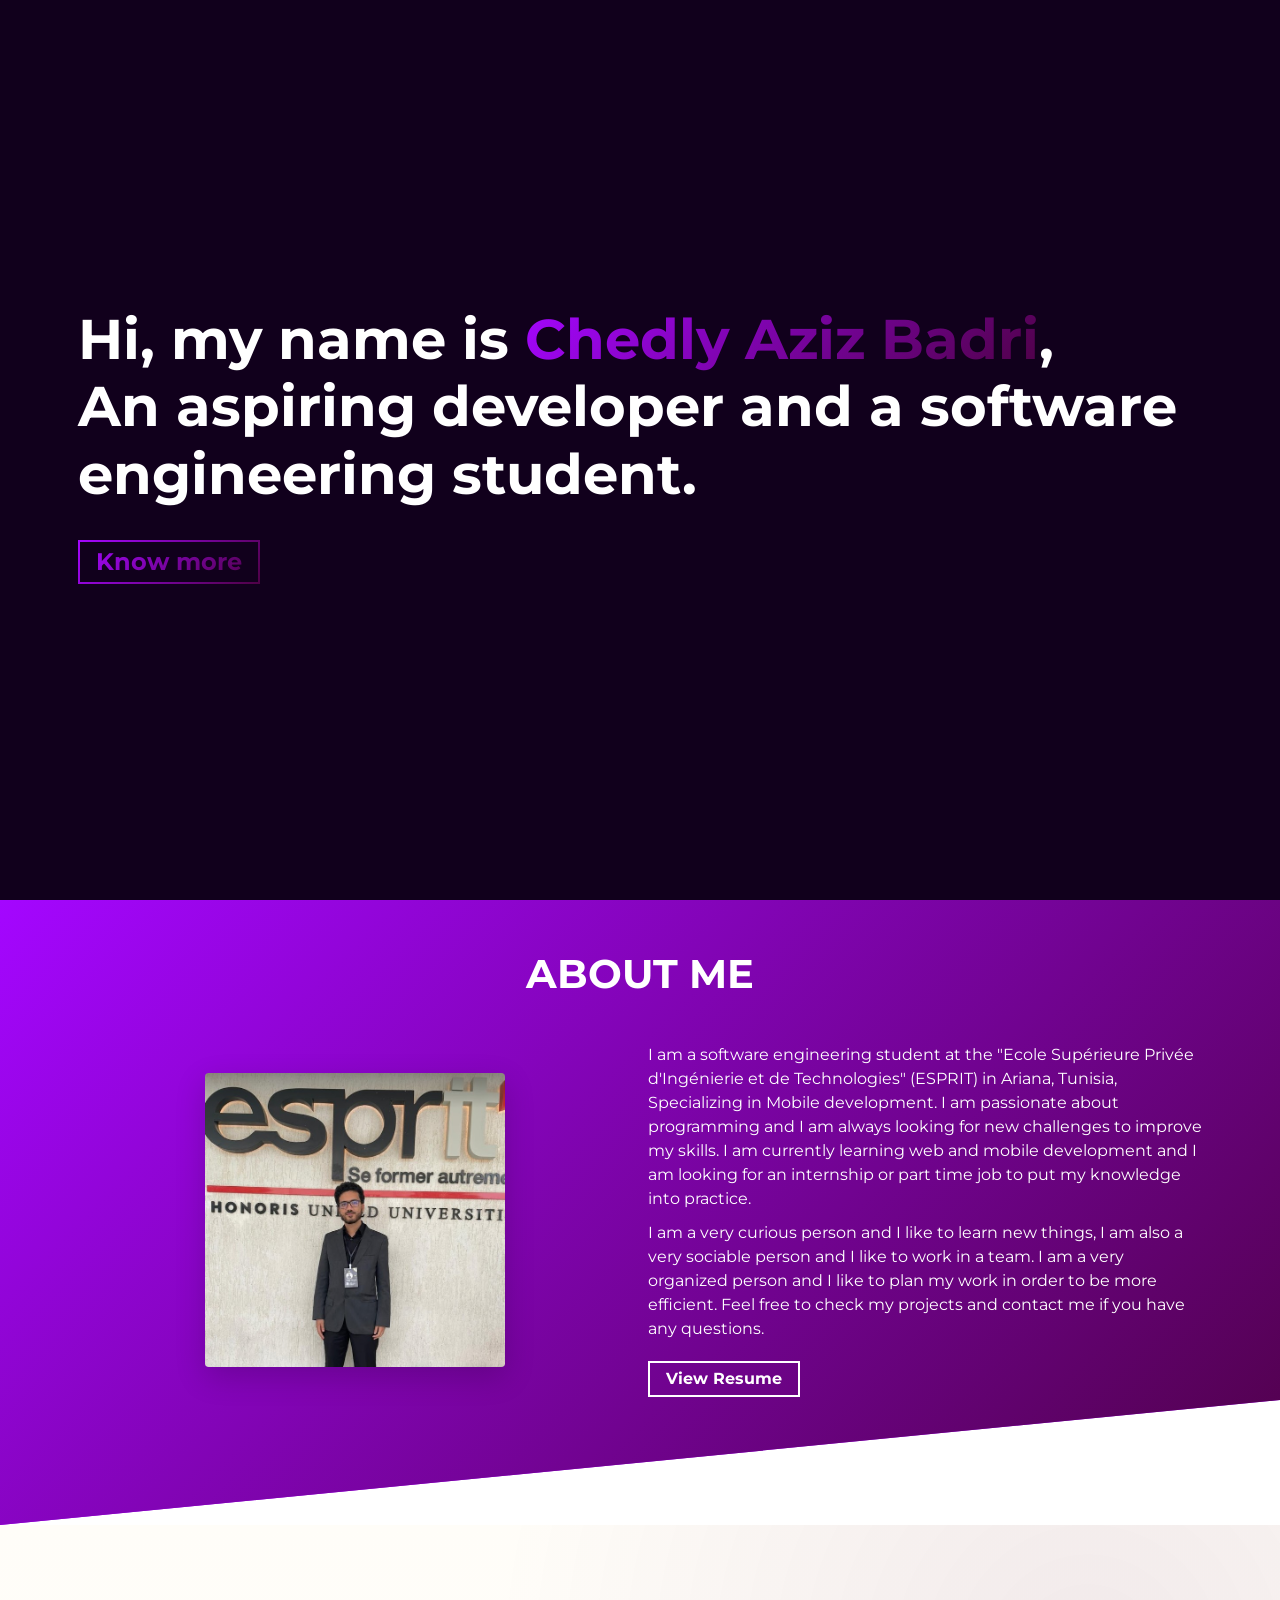
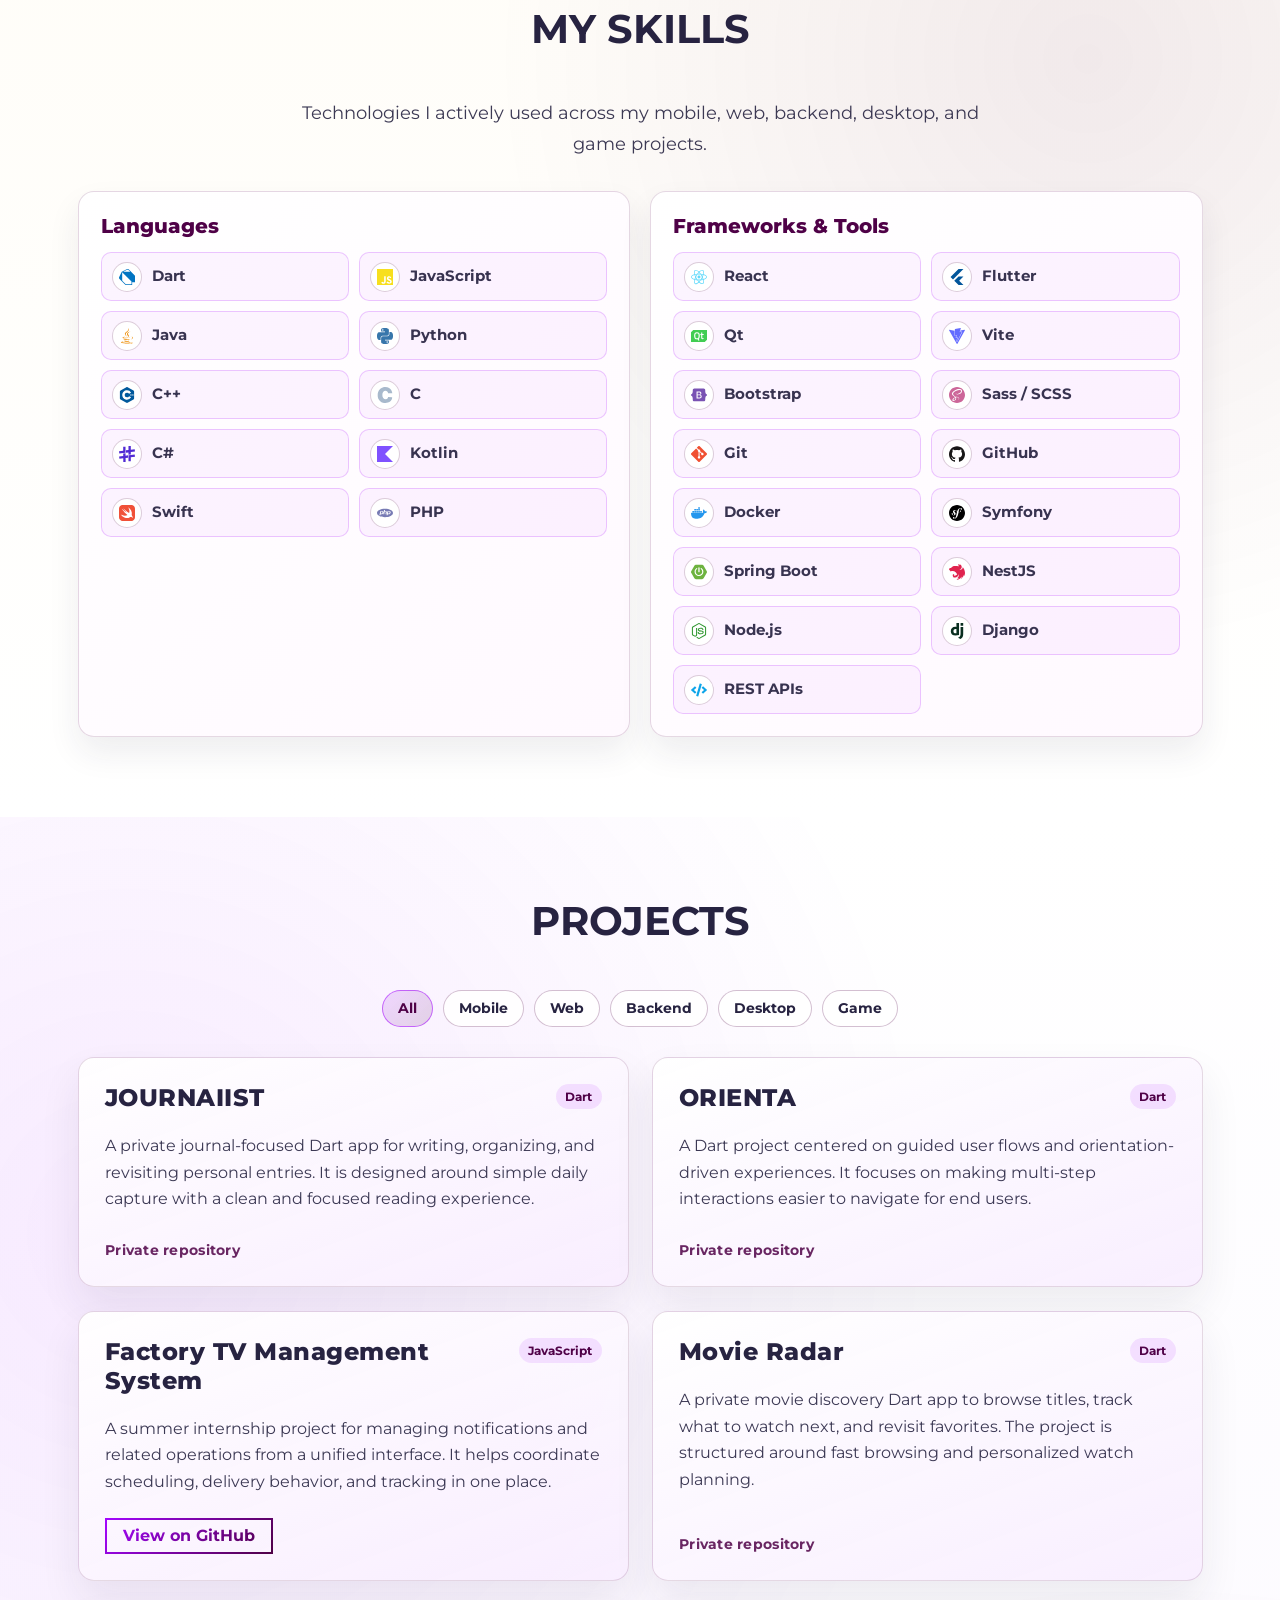
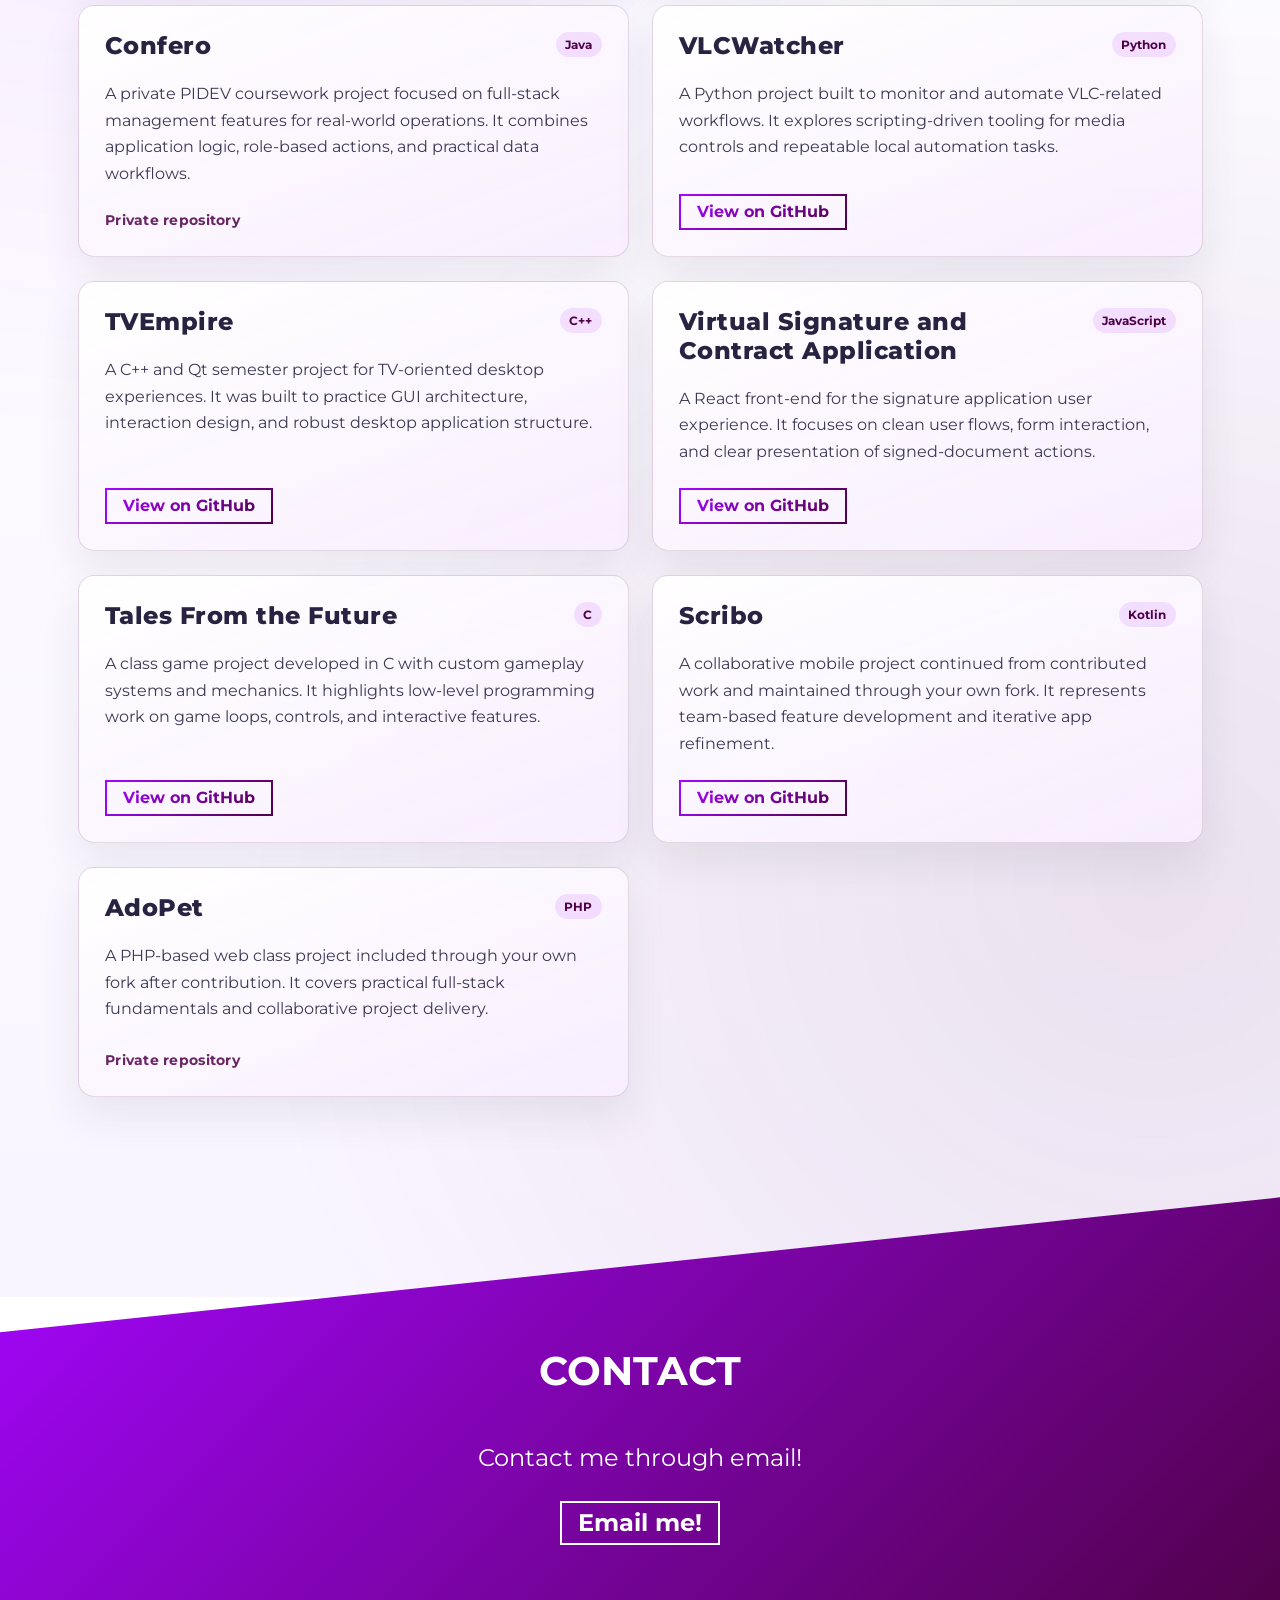
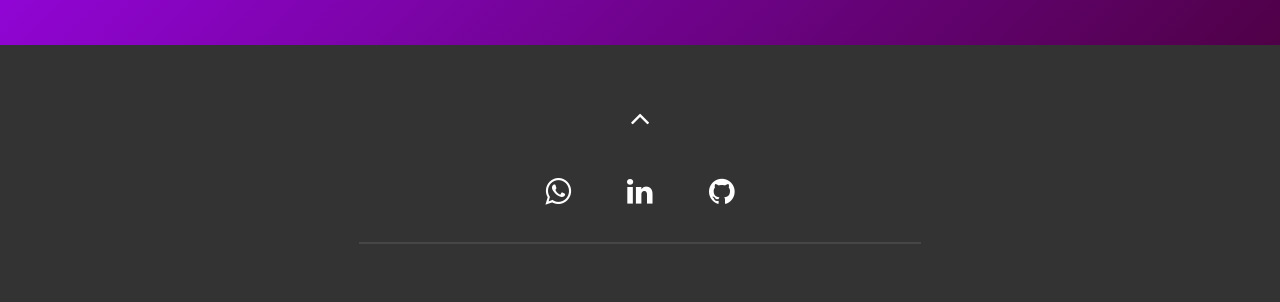
==== index.html @ 64266db6 "deploy: dev @ 8f73b8f" ====
<!doctype html>
<html lang="en" class="sr">
  <head>
    <meta charset="UTF-8" />
    <meta http-equiv="X-UA-Compatible" content="IE=edge" />
    <meta name="viewport" content="width=device-width, initial-scale=1.0" />
    <title>Chedly | Software engineer</title>
    <meta name="keywords" content="hyper, chedly, software engineer" />
    <meta name="description" content="Chedly | Software engineer" />
    <link rel="icon" type="image/jpeg" href="/moon.jpg" />
    <link
      rel="stylesheet"
      href="https://cdnjs.cloudflare.com/ajax/libs/font-awesome/4.7.0/css/font-awesome.min.css"
    />
    <script type="module" crossorigin src="/assets/index-BSb9eRad.js"></script>
    <link rel="stylesheet" crossorigin href="/assets/index-B-dlXhgf.css">
  </head>
  <body>
    <div id="root"></div>
  </body>
</html>
---- assets/index-B-dlXhgf.css ----
@charset "UTF-8";@import"https://fonts.googleapis.com/css?family=Montserrat:400,700";:root,[data-bs-theme=light]{--bs-blue: #0d6efd;--bs-indigo: #6610f2;--bs-purple: #6f42c1;--bs-pink: #d63384;--bs-red: #dc3545;--bs-orange: #fd7e14;--bs-yellow: #ffc107;--bs-green: #198754;--bs-teal: #20c997;--bs-cyan: #0dcaf0;--bs-black: #000;--bs-white: #fff;--bs-gray: #6c757d;--bs-gray-dark: #343a40;--bs-gray-100: #f8f9fa;--bs-gray-200: #e9ecef;--bs-gray-300: #dee2e6;--bs-gray-400: #ced4da;--bs-gray-500: #adb5bd;--bs-gray-600: #6c757d;--bs-gray-700: #495057;--bs-gray-800: #343a40;--bs-gray-900: #212529;--bs-primary: #0d6efd;--bs-secondary: #6c757d;--bs-success: #198754;--bs-info: #0dcaf0;--bs-warning: #ffc107;--bs-danger: #dc3545;--bs-light: #f8f9fa;--bs-dark: #212529;--bs-primary-rgb: 13, 110, 253;--bs-secondary-rgb: 108, 117, 125;--bs-success-rgb: 25, 135, 84;--bs-info-rgb: 13, 202, 240;--bs-warning-rgb: 255, 193, 7;--bs-danger-rgb: 220, 53, 69;--bs-light-rgb: 248, 249, 250;--bs-dark-rgb: 33, 37, 41;--bs-primary-text-emphasis: rgb(5.2, 44, 101.2);--bs-secondary-text-emphasis: rgb(43.2, 46.8, 50);--bs-success-text-emphasis: rgb(10, 54, 33.6);--bs-info-text-emphasis: rgb(5.2, 80.8, 96);--bs-warning-text-emphasis: rgb(102, 77.2, 2.8);--bs-danger-text-emphasis: rgb(88, 21.2, 27.6);--bs-light-text-emphasis: #495057;--bs-dark-text-emphasis: #495057;--bs-primary-bg-subtle: rgb(206.6, 226, 254.6);--bs-secondary-bg-subtle: rgb(225.6, 227.4, 229);--bs-success-bg-subtle: rgb(209, 231, 220.8);--bs-info-bg-subtle: rgb(206.6, 244.4, 252);--bs-warning-bg-subtle: rgb(255, 242.6, 205.4);--bs-danger-bg-subtle: rgb(248, 214.6, 217.8);--bs-light-bg-subtle: rgb(251.5, 252, 252.5);--bs-dark-bg-subtle: #ced4da;--bs-primary-border-subtle: rgb(158.2, 197, 254.2);--bs-secondary-border-subtle: rgb(196.2, 199.8, 203);--bs-success-border-subtle: rgb(163, 207, 186.6);--bs-info-border-subtle: rgb(158.2, 233.8, 249);--bs-warning-border-subtle: rgb(255, 230.2, 155.8);--bs-danger-border-subtle: rgb(241, 174.2, 180.6);--bs-light-border-subtle: #e9ecef;--bs-dark-border-subtle: #adb5bd;--bs-white-rgb: 255, 255, 255;--bs-black-rgb: 0, 0, 0;--bs-font-sans-serif: system-ui, -apple-system, "Segoe UI", Roboto, "Helvetica Neue", "Noto Sans", "Liberation Sans", Arial, sans-serif, "Apple Color Emoji", "Segoe UI Emoji", "Segoe UI Symbol", "Noto Color Emoji";--bs-font-monospace: SFMono-Regular, Menlo, Monaco, Consolas, "Liberation Mono", "Courier New", monospace;--bs-gradient: linear-gradient(180deg, rgba(255, 255, 255, .15), rgba(255, 255, 255, 0));--bs-body-font-family: var(--bs-font-sans-serif);--bs-body-font-size: 1rem;--bs-body-font-weight: 400;--bs-body-line-height: 1.5;--bs-body-color: #212529;--bs-body-color-rgb: 33, 37, 41;--bs-body-bg: #fff;--bs-body-bg-rgb: 255, 255, 255;--bs-emphasis-color: #000;--bs-emphasis-color-rgb: 0, 0, 0;--bs-secondary-color: rgba(33, 37, 41, .75);--bs-secondary-color-rgb: 33, 37, 41;--bs-secondary-bg: #e9ecef;--bs-secondary-bg-rgb: 233, 236, 239;--bs-tertiary-color: rgba(33, 37, 41, .5);--bs-tertiary-color-rgb: 33, 37, 41;--bs-tertiary-bg: #f8f9fa;--bs-tertiary-bg-rgb: 248, 249, 250;--bs-heading-color: inherit;--bs-link-color: #0d6efd;--bs-link-color-rgb: 13, 110, 253;--bs-link-decoration: underline;--bs-link-hover-color: rgb(10.4, 88, 202.4);--bs-link-hover-color-rgb: 10, 88, 202;--bs-code-color: #d63384;--bs-highlight-color: #212529;--bs-highlight-bg: rgb(255, 242.6, 205.4);--bs-border-width: 1px;--bs-border-style: solid;--bs-border-color: #dee2e6;--bs-border-color-translucent: rgba(0, 0, 0, .175);--bs-border-radius: .375rem;--bs-border-radius-sm: .25rem;--bs-border-radius-lg: .5rem;--bs-border-radius-xl: 1rem;--bs-border-radius-xxl: 2rem;--bs-border-radius-2xl: var(--bs-border-radius-xxl);--bs-border-radius-pill: 50rem;--bs-box-shadow: 0 .5rem 1rem rgba(0, 0, 0, .15);--bs-box-shadow-sm: 0 .125rem .25rem rgba(0, 0, 0, .075);--bs-box-shadow-lg: 0 1rem 3rem rgba(0, 0, 0, .175);--bs-box-shadow-inset: inset 0 1px 2px rgba(0, 0, 0, .075);--bs-focus-ring-width: .25rem;--bs-focus-ring-opacity: .25;--bs-focus-ring-color: rgba(13, 110, 253, .25);--bs-form-valid-color: #198754;--bs-form-valid-border-color: #198754;--bs-form-invalid-color: #dc3545;--bs-form-invalid-border-color: #dc3545}[data-bs-theme=dark]{color-scheme:dark;--bs-body-color: #dee2e6;--bs-body-color-rgb: 222, 226, 230;--bs-body-bg: #212529;--bs-body-bg-rgb: 33, 37, 41;--bs-emphasis-color: #fff;--bs-emphasis-color-rgb: 255, 255, 255;--bs-secondary-color: rgba(222, 226, 230, .75);--bs-secondary-color-rgb: 222, 226, 230;--bs-secondary-bg: #343a40;--bs-secondary-bg-rgb: 52, 58, 64;--bs-tertiary-color: rgba(222, 226, 230, .5);--bs-tertiary-color-rgb: 222, 226, 230;--bs-tertiary-bg: rgb(42.5, 47.5, 52.5);--bs-tertiary-bg-rgb: 43, 48, 53;--bs-primary-text-emphasis: rgb(109.8, 168, 253.8);--bs-secondary-text-emphasis: rgb(166.8, 172.2, 177);--bs-success-text-emphasis: rgb(117, 183, 152.4);--bs-info-text-emphasis: rgb(109.8, 223.2, 246);--bs-warning-text-emphasis: rgb(255, 217.8, 106.2);--bs-danger-text-emphasis: rgb(234, 133.8, 143.4);--bs-light-text-emphasis: #f8f9fa;--bs-dark-text-emphasis: #dee2e6;--bs-primary-bg-subtle: rgb(2.6, 22, 50.6);--bs-secondary-bg-subtle: rgb(21.6, 23.4, 25);--bs-success-bg-subtle: rgb(5, 27, 16.8);--bs-info-bg-subtle: rgb(2.6, 40.4, 48);--bs-warning-bg-subtle: rgb(51, 38.6, 1.4);--bs-danger-bg-subtle: rgb(44, 10.6, 13.8);--bs-light-bg-subtle: #343a40;--bs-dark-bg-subtle: #1a1d20;--bs-primary-border-subtle: rgb(7.8, 66, 151.8);--bs-secondary-border-subtle: rgb(64.8, 70.2, 75);--bs-success-border-subtle: rgb(15, 81, 50.4);--bs-info-border-subtle: rgb(7.8, 121.2, 144);--bs-warning-border-subtle: rgb(153, 115.8, 4.2);--bs-danger-border-subtle: rgb(132, 31.8, 41.4);--bs-light-border-subtle: #495057;--bs-dark-border-subtle: #343a40;--bs-heading-color: inherit;--bs-link-color: rgb(109.8, 168, 253.8);--bs-link-hover-color: rgb(138.84, 185.4, 254.04);--bs-link-color-rgb: 110, 168, 254;--bs-link-hover-color-rgb: 139, 185, 254;--bs-code-color: rgb(230.4, 132.6, 181.2);--bs-highlight-color: #dee2e6;--bs-highlight-bg: rgb(102, 77.2, 2.8);--bs-border-color: #495057;--bs-border-color-translucent: rgba(255, 255, 255, .15);--bs-form-valid-color: rgb(117, 183, 152.4);--bs-form-valid-border-color: rgb(117, 183, 152.4);--bs-form-invalid-color: rgb(234, 133.8, 143.4);--bs-form-invalid-border-color: rgb(234, 133.8, 143.4)}*,*:before,*:after{box-sizing:border-box}@media(prefers-reduced-motion:no-preference){:root{scroll-behavior:smooth}}body{margin:0;font-family:var(--bs-body-font-family);font-size:var(--bs-body-font-size);font-weight:var(--bs-body-font-weight);line-height:var(--bs-body-line-height);color:var(--bs-body-color);text-align:var(--bs-body-text-align);background-color:var(--bs-body-bg);-webkit-text-size-adjust:100%;-webkit-tap-highlight-color:rgba(0,0,0,0)}hr{margin:1rem 0;color:inherit;border:0;border-top:var(--bs-border-width) solid;opacity:.25}h6,.h6,h5,.h5,h4,.h4,h3,.h3,h2,.h2,h1,.h1{margin-top:0;margin-bottom:.5rem;font-weight:500;line-height:1.2;color:var(--bs-heading-color)}h1,.h1{font-size:calc(1.375rem + 1.5vw)}@media(min-width:1200px){h1,.h1{font-size:2.5rem}}h2,.h2{font-size:calc(1.325rem + .9vw)}@media(min-width:1200px){h2,.h2{font-size:2rem}}h3,.h3{font-size:calc(1.3rem + .6vw)}@media(min-width:1200px){h3,.h3{font-size:1.75rem}}h4,.h4{font-size:calc(1.275rem + .3vw)}@media(min-width:1200px){h4,.h4{font-size:1.5rem}}h5,.h5{font-size:1.25rem}h6,.h6{font-size:1rem}p{margin-top:0;margin-bottom:1rem}abbr[title]{text-decoration:underline dotted;cursor:help;text-decoration-skip-ink:none}address{margin-bottom:1rem;font-style:normal;line-height:inherit}ol,ul{padding-left:2rem}ol,ul,dl{margin-top:0;margin-bottom:1rem}ol ol,ul ul,ol ul,ul ol{margin-bottom:0}dt{font-weight:700}dd{margin-bottom:.5rem;margin-left:0}blockquote{margin:0 0 1rem}b,strong{font-weight:bolder}small,.small{font-size:.875em}mark,.mark{padding:.1875em;color:var(--bs-highlight-color);background-color:var(--bs-highlight-bg)}sub,sup{position:relative;font-size:.75em;line-height:0;vertical-align:baseline}sub{bottom:-.25em}sup{top:-.5em}a{color:rgba(var(--bs-link-color-rgb),var(--bs-link-opacity, 1));text-decoration:underline}a:hover{--bs-link-color-rgb: var(--bs-link-hover-color-rgb)}a:not([href]):not([class]),a:not([href]):not([class]):hover{color:inherit;text-decoration:none}pre,code,kbd,samp{font-family:var(--bs-font-monospace);font-size:1em}pre{display:block;margin-top:0;margin-bottom:1rem;overflow:auto;font-size:.875em}pre code{font-size:inherit;color:inherit;word-break:normal}code{font-size:.875em;color:var(--bs-code-color);word-wrap:break-word}a>code{color:inherit}kbd{padding:.1875rem .375rem;font-size:.875em;color:var(--bs-body-bg);background-color:var(--bs-body-color);border-radius:.25rem}kbd kbd{padding:0;font-size:1em}figure{margin:0 0 1rem}img,svg{vertical-align:middle}table{caption-side:bottom;border-collapse:collapse}caption{padding-top:.5rem;padding-bottom:.5rem;color:var(--bs-secondary-color);text-align:left}th{text-align:inherit;text-align:-webkit-match-parent}thead,tbody,tfoot,tr,td,th{border-color:inherit;border-style:solid;border-width:0}label{display:inline-block}button{border-radius:0}button:focus:not(:focus-visible){outline:0}input,button,select,optgroup,textarea{margin:0;font-family:inherit;font-size:inherit;line-height:inherit}button,select{text-transform:none}[role=button]{cursor:pointer}select{word-wrap:normal}select:disabled{opacity:1}[list]:not([type=date]):not([type=datetime-local]):not([type=month]):not([type=week]):not([type=time])::-webkit-calendar-picker-indicator{display:none!important}button,[type=button],[type=reset],[type=submit]{-webkit-appearance:button}button:not(:disabled),[type=button]:not(:disabled),[type=reset]:not(:disabled),[type=submit]:not(:disabled){cursor:pointer}::-moz-focus-inner{padding:0;border-style:none}textarea{resize:vertical}fieldset{min-width:0;padding:0;margin:0;border:0}legend{float:left;width:100%;padding:0;margin-bottom:.5rem;line-height:inherit;font-size:calc(1.275rem + .3vw)}@media(min-width:1200px){legend{font-size:1.5rem}}legend+*{clear:left}::-webkit-datetime-edit-fields-wrapper,::-webkit-datetime-edit-text,::-webkit-datetime-edit-minute,::-webkit-datetime-edit-hour-field,::-webkit-datetime-edit-day-field,::-webkit-datetime-edit-month-field,::-webkit-datetime-edit-year-field{padding:0}::-webkit-inner-spin-button{height:auto}[type=search]{-webkit-appearance:textfield;outline-offset:-2px}[type=search]::-webkit-search-cancel-button{cursor:pointer;filter:grayscale(1)}::-webkit-search-decoration{-webkit-appearance:none}::-webkit-color-swatch-wrapper{padding:0}::file-selector-button{font:inherit;-webkit-appearance:button}output{display:inline-block}iframe{border:0}summary{display:list-item;cursor:pointer}progress{vertical-align:baseline}[hidden]{display:none!important}.lead{font-size:1.25rem;font-weight:300}.display-1{font-weight:300;line-height:1.2;font-size:calc(1.625rem + 4.5vw)}@media(min-width:1200px){.display-1{font-size:5rem}}.display-2{font-weight:300;line-height:1.2;font-size:calc(1.575rem + 3.9vw)}@media(min-width:1200px){.display-2{font-size:4.5rem}}.display-3{font-weight:300;line-height:1.2;font-size:calc(1.525rem + 3.3vw)}@media(min-width:1200px){.display-3{font-size:4rem}}.display-4{font-weight:300;line-height:1.2;font-size:calc(1.475rem + 2.7vw)}@media(min-width:1200px){.display-4{font-size:3.5rem}}.display-5{font-weight:300;line-height:1.2;font-size:calc(1.425rem + 2.1vw)}@media(min-width:1200px){.display-5{font-size:3rem}}.display-6{font-weight:300;line-height:1.2;font-size:calc(1.375rem + 1.5vw)}@media(min-width:1200px){.display-6{font-size:2.5rem}}.list-unstyled,.list-inline{padding-left:0;list-style:none}.list-inline-item{display:inline-block}.list-inline-item:not(:last-child){margin-right:.5rem}.initialism{font-size:.875em;text-transform:uppercase}.blockquote{margin-bottom:1rem;font-size:1.25rem}.blockquote>:last-child{margin-bottom:0}.blockquote-footer{margin-top:-1rem;margin-bottom:1rem;font-size:.875em;color:#6c757d}.blockquote-footer:before{content:"— "}.img-fluid{max-width:100%;height:auto}.img-thumbnail{padding:.25rem;background-color:var(--bs-body-bg);border:var(--bs-border-width) solid var(--bs-border-color);border-radius:var(--bs-border-radius);max-width:100%;height:auto}.figure{display:inline-block}.figure-img{margin-bottom:.5rem;line-height:1}.figure-caption{font-size:.875em;color:var(--bs-secondary-color)}.container,.container-fluid,.container-xxl,.container-xl,.container-lg,.container-md,.container-sm{--bs-gutter-x: 1.5rem;--bs-gutter-y: 0;width:100%;padding-right:calc(var(--bs-gutter-x) * .5);padding-left:calc(var(--bs-gutter-x) * .5);margin-right:auto;margin-left:auto}@media(min-width:576px){.container-sm,.container{max-width:540px}}@media(min-width:768px){.container-md,.container-sm,.container{max-width:720px}}@media(min-width:992px){.container-lg,.container-md,.container-sm,.container{max-width:960px}}@media(min-width:1200px){.container-xl,.container-lg,.container-md,.container-sm,.container{max-width:1140px}}@media(min-width:1400px){.container-xxl,.container-xl,.container-lg,.container-md,.container-sm,.container{max-width:1320px}}:root{--bs-breakpoint-xs: 0;--bs-breakpoint-sm: 576px;--bs-breakpoint-md: 768px;--bs-breakpoint-lg: 992px;--bs-breakpoint-xl: 1200px;--bs-breakpoint-xxl: 1400px}.row{--bs-gutter-x: 1.5rem;--bs-gutter-y: 0;display:flex;flex-wrap:wrap;margin-top:calc(-1 * var(--bs-gutter-y));margin-right:calc(-.5 * var(--bs-gutter-x));margin-left:calc(-.5 * var(--bs-gutter-x))}.row>*{flex-shrink:0;width:100%;max-width:100%;padding-right:calc(var(--bs-gutter-x) * .5);padding-left:calc(var(--bs-gutter-x) * .5);margin-top:var(--bs-gutter-y)}.col{flex:1 0 0}.row-cols-auto>*{flex:0 0 auto;width:auto}.row-cols-1>*{flex:0 0 auto;width:100%}.row-cols-2>*{flex:0 0 auto;width:50%}.row-cols-3>*{flex:0 0 auto;width:33.33333333%}.row-cols-4>*{flex:0 0 auto;width:25%}.row-cols-5>*{flex:0 0 auto;width:20%}.row-cols-6>*{flex:0 0 auto;width:16.66666667%}.col-auto{flex:0 0 auto;width:auto}.col-1{flex:0 0 auto;width:8.33333333%}.col-2{flex:0 0 auto;width:16.66666667%}.col-3{flex:0 0 auto;width:25%}.col-4{flex:0 0 auto;width:33.33333333%}.col-5{flex:0 0 auto;width:41.66666667%}.col-6{flex:0 0 auto;width:50%}.col-7{flex:0 0 auto;width:58.33333333%}.col-8{flex:0 0 auto;width:66.66666667%}.col-9{flex:0 0 auto;width:75%}.col-10{flex:0 0 auto;width:83.33333333%}.col-11{flex:0 0 auto;width:91.66666667%}.col-12{flex:0 0 auto;width:100%}.offset-1{margin-left:8.33333333%}.offset-2{margin-left:16.66666667%}.offset-3{margin-left:25%}.offset-4{margin-left:33.33333333%}.offset-5{margin-left:41.66666667%}.offset-6{margin-left:50%}.offset-7{margin-left:58.33333333%}.offset-8{margin-left:66.66666667%}.offset-9{margin-left:75%}.offset-10{margin-left:83.33333333%}.offset-11{margin-left:91.66666667%}.g-0,.gx-0{--bs-gutter-x: 0}.g-0,.gy-0{--bs-gutter-y: 0}.g-1,.gx-1{--bs-gutter-x: .25rem}.g-1,.gy-1{--bs-gutter-y: .25rem}.g-2,.gx-2{--bs-gutter-x: .5rem}.g-2,.gy-2{--bs-gutter-y: .5rem}.g-3,.gx-3{--bs-gutter-x: 1rem}.g-3,.gy-3{--bs-gutter-y: 1rem}.g-4,.gx-4{--bs-gutter-x: 1.5rem}.g-4,.gy-4{--bs-gutter-y: 1.5rem}.g-5,.gx-5{--bs-gutter-x: 3rem}.g-5,.gy-5{--bs-gutter-y: 3rem}@media(min-width:576px){.col-sm{flex:1 0 0}.row-cols-sm-auto>*{flex:0 0 auto;width:auto}.row-cols-sm-1>*{flex:0 0 auto;width:100%}.row-cols-sm-2>*{flex:0 0 auto;width:50%}.row-cols-sm-3>*{flex:0 0 auto;width:33.33333333%}.row-cols-sm-4>*{flex:0 0 auto;width:25%}.row-cols-sm-5>*{flex:0 0 auto;width:20%}.row-cols-sm-6>*{flex:0 0 auto;width:16.66666667%}.col-sm-auto{flex:0 0 auto;width:auto}.col-sm-1{flex:0 0 auto;width:8.33333333%}.col-sm-2{flex:0 0 auto;width:16.66666667%}.col-sm-3{flex:0 0 auto;width:25%}.col-sm-4{flex:0 0 auto;width:33.33333333%}.col-sm-5{flex:0 0 auto;width:41.66666667%}.col-sm-6{flex:0 0 auto;width:50%}.col-sm-7{flex:0 0 auto;width:58.33333333%}.col-sm-8{flex:0 0 auto;width:66.66666667%}.col-sm-9{flex:0 0 auto;width:75%}.col-sm-10{flex:0 0 auto;width:83.33333333%}.col-sm-11{flex:0 0 auto;width:91.66666667%}.col-sm-12{flex:0 0 auto;width:100%}.offset-sm-0{margin-left:0}.offset-sm-1{margin-left:8.33333333%}.offset-sm-2{margin-left:16.66666667%}.offset-sm-3{margin-left:25%}.offset-sm-4{margin-left:33.33333333%}.offset-sm-5{margin-left:41.66666667%}.offset-sm-6{margin-left:50%}.offset-sm-7{margin-left:58.33333333%}.offset-sm-8{margin-left:66.66666667%}.offset-sm-9{margin-left:75%}.offset-sm-10{margin-left:83.33333333%}.offset-sm-11{margin-left:91.66666667%}.g-sm-0,.gx-sm-0{--bs-gutter-x: 0}.g-sm-0,.gy-sm-0{--bs-gutter-y: 0}.g-sm-1,.gx-sm-1{--bs-gutter-x: .25rem}.g-sm-1,.gy-sm-1{--bs-gutter-y: .25rem}.g-sm-2,.gx-sm-2{--bs-gutter-x: .5rem}.g-sm-2,.gy-sm-2{--bs-gutter-y: .5rem}.g-sm-3,.gx-sm-3{--bs-gutter-x: 1rem}.g-sm-3,.gy-sm-3{--bs-gutter-y: 1rem}.g-sm-4,.gx-sm-4{--bs-gutter-x: 1.5rem}.g-sm-4,.gy-sm-4{--bs-gutter-y: 1.5rem}.g-sm-5,.gx-sm-5{--bs-gutter-x: 3rem}.g-sm-5,.gy-sm-5{--bs-gutter-y: 3rem}}@media(min-width:768px){.col-md{flex:1 0 0}.row-cols-md-auto>*{flex:0 0 auto;width:auto}.row-cols-md-1>*{flex:0 0 auto;width:100%}.row-cols-md-2>*{flex:0 0 auto;width:50%}.row-cols-md-3>*{flex:0 0 auto;width:33.33333333%}.row-cols-md-4>*{flex:0 0 auto;width:25%}.row-cols-md-5>*{flex:0 0 auto;width:20%}.row-cols-md-6>*{flex:0 0 auto;width:16.66666667%}.col-md-auto{flex:0 0 auto;width:auto}.col-md-1{flex:0 0 auto;width:8.33333333%}.col-md-2{flex:0 0 auto;width:16.66666667%}.col-md-3{flex:0 0 auto;width:25%}.col-md-4{flex:0 0 auto;width:33.33333333%}.col-md-5{flex:0 0 auto;width:41.66666667%}.col-md-6{flex:0 0 auto;width:50%}.col-md-7{flex:0 0 auto;width:58.33333333%}.col-md-8{flex:0 0 auto;width:66.66666667%}.col-md-9{flex:0 0 auto;width:75%}.col-md-10{flex:0 0 auto;width:83.33333333%}.col-md-11{flex:0 0 auto;width:91.66666667%}.col-md-12{flex:0 0 auto;width:100%}.offset-md-0{margin-left:0}.offset-md-1{margin-left:8.33333333%}.offset-md-2{margin-left:16.66666667%}.offset-md-3{margin-left:25%}.offset-md-4{margin-left:33.33333333%}.offset-md-5{margin-left:41.66666667%}.offset-md-6{margin-left:50%}.offset-md-7{margin-left:58.33333333%}.offset-md-8{margin-left:66.66666667%}.offset-md-9{margin-left:75%}.offset-md-10{margin-left:83.33333333%}.offset-md-11{margin-left:91.66666667%}.g-md-0,.gx-md-0{--bs-gutter-x: 0}.g-md-0,.gy-md-0{--bs-gutter-y: 0}.g-md-1,.gx-md-1{--bs-gutter-x: .25rem}.g-md-1,.gy-md-1{--bs-gutter-y: .25rem}.g-md-2,.gx-md-2{--bs-gutter-x: .5rem}.g-md-2,.gy-md-2{--bs-gutter-y: .5rem}.g-md-3,.gx-md-3{--bs-gutter-x: 1rem}.g-md-3,.gy-md-3{--bs-gutter-y: 1rem}.g-md-4,.gx-md-4{--bs-gutter-x: 1.5rem}.g-md-4,.gy-md-4{--bs-gutter-y: 1.5rem}.g-md-5,.gx-md-5{--bs-gutter-x: 3rem}.g-md-5,.gy-md-5{--bs-gutter-y: 3rem}}@media(min-width:992px){.col-lg{flex:1 0 0}.row-cols-lg-auto>*{flex:0 0 auto;width:auto}.row-cols-lg-1>*{flex:0 0 auto;width:100%}.row-cols-lg-2>*{flex:0 0 auto;width:50%}.row-cols-lg-3>*{flex:0 0 auto;width:33.33333333%}.row-cols-lg-4>*{flex:0 0 auto;width:25%}.row-cols-lg-5>*{flex:0 0 auto;width:20%}.row-cols-lg-6>*{flex:0 0 auto;width:16.66666667%}.col-lg-auto{flex:0 0 auto;width:auto}.col-lg-1{flex:0 0 auto;width:8.33333333%}.col-lg-2{flex:0 0 auto;width:16.66666667%}.col-lg-3{flex:0 0 auto;width:25%}.col-lg-4{flex:0 0 auto;width:33.33333333%}.col-lg-5{flex:0 0 auto;width:41.66666667%}.col-lg-6{flex:0 0 auto;width:50%}.col-lg-7{flex:0 0 auto;width:58.33333333%}.col-lg-8{flex:0 0 auto;width:66.66666667%}.col-lg-9{flex:0 0 auto;width:75%}.col-lg-10{flex:0 0 auto;width:83.33333333%}.col-lg-11{flex:0 0 auto;width:91.66666667%}.col-lg-12{flex:0 0 auto;width:100%}.offset-lg-0{margin-left:0}.offset-lg-1{margin-left:8.33333333%}.offset-lg-2{margin-left:16.66666667%}.offset-lg-3{margin-left:25%}.offset-lg-4{margin-left:33.33333333%}.offset-lg-5{margin-left:41.66666667%}.offset-lg-6{margin-left:50%}.offset-lg-7{margin-left:58.33333333%}.offset-lg-8{margin-left:66.66666667%}.offset-lg-9{margin-left:75%}.offset-lg-10{margin-left:83.33333333%}.offset-lg-11{margin-left:91.66666667%}.g-lg-0,.gx-lg-0{--bs-gutter-x: 0}.g-lg-0,.gy-lg-0{--bs-gutter-y: 0}.g-lg-1,.gx-lg-1{--bs-gutter-x: .25rem}.g-lg-1,.gy-lg-1{--bs-gutter-y: .25rem}.g-lg-2,.gx-lg-2{--bs-gutter-x: .5rem}.g-lg-2,.gy-lg-2{--bs-gutter-y: .5rem}.g-lg-3,.gx-lg-3{--bs-gutter-x: 1rem}.g-lg-3,.gy-lg-3{--bs-gutter-y: 1rem}.g-lg-4,.gx-lg-4{--bs-gutter-x: 1.5rem}.g-lg-4,.gy-lg-4{--bs-gutter-y: 1.5rem}.g-lg-5,.gx-lg-5{--bs-gutter-x: 3rem}.g-lg-5,.gy-lg-5{--bs-gutter-y: 3rem}}@media(min-width:1200px){.col-xl{flex:1 0 0}.row-cols-xl-auto>*{flex:0 0 auto;width:auto}.row-cols-xl-1>*{flex:0 0 auto;width:100%}.row-cols-xl-2>*{flex:0 0 auto;width:50%}.row-cols-xl-3>*{flex:0 0 auto;width:33.33333333%}.row-cols-xl-4>*{flex:0 0 auto;width:25%}.row-cols-xl-5>*{flex:0 0 auto;width:20%}.row-cols-xl-6>*{flex:0 0 auto;width:16.66666667%}.col-xl-auto{flex:0 0 auto;width:auto}.col-xl-1{flex:0 0 auto;width:8.33333333%}.col-xl-2{flex:0 0 auto;width:16.66666667%}.col-xl-3{flex:0 0 auto;width:25%}.col-xl-4{flex:0 0 auto;width:33.33333333%}.col-xl-5{flex:0 0 auto;width:41.66666667%}.col-xl-6{flex:0 0 auto;width:50%}.col-xl-7{flex:0 0 auto;width:58.33333333%}.col-xl-8{flex:0 0 auto;width:66.66666667%}.col-xl-9{flex:0 0 auto;width:75%}.col-xl-10{flex:0 0 auto;width:83.33333333%}.col-xl-11{flex:0 0 auto;width:91.66666667%}.col-xl-12{flex:0 0 auto;width:100%}.offset-xl-0{margin-left:0}.offset-xl-1{margin-left:8.33333333%}.offset-xl-2{margin-left:16.66666667%}.offset-xl-3{margin-left:25%}.offset-xl-4{margin-left:33.33333333%}.offset-xl-5{margin-left:41.66666667%}.offset-xl-6{margin-left:50%}.offset-xl-7{margin-left:58.33333333%}.offset-xl-8{margin-left:66.66666667%}.offset-xl-9{margin-left:75%}.offset-xl-10{margin-left:83.33333333%}.offset-xl-11{margin-left:91.66666667%}.g-xl-0,.gx-xl-0{--bs-gutter-x: 0}.g-xl-0,.gy-xl-0{--bs-gutter-y: 0}.g-xl-1,.gx-xl-1{--bs-gutter-x: .25rem}.g-xl-1,.gy-xl-1{--bs-gutter-y: .25rem}.g-xl-2,.gx-xl-2{--bs-gutter-x: .5rem}.g-xl-2,.gy-xl-2{--bs-gutter-y: .5rem}.g-xl-3,.gx-xl-3{--bs-gutter-x: 1rem}.g-xl-3,.gy-xl-3{--bs-gutter-y: 1rem}.g-xl-4,.gx-xl-4{--bs-gutter-x: 1.5rem}.g-xl-4,.gy-xl-4{--bs-gutter-y: 1.5rem}.g-xl-5,.gx-xl-5{--bs-gutter-x: 3rem}.g-xl-5,.gy-xl-5{--bs-gutter-y: 3rem}}@media(min-width:1400px){.col-xxl{flex:1 0 0}.row-cols-xxl-auto>*{flex:0 0 auto;width:auto}.row-cols-xxl-1>*{flex:0 0 auto;width:100%}.row-cols-xxl-2>*{flex:0 0 auto;width:50%}.row-cols-xxl-3>*{flex:0 0 auto;width:33.33333333%}.row-cols-xxl-4>*{flex:0 0 auto;width:25%}.row-cols-xxl-5>*{flex:0 0 auto;width:20%}.row-cols-xxl-6>*{flex:0 0 auto;width:16.66666667%}.col-xxl-auto{flex:0 0 auto;width:auto}.col-xxl-1{flex:0 0 auto;width:8.33333333%}.col-xxl-2{flex:0 0 auto;width:16.66666667%}.col-xxl-3{flex:0 0 auto;width:25%}.col-xxl-4{flex:0 0 auto;width:33.33333333%}.col-xxl-5{flex:0 0 auto;width:41.66666667%}.col-xxl-6{flex:0 0 auto;width:50%}.col-xxl-7{flex:0 0 auto;width:58.33333333%}.col-xxl-8{flex:0 0 auto;width:66.66666667%}.col-xxl-9{flex:0 0 auto;width:75%}.col-xxl-10{flex:0 0 auto;width:83.33333333%}.col-xxl-11{flex:0 0 auto;width:91.66666667%}.col-xxl-12{flex:0 0 auto;width:100%}.offset-xxl-0{margin-left:0}.offset-xxl-1{margin-left:8.33333333%}.offset-xxl-2{margin-left:16.66666667%}.offset-xxl-3{margin-left:25%}.offset-xxl-4{margin-left:33.33333333%}.offset-xxl-5{margin-left:41.66666667%}.offset-xxl-6{margin-left:50%}.offset-xxl-7{margin-left:58.33333333%}.offset-xxl-8{margin-left:66.66666667%}.offset-xxl-9{margin-left:75%}.offset-xxl-10{margin-left:83.33333333%}.offset-xxl-11{margin-left:91.66666667%}.g-xxl-0,.gx-xxl-0{--bs-gutter-x: 0}.g-xxl-0,.gy-xxl-0{--bs-gutter-y: 0}.g-xxl-1,.gx-xxl-1{--bs-gutter-x: .25rem}.g-xxl-1,.gy-xxl-1{--bs-gutter-y: .25rem}.g-xxl-2,.gx-xxl-2{--bs-gutter-x: .5rem}.g-xxl-2,.gy-xxl-2{--bs-gutter-y: .5rem}.g-xxl-3,.gx-xxl-3{--bs-gutter-x: 1rem}.g-xxl-3,.gy-xxl-3{--bs-gutter-y: 1rem}.g-xxl-4,.gx-xxl-4{--bs-gutter-x: 1.5rem}.g-xxl-4,.gy-xxl-4{--bs-gutter-y: 1.5rem}.g-xxl-5,.gx-xxl-5{--bs-gutter-x: 3rem}.g-xxl-5,.gy-xxl-5{--bs-gutter-y: 3rem}}.table{--bs-table-color-type: initial;--bs-table-bg-type: initial;--bs-table-color-state: initial;--bs-table-bg-state: initial;--bs-table-color: var(--bs-emphasis-color);--bs-table-bg: var(--bs-body-bg);--bs-table-border-color: var(--bs-border-color);--bs-table-accent-bg: transparent;--bs-table-striped-color: var(--bs-emphasis-color);--bs-table-striped-bg: rgba(var(--bs-emphasis-color-rgb), .05);--bs-table-active-color: var(--bs-emphasis-color);--bs-table-active-bg: rgba(var(--bs-emphasis-color-rgb), .1);--bs-table-hover-color: var(--bs-emphasis-color);--bs-table-hover-bg: rgba(var(--bs-emphasis-color-rgb), .075);width:100%;margin-bottom:1rem;vertical-align:top;border-color:var(--bs-table-border-color)}.table>:not(caption)>*>*{padding:.5rem;color:var(--bs-table-color-state, var(--bs-table-color-type, var(--bs-table-color)));background-color:var(--bs-table-bg);border-bottom-width:var(--bs-border-width);box-shadow:inset 0 0 0 9999px var(--bs-table-bg-state, var(--bs-table-bg-type, var(--bs-table-accent-bg)))}.table>tbody{vertical-align:inherit}.table>thead{vertical-align:bottom}.table-group-divider{border-top:calc(var(--bs-border-width) * 2) solid currentcolor}.caption-top{caption-side:top}.table-sm>:not(caption)>*>*{padding:.25rem}.table-bordered>:not(caption)>*{border-width:var(--bs-border-width) 0}.table-bordered>:not(caption)>*>*{border-width:0 var(--bs-border-width)}.table-borderless>:not(caption)>*>*{border-bottom-width:0}.table-borderless>:not(:first-child){border-top-width:0}.table-striped>tbody>tr:nth-of-type(odd)>*{--bs-table-color-type: var(--bs-table-striped-color);--bs-table-bg-type: var(--bs-table-striped-bg)}.table-striped-columns>:not(caption)>tr>:nth-child(2n){--bs-table-color-type: var(--bs-table-striped-color);--bs-table-bg-type: var(--bs-table-striped-bg)}.table-active{--bs-table-color-state: var(--bs-table-active-color);--bs-table-bg-state: var(--bs-table-active-bg)}.table-hover>tbody>tr:hover>*{--bs-table-color-state: var(--bs-table-hover-color);--bs-table-bg-state: var(--bs-table-hover-bg)}.table-primary{--bs-table-color: #000;--bs-table-bg: rgb(206.6, 226, 254.6);--bs-table-border-color: rgb(165.28, 180.8, 203.68);--bs-table-striped-bg: rgb(196.27, 214.7, 241.87);--bs-table-striped-color: #000;--bs-table-active-bg: rgb(185.94, 203.4, 229.14);--bs-table-active-color: #000;--bs-table-hover-bg: rgb(191.105, 209.05, 235.505);--bs-table-hover-color: #000;color:var(--bs-table-color);border-color:var(--bs-table-border-color)}.table-secondary{--bs-table-color: #000;--bs-table-bg: rgb(225.6, 227.4, 229);--bs-table-border-color: rgb(180.48, 181.92, 183.2);--bs-table-striped-bg: rgb(214.32, 216.03, 217.55);--bs-table-striped-color: #000;--bs-table-active-bg: rgb(203.04, 204.66, 206.1);--bs-table-active-color: #000;--bs-table-hover-bg: rgb(208.68, 210.345, 211.825);--bs-table-hover-color: #000;color:var(--bs-table-color);border-color:var(--bs-table-border-color)}.table-success{--bs-table-color: #000;--bs-table-bg: rgb(209, 231, 220.8);--bs-table-border-color: rgb(167.2, 184.8, 176.64);--bs-table-striped-bg: rgb(198.55, 219.45, 209.76);--bs-table-striped-color: #000;--bs-table-active-bg: rgb(188.1, 207.9, 198.72);--bs-table-active-color: #000;--bs-table-hover-bg: rgb(193.325, 213.675, 204.24);--bs-table-hover-color: #000;color:var(--bs-table-color);border-color:var(--bs-table-border-color)}.table-info{--bs-table-color: #000;--bs-table-bg: rgb(206.6, 244.4, 252);--bs-table-border-color: rgb(165.28, 195.52, 201.6);--bs-table-striped-bg: rgb(196.27, 232.18, 239.4);--bs-table-striped-color: #000;--bs-table-active-bg: rgb(185.94, 219.96, 226.8);--bs-table-active-color: #000;--bs-table-hover-bg: rgb(191.105, 226.07, 233.1);--bs-table-hover-color: #000;color:var(--bs-table-color);border-color:var(--bs-table-border-color)}.table-warning{--bs-table-color: #000;--bs-table-bg: rgb(255, 242.6, 205.4);--bs-table-border-color: rgb(204, 194.08, 164.32);--bs-table-striped-bg: rgb(242.25, 230.47, 195.13);--bs-table-striped-color: #000;--bs-table-active-bg: rgb(229.5, 218.34, 184.86);--bs-table-active-color: #000;--bs-table-hover-bg: rgb(235.875, 224.405, 189.995);--bs-table-hover-color: #000;color:var(--bs-table-color);border-color:var(--bs-table-border-color)}.table-danger{--bs-table-color: #000;--bs-table-bg: rgb(248, 214.6, 217.8);--bs-table-border-color: rgb(198.4, 171.68, 174.24);--bs-table-striped-bg: rgb(235.6, 203.87, 206.91);--bs-table-striped-color: #000;--bs-table-active-bg: rgb(223.2, 193.14, 196.02);--bs-table-active-color: #000;--bs-table-hover-bg: rgb(229.4, 198.505, 201.465);--bs-table-hover-color: #000;color:var(--bs-table-color);border-color:var(--bs-table-border-color)}.table-light{--bs-table-color: #000;--bs-table-bg: #f8f9fa;--bs-table-border-color: rgb(198.4, 199.2, 200);--bs-table-striped-bg: rgb(235.6, 236.55, 237.5);--bs-table-striped-color: #000;--bs-table-active-bg: rgb(223.2, 224.1, 225);--bs-table-active-color: #000;--bs-table-hover-bg: rgb(229.4, 230.325, 231.25);--bs-table-hover-color: #000;color:var(--bs-table-color);border-color:var(--bs-table-border-color)}.table-dark{--bs-table-color: #fff;--bs-table-bg: #212529;--bs-table-border-color: rgb(77.4, 80.6, 83.8);--bs-table-striped-bg: rgb(44.1, 47.9, 51.7);--bs-table-striped-color: #fff;--bs-table-active-bg: rgb(55.2, 58.8, 62.4);--bs-table-active-color: #fff;--bs-table-hover-bg: rgb(49.65, 53.35, 57.05);--bs-table-hover-color: #fff;color:var(--bs-table-color);border-color:var(--bs-table-border-color)}.table-responsive{overflow-x:auto;-webkit-overflow-scrolling:touch}@media(max-width:575.98px){.table-responsive-sm{overflow-x:auto;-webkit-overflow-scrolling:touch}}@media(max-width:767.98px){.table-responsive-md{overflow-x:auto;-webkit-overflow-scrolling:touch}}@media(max-width:991.98px){.table-responsive-lg{overflow-x:auto;-webkit-overflow-scrolling:touch}}@media(max-width:1199.98px){.table-responsive-xl{overflow-x:auto;-webkit-overflow-scrolling:touch}}@media(max-width:1399.98px){.table-responsive-xxl{overflow-x:auto;-webkit-overflow-scrolling:touch}}.form-label{margin-bottom:.5rem}.col-form-label{padding-top:calc(.375rem + var(--bs-border-width));padding-bottom:calc(.375rem + var(--bs-border-width));margin-bottom:0;font-size:inherit;line-height:1.5}.col-form-label-lg{padding-top:calc(.5rem + var(--bs-border-width));padding-bottom:calc(.5rem + var(--bs-border-width));font-size:1.25rem}.col-form-label-sm{padding-top:calc(.25rem + var(--bs-border-width));padding-bottom:calc(.25rem + var(--bs-border-width));font-size:.875rem}.form-text{margin-top:.25rem;font-size:.875em;color:var(--bs-secondary-color)}.form-control{display:block;width:100%;padding:.375rem .75rem;font-size:1rem;font-weight:400;line-height:1.5;color:var(--bs-body-color);appearance:none;background-color:var(--bs-body-bg);background-clip:padding-box;border:var(--bs-border-width) solid var(--bs-border-color);border-radius:var(--bs-border-radius);transition:border-color .15s ease-in-out,box-shadow .15s ease-in-out}@media(prefers-reduced-motion:reduce){.form-control{transition:none}}.form-control[type=file]{overflow:hidden}.form-control[type=file]:not(:disabled):not([readonly]){cursor:pointer}.form-control:focus{color:var(--bs-body-color);background-color:var(--bs-body-bg);border-color:#86b7fe;outline:0;box-shadow:0 0 0 .25rem #0d6efd40}.form-control::-webkit-date-and-time-value{min-width:85px;height:1.5em;margin:0}.form-control::-webkit-datetime-edit{display:block;padding:0}.form-control::placeholder{color:var(--bs-secondary-color);opacity:1}.form-control:disabled{background-color:var(--bs-secondary-bg);opacity:1}.form-control::file-selector-button{padding:.375rem .75rem;margin:-.375rem -.75rem;margin-inline-end:.75rem;color:var(--bs-body-color);background-color:var(--bs-tertiary-bg);pointer-events:none;border-color:inherit;border-style:solid;border-width:0;border-inline-end-width:var(--bs-border-width);border-radius:0;transition:color .15s ease-in-out,background-color .15s ease-in-out,border-color .15s ease-in-out,box-shadow .15s ease-in-out}@media(prefers-reduced-motion:reduce){.form-control::file-selector-button{transition:none}}.form-control:hover:not(:disabled):not([readonly])::file-selector-button{background-color:var(--bs-secondary-bg)}.form-control-plaintext{display:block;width:100%;padding:.375rem 0;margin-bottom:0;line-height:1.5;color:var(--bs-body-color);background-color:transparent;border:solid transparent;border-width:var(--bs-border-width) 0}.form-control-plaintext:focus{outline:0}.form-control-plaintext.form-control-sm,.form-control-plaintext.form-control-lg{padding-right:0;padding-left:0}.form-control-sm{min-height:calc(1.5em + .5rem + calc(var(--bs-border-width) * 2));padding:.25rem .5rem;font-size:.875rem;border-radius:var(--bs-border-radius-sm)}.form-control-sm::file-selector-button{padding:.25rem .5rem;margin:-.25rem -.5rem;margin-inline-end:.5rem}.form-control-lg{min-height:calc(1.5em + 1rem + calc(var(--bs-border-width) * 2));padding:.5rem 1rem;font-size:1.25rem;border-radius:var(--bs-border-radius-lg)}.form-control-lg::file-selector-button{padding:.5rem 1rem;margin:-.5rem -1rem;margin-inline-end:1rem}textarea.form-control{min-height:calc(1.5em + .75rem + calc(var(--bs-border-width) * 2))}textarea.form-control-sm{min-height:calc(1.5em + .5rem + calc(var(--bs-border-width) * 2))}textarea.form-control-lg{min-height:calc(1.5em + 1rem + calc(var(--bs-border-width) * 2))}.form-control-color{width:3rem;height:calc(1.5em + .75rem + calc(var(--bs-border-width) * 2));padding:.375rem}.form-control-color:not(:disabled):not([readonly]){cursor:pointer}.form-control-color::-moz-color-swatch{border:0!important;border-radius:var(--bs-border-radius)}.form-control-color::-webkit-color-swatch{border:0!important;border-radius:var(--bs-border-radius)}.form-control-color.form-control-sm{height:calc(1.5em + .5rem + calc(var(--bs-border-width) * 2))}.form-control-color.form-control-lg{height:calc(1.5em + 1rem + calc(var(--bs-border-width) * 2))}.form-select{--bs-form-select-bg-img: url("data:image/svg+xml,%3csvg xmlns='http://www.w3.org/2000/svg' viewBox='0 0 16 16'%3e%3cpath fill='none' stroke='%23343a40' stroke-linecap='round' stroke-linejoin='round' stroke-width='2' d='m2 5 6 6 6-6'/%3e%3c/svg%3e");display:block;width:100%;padding:.375rem 2.25rem .375rem .75rem;font-size:1rem;font-weight:400;line-height:1.5;color:var(--bs-body-color);appearance:none;background-color:var(--bs-body-bg);background-image:var(--bs-form-select-bg-img),var(--bs-form-select-bg-icon, none);background-repeat:no-repeat;background-position:right .75rem center;background-size:16px 12px;border:var(--bs-border-width) solid var(--bs-border-color);border-radius:var(--bs-border-radius);transition:border-color .15s ease-in-out,box-shadow .15s ease-in-out}@media(prefers-reduced-motion:reduce){.form-select{transition:none}}.form-select:focus{border-color:#86b7fe;outline:0;box-shadow:0 0 0 .25rem #0d6efd40}.form-select[multiple],.form-select[size]:not([size="1"]){padding-right:.75rem;background-image:none}.form-select:disabled{background-color:var(--bs-secondary-bg)}.form-select:-moz-focusring{color:transparent;text-shadow:0 0 0 var(--bs-body-color)}.form-select-sm{padding-top:.25rem;padding-bottom:.25rem;padding-left:.5rem;font-size:.875rem;border-radius:var(--bs-border-radius-sm)}.form-select-lg{padding-top:.5rem;padding-bottom:.5rem;padding-left:1rem;font-size:1.25rem;border-radius:var(--bs-border-radius-lg)}[data-bs-theme=dark] .form-select{--bs-form-select-bg-img: url("data:image/svg+xml,%3csvg xmlns='http://www.w3.org/2000/svg' viewBox='0 0 16 16'%3e%3cpath fill='none' stroke='%23dee2e6' stroke-linecap='round' stroke-linejoin='round' stroke-width='2' d='m2 5 6 6 6-6'/%3e%3c/svg%3e")}.form-check{display:block;min-height:1.5rem;padding-left:1.5em;margin-bottom:.125rem}.form-check .form-check-input{float:left;margin-left:-1.5em}.form-check-reverse{padding-right:1.5em;padding-left:0;text-align:right}.form-check-reverse .form-check-input{float:right;margin-right:-1.5em;margin-left:0}.form-check-input{--bs-form-check-bg: var(--bs-body-bg);flex-shrink:0;width:1em;height:1em;margin-top:.25em;vertical-align:top;appearance:none;background-color:var(--bs-form-check-bg);background-image:var(--bs-form-check-bg-image);background-repeat:no-repeat;background-position:center;background-size:contain;border:var(--bs-border-width) solid var(--bs-border-color);-webkit-print-color-adjust:exact;print-color-adjust:exact}.form-check-input[type=checkbox]{border-radius:.25em}.form-check-input[type=radio]{border-radius:50%}.form-check-input:active{filter:brightness(90%)}.form-check-input:focus{border-color:#86b7fe;outline:0;box-shadow:0 0 0 .25rem #0d6efd40}.form-check-input:checked{background-color:#0d6efd;border-color:#0d6efd}.form-check-input:checked[type=checkbox]{--bs-form-check-bg-image: url("data:image/svg+xml,%3csvg xmlns='http://www.w3.org/2000/svg' viewBox='0 0 20 20'%3e%3cpath fill='none' stroke='%23fff' stroke-linecap='round' stroke-linejoin='round' stroke-width='3' d='m6 10 3 3 6-6'/%3e%3c/svg%3e")}.form-check-input:checked[type=radio]{--bs-form-check-bg-image: url("data:image/svg+xml,%3csvg xmlns='http://www.w3.org/2000/svg' viewBox='-4 -4 8 8'%3e%3ccircle r='2' fill='%23fff'/%3e%3c/svg%3e")}.form-check-input[type=checkbox]:indeterminate{background-color:#0d6efd;border-color:#0d6efd;--bs-form-check-bg-image: url("data:image/svg+xml,%3csvg xmlns='http://www.w3.org/2000/svg' viewBox='0 0 20 20'%3e%3cpath fill='none' stroke='%23fff' stroke-linecap='round' stroke-linejoin='round' stroke-width='3' d='M6 10h8'/%3e%3c/svg%3e")}.form-check-input:disabled{pointer-events:none;filter:none;opacity:.5}.form-check-input[disabled]~.form-check-label,.form-check-input:disabled~.form-check-label{cursor:default;opacity:.5}.form-switch{padding-left:2.5em}.form-switch .form-check-input{--bs-form-switch-bg: url("data:image/svg+xml,%3csvg xmlns='http://www.w3.org/2000/svg' viewBox='-4 -4 8 8'%3e%3ccircle r='3' fill='rgba%280, 0, 0, 0.25%29'/%3e%3c/svg%3e");width:2em;margin-left:-2.5em;background-image:var(--bs-form-switch-bg);background-position:left center;border-radius:2em;transition:background-position .15s ease-in-out}@media(prefers-reduced-motion:reduce){.form-switch .form-check-input{transition:none}}.form-switch .form-check-input:focus{--bs-form-switch-bg: url("data:image/svg+xml,%3csvg xmlns='http://www.w3.org/2000/svg' viewBox='-4 -4 8 8'%3e%3ccircle r='3' fill='rgb%28134, 182.5, 254%29'/%3e%3c/svg%3e")}.form-switch .form-check-input:checked{background-position:right center;--bs-form-switch-bg: url("data:image/svg+xml,%3csvg xmlns='http://www.w3.org/2000/svg' viewBox='-4 -4 8 8'%3e%3ccircle r='3' fill='%23fff'/%3e%3c/svg%3e")}.form-switch.form-check-reverse{padding-right:2.5em;padding-left:0}.form-switch.form-check-reverse .form-check-input{margin-right:-2.5em;margin-left:0}.form-check-inline{display:inline-block;margin-right:1rem}.btn-check{position:absolute;clip:rect(0,0,0,0);pointer-events:none}.btn-check[disabled]+.btn,.btn-check:disabled+.btn{pointer-events:none;filter:none;opacity:.65}[data-bs-theme=dark] .form-switch .form-check-input:not(:checked):not(:focus){--bs-form-switch-bg: url("data:image/svg+xml,%3csvg xmlns='http://www.w3.org/2000/svg' viewBox='-4 -4 8 8'%3e%3ccircle r='3' fill='rgba%28255, 255, 255, 0.25%29'/%3e%3c/svg%3e")}.form-range{width:100%;height:1.5rem;padding:0;appearance:none;background-color:transparent}.form-range:focus{outline:0}.form-range:focus::-webkit-slider-thumb{box-shadow:0 0 0 1px #fff,0 0 0 .25rem #0d6efd40}.form-range:focus::-moz-range-thumb{box-shadow:0 0 0 1px #fff,0 0 0 .25rem #0d6efd40}.form-range::-moz-focus-outer{border:0}.form-range::-webkit-slider-thumb{width:1rem;height:1rem;margin-top:-.25rem;appearance:none;background-color:#0d6efd;border:0;border-radius:1rem;transition:background-color .15s ease-in-out,border-color .15s ease-in-out,box-shadow .15s ease-in-out}@media(prefers-reduced-motion:reduce){.form-range::-webkit-slider-thumb{transition:none}}.form-range::-webkit-slider-thumb:active{background-color:#b6d4fe}.form-range::-webkit-slider-runnable-track{width:100%;height:.5rem;color:transparent;cursor:pointer;background-color:var(--bs-secondary-bg);border-color:transparent;border-radius:1rem}.form-range::-moz-range-thumb{width:1rem;height:1rem;appearance:none;background-color:#0d6efd;border:0;border-radius:1rem;transition:background-color .15s ease-in-out,border-color .15s ease-in-out,box-shadow .15s ease-in-out}@media(prefers-reduced-motion:reduce){.form-range::-moz-range-thumb{transition:none}}.form-range::-moz-range-thumb:active{background-color:#b6d4fe}.form-range::-moz-range-track{width:100%;height:.5rem;color:transparent;cursor:pointer;background-color:var(--bs-secondary-bg);border-color:transparent;border-radius:1rem}.form-range:disabled{pointer-events:none}.form-range:disabled::-webkit-slider-thumb{background-color:var(--bs-secondary-color)}.form-range:disabled::-moz-range-thumb{background-color:var(--bs-secondary-color)}.form-floating{position:relative}.form-floating>.form-control,.form-floating>.form-control-plaintext,.form-floating>.form-select{height:calc(3.5rem + calc(var(--bs-border-width) * 2));min-height:calc(3.5rem + calc(var(--bs-border-width) * 2));line-height:1.25}.form-floating>label{position:absolute;top:0;left:0;z-index:2;max-width:100%;height:100%;padding:1rem .75rem;overflow:hidden;color:rgba(var(--bs-body-color-rgb),.65);text-align:start;text-overflow:ellipsis;white-space:nowrap;pointer-events:none;border:var(--bs-border-width) solid transparent;transform-origin:0 0;transition:opacity .1s ease-in-out,transform .1s ease-in-out}@media(prefers-reduced-motion:reduce){.form-floating>label{transition:none}}.form-floating>.form-control,.form-floating>.form-control-plaintext{padding:1rem .75rem}.form-floating>.form-control::placeholder,.form-floating>.form-control-plaintext::placeholder{color:transparent}.form-floating>.form-control:focus,.form-floating>.form-control:not(:placeholder-shown),.form-floating>.form-control-plaintext:focus,.form-floating>.form-control-plaintext:not(:placeholder-shown){padding-top:1.625rem;padding-bottom:.625rem}.form-floating>.form-control:-webkit-autofill,.form-floating>.form-control-plaintext:-webkit-autofill{padding-top:1.625rem;padding-bottom:.625rem}.form-floating>.form-select{padding-top:1.625rem;padding-bottom:.625rem;padding-left:.75rem}.form-floating>.form-control:focus~label,.form-floating>.form-control:not(:placeholder-shown)~label,.form-floating>.form-control-plaintext~label,.form-floating>.form-select~label{transform:scale(.85) translateY(-.5rem) translate(.15rem)}.form-floating>.form-control:-webkit-autofill~label{transform:scale(.85) translateY(-.5rem) translate(.15rem)}.form-floating>textarea:focus~label:after,.form-floating>textarea:not(:placeholder-shown)~label:after{position:absolute;inset:1rem .375rem;z-index:-1;height:1.5em;content:"";background-color:var(--bs-body-bg);border-radius:var(--bs-border-radius)}.form-floating>textarea:disabled~label:after{background-color:var(--bs-secondary-bg)}.form-floating>.form-control-plaintext~label{border-width:var(--bs-border-width) 0}.form-floating>:disabled~label,.form-floating>.form-control:disabled~label{color:#6c757d}.input-group{position:relative;display:flex;flex-wrap:wrap;align-items:stretch;width:100%}.input-group>.form-control,.input-group>.form-select,.input-group>.form-floating{position:relative;flex:1 1 auto;width:1%;min-width:0}.input-group>.form-control:focus,.input-group>.form-select:focus,.input-group>.form-floating:focus-within{z-index:5}.input-group .btn{position:relative;z-index:2}.input-group .btn:focus{z-index:5}.input-group-text{display:flex;align-items:center;padding:.375rem .75rem;font-size:1rem;font-weight:400;line-height:1.5;color:var(--bs-body-color);text-align:center;white-space:nowrap;background-color:var(--bs-tertiary-bg);border:var(--bs-border-width) solid var(--bs-border-color);border-radius:var(--bs-border-radius)}.input-group-lg>.form-control,.input-group-lg>.form-select,.input-group-lg>.input-group-text,.input-group-lg>.btn{padding:.5rem 1rem;font-size:1.25rem;border-radius:var(--bs-border-radius-lg)}.input-group-sm>.form-control,.input-group-sm>.form-select,.input-group-sm>.input-group-text,.input-group-sm>.btn{padding:.25rem .5rem;font-size:.875rem;border-radius:var(--bs-border-radius-sm)}.input-group-lg>.form-select,.input-group-sm>.form-select{padding-right:3rem}.input-group:not(.has-validation)>:not(:last-child):not(.dropdown-toggle):not(.dropdown-menu):not(.form-floating),.input-group:not(.has-validation)>.dropdown-toggle:nth-last-child(n+3),.input-group:not(.has-validation)>.form-floating:not(:last-child)>.form-control,.input-group:not(.has-validation)>.form-floating:not(:last-child)>.form-select{border-top-right-radius:0;border-bottom-right-radius:0}.input-group.has-validation>:nth-last-child(n+3):not(.dropdown-toggle):not(.dropdown-menu):not(.form-floating),.input-group.has-validation>.dropdown-toggle:nth-last-child(n+4),.input-group.has-validation>.form-floating:nth-last-child(n+3)>.form-control,.input-group.has-validation>.form-floating:nth-last-child(n+3)>.form-select{border-top-right-radius:0;border-bottom-right-radius:0}.input-group>:not(:first-child):not(.dropdown-menu):not(.valid-tooltip):not(.valid-feedback):not(.invalid-tooltip):not(.invalid-feedback){margin-left:calc(-1 * var(--bs-border-width));border-top-left-radius:0;border-bottom-left-radius:0}.input-group>.form-floating:not(:first-child)>.form-control,.input-group>.form-floating:not(:first-child)>.form-select{border-top-left-radius:0;border-bottom-left-radius:0}.valid-feedback{display:none;width:100%;margin-top:.25rem;font-size:.875em;color:var(--bs-form-valid-color)}.valid-tooltip{position:absolute;top:100%;z-index:5;display:none;max-width:100%;padding:.25rem .5rem;margin-top:.1rem;font-size:.875rem;color:#fff;background-color:var(--bs-success);border-radius:var(--bs-border-radius)}.was-validated :valid~.valid-feedback,.was-validated :valid~.valid-tooltip,.is-valid~.valid-feedback,.is-valid~.valid-tooltip{display:block}.was-validated .form-control:valid,.form-control.is-valid{border-color:var(--bs-form-valid-border-color);padding-right:calc(1.5em + .75rem);background-image:url("data:image/svg+xml,%3csvg xmlns='http://www.w3.org/2000/svg' viewBox='0 0 8 8'%3e%3cpath fill='%23198754' d='M2.3 6.73.6 4.53c-.4-1.04.46-1.4 1.1-.8l1.1 1.4 3.4-3.8c.6-.63 1.6-.27 1.2.7l-4 4.6c-.43.5-.8.4-1.1.1'/%3e%3c/svg%3e");background-repeat:no-repeat;background-position:right calc(.375em + .1875rem) center;background-size:calc(.75em + .375rem) calc(.75em + .375rem)}.was-validated .form-control:valid:focus,.form-control.is-valid:focus{border-color:var(--bs-form-valid-border-color);box-shadow:0 0 0 .25rem rgba(var(--bs-success-rgb),.25)}.was-validated textarea.form-control:valid,textarea.form-control.is-valid{padding-right:calc(1.5em + .75rem);background-position:top calc(.375em + .1875rem) right calc(.375em + .1875rem)}.was-validated .form-select:valid,.form-select.is-valid{border-color:var(--bs-form-valid-border-color)}.was-validated .form-select:valid:not([multiple]):not([size]),.was-validated .form-select:valid:not([multiple])[size="1"],.form-select.is-valid:not([multiple]):not([size]),.form-select.is-valid:not([multiple])[size="1"]{--bs-form-select-bg-icon: url("data:image/svg+xml,%3csvg xmlns='http://www.w3.org/2000/svg' viewBox='0 0 8 8'%3e%3cpath fill='%23198754' d='M2.3 6.73.6 4.53c-.4-1.04.46-1.4 1.1-.8l1.1 1.4 3.4-3.8c.6-.63 1.6-.27 1.2.7l-4 4.6c-.43.5-.8.4-1.1.1'/%3e%3c/svg%3e");padding-right:4.125rem;background-position:right .75rem center,center right 2.25rem;background-size:16px 12px,calc(.75em + .375rem) calc(.75em + .375rem)}.was-validated .form-select:valid:focus,.form-select.is-valid:focus{border-color:var(--bs-form-valid-border-color);box-shadow:0 0 0 .25rem rgba(var(--bs-success-rgb),.25)}.was-validated .form-control-color:valid,.form-control-color.is-valid{width:calc(3.75rem + 1.5em)}.was-validated .form-check-input:valid,.form-check-input.is-valid{border-color:var(--bs-form-valid-border-color)}.was-validated .form-check-input:valid:checked,.form-check-input.is-valid:checked{background-color:var(--bs-form-valid-color)}.was-validated .form-check-input:valid:focus,.form-check-input.is-valid:focus{box-shadow:0 0 0 .25rem rgba(var(--bs-success-rgb),.25)}.was-validated .form-check-input:valid~.form-check-label,.form-check-input.is-valid~.form-check-label{color:var(--bs-form-valid-color)}.form-check-inline .form-check-input~.valid-feedback{margin-left:.5em}.was-validated .input-group>.form-control:not(:focus):valid,.input-group>.form-control:not(:focus).is-valid,.was-validated .input-group>.form-select:not(:focus):valid,.input-group>.form-select:not(:focus).is-valid,.was-validated .input-group>.form-floating:not(:focus-within):valid,.input-group>.form-floating:not(:focus-within).is-valid{z-index:3}.invalid-feedback{display:none;width:100%;margin-top:.25rem;font-size:.875em;color:var(--bs-form-invalid-color)}.invalid-tooltip{position:absolute;top:100%;z-index:5;display:none;max-width:100%;padding:.25rem .5rem;margin-top:.1rem;font-size:.875rem;color:#fff;background-color:var(--bs-danger);border-radius:var(--bs-border-radius)}.was-validated :invalid~.invalid-feedback,.was-validated :invalid~.invalid-tooltip,.is-invalid~.invalid-feedback,.is-invalid~.invalid-tooltip{display:block}.was-validated .form-control:invalid,.form-control.is-invalid{border-color:var(--bs-form-invalid-border-color);padding-right:calc(1.5em + .75rem);background-image:url("data:image/svg+xml,%3csvg xmlns='http://www.w3.org/2000/svg' viewBox='0 0 12 12' width='12' height='12' fill='none' stroke='%23dc3545'%3e%3ccircle cx='6' cy='6' r='4.5'/%3e%3cpath stroke-linejoin='round' d='M5.8 3.6h.4L6 6.5z'/%3e%3ccircle cx='6' cy='8.2' r='.6' fill='%23dc3545' stroke='none'/%3e%3c/svg%3e");background-repeat:no-repeat;background-position:right calc(.375em + .1875rem) center;background-size:calc(.75em + .375rem) calc(.75em + .375rem)}.was-validated .form-control:invalid:focus,.form-control.is-invalid:focus{border-color:var(--bs-form-invalid-border-color);box-shadow:0 0 0 .25rem rgba(var(--bs-danger-rgb),.25)}.was-validated textarea.form-control:invalid,textarea.form-control.is-invalid{padding-right:calc(1.5em + .75rem);background-position:top calc(.375em + .1875rem) right calc(.375em + .1875rem)}.was-validated .form-select:invalid,.form-select.is-invalid{border-color:var(--bs-form-invalid-border-color)}.was-validated .form-select:invalid:not([multiple]):not([size]),.was-validated .form-select:invalid:not([multiple])[size="1"],.form-select.is-invalid:not([multiple]):not([size]),.form-select.is-invalid:not([multiple])[size="1"]{--bs-form-select-bg-icon: url("data:image/svg+xml,%3csvg xmlns='http://www.w3.org/2000/svg' viewBox='0 0 12 12' width='12' height='12' fill='none' stroke='%23dc3545'%3e%3ccircle cx='6' cy='6' r='4.5'/%3e%3cpath stroke-linejoin='round' d='M5.8 3.6h.4L6 6.5z'/%3e%3ccircle cx='6' cy='8.2' r='.6' fill='%23dc3545' stroke='none'/%3e%3c/svg%3e");padding-right:4.125rem;background-position:right .75rem center,center right 2.25rem;background-size:16px 12px,calc(.75em + .375rem) calc(.75em + .375rem)}.was-validated .form-select:invalid:focus,.form-select.is-invalid:focus{border-color:var(--bs-form-invalid-border-color);box-shadow:0 0 0 .25rem rgba(var(--bs-danger-rgb),.25)}.was-validated .form-control-color:invalid,.form-control-color.is-invalid{width:calc(3.75rem + 1.5em)}.was-validated .form-check-input:invalid,.form-check-input.is-invalid{border-color:var(--bs-form-invalid-border-color)}.was-validated .form-check-input:invalid:checked,.form-check-input.is-invalid:checked{background-color:var(--bs-form-invalid-color)}.was-validated .form-check-input:invalid:focus,.form-check-input.is-invalid:focus{box-shadow:0 0 0 .25rem rgba(var(--bs-danger-rgb),.25)}.was-validated .form-check-input:invalid~.form-check-label,.form-check-input.is-invalid~.form-check-label{color:var(--bs-form-invalid-color)}.form-check-inline .form-check-input~.invalid-feedback{margin-left:.5em}.was-validated .input-group>.form-control:not(:focus):invalid,.input-group>.form-control:not(:focus).is-invalid,.was-validated .input-group>.form-select:not(:focus):invalid,.input-group>.form-select:not(:focus).is-invalid,.was-validated .input-group>.form-floating:not(:focus-within):invalid,.input-group>.form-floating:not(:focus-within).is-invalid{z-index:4}.btn{--bs-btn-padding-x: .75rem;--bs-btn-padding-y: .375rem;--bs-btn-font-family: ;--bs-btn-font-size: 1rem;--bs-btn-font-weight: 400;--bs-btn-line-height: 1.5;--bs-btn-color: var(--bs-body-color);--bs-btn-bg: transparent;--bs-btn-border-width: var(--bs-border-width);--bs-btn-border-color: transparent;--bs-btn-border-radius: var(--bs-border-radius);--bs-btn-hover-border-color: transparent;--bs-btn-box-shadow: inset 0 1px 0 rgba(255, 255, 255, .15), 0 1px 1px rgba(0, 0, 0, .075);--bs-btn-disabled-opacity: .65;--bs-btn-focus-box-shadow: 0 0 0 .25rem rgba(var(--bs-btn-focus-shadow-rgb), .5);display:inline-block;padding:var(--bs-btn-padding-y) var(--bs-btn-padding-x);font-family:var(--bs-btn-font-family);font-size:var(--bs-btn-font-size);font-weight:var(--bs-btn-font-weight);line-height:var(--bs-btn-line-height);color:var(--bs-btn-color);text-align:center;text-decoration:none;vertical-align:middle;cursor:pointer;-webkit-user-select:none;user-select:none;border:var(--bs-btn-border-width) solid var(--bs-btn-border-color);border-radius:var(--bs-btn-border-radius);background-color:var(--bs-btn-bg);transition:color .15s ease-in-out,background-color .15s ease-in-out,border-color .15s ease-in-out,box-shadow .15s ease-in-out}@media(prefers-reduced-motion:reduce){.btn{transition:none}}.btn:hover{color:var(--bs-btn-hover-color);background-color:var(--bs-btn-hover-bg);border-color:var(--bs-btn-hover-border-color)}.btn-check+.btn:hover{color:var(--bs-btn-color);background-color:var(--bs-btn-bg);border-color:var(--bs-btn-border-color)}.btn:focus-visible{color:var(--bs-btn-hover-color);background-color:var(--bs-btn-hover-bg);border-color:var(--bs-btn-hover-border-color);outline:0;box-shadow:var(--bs-btn-focus-box-shadow)}.btn-check:focus-visible+.btn{border-color:var(--bs-btn-hover-border-color);outline:0;box-shadow:var(--bs-btn-focus-box-shadow)}.btn-check:checked+.btn,:not(.btn-check)+.btn:active,.btn:first-child:active,.btn.active,.btn.show{color:var(--bs-btn-active-color);background-color:var(--bs-btn-active-bg);border-color:var(--bs-btn-active-border-color)}.btn-check:checked+.btn:focus-visible,:not(.btn-check)+.btn:active:focus-visible,.btn:first-child:active:focus-visible,.btn.active:focus-visible,.btn.show:focus-visible{box-shadow:var(--bs-btn-focus-box-shadow)}.btn-check:checked:focus-visible+.btn{box-shadow:var(--bs-btn-focus-box-shadow)}.btn:disabled,.btn.disabled,fieldset:disabled .btn{color:var(--bs-btn-disabled-color);pointer-events:none;background-color:var(--bs-btn-disabled-bg);border-color:var(--bs-btn-disabled-border-color);opacity:var(--bs-btn-disabled-opacity)}.btn-primary{--bs-btn-color: #fff;--bs-btn-bg: #0d6efd;--bs-btn-border-color: #0d6efd;--bs-btn-hover-color: #fff;--bs-btn-hover-bg: rgb(11.05, 93.5, 215.05);--bs-btn-hover-border-color: rgb(10.4, 88, 202.4);--bs-btn-focus-shadow-rgb: 49, 132, 253;--bs-btn-active-color: #fff;--bs-btn-active-bg: rgb(10.4, 88, 202.4);--bs-btn-active-border-color: rgb(9.75, 82.5, 189.75);--bs-btn-active-shadow: inset 0 3px 5px rgba(0, 0, 0, .125);--bs-btn-disabled-color: #fff;--bs-btn-disabled-bg: #0d6efd;--bs-btn-disabled-border-color: #0d6efd}.btn-secondary{--bs-btn-color: #fff;--bs-btn-bg: #6c757d;--bs-btn-border-color: #6c757d;--bs-btn-hover-color: #fff;--bs-btn-hover-bg: rgb(91.8, 99.45, 106.25);--bs-btn-hover-border-color: rgb(86.4, 93.6, 100);--bs-btn-focus-shadow-rgb: 130, 138, 145;--bs-btn-active-color: #fff;--bs-btn-active-bg: rgb(86.4, 93.6, 100);--bs-btn-active-border-color: rgb(81, 87.75, 93.75);--bs-btn-active-shadow: inset 0 3px 5px rgba(0, 0, 0, .125);--bs-btn-disabled-color: #fff;--bs-btn-disabled-bg: #6c757d;--bs-btn-disabled-border-color: #6c757d}.btn-success{--bs-btn-color: #fff;--bs-btn-bg: #198754;--bs-btn-border-color: #198754;--bs-btn-hover-color: #fff;--bs-btn-hover-bg: rgb(21.25, 114.75, 71.4);--bs-btn-hover-border-color: rgb(20, 108, 67.2);--bs-btn-focus-shadow-rgb: 60, 153, 110;--bs-btn-active-color: #fff;--bs-btn-active-bg: rgb(20, 108, 67.2);--bs-btn-active-border-color: rgb(18.75, 101.25, 63);--bs-btn-active-shadow: inset 0 3px 5px rgba(0, 0, 0, .125);--bs-btn-disabled-color: #fff;--bs-btn-disabled-bg: #198754;--bs-btn-disabled-border-color: #198754}.btn-info{--bs-btn-color: #000;--bs-btn-bg: #0dcaf0;--bs-btn-border-color: #0dcaf0;--bs-btn-hover-color: #000;--bs-btn-hover-bg: rgb(49.3, 209.95, 242.25);--bs-btn-hover-border-color: rgb(37.2, 207.3, 241.5);--bs-btn-focus-shadow-rgb: 11, 172, 204;--bs-btn-active-color: #000;--bs-btn-active-bg: rgb(61.4, 212.6, 243);--bs-btn-active-border-color: rgb(37.2, 207.3, 241.5);--bs-btn-active-shadow: inset 0 3px 5px rgba(0, 0, 0, .125);--bs-btn-disabled-color: #000;--bs-btn-disabled-bg: #0dcaf0;--bs-btn-disabled-border-color: #0dcaf0}.btn-warning{--bs-btn-color: #000;--bs-btn-bg: #ffc107;--bs-btn-border-color: #ffc107;--bs-btn-hover-color: #000;--bs-btn-hover-bg: rgb(255, 202.3, 44.2);--bs-btn-hover-border-color: rgb(255, 199.2, 31.8);--bs-btn-focus-shadow-rgb: 217, 164, 6;--bs-btn-active-color: #000;--bs-btn-active-bg: rgb(255, 205.4, 56.6);--bs-btn-active-border-color: rgb(255, 199.2, 31.8);--bs-btn-active-shadow: inset 0 3px 5px rgba(0, 0, 0, .125);--bs-btn-disabled-color: #000;--bs-btn-disabled-bg: #ffc107;--bs-btn-disabled-border-color: #ffc107}.btn-danger{--bs-btn-color: #fff;--bs-btn-bg: #dc3545;--bs-btn-border-color: #dc3545;--bs-btn-hover-color: #fff;--bs-btn-hover-bg: rgb(187, 45.05, 58.65);--bs-btn-hover-border-color: rgb(176, 42.4, 55.2);--bs-btn-focus-shadow-rgb: 225, 83, 97;--bs-btn-active-color: #fff;--bs-btn-active-bg: rgb(176, 42.4, 55.2);--bs-btn-active-border-color: rgb(165, 39.75, 51.75);--bs-btn-active-shadow: inset 0 3px 5px rgba(0, 0, 0, .125);--bs-btn-disabled-color: #fff;--bs-btn-disabled-bg: #dc3545;--bs-btn-disabled-border-color: #dc3545}.btn-light{--bs-btn-color: #000;--bs-btn-bg: #f8f9fa;--bs-btn-border-color: #f8f9fa;--bs-btn-hover-color: #000;--bs-btn-hover-bg: rgb(210.8, 211.65, 212.5);--bs-btn-hover-border-color: rgb(198.4, 199.2, 200);--bs-btn-focus-shadow-rgb: 211, 212, 213;--bs-btn-active-color: #000;--bs-btn-active-bg: rgb(198.4, 199.2, 200);--bs-btn-active-border-color: rgb(186, 186.75, 187.5);--bs-btn-active-shadow: inset 0 3px 5px rgba(0, 0, 0, .125);--bs-btn-disabled-color: #000;--bs-btn-disabled-bg: #f8f9fa;--bs-btn-disabled-border-color: #f8f9fa}.btn-dark{--bs-btn-color: #fff;--bs-btn-bg: #212529;--bs-btn-border-color: #212529;--bs-btn-hover-color: #fff;--bs-btn-hover-bg: rgb(66.3, 69.7, 73.1);--bs-btn-hover-border-color: rgb(55.2, 58.8, 62.4);--bs-btn-focus-shadow-rgb: 66, 70, 73;--bs-btn-active-color: #fff;--bs-btn-active-bg: rgb(77.4, 80.6, 83.8);--bs-btn-active-border-color: rgb(55.2, 58.8, 62.4);--bs-btn-active-shadow: inset 0 3px 5px rgba(0, 0, 0, .125);--bs-btn-disabled-color: #fff;--bs-btn-disabled-bg: #212529;--bs-btn-disabled-border-color: #212529}.btn-outline-primary{--bs-btn-color: #0d6efd;--bs-btn-border-color: #0d6efd;--bs-btn-hover-color: #fff;--bs-btn-hover-bg: #0d6efd;--bs-btn-hover-border-color: #0d6efd;--bs-btn-focus-shadow-rgb: 13, 110, 253;--bs-btn-active-color: #fff;--bs-btn-active-bg: #0d6efd;--bs-btn-active-border-color: #0d6efd;--bs-btn-active-shadow: inset 0 3px 5px rgba(0, 0, 0, .125);--bs-btn-disabled-color: #0d6efd;--bs-btn-disabled-bg: transparent;--bs-btn-disabled-border-color: #0d6efd;--bs-gradient: none}.btn-outline-secondary{--bs-btn-color: #6c757d;--bs-btn-border-color: #6c757d;--bs-btn-hover-color: #fff;--bs-btn-hover-bg: #6c757d;--bs-btn-hover-border-color: #6c757d;--bs-btn-focus-shadow-rgb: 108, 117, 125;--bs-btn-active-color: #fff;--bs-btn-active-bg: #6c757d;--bs-btn-active-border-color: #6c757d;--bs-btn-active-shadow: inset 0 3px 5px rgba(0, 0, 0, .125);--bs-btn-disabled-color: #6c757d;--bs-btn-disabled-bg: transparent;--bs-btn-disabled-border-color: #6c757d;--bs-gradient: none}.btn-outline-success{--bs-btn-color: #198754;--bs-btn-border-color: #198754;--bs-btn-hover-color: #fff;--bs-btn-hover-bg: #198754;--bs-btn-hover-border-color: #198754;--bs-btn-focus-shadow-rgb: 25, 135, 84;--bs-btn-active-color: #fff;--bs-btn-active-bg: #198754;--bs-btn-active-border-color: #198754;--bs-btn-active-shadow: inset 0 3px 5px rgba(0, 0, 0, .125);--bs-btn-disabled-color: #198754;--bs-btn-disabled-bg: transparent;--bs-btn-disabled-border-color: #198754;--bs-gradient: none}.btn-outline-info{--bs-btn-color: #0dcaf0;--bs-btn-border-color: #0dcaf0;--bs-btn-hover-color: #000;--bs-btn-hover-bg: #0dcaf0;--bs-btn-hover-border-color: #0dcaf0;--bs-btn-focus-shadow-rgb: 13, 202, 240;--bs-btn-active-color: #000;--bs-btn-active-bg: #0dcaf0;--bs-btn-active-border-color: #0dcaf0;--bs-btn-active-shadow: inset 0 3px 5px rgba(0, 0, 0, .125);--bs-btn-disabled-color: #0dcaf0;--bs-btn-disabled-bg: transparent;--bs-btn-disabled-border-color: #0dcaf0;--bs-gradient: none}.btn-outline-warning{--bs-btn-color: #ffc107;--bs-btn-border-color: #ffc107;--bs-btn-hover-color: #000;--bs-btn-hover-bg: #ffc107;--bs-btn-hover-border-color: #ffc107;--bs-btn-focus-shadow-rgb: 255, 193, 7;--bs-btn-active-color: #000;--bs-btn-active-bg: #ffc107;--bs-btn-active-border-color: #ffc107;--bs-btn-active-shadow: inset 0 3px 5px rgba(0, 0, 0, .125);--bs-btn-disabled-color: #ffc107;--bs-btn-disabled-bg: transparent;--bs-btn-disabled-border-color: #ffc107;--bs-gradient: none}.btn-outline-danger{--bs-btn-color: #dc3545;--bs-btn-border-color: #dc3545;--bs-btn-hover-color: #fff;--bs-btn-hover-bg: #dc3545;--bs-btn-hover-border-color: #dc3545;--bs-btn-focus-shadow-rgb: 220, 53, 69;--bs-btn-active-color: #fff;--bs-btn-active-bg: #dc3545;--bs-btn-active-border-color: #dc3545;--bs-btn-active-shadow: inset 0 3px 5px rgba(0, 0, 0, .125);--bs-btn-disabled-color: #dc3545;--bs-btn-disabled-bg: transparent;--bs-btn-disabled-border-color: #dc3545;--bs-gradient: none}.btn-outline-light{--bs-btn-color: #f8f9fa;--bs-btn-border-color: #f8f9fa;--bs-btn-hover-color: #000;--bs-btn-hover-bg: #f8f9fa;--bs-btn-hover-border-color: #f8f9fa;--bs-btn-focus-shadow-rgb: 248, 249, 250;--bs-btn-active-color: #000;--bs-btn-active-bg: #f8f9fa;--bs-btn-active-border-color: #f8f9fa;--bs-btn-active-shadow: inset 0 3px 5px rgba(0, 0, 0, .125);--bs-btn-disabled-color: #f8f9fa;--bs-btn-disabled-bg: transparent;--bs-btn-disabled-border-color: #f8f9fa;--bs-gradient: none}.btn-outline-dark{--bs-btn-color: #212529;--bs-btn-border-color: #212529;--bs-btn-hover-color: #fff;--bs-btn-hover-bg: #212529;--bs-btn-hover-border-color: #212529;--bs-btn-focus-shadow-rgb: 33, 37, 41;--bs-btn-active-color: #fff;--bs-btn-active-bg: #212529;--bs-btn-active-border-color: #212529;--bs-btn-active-shadow: inset 0 3px 5px rgba(0, 0, 0, .125);--bs-btn-disabled-color: #212529;--bs-btn-disabled-bg: transparent;--bs-btn-disabled-border-color: #212529;--bs-gradient: none}.btn-link{--bs-btn-font-weight: 400;--bs-btn-color: var(--bs-link-color);--bs-btn-bg: transparent;--bs-btn-border-color: transparent;--bs-btn-hover-color: var(--bs-link-hover-color);--bs-btn-hover-border-color: transparent;--bs-btn-active-color: var(--bs-link-hover-color);--bs-btn-active-border-color: transparent;--bs-btn-disabled-color: #6c757d;--bs-btn-disabled-border-color: transparent;--bs-btn-box-shadow: 0 0 0 #000;--bs-btn-focus-shadow-rgb: 49, 132, 253;text-decoration:underline}.btn-link:focus-visible{color:var(--bs-btn-color)}.btn-link:hover{color:var(--bs-btn-hover-color)}.btn-lg,.btn-group-lg>.btn{--bs-btn-padding-y: .5rem;--bs-btn-padding-x: 1rem;--bs-btn-font-size: 1.25rem;--bs-btn-border-radius: var(--bs-border-radius-lg)}.btn-sm,.btn-group-sm>.btn{--bs-btn-padding-y: .25rem;--bs-btn-padding-x: .5rem;--bs-btn-font-size: .875rem;--bs-btn-border-radius: var(--bs-border-radius-sm)}.fade{transition:opacity .15s linear}@media(prefers-reduced-motion:reduce){.fade{transition:none}}.fade:not(.show){opacity:0}.collapse:not(.show){display:none}.collapsing{height:0;overflow:hidden;transition:height .35s ease}@media(prefers-reduced-motion:reduce){.collapsing{transition:none}}.collapsing.collapse-horizontal{width:0;height:auto;transition:width .35s ease}@media(prefers-reduced-motion:reduce){.collapsing.collapse-horizontal{transition:none}}.dropup,.dropend,.dropdown,.dropstart,.dropup-center,.dropdown-center{position:relative}.dropdown-toggle{white-space:nowrap}.dropdown-toggle:after{display:inline-block;margin-left:.255em;vertical-align:.255em;content:"";border-top:.3em solid;border-right:.3em solid transparent;border-bottom:0;border-left:.3em solid transparent}.dropdown-toggle:empty:after{margin-left:0}.dropdown-menu{--bs-dropdown-zindex: 1000;--bs-dropdown-min-width: 10rem;--bs-dropdown-padding-x: 0;--bs-dropdown-padding-y: .5rem;--bs-dropdown-spacer: .125rem;--bs-dropdown-font-size: 1rem;--bs-dropdown-color: var(--bs-body-color);--bs-dropdown-bg: var(--bs-body-bg);--bs-dropdown-border-color: var(--bs-border-color-translucent);--bs-dropdown-border-radius: var(--bs-border-radius);--bs-dropdown-border-width: var(--bs-border-width);--bs-dropdown-inner-border-radius: calc(var(--bs-border-radius) - var(--bs-border-width));--bs-dropdown-divider-bg: var(--bs-border-color-translucent);--bs-dropdown-divider-margin-y: .5rem;--bs-dropdown-box-shadow: var(--bs-box-shadow);--bs-dropdown-link-color: var(--bs-body-color);--bs-dropdown-link-hover-color: var(--bs-body-color);--bs-dropdown-link-hover-bg: var(--bs-tertiary-bg);--bs-dropdown-link-active-color: #fff;--bs-dropdown-link-active-bg: #0d6efd;--bs-dropdown-link-disabled-color: var(--bs-tertiary-color);--bs-dropdown-item-padding-x: 1rem;--bs-dropdown-item-padding-y: .25rem;--bs-dropdown-header-color: #6c757d;--bs-dropdown-header-padding-x: 1rem;--bs-dropdown-header-padding-y: .5rem;position:absolute;z-index:var(--bs-dropdown-zindex);display:none;min-width:var(--bs-dropdown-min-width);padding:var(--bs-dropdown-padding-y) var(--bs-dropdown-padding-x);margin:0;font-size:var(--bs-dropdown-font-size);color:var(--bs-dropdown-color);text-align:left;list-style:none;background-color:var(--bs-dropdown-bg);background-clip:padding-box;border:var(--bs-dropdown-border-width) solid var(--bs-dropdown-border-color);border-radius:var(--bs-dropdown-border-radius)}.dropdown-menu[data-bs-popper]{top:100%;left:0;margin-top:var(--bs-dropdown-spacer)}.dropdown-menu-start{--bs-position: start}.dropdown-menu-start[data-bs-popper]{right:auto;left:0}.dropdown-menu-end{--bs-position: end}.dropdown-menu-end[data-bs-popper]{right:0;left:auto}@media(min-width:576px){.dropdown-menu-sm-start{--bs-position: start}.dropdown-menu-sm-start[data-bs-popper]{right:auto;left:0}.dropdown-menu-sm-end{--bs-position: end}.dropdown-menu-sm-end[data-bs-popper]{right:0;left:auto}}@media(min-width:768px){.dropdown-menu-md-start{--bs-position: start}.dropdown-menu-md-start[data-bs-popper]{right:auto;left:0}.dropdown-menu-md-end{--bs-position: end}.dropdown-menu-md-end[data-bs-popper]{right:0;left:auto}}@media(min-width:992px){.dropdown-menu-lg-start{--bs-position: start}.dropdown-menu-lg-start[data-bs-popper]{right:auto;left:0}.dropdown-menu-lg-end{--bs-position: end}.dropdown-menu-lg-end[data-bs-popper]{right:0;left:auto}}@media(min-width:1200px){.dropdown-menu-xl-start{--bs-position: start}.dropdown-menu-xl-start[data-bs-popper]{right:auto;left:0}.dropdown-menu-xl-end{--bs-position: end}.dropdown-menu-xl-end[data-bs-popper]{right:0;left:auto}}@media(min-width:1400px){.dropdown-menu-xxl-start{--bs-position: start}.dropdown-menu-xxl-start[data-bs-popper]{right:auto;left:0}.dropdown-menu-xxl-end{--bs-position: end}.dropdown-menu-xxl-end[data-bs-popper]{right:0;left:auto}}.dropup .dropdown-menu[data-bs-popper]{top:auto;bottom:100%;margin-top:0;margin-bottom:var(--bs-dropdown-spacer)}.dropup .dropdown-toggle:after{display:inline-block;margin-left:.255em;vertical-align:.255em;content:"";border-top:0;border-right:.3em solid transparent;border-bottom:.3em solid;border-left:.3em solid transparent}.dropup .dropdown-toggle:empty:after{margin-left:0}.dropend .dropdown-menu[data-bs-popper]{top:0;right:auto;left:100%;margin-top:0;margin-left:var(--bs-dropdown-spacer)}.dropend .dropdown-toggle:after{display:inline-block;margin-left:.255em;vertical-align:.255em;content:"";border-top:.3em solid transparent;border-right:0;border-bottom:.3em solid transparent;border-left:.3em solid}.dropend .dropdown-toggle:empty:after{margin-left:0}.dropend .dropdown-toggle:after{vertical-align:0}.dropstart .dropdown-menu[data-bs-popper]{top:0;right:100%;left:auto;margin-top:0;margin-right:var(--bs-dropdown-spacer)}.dropstart .dropdown-toggle:after{display:inline-block;margin-left:.255em;vertical-align:.255em;content:""}.dropstart .dropdown-toggle:after{display:none}.dropstart .dropdown-toggle:before{display:inline-block;margin-right:.255em;vertical-align:.255em;content:"";border-top:.3em solid transparent;border-right:.3em solid;border-bottom:.3em solid transparent}.dropstart .dropdown-toggle:empty:after{margin-left:0}.dropstart .dropdown-toggle:before{vertical-align:0}.dropdown-divider{height:0;margin:var(--bs-dropdown-divider-margin-y) 0;overflow:hidden;border-top:1px solid var(--bs-dropdown-divider-bg);opacity:1}.dropdown-item{display:block;width:100%;padding:var(--bs-dropdown-item-padding-y) var(--bs-dropdown-item-padding-x);clear:both;font-weight:400;color:var(--bs-dropdown-link-color);text-align:inherit;text-decoration:none;white-space:nowrap;background-color:transparent;border:0;border-radius:var(--bs-dropdown-item-border-radius, 0)}.dropdown-item:hover,.dropdown-item:focus{color:var(--bs-dropdown-link-hover-color);background-color:var(--bs-dropdown-link-hover-bg)}.dropdown-item.active,.dropdown-item:active{color:var(--bs-dropdown-link-active-color);text-decoration:none;background-color:var(--bs-dropdown-link-active-bg)}.dropdown-item.disabled,.dropdown-item:disabled{color:var(--bs-dropdown-link-disabled-color);pointer-events:none;background-color:transparent}.dropdown-menu.show{display:block}.dropdown-header{display:block;padding:var(--bs-dropdown-header-padding-y) var(--bs-dropdown-header-padding-x);margin-bottom:0;font-size:.875rem;color:var(--bs-dropdown-header-color);white-space:nowrap}.dropdown-item-text{display:block;padding:var(--bs-dropdown-item-padding-y) var(--bs-dropdown-item-padding-x);color:var(--bs-dropdown-link-color)}.dropdown-menu-dark{--bs-dropdown-color: #dee2e6;--bs-dropdown-bg: #343a40;--bs-dropdown-border-color: var(--bs-border-color-translucent);--bs-dropdown-box-shadow: ;--bs-dropdown-link-color: #dee2e6;--bs-dropdown-link-hover-color: #fff;--bs-dropdown-divider-bg: var(--bs-border-color-translucent);--bs-dropdown-link-hover-bg: rgba(255, 255, 255, .15);--bs-dropdown-link-active-color: #fff;--bs-dropdown-link-active-bg: #0d6efd;--bs-dropdown-link-disabled-color: #adb5bd;--bs-dropdown-header-color: #adb5bd}.btn-group,.btn-group-vertical{position:relative;display:inline-flex;vertical-align:middle}.btn-group>.btn,.btn-group-vertical>.btn{position:relative;flex:1 1 auto}.btn-group>.btn-check:checked+.btn,.btn-group>.btn-check:focus+.btn,.btn-group>.btn:hover,.btn-group>.btn:focus,.btn-group>.btn:active,.btn-group>.btn.active,.btn-group-vertical>.btn-check:checked+.btn,.btn-group-vertical>.btn-check:focus+.btn,.btn-group-vertical>.btn:hover,.btn-group-vertical>.btn:focus,.btn-group-vertical>.btn:active,.btn-group-vertical>.btn.active{z-index:1}.btn-toolbar{display:flex;flex-wrap:wrap;justify-content:flex-start}.btn-toolbar .input-group{width:auto}.btn-group{border-radius:var(--bs-border-radius)}.btn-group>:not(.btn-check:first-child)+.btn,.btn-group>.btn-group:not(:first-child){margin-left:calc(-1 * var(--bs-border-width))}.btn-group>.btn:not(:last-child):not(.dropdown-toggle),.btn-group>.btn.dropdown-toggle-split:first-child,.btn-group>.btn-group:not(:last-child)>.btn{border-top-right-radius:0;border-bottom-right-radius:0}.btn-group>.btn:nth-child(n+3),.btn-group>:not(.btn-check)+.btn,.btn-group>.btn-group:not(:first-child)>.btn{border-top-left-radius:0;border-bottom-left-radius:0}.dropdown-toggle-split{padding-right:.5625rem;padding-left:.5625rem}.dropdown-toggle-split:after,.dropup .dropdown-toggle-split:after,.dropend .dropdown-toggle-split:after{margin-left:0}.dropstart .dropdown-toggle-split:before{margin-right:0}.btn-sm+.dropdown-toggle-split,.btn-group-sm>.btn+.dropdown-toggle-split{padding-right:.375rem;padding-left:.375rem}.btn-lg+.dropdown-toggle-split,.btn-group-lg>.btn+.dropdown-toggle-split{padding-right:.75rem;padding-left:.75rem}.btn-group-vertical{flex-direction:column;align-items:flex-start;justify-content:center}.btn-group-vertical>.btn,.btn-group-vertical>.btn-group{width:100%}.btn-group-vertical>.btn:not(:first-child),.btn-group-vertical>.btn-group:not(:first-child){margin-top:calc(-1 * var(--bs-border-width))}.btn-group-vertical>.btn:not(:last-child):not(.dropdown-toggle),.btn-group-vertical>.btn-group:not(:last-child)>.btn{border-bottom-right-radius:0;border-bottom-left-radius:0}.btn-group-vertical>.btn:nth-child(n+3),.btn-group-vertical>:not(.btn-check)+.btn,.btn-group-vertical>.btn-group:not(:first-child)>.btn{border-top-left-radius:0;border-top-right-radius:0}.nav{--bs-nav-link-padding-x: 1rem;--bs-nav-link-padding-y: .5rem;--bs-nav-link-font-weight: ;--bs-nav-link-color: var(--bs-link-color);--bs-nav-link-hover-color: var(--bs-link-hover-color);--bs-nav-link-disabled-color: var(--bs-secondary-color);display:flex;flex-wrap:wrap;padding-left:0;margin-bottom:0;list-style:none}.nav-link{display:block;padding:var(--bs-nav-link-padding-y) var(--bs-nav-link-padding-x);font-size:var(--bs-nav-link-font-size);font-weight:var(--bs-nav-link-font-weight);color:var(--bs-nav-link-color);text-decoration:none;background:none;border:0;transition:color .15s ease-in-out,background-color .15s ease-in-out,border-color .15s ease-in-out}@media(prefers-reduced-motion:reduce){.nav-link{transition:none}}.nav-link:hover,.nav-link:focus{color:var(--bs-nav-link-hover-color)}.nav-link:focus-visible{outline:0;box-shadow:0 0 0 .25rem #0d6efd40}.nav-link.disabled,.nav-link:disabled{color:var(--bs-nav-link-disabled-color);pointer-events:none;cursor:default}.nav-tabs{--bs-nav-tabs-border-width: var(--bs-border-width);--bs-nav-tabs-border-color: var(--bs-border-color);--bs-nav-tabs-border-radius: var(--bs-border-radius);--bs-nav-tabs-link-hover-border-color: var(--bs-secondary-bg) var(--bs-secondary-bg) var(--bs-border-color);--bs-nav-tabs-link-active-color: var(--bs-emphasis-color);--bs-nav-tabs-link-active-bg: var(--bs-body-bg);--bs-nav-tabs-link-active-border-color: var(--bs-border-color) var(--bs-border-color) var(--bs-body-bg);border-bottom:var(--bs-nav-tabs-border-width) solid var(--bs-nav-tabs-border-color)}.nav-tabs .nav-link{margin-bottom:calc(-1 * var(--bs-nav-tabs-border-width));border:var(--bs-nav-tabs-border-width) solid transparent;border-top-left-radius:var(--bs-nav-tabs-border-radius);border-top-right-radius:var(--bs-nav-tabs-border-radius)}.nav-tabs .nav-link:hover,.nav-tabs .nav-link:focus{isolation:isolate;border-color:var(--bs-nav-tabs-link-hover-border-color)}.nav-tabs .nav-link.active,.nav-tabs .nav-item.show .nav-link{color:var(--bs-nav-tabs-link-active-color);background-color:var(--bs-nav-tabs-link-active-bg);border-color:var(--bs-nav-tabs-link-active-border-color)}.nav-tabs .dropdown-menu{margin-top:calc(-1 * var(--bs-nav-tabs-border-width));border-top-left-radius:0;border-top-right-radius:0}.nav-pills{--bs-nav-pills-border-radius: var(--bs-border-radius);--bs-nav-pills-link-active-color: #fff;--bs-nav-pills-link-active-bg: #0d6efd}.nav-pills .nav-link{border-radius:var(--bs-nav-pills-border-radius)}.nav-pills .nav-link.active,.nav-pills .show>.nav-link{color:var(--bs-nav-pills-link-active-color);background-color:var(--bs-nav-pills-link-active-bg)}.nav-underline{--bs-nav-underline-gap: 1rem;--bs-nav-underline-border-width: .125rem;--bs-nav-underline-link-active-color: var(--bs-emphasis-color);gap:var(--bs-nav-underline-gap)}.nav-underline .nav-link{padding-right:0;padding-left:0;border-bottom:var(--bs-nav-underline-border-width) solid transparent}.nav-underline .nav-link:hover,.nav-underline .nav-link:focus{border-bottom-color:currentcolor}.nav-underline .nav-link.active,.nav-underline .show>.nav-link{font-weight:700;color:var(--bs-nav-underline-link-active-color);border-bottom-color:currentcolor}.nav-fill>.nav-link,.nav-fill .nav-item{flex:1 1 auto;text-align:center}.nav-justified>.nav-link,.nav-justified .nav-item{flex-grow:1;flex-basis:0;text-align:center}.nav-fill .nav-item .nav-link,.nav-justified .nav-item .nav-link{width:100%}.tab-content>.tab-pane{display:none}.tab-content>.active{display:block}.navbar{--bs-navbar-padding-x: 0;--bs-navbar-padding-y: .5rem;--bs-navbar-color: rgba(var(--bs-emphasis-color-rgb), .65);--bs-navbar-hover-color: rgba(var(--bs-emphasis-color-rgb), .8);--bs-navbar-disabled-color: rgba(var(--bs-emphasis-color-rgb), .3);--bs-navbar-active-color: rgba(var(--bs-emphasis-color-rgb), 1);--bs-navbar-brand-padding-y: .3125rem;--bs-navbar-brand-margin-end: 1rem;--bs-navbar-brand-font-size: 1.25rem;--bs-navbar-brand-color: rgba(var(--bs-emphasis-color-rgb), 1);--bs-navbar-brand-hover-color: rgba(var(--bs-emphasis-color-rgb), 1);--bs-navbar-nav-link-padding-x: .5rem;--bs-navbar-toggler-padding-y: .25rem;--bs-navbar-toggler-padding-x: .75rem;--bs-navbar-toggler-font-size: 1.25rem;--bs-navbar-toggler-icon-bg: url("data:image/svg+xml,%3csvg xmlns='http://www.w3.org/2000/svg' viewBox='0 0 30 30'%3e%3cpath stroke='rgba%2833, 37, 41, 0.75%29' stroke-linecap='round' stroke-miterlimit='10' stroke-width='2' d='M4 7h22M4 15h22M4 23h22'/%3e%3c/svg%3e");--bs-navbar-toggler-border-color: rgba(var(--bs-emphasis-color-rgb), .15);--bs-navbar-toggler-border-radius: var(--bs-border-radius);--bs-navbar-toggler-focus-width: .25rem;--bs-navbar-toggler-transition: box-shadow .15s ease-in-out;position:relative;display:flex;flex-wrap:wrap;align-items:center;justify-content:space-between;padding:var(--bs-navbar-padding-y) var(--bs-navbar-padding-x)}.navbar>.container,.navbar>.container-fluid,.navbar>.container-sm,.navbar>.container-md,.navbar>.container-lg,.navbar>.container-xl,.navbar>.container-xxl{display:flex;flex-wrap:inherit;align-items:center;justify-content:space-between}.navbar-brand{padding-top:var(--bs-navbar-brand-padding-y);padding-bottom:var(--bs-navbar-brand-padding-y);margin-right:var(--bs-navbar-brand-margin-end);font-size:var(--bs-navbar-brand-font-size);color:var(--bs-navbar-brand-color);text-decoration:none;white-space:nowrap}.navbar-brand:hover,.navbar-brand:focus{color:var(--bs-navbar-brand-hover-color)}.navbar-nav{--bs-nav-link-padding-x: 0;--bs-nav-link-padding-y: .5rem;--bs-nav-link-font-weight: ;--bs-nav-link-color: var(--bs-navbar-color);--bs-nav-link-hover-color: var(--bs-navbar-hover-color);--bs-nav-link-disabled-color: var(--bs-navbar-disabled-color);display:flex;flex-direction:column;padding-left:0;margin-bottom:0;list-style:none}.navbar-nav .nav-link.active,.navbar-nav .nav-link.show{color:var(--bs-navbar-active-color)}.navbar-nav .dropdown-menu{position:static}.navbar-text{padding-top:.5rem;padding-bottom:.5rem;color:var(--bs-navbar-color)}.navbar-text a,.navbar-text a:hover,.navbar-text a:focus{color:var(--bs-navbar-active-color)}.navbar-collapse{flex-grow:1;flex-basis:100%;align-items:center}.navbar-toggler{padding:var(--bs-navbar-toggler-padding-y) var(--bs-navbar-toggler-padding-x);font-size:var(--bs-navbar-toggler-font-size);line-height:1;color:var(--bs-navbar-color);background-color:transparent;border:var(--bs-border-width) solid var(--bs-navbar-toggler-border-color);border-radius:var(--bs-navbar-toggler-border-radius);transition:var(--bs-navbar-toggler-transition)}@media(prefers-reduced-motion:reduce){.navbar-toggler{transition:none}}.navbar-toggler:hover{text-decoration:none}.navbar-toggler:focus{text-decoration:none;outline:0;box-shadow:0 0 0 var(--bs-navbar-toggler-focus-width)}.navbar-toggler-icon{display:inline-block;width:1.5em;height:1.5em;vertical-align:middle;background-image:var(--bs-navbar-toggler-icon-bg);background-repeat:no-repeat;background-position:center;background-size:100%}.navbar-nav-scroll{max-height:var(--bs-scroll-height, 75vh);overflow-y:auto}@media(min-width:576px){.navbar-expand-sm{flex-wrap:nowrap;justify-content:flex-start}.navbar-expand-sm .navbar-nav{flex-direction:row}.navbar-expand-sm .navbar-nav .dropdown-menu{position:absolute}.navbar-expand-sm .navbar-nav .nav-link{padding-right:var(--bs-navbar-nav-link-padding-x);padding-left:var(--bs-navbar-nav-link-padding-x)}.navbar-expand-sm .navbar-nav-scroll{overflow:visible}.navbar-expand-sm .navbar-collapse{display:flex!important;flex-basis:auto}.navbar-expand-sm .navbar-toggler{display:none}.navbar-expand-sm .offcanvas{position:static;z-index:auto;flex-grow:1;width:auto!important;height:auto!important;visibility:visible!important;background-color:transparent!important;border:0!important;transform:none!important;transition:none}.navbar-expand-sm .offcanvas .offcanvas-header{display:none}.navbar-expand-sm .offcanvas .offcanvas-body{display:flex;flex-grow:0;padding:0;overflow-y:visible}}@media(min-width:768px){.navbar-expand-md{flex-wrap:nowrap;justify-content:flex-start}.navbar-expand-md .navbar-nav{flex-direction:row}.navbar-expand-md .navbar-nav .dropdown-menu{position:absolute}.navbar-expand-md .navbar-nav .nav-link{padding-right:var(--bs-navbar-nav-link-padding-x);padding-left:var(--bs-navbar-nav-link-padding-x)}.navbar-expand-md .navbar-nav-scroll{overflow:visible}.navbar-expand-md .navbar-collapse{display:flex!important;flex-basis:auto}.navbar-expand-md .navbar-toggler{display:none}.navbar-expand-md .offcanvas{position:static;z-index:auto;flex-grow:1;width:auto!important;height:auto!important;visibility:visible!important;background-color:transparent!important;border:0!important;transform:none!important;transition:none}.navbar-expand-md .offcanvas .offcanvas-header{display:none}.navbar-expand-md .offcanvas .offcanvas-body{display:flex;flex-grow:0;padding:0;overflow-y:visible}}@media(min-width:992px){.navbar-expand-lg{flex-wrap:nowrap;justify-content:flex-start}.navbar-expand-lg .navbar-nav{flex-direction:row}.navbar-expand-lg .navbar-nav .dropdown-menu{position:absolute}.navbar-expand-lg .navbar-nav .nav-link{padding-right:var(--bs-navbar-nav-link-padding-x);padding-left:var(--bs-navbar-nav-link-padding-x)}.navbar-expand-lg .navbar-nav-scroll{overflow:visible}.navbar-expand-lg .navbar-collapse{display:flex!important;flex-basis:auto}.navbar-expand-lg .navbar-toggler{display:none}.navbar-expand-lg .offcanvas{position:static;z-index:auto;flex-grow:1;width:auto!important;height:auto!important;visibility:visible!important;background-color:transparent!important;border:0!important;transform:none!important;transition:none}.navbar-expand-lg .offcanvas .offcanvas-header{display:none}.navbar-expand-lg .offcanvas .offcanvas-body{display:flex;flex-grow:0;padding:0;overflow-y:visible}}@media(min-width:1200px){.navbar-expand-xl{flex-wrap:nowrap;justify-content:flex-start}.navbar-expand-xl .navbar-nav{flex-direction:row}.navbar-expand-xl .navbar-nav .dropdown-menu{position:absolute}.navbar-expand-xl .navbar-nav .nav-link{padding-right:var(--bs-navbar-nav-link-padding-x);padding-left:var(--bs-navbar-nav-link-padding-x)}.navbar-expand-xl .navbar-nav-scroll{overflow:visible}.navbar-expand-xl .navbar-collapse{display:flex!important;flex-basis:auto}.navbar-expand-xl .navbar-toggler{display:none}.navbar-expand-xl .offcanvas{position:static;z-index:auto;flex-grow:1;width:auto!important;height:auto!important;visibility:visible!important;background-color:transparent!important;border:0!important;transform:none!important;transition:none}.navbar-expand-xl .offcanvas .offcanvas-header{display:none}.navbar-expand-xl .offcanvas .offcanvas-body{display:flex;flex-grow:0;padding:0;overflow-y:visible}}@media(min-width:1400px){.navbar-expand-xxl{flex-wrap:nowrap;justify-content:flex-start}.navbar-expand-xxl .navbar-nav{flex-direction:row}.navbar-expand-xxl .navbar-nav .dropdown-menu{position:absolute}.navbar-expand-xxl .navbar-nav .nav-link{padding-right:var(--bs-navbar-nav-link-padding-x);padding-left:var(--bs-navbar-nav-link-padding-x)}.navbar-expand-xxl .navbar-nav-scroll{overflow:visible}.navbar-expand-xxl .navbar-collapse{display:flex!important;flex-basis:auto}.navbar-expand-xxl .navbar-toggler{display:none}.navbar-expand-xxl .offcanvas{position:static;z-index:auto;flex-grow:1;width:auto!important;height:auto!important;visibility:visible!important;background-color:transparent!important;border:0!important;transform:none!important;transition:none}.navbar-expand-xxl .offcanvas .offcanvas-header{display:none}.navbar-expand-xxl .offcanvas .offcanvas-body{display:flex;flex-grow:0;padding:0;overflow-y:visible}}.navbar-expand{flex-wrap:nowrap;justify-content:flex-start}.navbar-expand .navbar-nav{flex-direction:row}.navbar-expand .navbar-nav .dropdown-menu{position:absolute}.navbar-expand .navbar-nav .nav-link{padding-right:var(--bs-navbar-nav-link-padding-x);padding-left:var(--bs-navbar-nav-link-padding-x)}.navbar-expand .navbar-nav-scroll{overflow:visible}.navbar-expand .navbar-collapse{display:flex!important;flex-basis:auto}.navbar-expand .navbar-toggler{display:none}.navbar-expand .offcanvas{position:static;z-index:auto;flex-grow:1;width:auto!important;height:auto!important;visibility:visible!important;background-color:transparent!important;border:0!important;transform:none!important;transition:none}.navbar-expand .offcanvas .offcanvas-header{display:none}.navbar-expand .offcanvas .offcanvas-body{display:flex;flex-grow:0;padding:0;overflow-y:visible}.navbar-dark,.navbar[data-bs-theme=dark]{--bs-navbar-color: rgba(255, 255, 255, .55);--bs-navbar-hover-color: rgba(255, 255, 255, .75);--bs-navbar-disabled-color: rgba(255, 255, 255, .25);--bs-navbar-active-color: #fff;--bs-navbar-brand-color: #fff;--bs-navbar-brand-hover-color: #fff;--bs-navbar-toggler-border-color: rgba(255, 255, 255, .1);--bs-navbar-toggler-icon-bg: url("data:image/svg+xml,%3csvg xmlns='http://www.w3.org/2000/svg' viewBox='0 0 30 30'%3e%3cpath stroke='rgba%28255, 255, 255, 0.55%29' stroke-linecap='round' stroke-miterlimit='10' stroke-width='2' d='M4 7h22M4 15h22M4 23h22'/%3e%3c/svg%3e")}[data-bs-theme=dark] .navbar-toggler-icon{--bs-navbar-toggler-icon-bg: url("data:image/svg+xml,%3csvg xmlns='http://www.w3.org/2000/svg' viewBox='0 0 30 30'%3e%3cpath stroke='rgba%28255, 255, 255, 0.55%29' stroke-linecap='round' stroke-miterlimit='10' stroke-width='2' d='M4 7h22M4 15h22M4 23h22'/%3e%3c/svg%3e")}.card{--bs-card-spacer-y: 1rem;--bs-card-spacer-x: 1rem;--bs-card-title-spacer-y: .5rem;--bs-card-title-color: ;--bs-card-subtitle-color: ;--bs-card-border-width: var(--bs-border-width);--bs-card-border-color: var(--bs-border-color-translucent);--bs-card-border-radius: var(--bs-border-radius);--bs-card-box-shadow: ;--bs-card-inner-border-radius: calc(var(--bs-border-radius) - (var(--bs-border-width)));--bs-card-cap-padding-y: .5rem;--bs-card-cap-padding-x: 1rem;--bs-card-cap-bg: rgba(var(--bs-body-color-rgb), .03);--bs-card-cap-color: ;--bs-card-height: ;--bs-card-color: ;--bs-card-bg: var(--bs-body-bg);--bs-card-img-overlay-padding: 1rem;--bs-card-group-margin: .75rem;position:relative;display:flex;flex-direction:column;min-width:0;height:var(--bs-card-height);color:var(--bs-body-color);word-wrap:break-word;background-color:var(--bs-card-bg);background-clip:border-box;border:var(--bs-card-border-width) solid var(--bs-card-border-color);border-radius:var(--bs-card-border-radius)}.card>hr{margin-right:0;margin-left:0}.card>.list-group{border-top:inherit;border-bottom:inherit}.card>.list-group:first-child{border-top-width:0;border-top-left-radius:var(--bs-card-inner-border-radius);border-top-right-radius:var(--bs-card-inner-border-radius)}.card>.list-group:last-child{border-bottom-width:0;border-bottom-right-radius:var(--bs-card-inner-border-radius);border-bottom-left-radius:var(--bs-card-inner-border-radius)}.card>.card-header+.list-group,.card>.list-group+.card-footer{border-top:0}.card-body{flex:1 1 auto;padding:var(--bs-card-spacer-y) var(--bs-card-spacer-x);color:var(--bs-card-color)}.card-title{margin-bottom:var(--bs-card-title-spacer-y);color:var(--bs-card-title-color)}.card-subtitle{margin-top:calc(-.5 * var(--bs-card-title-spacer-y));margin-bottom:0;color:var(--bs-card-subtitle-color)}.card-text:last-child{margin-bottom:0}.card-link+.card-link{margin-left:var(--bs-card-spacer-x)}.card-header{padding:var(--bs-card-cap-padding-y) var(--bs-card-cap-padding-x);margin-bottom:0;color:var(--bs-card-cap-color);background-color:var(--bs-card-cap-bg);border-bottom:var(--bs-card-border-width) solid var(--bs-card-border-color)}.card-header:first-child{border-radius:var(--bs-card-inner-border-radius) var(--bs-card-inner-border-radius) 0 0}.card-footer{padding:var(--bs-card-cap-padding-y) var(--bs-card-cap-padding-x);color:var(--bs-card-cap-color);background-color:var(--bs-card-cap-bg);border-top:var(--bs-card-border-width) solid var(--bs-card-border-color)}.card-footer:last-child{border-radius:0 0 var(--bs-card-inner-border-radius) var(--bs-card-inner-border-radius)}.card-header-tabs{margin-right:calc(-.5 * var(--bs-card-cap-padding-x));margin-bottom:calc(-1 * var(--bs-card-cap-padding-y));margin-left:calc(-.5 * var(--bs-card-cap-padding-x));border-bottom:0}.card-header-tabs .nav-link.active{background-color:var(--bs-card-bg);border-bottom-color:var(--bs-card-bg)}.card-header-pills{margin-right:calc(-.5 * var(--bs-card-cap-padding-x));margin-left:calc(-.5 * var(--bs-card-cap-padding-x))}.card-img-overlay{position:absolute;inset:0;padding:var(--bs-card-img-overlay-padding);border-radius:var(--bs-card-inner-border-radius)}.card-img,.card-img-top,.card-img-bottom{width:100%}.card-img,.card-img-top{border-top-left-radius:var(--bs-card-inner-border-radius);border-top-right-radius:var(--bs-card-inner-border-radius)}.card-img,.card-img-bottom{border-bottom-right-radius:var(--bs-card-inner-border-radius);border-bottom-left-radius:var(--bs-card-inner-border-radius)}.card-group>.card{margin-bottom:var(--bs-card-group-margin)}@media(min-width:576px){.card-group{display:flex;flex-flow:row wrap}.card-group>.card{flex:1 0 0;margin-bottom:0}.card-group>.card+.card{margin-left:0;border-left:0}.card-group>.card:not(:last-child){border-top-right-radius:0;border-bottom-right-radius:0}.card-group>.card:not(:last-child)>.card-img-top,.card-group>.card:not(:last-child)>.card-header{border-top-right-radius:0}.card-group>.card:not(:last-child)>.card-img-bottom,.card-group>.card:not(:last-child)>.card-footer{border-bottom-right-radius:0}.card-group>.card:not(:first-child){border-top-left-radius:0;border-bottom-left-radius:0}.card-group>.card:not(:first-child)>.card-img-top,.card-group>.card:not(:first-child)>.card-header{border-top-left-radius:0}.card-group>.card:not(:first-child)>.card-img-bottom,.card-group>.card:not(:first-child)>.card-footer{border-bottom-left-radius:0}}.accordion{--bs-accordion-color: var(--bs-body-color);--bs-accordion-bg: var(--bs-body-bg);--bs-accordion-transition: color .15s ease-in-out, background-color .15s ease-in-out, border-color .15s ease-in-out, box-shadow .15s ease-in-out, border-radius .15s ease;--bs-accordion-border-color: var(--bs-border-color);--bs-accordion-border-width: var(--bs-border-width);--bs-accordion-border-radius: var(--bs-border-radius);--bs-accordion-inner-border-radius: calc(var(--bs-border-radius) - (var(--bs-border-width)));--bs-accordion-btn-padding-x: 1.25rem;--bs-accordion-btn-padding-y: 1rem;--bs-accordion-btn-color: var(--bs-body-color);--bs-accordion-btn-bg: var(--bs-accordion-bg);--bs-accordion-btn-icon: url("data:image/svg+xml,%3csvg xmlns='http://www.w3.org/2000/svg' viewBox='0 0 16 16' fill='none' stroke='%23212529' stroke-linecap='round' stroke-linejoin='round'%3e%3cpath d='m2 5 6 6 6-6'/%3e%3c/svg%3e");--bs-accordion-btn-icon-width: 1.25rem;--bs-accordion-btn-icon-transform: rotate(-180deg);--bs-accordion-btn-icon-transition: transform .2s ease-in-out;--bs-accordion-btn-active-icon: url("data:image/svg+xml,%3csvg xmlns='http://www.w3.org/2000/svg' viewBox='0 0 16 16' fill='none' stroke='rgb%285.2, 44, 101.2%29' stroke-linecap='round' stroke-linejoin='round'%3e%3cpath d='m2 5 6 6 6-6'/%3e%3c/svg%3e");--bs-accordion-btn-focus-box-shadow: 0 0 0 .25rem rgba(13, 110, 253, .25);--bs-accordion-body-padding-x: 1.25rem;--bs-accordion-body-padding-y: 1rem;--bs-accordion-active-color: var(--bs-primary-text-emphasis);--bs-accordion-active-bg: var(--bs-primary-bg-subtle)}.accordion-button{position:relative;display:flex;align-items:center;width:100%;padding:var(--bs-accordion-btn-padding-y) var(--bs-accordion-btn-padding-x);font-size:1rem;color:var(--bs-accordion-btn-color);text-align:left;background-color:var(--bs-accordion-btn-bg);border:0;border-radius:0;overflow-anchor:none;transition:var(--bs-accordion-transition)}@media(prefers-reduced-motion:reduce){.accordion-button{transition:none}}.accordion-button:not(.collapsed){color:var(--bs-accordion-active-color);background-color:var(--bs-accordion-active-bg);box-shadow:inset 0 calc(-1 * var(--bs-accordion-border-width)) 0 var(--bs-accordion-border-color)}.accordion-button:not(.collapsed):after{background-image:var(--bs-accordion-btn-active-icon);transform:var(--bs-accordion-btn-icon-transform)}.accordion-button:after{flex-shrink:0;width:var(--bs-accordion-btn-icon-width);height:var(--bs-accordion-btn-icon-width);margin-left:auto;content:"";background-image:var(--bs-accordion-btn-icon);background-repeat:no-repeat;background-size:var(--bs-accordion-btn-icon-width);transition:var(--bs-accordion-btn-icon-transition)}@media(prefers-reduced-motion:reduce){.accordion-button:after{transition:none}}.accordion-button:hover{z-index:2}.accordion-button:focus{z-index:3;outline:0;box-shadow:var(--bs-accordion-btn-focus-box-shadow)}.accordion-header{margin-bottom:0}.accordion-item{color:var(--bs-accordion-color);background-color:var(--bs-accordion-bg);border:var(--bs-accordion-border-width) solid var(--bs-accordion-border-color)}.accordion-item:first-of-type{border-top-left-radius:var(--bs-accordion-border-radius);border-top-right-radius:var(--bs-accordion-border-radius)}.accordion-item:first-of-type>.accordion-header .accordion-button{border-top-left-radius:var(--bs-accordion-inner-border-radius);border-top-right-radius:var(--bs-accordion-inner-border-radius)}.accordion-item:not(:first-of-type){border-top:0}.accordion-item:last-of-type{border-bottom-right-radius:var(--bs-accordion-border-radius);border-bottom-left-radius:var(--bs-accordion-border-radius)}.accordion-item:last-of-type>.accordion-header .accordion-button.collapsed{border-bottom-right-radius:var(--bs-accordion-inner-border-radius);border-bottom-left-radius:var(--bs-accordion-inner-border-radius)}.accordion-item:last-of-type>.accordion-collapse{border-bottom-right-radius:var(--bs-accordion-border-radius);border-bottom-left-radius:var(--bs-accordion-border-radius)}.accordion-body{padding:var(--bs-accordion-body-padding-y) var(--bs-accordion-body-padding-x)}.accordion-flush>.accordion-item{border-right:0;border-left:0;border-radius:0}.accordion-flush>.accordion-item:first-child{border-top:0}.accordion-flush>.accordion-item:last-child{border-bottom:0}.accordion-flush>.accordion-item>.accordion-collapse,.accordion-flush>.accordion-item>.accordion-header .accordion-button,.accordion-flush>.accordion-item>.accordion-header .accordion-button.collapsed{border-radius:0}[data-bs-theme=dark] .accordion-button:after{--bs-accordion-btn-icon: url("data:image/svg+xml,%3csvg xmlns='http://www.w3.org/2000/svg' viewBox='0 0 16 16' fill='rgb%28109.8, 168, 253.8%29'%3e%3cpath fill-rule='evenodd' d='M1.646 4.646a.5.5 0 0 1 .708 0L8 10.293l5.646-5.647a.5.5 0 0 1 .708.708l-6 6a.5.5 0 0 1-.708 0l-6-6a.5.5 0 0 1 0-.708'/%3e%3c/svg%3e");--bs-accordion-btn-active-icon: url("data:image/svg+xml,%3csvg xmlns='http://www.w3.org/2000/svg' viewBox='0 0 16 16' fill='rgb%28109.8, 168, 253.8%29'%3e%3cpath fill-rule='evenodd' d='M1.646 4.646a.5.5 0 0 1 .708 0L8 10.293l5.646-5.647a.5.5 0 0 1 .708.708l-6 6a.5.5 0 0 1-.708 0l-6-6a.5.5 0 0 1 0-.708'/%3e%3c/svg%3e")}.breadcrumb{--bs-breadcrumb-padding-x: 0;--bs-breadcrumb-padding-y: 0;--bs-breadcrumb-margin-bottom: 1rem;--bs-breadcrumb-bg: ;--bs-breadcrumb-border-radius: ;--bs-breadcrumb-divider-color: var(--bs-secondary-color);--bs-breadcrumb-item-padding-x: .5rem;--bs-breadcrumb-item-active-color: var(--bs-secondary-color);display:flex;flex-wrap:wrap;padding:var(--bs-breadcrumb-padding-y) var(--bs-breadcrumb-padding-x);margin-bottom:var(--bs-breadcrumb-margin-bottom);font-size:var(--bs-breadcrumb-font-size);list-style:none;background-color:var(--bs-breadcrumb-bg);border-radius:var(--bs-breadcrumb-border-radius)}.breadcrumb-item+.breadcrumb-item{padding-left:var(--bs-breadcrumb-item-padding-x)}.breadcrumb-item+.breadcrumb-item:before{float:left;padding-right:var(--bs-breadcrumb-item-padding-x);color:var(--bs-breadcrumb-divider-color);content:var(--bs-breadcrumb-divider, "/")}.breadcrumb-item.active{color:var(--bs-breadcrumb-item-active-color)}.pagination{--bs-pagination-padding-x: .75rem;--bs-pagination-padding-y: .375rem;--bs-pagination-font-size: 1rem;--bs-pagination-color: var(--bs-link-color);--bs-pagination-bg: var(--bs-body-bg);--bs-pagination-border-width: var(--bs-border-width);--bs-pagination-border-color: var(--bs-border-color);--bs-pagination-border-radius: var(--bs-border-radius);--bs-pagination-hover-color: var(--bs-link-hover-color);--bs-pagination-hover-bg: var(--bs-tertiary-bg);--bs-pagination-hover-border-color: var(--bs-border-color);--bs-pagination-focus-color: var(--bs-link-hover-color);--bs-pagination-focus-bg: var(--bs-secondary-bg);--bs-pagination-focus-box-shadow: 0 0 0 .25rem rgba(13, 110, 253, .25);--bs-pagination-active-color: #fff;--bs-pagination-active-bg: #0d6efd;--bs-pagination-active-border-color: #0d6efd;--bs-pagination-disabled-color: var(--bs-secondary-color);--bs-pagination-disabled-bg: var(--bs-secondary-bg);--bs-pagination-disabled-border-color: var(--bs-border-color);display:flex;padding-left:0;list-style:none}.page-link{position:relative;display:block;padding:var(--bs-pagination-padding-y) var(--bs-pagination-padding-x);font-size:var(--bs-pagination-font-size);color:var(--bs-pagination-color);text-decoration:none;background-color:var(--bs-pagination-bg);border:var(--bs-pagination-border-width) solid var(--bs-pagination-border-color);transition:color .15s ease-in-out,background-color .15s ease-in-out,border-color .15s ease-in-out,box-shadow .15s ease-in-out}@media(prefers-reduced-motion:reduce){.page-link{transition:none}}.page-link:hover{z-index:2;color:var(--bs-pagination-hover-color);background-color:var(--bs-pagination-hover-bg);border-color:var(--bs-pagination-hover-border-color)}.page-link:focus{z-index:3;color:var(--bs-pagination-focus-color);background-color:var(--bs-pagination-focus-bg);outline:0;box-shadow:var(--bs-pagination-focus-box-shadow)}.page-link.active,.active>.page-link{z-index:3;color:var(--bs-pagination-active-color);background-color:var(--bs-pagination-active-bg);border-color:var(--bs-pagination-active-border-color)}.page-link.disabled,.disabled>.page-link{color:var(--bs-pagination-disabled-color);pointer-events:none;background-color:var(--bs-pagination-disabled-bg);border-color:var(--bs-pagination-disabled-border-color)}.page-item:not(:first-child) .page-link{margin-left:calc(-1 * var(--bs-border-width))}.page-item:first-child .page-link{border-top-left-radius:var(--bs-pagination-border-radius);border-bottom-left-radius:var(--bs-pagination-border-radius)}.page-item:last-child .page-link{border-top-right-radius:var(--bs-pagination-border-radius);border-bottom-right-radius:var(--bs-pagination-border-radius)}.pagination-lg{--bs-pagination-padding-x: 1.5rem;--bs-pagination-padding-y: .75rem;--bs-pagination-font-size: 1.25rem;--bs-pagination-border-radius: var(--bs-border-radius-lg)}.pagination-sm{--bs-pagination-padding-x: .5rem;--bs-pagination-padding-y: .25rem;--bs-pagination-font-size: .875rem;--bs-pagination-border-radius: var(--bs-border-radius-sm)}.badge{--bs-badge-padding-x: .65em;--bs-badge-padding-y: .35em;--bs-badge-font-size: .75em;--bs-badge-font-weight: 700;--bs-badge-color: #fff;--bs-badge-border-radius: var(--bs-border-radius);display:inline-block;padding:var(--bs-badge-padding-y) var(--bs-badge-padding-x);font-size:var(--bs-badge-font-size);font-weight:var(--bs-badge-font-weight);line-height:1;color:var(--bs-badge-color);text-align:center;white-space:nowrap;vertical-align:baseline;border-radius:var(--bs-badge-border-radius)}.badge:empty{display:none}.btn .badge{position:relative;top:-1px}.alert{--bs-alert-bg: transparent;--bs-alert-padding-x: 1rem;--bs-alert-padding-y: 1rem;--bs-alert-margin-bottom: 1rem;--bs-alert-color: inherit;--bs-alert-border-color: transparent;--bs-alert-border: var(--bs-border-width) solid var(--bs-alert-border-color);--bs-alert-border-radius: var(--bs-border-radius);--bs-alert-link-color: inherit;position:relative;padding:var(--bs-alert-padding-y) var(--bs-alert-padding-x);margin-bottom:var(--bs-alert-margin-bottom);color:var(--bs-alert-color);background-color:var(--bs-alert-bg);border:var(--bs-alert-border);border-radius:var(--bs-alert-border-radius)}.alert-heading{color:inherit}.alert-link{font-weight:700;color:var(--bs-alert-link-color)}.alert-dismissible{padding-right:3rem}.alert-dismissible .btn-close{position:absolute;top:0;right:0;z-index:2;padding:1.25rem 1rem}.alert-primary{--bs-alert-color: var(--bs-primary-text-emphasis);--bs-alert-bg: var(--bs-primary-bg-subtle);--bs-alert-border-color: var(--bs-primary-border-subtle);--bs-alert-link-color: var(--bs-primary-text-emphasis)}.alert-secondary{--bs-alert-color: var(--bs-secondary-text-emphasis);--bs-alert-bg: var(--bs-secondary-bg-subtle);--bs-alert-border-color: var(--bs-secondary-border-subtle);--bs-alert-link-color: var(--bs-secondary-text-emphasis)}.alert-success{--bs-alert-color: var(--bs-success-text-emphasis);--bs-alert-bg: var(--bs-success-bg-subtle);--bs-alert-border-color: var(--bs-success-border-subtle);--bs-alert-link-color: var(--bs-success-text-emphasis)}.alert-info{--bs-alert-color: var(--bs-info-text-emphasis);--bs-alert-bg: var(--bs-info-bg-subtle);--bs-alert-border-color: var(--bs-info-border-subtle);--bs-alert-link-color: var(--bs-info-text-emphasis)}.alert-warning{--bs-alert-color: var(--bs-warning-text-emphasis);--bs-alert-bg: var(--bs-warning-bg-subtle);--bs-alert-border-color: var(--bs-warning-border-subtle);--bs-alert-link-color: var(--bs-warning-text-emphasis)}.alert-danger{--bs-alert-color: var(--bs-danger-text-emphasis);--bs-alert-bg: var(--bs-danger-bg-subtle);--bs-alert-border-color: var(--bs-danger-border-subtle);--bs-alert-link-color: var(--bs-danger-text-emphasis)}.alert-light{--bs-alert-color: var(--bs-light-text-emphasis);--bs-alert-bg: var(--bs-light-bg-subtle);--bs-alert-border-color: var(--bs-light-border-subtle);--bs-alert-link-color: var(--bs-light-text-emphasis)}.alert-dark{--bs-alert-color: var(--bs-dark-text-emphasis);--bs-alert-bg: var(--bs-dark-bg-subtle);--bs-alert-border-color: var(--bs-dark-border-subtle);--bs-alert-link-color: var(--bs-dark-text-emphasis)}@keyframes progress-bar-stripes{0%{background-position-x:var(--bs-progress-height)}}.progress,.progress-stacked{--bs-progress-height: 1rem;--bs-progress-font-size: .75rem;--bs-progress-bg: var(--bs-secondary-bg);--bs-progress-border-radius: var(--bs-border-radius);--bs-progress-box-shadow: var(--bs-box-shadow-inset);--bs-progress-bar-color: #fff;--bs-progress-bar-bg: #0d6efd;--bs-progress-bar-transition: width .6s ease;display:flex;height:var(--bs-progress-height);overflow:hidden;font-size:var(--bs-progress-font-size);background-color:var(--bs-progress-bg);border-radius:var(--bs-progress-border-radius)}.progress-bar{display:flex;flex-direction:column;justify-content:center;overflow:hidden;color:var(--bs-progress-bar-color);text-align:center;white-space:nowrap;background-color:var(--bs-progress-bar-bg);transition:var(--bs-progress-bar-transition)}@media(prefers-reduced-motion:reduce){.progress-bar{transition:none}}.progress-bar-striped{background-image:linear-gradient(45deg,rgba(255,255,255,.15) 25%,transparent 25%,transparent 50%,rgba(255,255,255,.15) 50%,rgba(255,255,255,.15) 75%,transparent 75%,transparent);background-size:var(--bs-progress-height) var(--bs-progress-height)}.progress-stacked>.progress{overflow:visible}.progress-stacked>.progress>.progress-bar{width:100%}.progress-bar-animated{animation:1s linear infinite progress-bar-stripes}@media(prefers-reduced-motion:reduce){.progress-bar-animated{animation:none}}.list-group{--bs-list-group-color: var(--bs-body-color);--bs-list-group-bg: var(--bs-body-bg);--bs-list-group-border-color: var(--bs-border-color);--bs-list-group-border-width: var(--bs-border-width);--bs-list-group-border-radius: var(--bs-border-radius);--bs-list-group-item-padding-x: 1rem;--bs-list-group-item-padding-y: .5rem;--bs-list-group-action-color: var(--bs-secondary-color);--bs-list-group-action-hover-color: var(--bs-emphasis-color);--bs-list-group-action-hover-bg: var(--bs-tertiary-bg);--bs-list-group-action-active-color: var(--bs-body-color);--bs-list-group-action-active-bg: var(--bs-secondary-bg);--bs-list-group-disabled-color: var(--bs-secondary-color);--bs-list-group-disabled-bg: var(--bs-body-bg);--bs-list-group-active-color: #fff;--bs-list-group-active-bg: #0d6efd;--bs-list-group-active-border-color: #0d6efd;display:flex;flex-direction:column;padding-left:0;margin-bottom:0;border-radius:var(--bs-list-group-border-radius)}.list-group-numbered{list-style-type:none;counter-reset:section}.list-group-numbered>.list-group-item:before{content:counters(section,".") ". ";counter-increment:section}.list-group-item{position:relative;display:block;padding:var(--bs-list-group-item-padding-y) var(--bs-list-group-item-padding-x);color:var(--bs-list-group-color);text-decoration:none;background-color:var(--bs-list-group-bg);border:var(--bs-list-group-border-width) solid var(--bs-list-group-border-color)}.list-group-item:first-child{border-top-left-radius:inherit;border-top-right-radius:inherit}.list-group-item:last-child{border-bottom-right-radius:inherit;border-bottom-left-radius:inherit}.list-group-item.disabled,.list-group-item:disabled{color:var(--bs-list-group-disabled-color);pointer-events:none;background-color:var(--bs-list-group-disabled-bg)}.list-group-item.active{z-index:2;color:var(--bs-list-group-active-color);background-color:var(--bs-list-group-active-bg);border-color:var(--bs-list-group-active-border-color)}.list-group-item+.list-group-item{border-top-width:0}.list-group-item+.list-group-item.active{margin-top:calc(-1 * var(--bs-list-group-border-width));border-top-width:var(--bs-list-group-border-width)}.list-group-item-action{width:100%;color:var(--bs-list-group-action-color);text-align:inherit}.list-group-item-action:not(.active):hover,.list-group-item-action:not(.active):focus{z-index:1;color:var(--bs-list-group-action-hover-color);text-decoration:none;background-color:var(--bs-list-group-action-hover-bg)}.list-group-item-action:not(.active):active{color:var(--bs-list-group-action-active-color);background-color:var(--bs-list-group-action-active-bg)}.list-group-horizontal{flex-direction:row}.list-group-horizontal>.list-group-item:first-child:not(:last-child){border-bottom-left-radius:var(--bs-list-group-border-radius);border-top-right-radius:0}.list-group-horizontal>.list-group-item:last-child:not(:first-child){border-top-right-radius:var(--bs-list-group-border-radius);border-bottom-left-radius:0}.list-group-horizontal>.list-group-item.active{margin-top:0}.list-group-horizontal>.list-group-item+.list-group-item{border-top-width:var(--bs-list-group-border-width);border-left-width:0}.list-group-horizontal>.list-group-item+.list-group-item.active{margin-left:calc(-1 * var(--bs-list-group-border-width));border-left-width:var(--bs-list-group-border-width)}@media(min-width:576px){.list-group-horizontal-sm{flex-direction:row}.list-group-horizontal-sm>.list-group-item:first-child:not(:last-child){border-bottom-left-radius:var(--bs-list-group-border-radius);border-top-right-radius:0}.list-group-horizontal-sm>.list-group-item:last-child:not(:first-child){border-top-right-radius:var(--bs-list-group-border-radius);border-bottom-left-radius:0}.list-group-horizontal-sm>.list-group-item.active{margin-top:0}.list-group-horizontal-sm>.list-group-item+.list-group-item{border-top-width:var(--bs-list-group-border-width);border-left-width:0}.list-group-horizontal-sm>.list-group-item+.list-group-item.active{margin-left:calc(-1 * var(--bs-list-group-border-width));border-left-width:var(--bs-list-group-border-width)}}@media(min-width:768px){.list-group-horizontal-md{flex-direction:row}.list-group-horizontal-md>.list-group-item:first-child:not(:last-child){border-bottom-left-radius:var(--bs-list-group-border-radius);border-top-right-radius:0}.list-group-horizontal-md>.list-group-item:last-child:not(:first-child){border-top-right-radius:var(--bs-list-group-border-radius);border-bottom-left-radius:0}.list-group-horizontal-md>.list-group-item.active{margin-top:0}.list-group-horizontal-md>.list-group-item+.list-group-item{border-top-width:var(--bs-list-group-border-width);border-left-width:0}.list-group-horizontal-md>.list-group-item+.list-group-item.active{margin-left:calc(-1 * var(--bs-list-group-border-width));border-left-width:var(--bs-list-group-border-width)}}@media(min-width:992px){.list-group-horizontal-lg{flex-direction:row}.list-group-horizontal-lg>.list-group-item:first-child:not(:last-child){border-bottom-left-radius:var(--bs-list-group-border-radius);border-top-right-radius:0}.list-group-horizontal-lg>.list-group-item:last-child:not(:first-child){border-top-right-radius:var(--bs-list-group-border-radius);border-bottom-left-radius:0}.list-group-horizontal-lg>.list-group-item.active{margin-top:0}.list-group-horizontal-lg>.list-group-item+.list-group-item{border-top-width:var(--bs-list-group-border-width);border-left-width:0}.list-group-horizontal-lg>.list-group-item+.list-group-item.active{margin-left:calc(-1 * var(--bs-list-group-border-width));border-left-width:var(--bs-list-group-border-width)}}@media(min-width:1200px){.list-group-horizontal-xl{flex-direction:row}.list-group-horizontal-xl>.list-group-item:first-child:not(:last-child){border-bottom-left-radius:var(--bs-list-group-border-radius);border-top-right-radius:0}.list-group-horizontal-xl>.list-group-item:last-child:not(:first-child){border-top-right-radius:var(--bs-list-group-border-radius);border-bottom-left-radius:0}.list-group-horizontal-xl>.list-group-item.active{margin-top:0}.list-group-horizontal-xl>.list-group-item+.list-group-item{border-top-width:var(--bs-list-group-border-width);border-left-width:0}.list-group-horizontal-xl>.list-group-item+.list-group-item.active{margin-left:calc(-1 * var(--bs-list-group-border-width));border-left-width:var(--bs-list-group-border-width)}}@media(min-width:1400px){.list-group-horizontal-xxl{flex-direction:row}.list-group-horizontal-xxl>.list-group-item:first-child:not(:last-child){border-bottom-left-radius:var(--bs-list-group-border-radius);border-top-right-radius:0}.list-group-horizontal-xxl>.list-group-item:last-child:not(:first-child){border-top-right-radius:var(--bs-list-group-border-radius);border-bottom-left-radius:0}.list-group-horizontal-xxl>.list-group-item.active{margin-top:0}.list-group-horizontal-xxl>.list-group-item+.list-group-item{border-top-width:var(--bs-list-group-border-width);border-left-width:0}.list-group-horizontal-xxl>.list-group-item+.list-group-item.active{margin-left:calc(-1 * var(--bs-list-group-border-width));border-left-width:var(--bs-list-group-border-width)}}.list-group-flush{border-radius:0}.list-group-flush>.list-group-item{border-width:0 0 var(--bs-list-group-border-width)}.list-group-flush>.list-group-item:last-child{border-bottom-width:0}.list-group-item-primary{--bs-list-group-color: var(--bs-primary-text-emphasis);--bs-list-group-bg: var(--bs-primary-bg-subtle);--bs-list-group-border-color: var(--bs-primary-border-subtle);--bs-list-group-action-hover-color: var(--bs-emphasis-color);--bs-list-group-action-hover-bg: var(--bs-primary-border-subtle);--bs-list-group-action-active-color: var(--bs-emphasis-color);--bs-list-group-action-active-bg: var(--bs-primary-border-subtle);--bs-list-group-active-color: var(--bs-primary-bg-subtle);--bs-list-group-active-bg: var(--bs-primary-text-emphasis);--bs-list-group-active-border-color: var(--bs-primary-text-emphasis)}.list-group-item-secondary{--bs-list-group-color: var(--bs-secondary-text-emphasis);--bs-list-group-bg: var(--bs-secondary-bg-subtle);--bs-list-group-border-color: var(--bs-secondary-border-subtle);--bs-list-group-action-hover-color: var(--bs-emphasis-color);--bs-list-group-action-hover-bg: var(--bs-secondary-border-subtle);--bs-list-group-action-active-color: var(--bs-emphasis-color);--bs-list-group-action-active-bg: var(--bs-secondary-border-subtle);--bs-list-group-active-color: var(--bs-secondary-bg-subtle);--bs-list-group-active-bg: var(--bs-secondary-text-emphasis);--bs-list-group-active-border-color: var(--bs-secondary-text-emphasis)}.list-group-item-success{--bs-list-group-color: var(--bs-success-text-emphasis);--bs-list-group-bg: var(--bs-success-bg-subtle);--bs-list-group-border-color: var(--bs-success-border-subtle);--bs-list-group-action-hover-color: var(--bs-emphasis-color);--bs-list-group-action-hover-bg: var(--bs-success-border-subtle);--bs-list-group-action-active-color: var(--bs-emphasis-color);--bs-list-group-action-active-bg: var(--bs-success-border-subtle);--bs-list-group-active-color: var(--bs-success-bg-subtle);--bs-list-group-active-bg: var(--bs-success-text-emphasis);--bs-list-group-active-border-color: var(--bs-success-text-emphasis)}.list-group-item-info{--bs-list-group-color: var(--bs-info-text-emphasis);--bs-list-group-bg: var(--bs-info-bg-subtle);--bs-list-group-border-color: var(--bs-info-border-subtle);--bs-list-group-action-hover-color: var(--bs-emphasis-color);--bs-list-group-action-hover-bg: var(--bs-info-border-subtle);--bs-list-group-action-active-color: var(--bs-emphasis-color);--bs-list-group-action-active-bg: var(--bs-info-border-subtle);--bs-list-group-active-color: var(--bs-info-bg-subtle);--bs-list-group-active-bg: var(--bs-info-text-emphasis);--bs-list-group-active-border-color: var(--bs-info-text-emphasis)}.list-group-item-warning{--bs-list-group-color: var(--bs-warning-text-emphasis);--bs-list-group-bg: var(--bs-warning-bg-subtle);--bs-list-group-border-color: var(--bs-warning-border-subtle);--bs-list-group-action-hover-color: var(--bs-emphasis-color);--bs-list-group-action-hover-bg: var(--bs-warning-border-subtle);--bs-list-group-action-active-color: var(--bs-emphasis-color);--bs-list-group-action-active-bg: var(--bs-warning-border-subtle);--bs-list-group-active-color: var(--bs-warning-bg-subtle);--bs-list-group-active-bg: var(--bs-warning-text-emphasis);--bs-list-group-active-border-color: var(--bs-warning-text-emphasis)}.list-group-item-danger{--bs-list-group-color: var(--bs-danger-text-emphasis);--bs-list-group-bg: var(--bs-danger-bg-subtle);--bs-list-group-border-color: var(--bs-danger-border-subtle);--bs-list-group-action-hover-color: var(--bs-emphasis-color);--bs-list-group-action-hover-bg: var(--bs-danger-border-subtle);--bs-list-group-action-active-color: var(--bs-emphasis-color);--bs-list-group-action-active-bg: var(--bs-danger-border-subtle);--bs-list-group-active-color: var(--bs-danger-bg-subtle);--bs-list-group-active-bg: var(--bs-danger-text-emphasis);--bs-list-group-active-border-color: var(--bs-danger-text-emphasis)}.list-group-item-light{--bs-list-group-color: var(--bs-light-text-emphasis);--bs-list-group-bg: var(--bs-light-bg-subtle);--bs-list-group-border-color: var(--bs-light-border-subtle);--bs-list-group-action-hover-color: var(--bs-emphasis-color);--bs-list-group-action-hover-bg: var(--bs-light-border-subtle);--bs-list-group-action-active-color: var(--bs-emphasis-color);--bs-list-group-action-active-bg: var(--bs-light-border-subtle);--bs-list-group-active-color: var(--bs-light-bg-subtle);--bs-list-group-active-bg: var(--bs-light-text-emphasis);--bs-list-group-active-border-color: var(--bs-light-text-emphasis)}.list-group-item-dark{--bs-list-group-color: var(--bs-dark-text-emphasis);--bs-list-group-bg: var(--bs-dark-bg-subtle);--bs-list-group-border-color: var(--bs-dark-border-subtle);--bs-list-group-action-hover-color: var(--bs-emphasis-color);--bs-list-group-action-hover-bg: var(--bs-dark-border-subtle);--bs-list-group-action-active-color: var(--bs-emphasis-color);--bs-list-group-action-active-bg: var(--bs-dark-border-subtle);--bs-list-group-active-color: var(--bs-dark-bg-subtle);--bs-list-group-active-bg: var(--bs-dark-text-emphasis);--bs-list-group-active-border-color: var(--bs-dark-text-emphasis)}.btn-close{--bs-btn-close-color: #000;--bs-btn-close-bg: url("data:image/svg+xml,%3csvg xmlns='http://www.w3.org/2000/svg' viewBox='0 0 16 16' fill='%23000'%3e%3cpath d='M.293.293a1 1 0 0 1 1.414 0L8 6.586 14.293.293a1 1 0 1 1 1.414 1.414L9.414 8l6.293 6.293a1 1 0 0 1-1.414 1.414L8 9.414l-6.293 6.293a1 1 0 0 1-1.414-1.414L6.586 8 .293 1.707a1 1 0 0 1 0-1.414'/%3e%3c/svg%3e");--bs-btn-close-opacity: .5;--bs-btn-close-hover-opacity: .75;--bs-btn-close-focus-shadow: 0 0 0 .25rem rgba(13, 110, 253, .25);--bs-btn-close-focus-opacity: 1;--bs-btn-close-disabled-opacity: .25;box-sizing:content-box;width:1em;height:1em;padding:.25em;color:var(--bs-btn-close-color);background:transparent var(--bs-btn-close-bg) center/1em auto no-repeat;filter:var(--bs-btn-close-filter);border:0;border-radius:.375rem;opacity:var(--bs-btn-close-opacity)}.btn-close:hover{color:var(--bs-btn-close-color);text-decoration:none;opacity:var(--bs-btn-close-hover-opacity)}.btn-close:focus{outline:0;box-shadow:var(--bs-btn-close-focus-shadow);opacity:var(--bs-btn-close-focus-opacity)}.btn-close:disabled,.btn-close.disabled{pointer-events:none;-webkit-user-select:none;user-select:none;opacity:var(--bs-btn-close-disabled-opacity)}.btn-close-white{--bs-btn-close-filter: invert(1) grayscale(100%) brightness(200%)}:root,[data-bs-theme=light]{--bs-btn-close-filter: }[data-bs-theme=dark]{--bs-btn-close-filter: invert(1) grayscale(100%) brightness(200%)}.toast{--bs-toast-zindex: 1090;--bs-toast-padding-x: .75rem;--bs-toast-padding-y: .5rem;--bs-toast-spacing: 1.5rem;--bs-toast-max-width: 350px;--bs-toast-font-size: .875rem;--bs-toast-color: ;--bs-toast-bg: rgba(var(--bs-body-bg-rgb), .85);--bs-toast-border-width: var(--bs-border-width);--bs-toast-border-color: var(--bs-border-color-translucent);--bs-toast-border-radius: var(--bs-border-radius);--bs-toast-box-shadow: var(--bs-box-shadow);--bs-toast-header-color: var(--bs-secondary-color);--bs-toast-header-bg: rgba(var(--bs-body-bg-rgb), .85);--bs-toast-header-border-color: var(--bs-border-color-translucent);width:var(--bs-toast-max-width);max-width:100%;font-size:var(--bs-toast-font-size);color:var(--bs-toast-color);pointer-events:auto;background-color:var(--bs-toast-bg);background-clip:padding-box;border:var(--bs-toast-border-width) solid var(--bs-toast-border-color);box-shadow:var(--bs-toast-box-shadow);border-radius:var(--bs-toast-border-radius)}.toast.showing{opacity:0}.toast:not(.show){display:none}.toast-container{--bs-toast-zindex: 1090;position:absolute;z-index:var(--bs-toast-zindex);width:max-content;max-width:100%;pointer-events:none}.toast-container>:not(:last-child){margin-bottom:var(--bs-toast-spacing)}.toast-header{display:flex;align-items:center;padding:var(--bs-toast-padding-y) var(--bs-toast-padding-x);color:var(--bs-toast-header-color);background-color:var(--bs-toast-header-bg);background-clip:padding-box;border-bottom:var(--bs-toast-border-width) solid var(--bs-toast-header-border-color);border-top-left-radius:calc(var(--bs-toast-border-radius) - var(--bs-toast-border-width));border-top-right-radius:calc(var(--bs-toast-border-radius) - var(--bs-toast-border-width))}.toast-header .btn-close{margin-right:calc(-.5 * var(--bs-toast-padding-x));margin-left:var(--bs-toast-padding-x)}.toast-body{padding:var(--bs-toast-padding-x);word-wrap:break-word}.modal{--bs-modal-zindex: 1055;--bs-modal-width: 500px;--bs-modal-padding: 1rem;--bs-modal-margin: .5rem;--bs-modal-color: var(--bs-body-color);--bs-modal-bg: var(--bs-body-bg);--bs-modal-border-color: var(--bs-border-color-translucent);--bs-modal-border-width: var(--bs-border-width);--bs-modal-border-radius: var(--bs-border-radius-lg);--bs-modal-box-shadow: var(--bs-box-shadow-sm);--bs-modal-inner-border-radius: calc(var(--bs-border-radius-lg) - (var(--bs-border-width)));--bs-modal-header-padding-x: 1rem;--bs-modal-header-padding-y: 1rem;--bs-modal-header-padding: 1rem 1rem;--bs-modal-header-border-color: var(--bs-border-color);--bs-modal-header-border-width: var(--bs-border-width);--bs-modal-title-line-height: 1.5;--bs-modal-footer-gap: .5rem;--bs-modal-footer-bg: ;--bs-modal-footer-border-color: var(--bs-border-color);--bs-modal-footer-border-width: var(--bs-border-width);position:fixed;top:0;left:0;z-index:var(--bs-modal-zindex);display:none;width:100%;height:100%;overflow-x:hidden;overflow-y:auto;outline:0}.modal-dialog{position:relative;width:auto;margin:var(--bs-modal-margin);pointer-events:none}.modal.fade .modal-dialog{transform:translateY(-50px);transition:transform .3s ease-out}@media(prefers-reduced-motion:reduce){.modal.fade .modal-dialog{transition:none}}.modal.show .modal-dialog{transform:none}.modal.modal-static .modal-dialog{transform:scale(1.02)}.modal-dialog-scrollable{height:calc(100% - var(--bs-modal-margin) * 2)}.modal-dialog-scrollable .modal-content{max-height:100%;overflow:hidden}.modal-dialog-scrollable .modal-body{overflow-y:auto}.modal-dialog-centered{display:flex;align-items:center;min-height:calc(100% - var(--bs-modal-margin) * 2)}.modal-content{position:relative;display:flex;flex-direction:column;width:100%;color:var(--bs-modal-color);pointer-events:auto;background-color:var(--bs-modal-bg);background-clip:padding-box;border:var(--bs-modal-border-width) solid var(--bs-modal-border-color);border-radius:var(--bs-modal-border-radius);outline:0}.modal-backdrop{--bs-backdrop-zindex: 1050;--bs-backdrop-bg: #000;--bs-backdrop-opacity: .5;position:fixed;top:0;left:0;z-index:var(--bs-backdrop-zindex);width:100vw;height:100vh;background-color:var(--bs-backdrop-bg)}.modal-backdrop.fade{opacity:0}.modal-backdrop.show{opacity:var(--bs-backdrop-opacity)}.modal-header{display:flex;flex-shrink:0;align-items:center;padding:var(--bs-modal-header-padding);border-bottom:var(--bs-modal-header-border-width) solid var(--bs-modal-header-border-color);border-top-left-radius:var(--bs-modal-inner-border-radius);border-top-right-radius:var(--bs-modal-inner-border-radius)}.modal-header .btn-close{padding:calc(var(--bs-modal-header-padding-y) * .5) calc(var(--bs-modal-header-padding-x) * .5);margin-top:calc(-.5 * var(--bs-modal-header-padding-y));margin-right:calc(-.5 * var(--bs-modal-header-padding-x));margin-bottom:calc(-.5 * var(--bs-modal-header-padding-y));margin-left:auto}.modal-title{margin-bottom:0;line-height:var(--bs-modal-title-line-height)}.modal-body{position:relative;flex:1 1 auto;padding:var(--bs-modal-padding)}.modal-footer{display:flex;flex-shrink:0;flex-wrap:wrap;align-items:center;justify-content:flex-end;padding:calc(var(--bs-modal-padding) - var(--bs-modal-footer-gap) * .5);background-color:var(--bs-modal-footer-bg);border-top:var(--bs-modal-footer-border-width) solid var(--bs-modal-footer-border-color);border-bottom-right-radius:var(--bs-modal-inner-border-radius);border-bottom-left-radius:var(--bs-modal-inner-border-radius)}.modal-footer>*{margin:calc(var(--bs-modal-footer-gap) * .5)}@media(min-width:576px){.modal{--bs-modal-margin: 1.75rem;--bs-modal-box-shadow: var(--bs-box-shadow)}.modal-dialog{max-width:var(--bs-modal-width);margin-right:auto;margin-left:auto}.modal-sm{--bs-modal-width: 300px}}@media(min-width:992px){.modal-lg,.modal-xl{--bs-modal-width: 800px}}@media(min-width:1200px){.modal-xl{--bs-modal-width: 1140px}}.modal-fullscreen{width:100vw;max-width:none;height:100%;margin:0}.modal-fullscreen .modal-content{height:100%;border:0;border-radius:0}.modal-fullscreen .modal-header,.modal-fullscreen .modal-footer{border-radius:0}.modal-fullscreen .modal-body{overflow-y:auto}@media(max-width:575.98px){.modal-fullscreen-sm-down{width:100vw;max-width:none;height:100%;margin:0}.modal-fullscreen-sm-down .modal-content{height:100%;border:0;border-radius:0}.modal-fullscreen-sm-down .modal-header,.modal-fullscreen-sm-down .modal-footer{border-radius:0}.modal-fullscreen-sm-down .modal-body{overflow-y:auto}}@media(max-width:767.98px){.modal-fullscreen-md-down{width:100vw;max-width:none;height:100%;margin:0}.modal-fullscreen-md-down .modal-content{height:100%;border:0;border-radius:0}.modal-fullscreen-md-down .modal-header,.modal-fullscreen-md-down .modal-footer{border-radius:0}.modal-fullscreen-md-down .modal-body{overflow-y:auto}}@media(max-width:991.98px){.modal-fullscreen-lg-down{width:100vw;max-width:none;height:100%;margin:0}.modal-fullscreen-lg-down .modal-content{height:100%;border:0;border-radius:0}.modal-fullscreen-lg-down .modal-header,.modal-fullscreen-lg-down .modal-footer{border-radius:0}.modal-fullscreen-lg-down .modal-body{overflow-y:auto}}@media(max-width:1199.98px){.modal-fullscreen-xl-down{width:100vw;max-width:none;height:100%;margin:0}.modal-fullscreen-xl-down .modal-content{height:100%;border:0;border-radius:0}.modal-fullscreen-xl-down .modal-header,.modal-fullscreen-xl-down .modal-footer{border-radius:0}.modal-fullscreen-xl-down .modal-body{overflow-y:auto}}@media(max-width:1399.98px){.modal-fullscreen-xxl-down{width:100vw;max-width:none;height:100%;margin:0}.modal-fullscreen-xxl-down .modal-content{height:100%;border:0;border-radius:0}.modal-fullscreen-xxl-down .modal-header,.modal-fullscreen-xxl-down .modal-footer{border-radius:0}.modal-fullscreen-xxl-down .modal-body{overflow-y:auto}}.tooltip{--bs-tooltip-zindex: 1080;--bs-tooltip-max-width: 200px;--bs-tooltip-padding-x: .5rem;--bs-tooltip-padding-y: .25rem;--bs-tooltip-margin: ;--bs-tooltip-font-size: .875rem;--bs-tooltip-color: var(--bs-body-bg);--bs-tooltip-bg: var(--bs-emphasis-color);--bs-tooltip-border-radius: var(--bs-border-radius);--bs-tooltip-opacity: .9;--bs-tooltip-arrow-width: .8rem;--bs-tooltip-arrow-height: .4rem;z-index:var(--bs-tooltip-zindex);display:block;margin:var(--bs-tooltip-margin);font-family:var(--bs-font-sans-serif);font-style:normal;font-weight:400;line-height:1.5;text-align:left;text-align:start;text-decoration:none;text-shadow:none;text-transform:none;letter-spacing:normal;word-break:normal;white-space:normal;word-spacing:normal;line-break:auto;font-size:var(--bs-tooltip-font-size);word-wrap:break-word;opacity:0}.tooltip.show{opacity:var(--bs-tooltip-opacity)}.tooltip .tooltip-arrow{display:block;width:var(--bs-tooltip-arrow-width);height:var(--bs-tooltip-arrow-height)}.tooltip .tooltip-arrow:before{position:absolute;content:"";border-color:transparent;border-style:solid}.bs-tooltip-top .tooltip-arrow,.bs-tooltip-auto[data-popper-placement^=top] .tooltip-arrow{bottom:calc(-1 * var(--bs-tooltip-arrow-height))}.bs-tooltip-top .tooltip-arrow:before,.bs-tooltip-auto[data-popper-placement^=top] .tooltip-arrow:before{top:-1px;border-width:var(--bs-tooltip-arrow-height) calc(var(--bs-tooltip-arrow-width) * .5) 0;border-top-color:var(--bs-tooltip-bg)}.bs-tooltip-end .tooltip-arrow,.bs-tooltip-auto[data-popper-placement^=right] .tooltip-arrow{left:calc(-1 * var(--bs-tooltip-arrow-height));width:var(--bs-tooltip-arrow-height);height:var(--bs-tooltip-arrow-width)}.bs-tooltip-end .tooltip-arrow:before,.bs-tooltip-auto[data-popper-placement^=right] .tooltip-arrow:before{right:-1px;border-width:calc(var(--bs-tooltip-arrow-width) * .5) var(--bs-tooltip-arrow-height) calc(var(--bs-tooltip-arrow-width) * .5) 0;border-right-color:var(--bs-tooltip-bg)}.bs-tooltip-bottom .tooltip-arrow,.bs-tooltip-auto[data-popper-placement^=bottom] .tooltip-arrow{top:calc(-1 * var(--bs-tooltip-arrow-height))}.bs-tooltip-bottom .tooltip-arrow:before,.bs-tooltip-auto[data-popper-placement^=bottom] .tooltip-arrow:before{bottom:-1px;border-width:0 calc(var(--bs-tooltip-arrow-width) * .5) var(--bs-tooltip-arrow-height);border-bottom-color:var(--bs-tooltip-bg)}.bs-tooltip-start .tooltip-arrow,.bs-tooltip-auto[data-popper-placement^=left] .tooltip-arrow{right:calc(-1 * var(--bs-tooltip-arrow-height));width:var(--bs-tooltip-arrow-height);height:var(--bs-tooltip-arrow-width)}.bs-tooltip-start .tooltip-arrow:before,.bs-tooltip-auto[data-popper-placement^=left] .tooltip-arrow:before{left:-1px;border-width:calc(var(--bs-tooltip-arrow-width) * .5) 0 calc(var(--bs-tooltip-arrow-width) * .5) var(--bs-tooltip-arrow-height);border-left-color:var(--bs-tooltip-bg)}.tooltip-inner{max-width:var(--bs-tooltip-max-width);padding:var(--bs-tooltip-padding-y) var(--bs-tooltip-padding-x);color:var(--bs-tooltip-color);text-align:center;background-color:var(--bs-tooltip-bg);border-radius:var(--bs-tooltip-border-radius)}.popover{--bs-popover-zindex: 1070;--bs-popover-max-width: 276px;--bs-popover-font-size: .875rem;--bs-popover-bg: var(--bs-body-bg);--bs-popover-border-width: var(--bs-border-width);--bs-popover-border-color: var(--bs-border-color-translucent);--bs-popover-border-radius: var(--bs-border-radius-lg);--bs-popover-inner-border-radius: calc(var(--bs-border-radius-lg) - var(--bs-border-width));--bs-popover-box-shadow: var(--bs-box-shadow);--bs-popover-header-padding-x: 1rem;--bs-popover-header-padding-y: .5rem;--bs-popover-header-font-size: 1rem;--bs-popover-header-color: inherit;--bs-popover-header-bg: var(--bs-secondary-bg);--bs-popover-body-padding-x: 1rem;--bs-popover-body-padding-y: 1rem;--bs-popover-body-color: var(--bs-body-color);--bs-popover-arrow-width: 1rem;--bs-popover-arrow-height: .5rem;--bs-popover-arrow-border: var(--bs-popover-border-color);z-index:var(--bs-popover-zindex);display:block;max-width:var(--bs-popover-max-width);font-family:var(--bs-font-sans-serif);font-style:normal;font-weight:400;line-height:1.5;text-align:left;text-align:start;text-decoration:none;text-shadow:none;text-transform:none;letter-spacing:normal;word-break:normal;white-space:normal;word-spacing:normal;line-break:auto;font-size:var(--bs-popover-font-size);word-wrap:break-word;background-color:var(--bs-popover-bg);background-clip:padding-box;border:var(--bs-popover-border-width) solid var(--bs-popover-border-color);border-radius:var(--bs-popover-border-radius)}.popover .popover-arrow{display:block;width:var(--bs-popover-arrow-width);height:var(--bs-popover-arrow-height)}.popover .popover-arrow:before,.popover .popover-arrow:after{position:absolute;display:block;content:"";border-color:transparent;border-style:solid;border-width:0}.bs-popover-top>.popover-arrow,.bs-popover-auto[data-popper-placement^=top]>.popover-arrow{bottom:calc(-1 * (var(--bs-popover-arrow-height)) - var(--bs-popover-border-width))}.bs-popover-top>.popover-arrow:before,.bs-popover-auto[data-popper-placement^=top]>.popover-arrow:before,.bs-popover-top>.popover-arrow:after,.bs-popover-auto[data-popper-placement^=top]>.popover-arrow:after{border-width:var(--bs-popover-arrow-height) calc(var(--bs-popover-arrow-width) * .5) 0}.bs-popover-top>.popover-arrow:before,.bs-popover-auto[data-popper-placement^=top]>.popover-arrow:before{bottom:0;border-top-color:var(--bs-popover-arrow-border)}.bs-popover-top>.popover-arrow:after,.bs-popover-auto[data-popper-placement^=top]>.popover-arrow:after{bottom:var(--bs-popover-border-width);border-top-color:var(--bs-popover-bg)}.bs-popover-end>.popover-arrow,.bs-popover-auto[data-popper-placement^=right]>.popover-arrow{left:calc(-1 * (var(--bs-popover-arrow-height)) - var(--bs-popover-border-width));width:var(--bs-popover-arrow-height);height:var(--bs-popover-arrow-width)}.bs-popover-end>.popover-arrow:before,.bs-popover-auto[data-popper-placement^=right]>.popover-arrow:before,.bs-popover-end>.popover-arrow:after,.bs-popover-auto[data-popper-placement^=right]>.popover-arrow:after{border-width:calc(var(--bs-popover-arrow-width) * .5) var(--bs-popover-arrow-height) calc(var(--bs-popover-arrow-width) * .5) 0}.bs-popover-end>.popover-arrow:before,.bs-popover-auto[data-popper-placement^=right]>.popover-arrow:before{left:0;border-right-color:var(--bs-popover-arrow-border)}.bs-popover-end>.popover-arrow:after,.bs-popover-auto[data-popper-placement^=right]>.popover-arrow:after{left:var(--bs-popover-border-width);border-right-color:var(--bs-popover-bg)}.bs-popover-bottom>.popover-arrow,.bs-popover-auto[data-popper-placement^=bottom]>.popover-arrow{top:calc(-1 * (var(--bs-popover-arrow-height)) - var(--bs-popover-border-width))}.bs-popover-bottom>.popover-arrow:before,.bs-popover-auto[data-popper-placement^=bottom]>.popover-arrow:before,.bs-popover-bottom>.popover-arrow:after,.bs-popover-auto[data-popper-placement^=bottom]>.popover-arrow:after{border-width:0 calc(var(--bs-popover-arrow-width) * .5) var(--bs-popover-arrow-height)}.bs-popover-bottom>.popover-arrow:before,.bs-popover-auto[data-popper-placement^=bottom]>.popover-arrow:before{top:0;border-bottom-color:var(--bs-popover-arrow-border)}.bs-popover-bottom>.popover-arrow:after,.bs-popover-auto[data-popper-placement^=bottom]>.popover-arrow:after{top:var(--bs-popover-border-width);border-bottom-color:var(--bs-popover-bg)}.bs-popover-bottom .popover-header:before,.bs-popover-auto[data-popper-placement^=bottom] .popover-header:before{position:absolute;top:0;left:50%;display:block;width:var(--bs-popover-arrow-width);margin-left:calc(-.5 * var(--bs-popover-arrow-width));content:"";border-bottom:var(--bs-popover-border-width) solid var(--bs-popover-header-bg)}.bs-popover-start>.popover-arrow,.bs-popover-auto[data-popper-placement^=left]>.popover-arrow{right:calc(-1 * (var(--bs-popover-arrow-height)) - var(--bs-popover-border-width));width:var(--bs-popover-arrow-height);height:var(--bs-popover-arrow-width)}.bs-popover-start>.popover-arrow:before,.bs-popover-auto[data-popper-placement^=left]>.popover-arrow:before,.bs-popover-start>.popover-arrow:after,.bs-popover-auto[data-popper-placement^=left]>.popover-arrow:after{border-width:calc(var(--bs-popover-arrow-width) * .5) 0 calc(var(--bs-popover-arrow-width) * .5) var(--bs-popover-arrow-height)}.bs-popover-start>.popover-arrow:before,.bs-popover-auto[data-popper-placement^=left]>.popover-arrow:before{right:0;border-left-color:var(--bs-popover-arrow-border)}.bs-popover-start>.popover-arrow:after,.bs-popover-auto[data-popper-placement^=left]>.popover-arrow:after{right:var(--bs-popover-border-width);border-left-color:var(--bs-popover-bg)}.popover-header{padding:var(--bs-popover-header-padding-y) var(--bs-popover-header-padding-x);margin-bottom:0;font-size:var(--bs-popover-header-font-size);color:var(--bs-popover-header-color);background-color:var(--bs-popover-header-bg);border-bottom:var(--bs-popover-border-width) solid var(--bs-popover-border-color);border-top-left-radius:var(--bs-popover-inner-border-radius);border-top-right-radius:var(--bs-popover-inner-border-radius)}.popover-header:empty{display:none}.popover-body{padding:var(--bs-popover-body-padding-y) var(--bs-popover-body-padding-x);color:var(--bs-popover-body-color)}.carousel{position:relative}.carousel.pointer-event{touch-action:pan-y}.carousel-inner{position:relative;width:100%;overflow:hidden}.carousel-inner:after{display:block;clear:both;content:""}.carousel-item{position:relative;display:none;float:left;width:100%;margin-right:-100%;backface-visibility:hidden;transition:transform .6s ease-in-out}@media(prefers-reduced-motion:reduce){.carousel-item{transition:none}}.carousel-item.active,.carousel-item-next,.carousel-item-prev{display:block}.carousel-item-next:not(.carousel-item-start),.active.carousel-item-end{transform:translate(100%)}.carousel-item-prev:not(.carousel-item-end),.active.carousel-item-start{transform:translate(-100%)}.carousel-fade .carousel-item{opacity:0;transition-property:opacity;transform:none}.carousel-fade .carousel-item.active,.carousel-fade .carousel-item-next.carousel-item-start,.carousel-fade .carousel-item-prev.carousel-item-end{z-index:1;opacity:1}.carousel-fade .active.carousel-item-start,.carousel-fade .active.carousel-item-end{z-index:0;opacity:0;transition:opacity 0s .6s}@media(prefers-reduced-motion:reduce){.carousel-fade .active.carousel-item-start,.carousel-fade .active.carousel-item-end{transition:none}}.carousel-control-prev,.carousel-control-next{position:absolute;top:0;bottom:0;z-index:1;display:flex;align-items:center;justify-content:center;width:15%;padding:0;color:#fff;text-align:center;background:none;filter:var(--bs-carousel-control-icon-filter);border:0;opacity:.5;transition:opacity .15s ease}@media(prefers-reduced-motion:reduce){.carousel-control-prev,.carousel-control-next{transition:none}}.carousel-control-prev:hover,.carousel-control-prev:focus,.carousel-control-next:hover,.carousel-control-next:focus{color:#fff;text-decoration:none;outline:0;opacity:.9}.carousel-control-prev{left:0}.carousel-control-next{right:0}.carousel-control-prev-icon,.carousel-control-next-icon{display:inline-block;width:2rem;height:2rem;background-repeat:no-repeat;background-position:50%;background-size:100% 100%}.carousel-control-prev-icon{background-image:url("data:image/svg+xml,%3csvg xmlns='http://www.w3.org/2000/svg' viewBox='0 0 16 16' fill='%23fff'%3e%3cpath d='M11.354 1.646a.5.5 0 0 1 0 .708L5.707 8l5.647 5.646a.5.5 0 0 1-.708.708l-6-6a.5.5 0 0 1 0-.708l6-6a.5.5 0 0 1 .708 0'/%3e%3c/svg%3e")}.carousel-control-next-icon{background-image:url("data:image/svg+xml,%3csvg xmlns='http://www.w3.org/2000/svg' viewBox='0 0 16 16' fill='%23fff'%3e%3cpath d='M4.646 1.646a.5.5 0 0 1 .708 0l6 6a.5.5 0 0 1 0 .708l-6 6a.5.5 0 0 1-.708-.708L10.293 8 4.646 2.354a.5.5 0 0 1 0-.708'/%3e%3c/svg%3e")}.carousel-indicators{position:absolute;right:0;bottom:0;left:0;z-index:2;display:flex;justify-content:center;padding:0;margin-right:15%;margin-bottom:1rem;margin-left:15%}.carousel-indicators [data-bs-target]{box-sizing:content-box;flex:0 1 auto;width:30px;height:3px;padding:0;margin-right:3px;margin-left:3px;text-indent:-999px;cursor:pointer;background-color:var(--bs-carousel-indicator-active-bg);background-clip:padding-box;border:0;border-top:10px solid transparent;border-bottom:10px solid transparent;opacity:.5;transition:opacity .6s ease}@media(prefers-reduced-motion:reduce){.carousel-indicators [data-bs-target]{transition:none}}.carousel-indicators .active{opacity:1}.carousel-caption{position:absolute;right:15%;bottom:1.25rem;left:15%;padding-top:1.25rem;padding-bottom:1.25rem;color:var(--bs-carousel-caption-color);text-align:center}.carousel-dark{--bs-carousel-indicator-active-bg: #000;--bs-carousel-caption-color: #000;--bs-carousel-control-icon-filter: invert(1) grayscale(100)}:root,[data-bs-theme=light]{--bs-carousel-indicator-active-bg: #fff;--bs-carousel-caption-color: #fff;--bs-carousel-control-icon-filter: }[data-bs-theme=dark]{--bs-carousel-indicator-active-bg: #000;--bs-carousel-caption-color: #000;--bs-carousel-control-icon-filter: invert(1) grayscale(100)}.spinner-grow,.spinner-border{display:inline-block;flex-shrink:0;width:var(--bs-spinner-width);height:var(--bs-spinner-height);vertical-align:var(--bs-spinner-vertical-align);border-radius:50%;animation:var(--bs-spinner-animation-speed) linear infinite var(--bs-spinner-animation-name)}@keyframes spinner-border{to{transform:rotate(360deg)}}.spinner-border{--bs-spinner-width: 2rem;--bs-spinner-height: 2rem;--bs-spinner-vertical-align: -.125em;--bs-spinner-border-width: .25em;--bs-spinner-animation-speed: .75s;--bs-spinner-animation-name: spinner-border;border:var(--bs-spinner-border-width) solid currentcolor;border-right-color:transparent}.spinner-border-sm{--bs-spinner-width: 1rem;--bs-spinner-height: 1rem;--bs-spinner-border-width: .2em}@keyframes spinner-grow{0%{transform:scale(0)}50%{opacity:1;transform:none}}.spinner-grow{--bs-spinner-width: 2rem;--bs-spinner-height: 2rem;--bs-spinner-vertical-align: -.125em;--bs-spinner-animation-speed: .75s;--bs-spinner-animation-name: spinner-grow;background-color:currentcolor;opacity:0}.spinner-grow-sm{--bs-spinner-width: 1rem;--bs-spinner-height: 1rem}@media(prefers-reduced-motion:reduce){.spinner-border,.spinner-grow{--bs-spinner-animation-speed: 1.5s}}.offcanvas,.offcanvas-xxl,.offcanvas-xl,.offcanvas-lg,.offcanvas-md,.offcanvas-sm{--bs-offcanvas-zindex: 1045;--bs-offcanvas-width: 400px;--bs-offcanvas-height: 30vh;--bs-offcanvas-padding-x: 1rem;--bs-offcanvas-padding-y: 1rem;--bs-offcanvas-color: var(--bs-body-color);--bs-offcanvas-bg: var(--bs-body-bg);--bs-offcanvas-border-width: var(--bs-border-width);--bs-offcanvas-border-color: var(--bs-border-color-translucent);--bs-offcanvas-box-shadow: var(--bs-box-shadow-sm);--bs-offcanvas-transition: transform .3s ease-in-out;--bs-offcanvas-title-line-height: 1.5}@media(max-width:575.98px){.offcanvas-sm{position:fixed;bottom:0;z-index:var(--bs-offcanvas-zindex);display:flex;flex-direction:column;max-width:100%;color:var(--bs-offcanvas-color);visibility:hidden;background-color:var(--bs-offcanvas-bg);background-clip:padding-box;outline:0;transition:var(--bs-offcanvas-transition)}}@media(max-width:575.98px)and (prefers-reduced-motion:reduce){.offcanvas-sm{transition:none}}@media(max-width:575.98px){.offcanvas-sm.offcanvas-start{top:0;left:0;width:var(--bs-offcanvas-width);border-right:var(--bs-offcanvas-border-width) solid var(--bs-offcanvas-border-color);transform:translate(-100%)}.offcanvas-sm.offcanvas-end{top:0;right:0;width:var(--bs-offcanvas-width);border-left:var(--bs-offcanvas-border-width) solid var(--bs-offcanvas-border-color);transform:translate(100%)}.offcanvas-sm.offcanvas-top{top:0;right:0;left:0;height:var(--bs-offcanvas-height);max-height:100%;border-bottom:var(--bs-offcanvas-border-width) solid var(--bs-offcanvas-border-color);transform:translateY(-100%)}.offcanvas-sm.offcanvas-bottom{right:0;left:0;height:var(--bs-offcanvas-height);max-height:100%;border-top:var(--bs-offcanvas-border-width) solid var(--bs-offcanvas-border-color);transform:translateY(100%)}.offcanvas-sm.showing,.offcanvas-sm.show:not(.hiding){transform:none}.offcanvas-sm.showing,.offcanvas-sm.hiding,.offcanvas-sm.show{visibility:visible}}@media(min-width:576px){.offcanvas-sm{--bs-offcanvas-height: auto;--bs-offcanvas-border-width: 0;background-color:transparent!important}.offcanvas-sm .offcanvas-header{display:none}.offcanvas-sm .offcanvas-body{display:flex;flex-grow:0;padding:0;overflow-y:visible;background-color:transparent!important}}@media(max-width:767.98px){.offcanvas-md{position:fixed;bottom:0;z-index:var(--bs-offcanvas-zindex);display:flex;flex-direction:column;max-width:100%;color:var(--bs-offcanvas-color);visibility:hidden;background-color:var(--bs-offcanvas-bg);background-clip:padding-box;outline:0;transition:var(--bs-offcanvas-transition)}}@media(max-width:767.98px)and (prefers-reduced-motion:reduce){.offcanvas-md{transition:none}}@media(max-width:767.98px){.offcanvas-md.offcanvas-start{top:0;left:0;width:var(--bs-offcanvas-width);border-right:var(--bs-offcanvas-border-width) solid var(--bs-offcanvas-border-color);transform:translate(-100%)}.offcanvas-md.offcanvas-end{top:0;right:0;width:var(--bs-offcanvas-width);border-left:var(--bs-offcanvas-border-width) solid var(--bs-offcanvas-border-color);transform:translate(100%)}.offcanvas-md.offcanvas-top{top:0;right:0;left:0;height:var(--bs-offcanvas-height);max-height:100%;border-bottom:var(--bs-offcanvas-border-width) solid var(--bs-offcanvas-border-color);transform:translateY(-100%)}.offcanvas-md.offcanvas-bottom{right:0;left:0;height:var(--bs-offcanvas-height);max-height:100%;border-top:var(--bs-offcanvas-border-width) solid var(--bs-offcanvas-border-color);transform:translateY(100%)}.offcanvas-md.showing,.offcanvas-md.show:not(.hiding){transform:none}.offcanvas-md.showing,.offcanvas-md.hiding,.offcanvas-md.show{visibility:visible}}@media(min-width:768px){.offcanvas-md{--bs-offcanvas-height: auto;--bs-offcanvas-border-width: 0;background-color:transparent!important}.offcanvas-md .offcanvas-header{display:none}.offcanvas-md .offcanvas-body{display:flex;flex-grow:0;padding:0;overflow-y:visible;background-color:transparent!important}}@media(max-width:991.98px){.offcanvas-lg{position:fixed;bottom:0;z-index:var(--bs-offcanvas-zindex);display:flex;flex-direction:column;max-width:100%;color:var(--bs-offcanvas-color);visibility:hidden;background-color:var(--bs-offcanvas-bg);background-clip:padding-box;outline:0;transition:var(--bs-offcanvas-transition)}}@media(max-width:991.98px)and (prefers-reduced-motion:reduce){.offcanvas-lg{transition:none}}@media(max-width:991.98px){.offcanvas-lg.offcanvas-start{top:0;left:0;width:var(--bs-offcanvas-width);border-right:var(--bs-offcanvas-border-width) solid var(--bs-offcanvas-border-color);transform:translate(-100%)}.offcanvas-lg.offcanvas-end{top:0;right:0;width:var(--bs-offcanvas-width);border-left:var(--bs-offcanvas-border-width) solid var(--bs-offcanvas-border-color);transform:translate(100%)}.offcanvas-lg.offcanvas-top{top:0;right:0;left:0;height:var(--bs-offcanvas-height);max-height:100%;border-bottom:var(--bs-offcanvas-border-width) solid var(--bs-offcanvas-border-color);transform:translateY(-100%)}.offcanvas-lg.offcanvas-bottom{right:0;left:0;height:var(--bs-offcanvas-height);max-height:100%;border-top:var(--bs-offcanvas-border-width) solid var(--bs-offcanvas-border-color);transform:translateY(100%)}.offcanvas-lg.showing,.offcanvas-lg.show:not(.hiding){transform:none}.offcanvas-lg.showing,.offcanvas-lg.hiding,.offcanvas-lg.show{visibility:visible}}@media(min-width:992px){.offcanvas-lg{--bs-offcanvas-height: auto;--bs-offcanvas-border-width: 0;background-color:transparent!important}.offcanvas-lg .offcanvas-header{display:none}.offcanvas-lg .offcanvas-body{display:flex;flex-grow:0;padding:0;overflow-y:visible;background-color:transparent!important}}@media(max-width:1199.98px){.offcanvas-xl{position:fixed;bottom:0;z-index:var(--bs-offcanvas-zindex);display:flex;flex-direction:column;max-width:100%;color:var(--bs-offcanvas-color);visibility:hidden;background-color:var(--bs-offcanvas-bg);background-clip:padding-box;outline:0;transition:var(--bs-offcanvas-transition)}}@media(max-width:1199.98px)and (prefers-reduced-motion:reduce){.offcanvas-xl{transition:none}}@media(max-width:1199.98px){.offcanvas-xl.offcanvas-start{top:0;left:0;width:var(--bs-offcanvas-width);border-right:var(--bs-offcanvas-border-width) solid var(--bs-offcanvas-border-color);transform:translate(-100%)}.offcanvas-xl.offcanvas-end{top:0;right:0;width:var(--bs-offcanvas-width);border-left:var(--bs-offcanvas-border-width) solid var(--bs-offcanvas-border-color);transform:translate(100%)}.offcanvas-xl.offcanvas-top{top:0;right:0;left:0;height:var(--bs-offcanvas-height);max-height:100%;border-bottom:var(--bs-offcanvas-border-width) solid var(--bs-offcanvas-border-color);transform:translateY(-100%)}.offcanvas-xl.offcanvas-bottom{right:0;left:0;height:var(--bs-offcanvas-height);max-height:100%;border-top:var(--bs-offcanvas-border-width) solid var(--bs-offcanvas-border-color);transform:translateY(100%)}.offcanvas-xl.showing,.offcanvas-xl.show:not(.hiding){transform:none}.offcanvas-xl.showing,.offcanvas-xl.hiding,.offcanvas-xl.show{visibility:visible}}@media(min-width:1200px){.offcanvas-xl{--bs-offcanvas-height: auto;--bs-offcanvas-border-width: 0;background-color:transparent!important}.offcanvas-xl .offcanvas-header{display:none}.offcanvas-xl .offcanvas-body{display:flex;flex-grow:0;padding:0;overflow-y:visible;background-color:transparent!important}}@media(max-width:1399.98px){.offcanvas-xxl{position:fixed;bottom:0;z-index:var(--bs-offcanvas-zindex);display:flex;flex-direction:column;max-width:100%;color:var(--bs-offcanvas-color);visibility:hidden;background-color:var(--bs-offcanvas-bg);background-clip:padding-box;outline:0;transition:var(--bs-offcanvas-transition)}}@media(max-width:1399.98px)and (prefers-reduced-motion:reduce){.offcanvas-xxl{transition:none}}@media(max-width:1399.98px){.offcanvas-xxl.offcanvas-start{top:0;left:0;width:var(--bs-offcanvas-width);border-right:var(--bs-offcanvas-border-width) solid var(--bs-offcanvas-border-color);transform:translate(-100%)}.offcanvas-xxl.offcanvas-end{top:0;right:0;width:var(--bs-offcanvas-width);border-left:var(--bs-offcanvas-border-width) solid var(--bs-offcanvas-border-color);transform:translate(100%)}.offcanvas-xxl.offcanvas-top{top:0;right:0;left:0;height:var(--bs-offcanvas-height);max-height:100%;border-bottom:var(--bs-offcanvas-border-width) solid var(--bs-offcanvas-border-color);transform:translateY(-100%)}.offcanvas-xxl.offcanvas-bottom{right:0;left:0;height:var(--bs-offcanvas-height);max-height:100%;border-top:var(--bs-offcanvas-border-width) solid var(--bs-offcanvas-border-color);transform:translateY(100%)}.offcanvas-xxl.showing,.offcanvas-xxl.show:not(.hiding){transform:none}.offcanvas-xxl.showing,.offcanvas-xxl.hiding,.offcanvas-xxl.show{visibility:visible}}@media(min-width:1400px){.offcanvas-xxl{--bs-offcanvas-height: auto;--bs-offcanvas-border-width: 0;background-color:transparent!important}.offcanvas-xxl .offcanvas-header{display:none}.offcanvas-xxl .offcanvas-body{display:flex;flex-grow:0;padding:0;overflow-y:visible;background-color:transparent!important}}.offcanvas{position:fixed;bottom:0;z-index:var(--bs-offcanvas-zindex);display:flex;flex-direction:column;max-width:100%;color:var(--bs-offcanvas-color);visibility:hidden;background-color:var(--bs-offcanvas-bg);background-clip:padding-box;outline:0;transition:var(--bs-offcanvas-transition)}@media(prefers-reduced-motion:reduce){.offcanvas{transition:none}}.offcanvas.offcanvas-start{top:0;left:0;width:var(--bs-offcanvas-width);border-right:var(--bs-offcanvas-border-width) solid var(--bs-offcanvas-border-color);transform:translate(-100%)}.offcanvas.offcanvas-end{top:0;right:0;width:var(--bs-offcanvas-width);border-left:var(--bs-offcanvas-border-width) solid var(--bs-offcanvas-border-color);transform:translate(100%)}.offcanvas.offcanvas-top{top:0;right:0;left:0;height:var(--bs-offcanvas-height);max-height:100%;border-bottom:var(--bs-offcanvas-border-width) solid var(--bs-offcanvas-border-color);transform:translateY(-100%)}.offcanvas.offcanvas-bottom{right:0;left:0;height:var(--bs-offcanvas-height);max-height:100%;border-top:var(--bs-offcanvas-border-width) solid var(--bs-offcanvas-border-color);transform:translateY(100%)}.offcanvas.showing,.offcanvas.show:not(.hiding){transform:none}.offcanvas.showing,.offcanvas.hiding,.offcanvas.show{visibility:visible}.offcanvas-backdrop{position:fixed;top:0;left:0;z-index:1040;width:100vw;height:100vh;background-color:#000}.offcanvas-backdrop.fade{opacity:0}.offcanvas-backdrop.show{opacity:.5}.offcanvas-header{display:flex;align-items:center;padding:var(--bs-offcanvas-padding-y) var(--bs-offcanvas-padding-x)}.offcanvas-header .btn-close{padding:calc(var(--bs-offcanvas-padding-y) * .5) calc(var(--bs-offcanvas-padding-x) * .5);margin-top:calc(-.5 * var(--bs-offcanvas-padding-y));margin-right:calc(-.5 * var(--bs-offcanvas-padding-x));margin-bottom:calc(-.5 * var(--bs-offcanvas-padding-y));margin-left:auto}.offcanvas-title{margin-bottom:0;line-height:var(--bs-offcanvas-title-line-height)}.offcanvas-body{flex-grow:1;padding:var(--bs-offcanvas-padding-y) var(--bs-offcanvas-padding-x);overflow-y:auto}.placeholder{display:inline-block;min-height:1em;vertical-align:middle;cursor:wait;background-color:currentcolor;opacity:.5}.placeholder.btn:before{display:inline-block;content:""}.placeholder-xs{min-height:.6em}.placeholder-sm{min-height:.8em}.placeholder-lg{min-height:1.2em}.placeholder-glow .placeholder{animation:placeholder-glow 2s ease-in-out infinite}@keyframes placeholder-glow{50%{opacity:.2}}.placeholder-wave{-webkit-mask-image:linear-gradient(130deg,#000 55%,#000c,#000 95%);mask-image:linear-gradient(130deg,#000 55%,#000c,#000 95%);-webkit-mask-size:200% 100%;mask-size:200% 100%;animation:placeholder-wave 2s linear infinite}@keyframes placeholder-wave{to{-webkit-mask-position:-200% 0%;mask-position:-200% 0%}}.clearfix:after{display:block;clear:both;content:""}.text-bg-primary{color:#fff!important;background-color:RGBA(var(--bs-primary-rgb),var(--bs-bg-opacity, 1))!important}.text-bg-secondary{color:#fff!important;background-color:RGBA(var(--bs-secondary-rgb),var(--bs-bg-opacity, 1))!important}.text-bg-success{color:#fff!important;background-color:RGBA(var(--bs-success-rgb),var(--bs-bg-opacity, 1))!important}.text-bg-info{color:#000!important;background-color:RGBA(var(--bs-info-rgb),var(--bs-bg-opacity, 1))!important}.text-bg-warning{color:#000!important;background-color:RGBA(var(--bs-warning-rgb),var(--bs-bg-opacity, 1))!important}.text-bg-danger{color:#fff!important;background-color:RGBA(var(--bs-danger-rgb),var(--bs-bg-opacity, 1))!important}.text-bg-light{color:#000!important;background-color:RGBA(var(--bs-light-rgb),var(--bs-bg-opacity, 1))!important}.text-bg-dark{color:#fff!important;background-color:RGBA(var(--bs-dark-rgb),var(--bs-bg-opacity, 1))!important}.link-primary{color:RGBA(var(--bs-primary-rgb),var(--bs-link-opacity, 1))!important;text-decoration-color:RGBA(var(--bs-primary-rgb),var(--bs-link-underline-opacity, 1))!important}.link-primary:hover,.link-primary:focus{color:RGBA(10,88,202,var(--bs-link-opacity, 1))!important;text-decoration-color:RGBA(10,88,202,var(--bs-link-underline-opacity, 1))!important}.link-secondary{color:RGBA(var(--bs-secondary-rgb),var(--bs-link-opacity, 1))!important;text-decoration-color:RGBA(var(--bs-secondary-rgb),var(--bs-link-underline-opacity, 1))!important}.link-secondary:hover,.link-secondary:focus{color:RGBA(86,94,100,var(--bs-link-opacity, 1))!important;text-decoration-color:RGBA(86,94,100,var(--bs-link-underline-opacity, 1))!important}.link-success{color:RGBA(var(--bs-success-rgb),var(--bs-link-opacity, 1))!important;text-decoration-color:RGBA(var(--bs-success-rgb),var(--bs-link-underline-opacity, 1))!important}.link-success:hover,.link-success:focus{color:RGBA(20,108,67,var(--bs-link-opacity, 1))!important;text-decoration-color:RGBA(20,108,67,var(--bs-link-underline-opacity, 1))!important}.link-info{color:RGBA(var(--bs-info-rgb),var(--bs-link-opacity, 1))!important;text-decoration-color:RGBA(var(--bs-info-rgb),var(--bs-link-underline-opacity, 1))!important}.link-info:hover,.link-info:focus{color:RGBA(61,213,243,var(--bs-link-opacity, 1))!important;text-decoration-color:RGBA(61,213,243,var(--bs-link-underline-opacity, 1))!important}.link-warning{color:RGBA(var(--bs-warning-rgb),var(--bs-link-opacity, 1))!important;text-decoration-color:RGBA(var(--bs-warning-rgb),var(--bs-link-underline-opacity, 1))!important}.link-warning:hover,.link-warning:focus{color:RGBA(255,205,57,var(--bs-link-opacity, 1))!important;text-decoration-color:RGBA(255,205,57,var(--bs-link-underline-opacity, 1))!important}.link-danger{color:RGBA(var(--bs-danger-rgb),var(--bs-link-opacity, 1))!important;text-decoration-color:RGBA(var(--bs-danger-rgb),var(--bs-link-underline-opacity, 1))!important}.link-danger:hover,.link-danger:focus{color:RGBA(176,42,55,var(--bs-link-opacity, 1))!important;text-decoration-color:RGBA(176,42,55,var(--bs-link-underline-opacity, 1))!important}.link-light{color:RGBA(var(--bs-light-rgb),var(--bs-link-opacity, 1))!important;text-decoration-color:RGBA(var(--bs-light-rgb),var(--bs-link-underline-opacity, 1))!important}.link-light:hover,.link-light:focus{color:RGBA(249,250,251,var(--bs-link-opacity, 1))!important;text-decoration-color:RGBA(249,250,251,var(--bs-link-underline-opacity, 1))!important}.link-dark{color:RGBA(var(--bs-dark-rgb),var(--bs-link-opacity, 1))!important;text-decoration-color:RGBA(var(--bs-dark-rgb),var(--bs-link-underline-opacity, 1))!important}.link-dark:hover,.link-dark:focus{color:RGBA(26,30,33,var(--bs-link-opacity, 1))!important;text-decoration-color:RGBA(26,30,33,var(--bs-link-underline-opacity, 1))!important}.link-body-emphasis{color:RGBA(var(--bs-emphasis-color-rgb),var(--bs-link-opacity, 1))!important;text-decoration-color:RGBA(var(--bs-emphasis-color-rgb),var(--bs-link-underline-opacity, 1))!important}.link-body-emphasis:hover,.link-body-emphasis:focus{color:RGBA(var(--bs-emphasis-color-rgb),var(--bs-link-opacity, .75))!important;text-decoration-color:RGBA(var(--bs-emphasis-color-rgb),var(--bs-link-underline-opacity, .75))!important}.focus-ring:focus{outline:0;box-shadow:var(--bs-focus-ring-x, 0) var(--bs-focus-ring-y, 0) var(--bs-focus-ring-blur, 0) var(--bs-focus-ring-width) var(--bs-focus-ring-color)}.icon-link{display:inline-flex;gap:.375rem;align-items:center;text-decoration-color:rgba(var(--bs-link-color-rgb),var(--bs-link-opacity, .5));text-underline-offset:.25em;backface-visibility:hidden}.icon-link>.bi{flex-shrink:0;width:1em;height:1em;fill:currentcolor;transition:.2s ease-in-out transform}@media(prefers-reduced-motion:reduce){.icon-link>.bi{transition:none}}.icon-link-hover:hover>.bi,.icon-link-hover:focus-visible>.bi{transform:var(--bs-icon-link-transform, translate3d(.25em, 0, 0))}.ratio{position:relative;width:100%}.ratio:before{display:block;padding-top:var(--bs-aspect-ratio);content:""}.ratio>*{position:absolute;top:0;left:0;width:100%;height:100%}.ratio-1x1{--bs-aspect-ratio: 100%}.ratio-4x3{--bs-aspect-ratio: 75%}.ratio-16x9{--bs-aspect-ratio: 56.25%}.ratio-21x9{--bs-aspect-ratio: 42.8571428571%}.fixed-top{position:fixed;top:0;right:0;left:0;z-index:1030}.fixed-bottom{position:fixed;right:0;bottom:0;left:0;z-index:1030}.sticky-top{position:sticky;top:0;z-index:1020}.sticky-bottom{position:sticky;bottom:0;z-index:1020}@media(min-width:576px){.sticky-sm-top{position:sticky;top:0;z-index:1020}.sticky-sm-bottom{position:sticky;bottom:0;z-index:1020}}@media(min-width:768px){.sticky-md-top{position:sticky;top:0;z-index:1020}.sticky-md-bottom{position:sticky;bottom:0;z-index:1020}}@media(min-width:992px){.sticky-lg-top{position:sticky;top:0;z-index:1020}.sticky-lg-bottom{position:sticky;bottom:0;z-index:1020}}@media(min-width:1200px){.sticky-xl-top{position:sticky;top:0;z-index:1020}.sticky-xl-bottom{position:sticky;bottom:0;z-index:1020}}@media(min-width:1400px){.sticky-xxl-top{position:sticky;top:0;z-index:1020}.sticky-xxl-bottom{position:sticky;bottom:0;z-index:1020}}.hstack{display:flex;flex-direction:row;align-items:center;align-self:stretch}.vstack{display:flex;flex:1 1 auto;flex-direction:column;align-self:stretch}.visually-hidden,.visually-hidden-focusable:not(:focus):not(:focus-within){width:1px!important;height:1px!important;padding:0!important;margin:-1px!important;overflow:hidden!important;clip:rect(0,0,0,0)!important;white-space:nowrap!important;border:0!important}.visually-hidden:not(caption),.visually-hidden-focusable:not(:focus):not(:focus-within):not(caption){position:absolute!important}.visually-hidden *,.visually-hidden-focusable:not(:focus):not(:focus-within) *{overflow:hidden!important}.stretched-link:after{position:absolute;inset:0;z-index:1;content:""}.text-truncate{overflow:hidden;text-overflow:ellipsis;white-space:nowrap}.vr{display:inline-block;align-self:stretch;width:var(--bs-border-width);min-height:1em;background-color:currentcolor;opacity:.25}.align-baseline{vertical-align:baseline!important}.align-top{vertical-align:top!important}.align-middle{vertical-align:middle!important}.align-bottom{vertical-align:bottom!important}.align-text-bottom{vertical-align:text-bottom!important}.align-text-top{vertical-align:text-top!important}.float-start{float:left!important}.float-end{float:right!important}.float-none{float:none!important}.object-fit-contain{object-fit:contain!important}.object-fit-cover{object-fit:cover!important}.object-fit-fill{object-fit:fill!important}.object-fit-scale{object-fit:scale-down!important}.object-fit-none{object-fit:none!important}.opacity-0{opacity:0!important}.opacity-25{opacity:.25!important}.opacity-50{opacity:.5!important}.opacity-75{opacity:.75!important}.opacity-100{opacity:1!important}.overflow-auto{overflow:auto!important}.overflow-hidden{overflow:hidden!important}.overflow-visible{overflow:visible!important}.overflow-scroll{overflow:scroll!important}.overflow-x-auto{overflow-x:auto!important}.overflow-x-hidden{overflow-x:hidden!important}.overflow-x-visible{overflow-x:visible!important}.overflow-x-scroll{overflow-x:scroll!important}.overflow-y-auto{overflow-y:auto!important}.overflow-y-hidden{overflow-y:hidden!important}.overflow-y-visible{overflow-y:visible!important}.overflow-y-scroll{overflow-y:scroll!important}.d-inline{display:inline!important}.d-inline-block{display:inline-block!important}.d-block{display:block!important}.d-grid{display:grid!important}.d-inline-grid{display:inline-grid!important}.d-table{display:table!important}.d-table-row{display:table-row!important}.d-table-cell{display:table-cell!important}.d-flex{display:flex!important}.d-inline-flex{display:inline-flex!important}.d-none{display:none!important}.shadow{box-shadow:var(--bs-box-shadow)!important}.shadow-sm{box-shadow:var(--bs-box-shadow-sm)!important}.shadow-lg{box-shadow:var(--bs-box-shadow-lg)!important}.shadow-none{box-shadow:none!important}.focus-ring-primary{--bs-focus-ring-color: rgba(var(--bs-primary-rgb), var(--bs-focus-ring-opacity))}.focus-ring-secondary{--bs-focus-ring-color: rgba(var(--bs-secondary-rgb), var(--bs-focus-ring-opacity))}.focus-ring-success{--bs-focus-ring-color: rgba(var(--bs-success-rgb), var(--bs-focus-ring-opacity))}.focus-ring-info{--bs-focus-ring-color: rgba(var(--bs-info-rgb), var(--bs-focus-ring-opacity))}.focus-ring-warning{--bs-focus-ring-color: rgba(var(--bs-warning-rgb), var(--bs-focus-ring-opacity))}.focus-ring-danger{--bs-focus-ring-color: rgba(var(--bs-danger-rgb), var(--bs-focus-ring-opacity))}.focus-ring-light{--bs-focus-ring-color: rgba(var(--bs-light-rgb), var(--bs-focus-ring-opacity))}.focus-ring-dark{--bs-focus-ring-color: rgba(var(--bs-dark-rgb), var(--bs-focus-ring-opacity))}.position-static{position:static!important}.position-relative{position:relative!important}.position-absolute{position:absolute!important}.position-fixed{position:fixed!important}.position-sticky{position:sticky!important}.top-0{top:0!important}.top-50{top:50%!important}.top-100{top:100%!important}.bottom-0{bottom:0!important}.bottom-50{bottom:50%!important}.bottom-100{bottom:100%!important}.start-0{left:0!important}.start-50{left:50%!important}.start-100{left:100%!important}.end-0{right:0!important}.end-50{right:50%!important}.end-100{right:100%!important}.translate-middle{transform:translate(-50%,-50%)!important}.translate-middle-x{transform:translate(-50%)!important}.translate-middle-y{transform:translateY(-50%)!important}.border{border:var(--bs-border-width) var(--bs-border-style) var(--bs-border-color)!important}.border-0{border:0!important}.border-top{border-top:var(--bs-border-width) var(--bs-border-style) var(--bs-border-color)!important}.border-top-0{border-top:0!important}.border-end{border-right:var(--bs-border-width) var(--bs-border-style) var(--bs-border-color)!important}.border-end-0{border-right:0!important}.border-bottom{border-bottom:var(--bs-border-width) var(--bs-border-style) var(--bs-border-color)!important}.border-bottom-0{border-bottom:0!important}.border-start{border-left:var(--bs-border-width) var(--bs-border-style) var(--bs-border-color)!important}.border-start-0{border-left:0!important}.border-primary{--bs-border-opacity: 1;border-color:rgba(var(--bs-primary-rgb),var(--bs-border-opacity))!important}.border-secondary{--bs-border-opacity: 1;border-color:rgba(var(--bs-secondary-rgb),var(--bs-border-opacity))!important}.border-success{--bs-border-opacity: 1;border-color:rgba(var(--bs-success-rgb),var(--bs-border-opacity))!important}.border-info{--bs-border-opacity: 1;border-color:rgba(var(--bs-info-rgb),var(--bs-border-opacity))!important}.border-warning{--bs-border-opacity: 1;border-color:rgba(var(--bs-warning-rgb),var(--bs-border-opacity))!important}.border-danger{--bs-border-opacity: 1;border-color:rgba(var(--bs-danger-rgb),var(--bs-border-opacity))!important}.border-light{--bs-border-opacity: 1;border-color:rgba(var(--bs-light-rgb),var(--bs-border-opacity))!important}.border-dark{--bs-border-opacity: 1;border-color:rgba(var(--bs-dark-rgb),var(--bs-border-opacity))!important}.border-black{--bs-border-opacity: 1;border-color:rgba(var(--bs-black-rgb),var(--bs-border-opacity))!important}.border-white{--bs-border-opacity: 1;border-color:rgba(var(--bs-white-rgb),var(--bs-border-opacity))!important}.border-primary-subtle{border-color:var(--bs-primary-border-subtle)!important}.border-secondary-subtle{border-color:var(--bs-secondary-border-subtle)!important}.border-success-subtle{border-color:var(--bs-success-border-subtle)!important}.border-info-subtle{border-color:var(--bs-info-border-subtle)!important}.border-warning-subtle{border-color:var(--bs-warning-border-subtle)!important}.border-danger-subtle{border-color:var(--bs-danger-border-subtle)!important}.border-light-subtle{border-color:var(--bs-light-border-subtle)!important}.border-dark-subtle{border-color:var(--bs-dark-border-subtle)!important}.border-1{border-width:1px!important}.border-2{border-width:2px!important}.border-3{border-width:3px!important}.border-4{border-width:4px!important}.border-5{border-width:5px!important}.border-opacity-10{--bs-border-opacity: .1}.border-opacity-25{--bs-border-opacity: .25}.border-opacity-50{--bs-border-opacity: .5}.border-opacity-75{--bs-border-opacity: .75}.border-opacity-100{--bs-border-opacity: 1}.w-25{width:25%!important}.w-50{width:50%!important}.w-75{width:75%!important}.w-100{width:100%!important}.w-auto{width:auto!important}.mw-100{max-width:100%!important}.vw-100{width:100vw!important}.min-vw-100{min-width:100vw!important}.h-25{height:25%!important}.h-50{height:50%!important}.h-75{height:75%!important}.h-100{height:100%!important}.h-auto{height:auto!important}.mh-100{max-height:100%!important}.vh-100{height:100vh!important}.min-vh-100{min-height:100vh!important}.flex-fill{flex:1 1 auto!important}.flex-row{flex-direction:row!important}.flex-column{flex-direction:column!important}.flex-row-reverse{flex-direction:row-reverse!important}.flex-column-reverse{flex-direction:column-reverse!important}.flex-grow-0{flex-grow:0!important}.flex-grow-1{flex-grow:1!important}.flex-shrink-0{flex-shrink:0!important}.flex-shrink-1{flex-shrink:1!important}.flex-wrap{flex-wrap:wrap!important}.flex-nowrap{flex-wrap:nowrap!important}.flex-wrap-reverse{flex-wrap:wrap-reverse!important}.justify-content-start{justify-content:flex-start!important}.justify-content-end{justify-content:flex-end!important}.justify-content-center{justify-content:center!important}.justify-content-between{justify-content:space-between!important}.justify-content-around{justify-content:space-around!important}.justify-content-evenly{justify-content:space-evenly!important}.align-items-start{align-items:flex-start!important}.align-items-end{align-items:flex-end!important}.align-items-center{align-items:center!important}.align-items-baseline{align-items:baseline!important}.align-items-stretch{align-items:stretch!important}.align-content-start{align-content:flex-start!important}.align-content-end{align-content:flex-end!important}.align-content-center{align-content:center!important}.align-content-between{align-content:space-between!important}.align-content-around{align-content:space-around!important}.align-content-stretch{align-content:stretch!important}.align-self-auto{align-self:auto!important}.align-self-start{align-self:flex-start!important}.align-self-end{align-self:flex-end!important}.align-self-center{align-self:center!important}.align-self-baseline{align-self:baseline!important}.align-self-stretch{align-self:stretch!important}.order-first{order:-1!important}.order-0{order:0!important}.order-1{order:1!important}.order-2{order:2!important}.order-3{order:3!important}.order-4{order:4!important}.order-5{order:5!important}.order-last{order:6!important}.m-0{margin:0!important}.m-1{margin:.25rem!important}.m-2{margin:.5rem!important}.m-3{margin:1rem!important}.m-4{margin:1.5rem!important}.m-5{margin:3rem!important}.m-auto{margin:auto!important}.mx-0{margin-right:0!important;margin-left:0!important}.mx-1{margin-right:.25rem!important;margin-left:.25rem!important}.mx-2{margin-right:.5rem!important;margin-left:.5rem!important}.mx-3{margin-right:1rem!important;margin-left:1rem!important}.mx-4{margin-right:1.5rem!important;margin-left:1.5rem!important}.mx-5{margin-right:3rem!important;margin-left:3rem!important}.mx-auto{margin-right:auto!important;margin-left:auto!important}.my-0{margin-top:0!important;margin-bottom:0!important}.my-1{margin-top:.25rem!important;margin-bottom:.25rem!important}.my-2{margin-top:.5rem!important;margin-bottom:.5rem!important}.my-3{margin-top:1rem!important;margin-bottom:1rem!important}.my-4{margin-top:1.5rem!important;margin-bottom:1.5rem!important}.my-5{margin-top:3rem!important;margin-bottom:3rem!important}.my-auto{margin-top:auto!important;margin-bottom:auto!important}.mt-0{margin-top:0!important}.mt-1{margin-top:.25rem!important}.mt-2{margin-top:.5rem!important}.mt-3{margin-top:1rem!important}.mt-4{margin-top:1.5rem!important}.mt-5{margin-top:3rem!important}.mt-auto{margin-top:auto!important}.me-0{margin-right:0!important}.me-1{margin-right:.25rem!important}.me-2{margin-right:.5rem!important}.me-3{margin-right:1rem!important}.me-4{margin-right:1.5rem!important}.me-5{margin-right:3rem!important}.me-auto{margin-right:auto!important}.mb-0{margin-bottom:0!important}.mb-1{margin-bottom:.25rem!important}.mb-2{margin-bottom:.5rem!important}.mb-3{margin-bottom:1rem!important}.mb-4{margin-bottom:1.5rem!important}.mb-5{margin-bottom:3rem!important}.mb-auto{margin-bottom:auto!important}.ms-0{margin-left:0!important}.ms-1{margin-left:.25rem!important}.ms-2{margin-left:.5rem!important}.ms-3{margin-left:1rem!important}.ms-4{margin-left:1.5rem!important}.ms-5{margin-left:3rem!important}.ms-auto{margin-left:auto!important}.p-0{padding:0!important}.p-1{padding:.25rem!important}.p-2{padding:.5rem!important}.p-3{padding:1rem!important}.p-4{padding:1.5rem!important}.p-5{padding:3rem!important}.px-0{padding-right:0!important;padding-left:0!important}.px-1{padding-right:.25rem!important;padding-left:.25rem!important}.px-2{padding-right:.5rem!important;padding-left:.5rem!important}.px-3{padding-right:1rem!important;padding-left:1rem!important}.px-4{padding-right:1.5rem!important;padding-left:1.5rem!important}.px-5{padding-right:3rem!important;padding-left:3rem!important}.py-0{padding-top:0!important;padding-bottom:0!important}.py-1{padding-top:.25rem!important;padding-bottom:.25rem!important}.py-2{padding-top:.5rem!important;padding-bottom:.5rem!important}.py-3{padding-top:1rem!important;padding-bottom:1rem!important}.py-4{padding-top:1.5rem!important;padding-bottom:1.5rem!important}.py-5{padding-top:3rem!important;padding-bottom:3rem!important}.pt-0{padding-top:0!important}.pt-1{padding-top:.25rem!important}.pt-2{padding-top:.5rem!important}.pt-3{padding-top:1rem!important}.pt-4{padding-top:1.5rem!important}.pt-5{padding-top:3rem!important}.pe-0{padding-right:0!important}.pe-1{padding-right:.25rem!important}.pe-2{padding-right:.5rem!important}.pe-3{padding-right:1rem!important}.pe-4{padding-right:1.5rem!important}.pe-5{padding-right:3rem!important}.pb-0{padding-bottom:0!important}.pb-1{padding-bottom:.25rem!important}.pb-2{padding-bottom:.5rem!important}.pb-3{padding-bottom:1rem!important}.pb-4{padding-bottom:1.5rem!important}.pb-5{padding-bottom:3rem!important}.ps-0{padding-left:0!important}.ps-1{padding-left:.25rem!important}.ps-2{padding-left:.5rem!important}.ps-3{padding-left:1rem!important}.ps-4{padding-left:1.5rem!important}.ps-5{padding-left:3rem!important}.gap-0{gap:0!important}.gap-1{gap:.25rem!important}.gap-2{gap:.5rem!important}.gap-3{gap:1rem!important}.gap-4{gap:1.5rem!important}.gap-5{gap:3rem!important}.row-gap-0{row-gap:0!important}.row-gap-1{row-gap:.25rem!important}.row-gap-2{row-gap:.5rem!important}.row-gap-3{row-gap:1rem!important}.row-gap-4{row-gap:1.5rem!important}.row-gap-5{row-gap:3rem!important}.column-gap-0{column-gap:0!important}.column-gap-1{column-gap:.25rem!important}.column-gap-2{column-gap:.5rem!important}.column-gap-3{column-gap:1rem!important}.column-gap-4{column-gap:1.5rem!important}.column-gap-5{column-gap:3rem!important}.font-monospace{font-family:var(--bs-font-monospace)!important}.fs-1{font-size:calc(1.375rem + 1.5vw)!important}.fs-2{font-size:calc(1.325rem + .9vw)!important}.fs-3{font-size:calc(1.3rem + .6vw)!important}.fs-4{font-size:calc(1.275rem + .3vw)!important}.fs-5{font-size:1.25rem!important}.fs-6{font-size:1rem!important}.fst-italic{font-style:italic!important}.fst-normal{font-style:normal!important}.fw-lighter{font-weight:lighter!important}.fw-light{font-weight:300!important}.fw-normal{font-weight:400!important}.fw-medium{font-weight:500!important}.fw-semibold{font-weight:600!important}.fw-bold{font-weight:700!important}.fw-bolder{font-weight:bolder!important}.lh-1{line-height:1!important}.lh-sm{line-height:1.25!important}.lh-base{line-height:1.5!important}.lh-lg{line-height:2!important}.text-start{text-align:left!important}.text-end{text-align:right!important}.text-center{text-align:center!important}.text-decoration-none{text-decoration:none!important}.text-decoration-underline{text-decoration:underline!important}.text-decoration-line-through{text-decoration:line-through!important}.text-lowercase{text-transform:lowercase!important}.text-uppercase{text-transform:uppercase!important}.text-capitalize{text-transform:capitalize!important}.text-wrap{white-space:normal!important}.text-nowrap{white-space:nowrap!important}.text-break{word-wrap:break-word!important;word-break:break-word!important}.text-primary{--bs-text-opacity: 1;color:rgba(var(--bs-primary-rgb),var(--bs-text-opacity))!important}.text-secondary{--bs-text-opacity: 1;color:rgba(var(--bs-secondary-rgb),var(--bs-text-opacity))!important}.text-success{--bs-text-opacity: 1;color:rgba(var(--bs-success-rgb),var(--bs-text-opacity))!important}.text-info{--bs-text-opacity: 1;color:rgba(var(--bs-info-rgb),var(--bs-text-opacity))!important}.text-warning{--bs-text-opacity: 1;color:rgba(var(--bs-warning-rgb),var(--bs-text-opacity))!important}.text-danger{--bs-text-opacity: 1;color:rgba(var(--bs-danger-rgb),var(--bs-text-opacity))!important}.text-light{--bs-text-opacity: 1;color:rgba(var(--bs-light-rgb),var(--bs-text-opacity))!important}.text-dark{--bs-text-opacity: 1;color:rgba(var(--bs-dark-rgb),var(--bs-text-opacity))!important}.text-black{--bs-text-opacity: 1;color:rgba(var(--bs-black-rgb),var(--bs-text-opacity))!important}.text-white{--bs-text-opacity: 1;color:rgba(var(--bs-white-rgb),var(--bs-text-opacity))!important}.text-body{--bs-text-opacity: 1;color:rgba(var(--bs-body-color-rgb),var(--bs-text-opacity))!important}.text-muted{--bs-text-opacity: 1;color:var(--bs-secondary-color)!important}.text-black-50{--bs-text-opacity: 1;color:#00000080!important}.text-white-50{--bs-text-opacity: 1;color:#ffffff80!important}.text-body-secondary{--bs-text-opacity: 1;color:var(--bs-secondary-color)!important}.text-body-tertiary{--bs-text-opacity: 1;color:var(--bs-tertiary-color)!important}.text-body-emphasis{--bs-text-opacity: 1;color:var(--bs-emphasis-color)!important}.text-reset{--bs-text-opacity: 1;color:inherit!important}.text-opacity-25{--bs-text-opacity: .25}.text-opacity-50{--bs-text-opacity: .5}.text-opacity-75{--bs-text-opacity: .75}.text-opacity-100{--bs-text-opacity: 1}.text-primary-emphasis{color:var(--bs-primary-text-emphasis)!important}.text-secondary-emphasis{color:var(--bs-secondary-text-emphasis)!important}.text-success-emphasis{color:var(--bs-success-text-emphasis)!important}.text-info-emphasis{color:var(--bs-info-text-emphasis)!important}.text-warning-emphasis{color:var(--bs-warning-text-emphasis)!important}.text-danger-emphasis{color:var(--bs-danger-text-emphasis)!important}.text-light-emphasis{color:var(--bs-light-text-emphasis)!important}.text-dark-emphasis{color:var(--bs-dark-text-emphasis)!important}.link-opacity-10,.link-opacity-10-hover:hover{--bs-link-opacity: .1}.link-opacity-25,.link-opacity-25-hover:hover{--bs-link-opacity: .25}.link-opacity-50,.link-opacity-50-hover:hover{--bs-link-opacity: .5}.link-opacity-75,.link-opacity-75-hover:hover{--bs-link-opacity: .75}.link-opacity-100,.link-opacity-100-hover:hover{--bs-link-opacity: 1}.link-offset-1,.link-offset-1-hover:hover{text-underline-offset:.125em!important}.link-offset-2,.link-offset-2-hover:hover{text-underline-offset:.25em!important}.link-offset-3,.link-offset-3-hover:hover{text-underline-offset:.375em!important}.link-underline-primary{--bs-link-underline-opacity: 1;text-decoration-color:rgba(var(--bs-primary-rgb),var(--bs-link-underline-opacity))!important}.link-underline-secondary{--bs-link-underline-opacity: 1;text-decoration-color:rgba(var(--bs-secondary-rgb),var(--bs-link-underline-opacity))!important}.link-underline-success{--bs-link-underline-opacity: 1;text-decoration-color:rgba(var(--bs-success-rgb),var(--bs-link-underline-opacity))!important}.link-underline-info{--bs-link-underline-opacity: 1;text-decoration-color:rgba(var(--bs-info-rgb),var(--bs-link-underline-opacity))!important}.link-underline-warning{--bs-link-underline-opacity: 1;text-decoration-color:rgba(var(--bs-warning-rgb),var(--bs-link-underline-opacity))!important}.link-underline-danger{--bs-link-underline-opacity: 1;text-decoration-color:rgba(var(--bs-danger-rgb),var(--bs-link-underline-opacity))!important}.link-underline-light{--bs-link-underline-opacity: 1;text-decoration-color:rgba(var(--bs-light-rgb),var(--bs-link-underline-opacity))!important}.link-underline-dark{--bs-link-underline-opacity: 1;text-decoration-color:rgba(var(--bs-dark-rgb),var(--bs-link-underline-opacity))!important}.link-underline{--bs-link-underline-opacity: 1;text-decoration-color:rgba(var(--bs-link-color-rgb),var(--bs-link-underline-opacity, 1))!important}.link-underline-opacity-0,.link-underline-opacity-0-hover:hover{--bs-link-underline-opacity: 0}.link-underline-opacity-10,.link-underline-opacity-10-hover:hover{--bs-link-underline-opacity: .1}.link-underline-opacity-25,.link-underline-opacity-25-hover:hover{--bs-link-underline-opacity: .25}.link-underline-opacity-50,.link-underline-opacity-50-hover:hover{--bs-link-underline-opacity: .5}.link-underline-opacity-75,.link-underline-opacity-75-hover:hover{--bs-link-underline-opacity: .75}.link-underline-opacity-100,.link-underline-opacity-100-hover:hover{--bs-link-underline-opacity: 1}.bg-primary{--bs-bg-opacity: 1;background-color:rgba(var(--bs-primary-rgb),var(--bs-bg-opacity))!important}.bg-secondary{--bs-bg-opacity: 1;background-color:rgba(var(--bs-secondary-rgb),var(--bs-bg-opacity))!important}.bg-success{--bs-bg-opacity: 1;background-color:rgba(var(--bs-success-rgb),var(--bs-bg-opacity))!important}.bg-info{--bs-bg-opacity: 1;background-color:rgba(var(--bs-info-rgb),var(--bs-bg-opacity))!important}.bg-warning{--bs-bg-opacity: 1;background-color:rgba(var(--bs-warning-rgb),var(--bs-bg-opacity))!important}.bg-danger{--bs-bg-opacity: 1;background-color:rgba(var(--bs-danger-rgb),var(--bs-bg-opacity))!important}.bg-light{--bs-bg-opacity: 1;background-color:rgba(var(--bs-light-rgb),var(--bs-bg-opacity))!important}.bg-dark{--bs-bg-opacity: 1;background-color:rgba(var(--bs-dark-rgb),var(--bs-bg-opacity))!important}.bg-black{--bs-bg-opacity: 1;background-color:rgba(var(--bs-black-rgb),var(--bs-bg-opacity))!important}.bg-white{--bs-bg-opacity: 1;background-color:rgba(var(--bs-white-rgb),var(--bs-bg-opacity))!important}.bg-body{--bs-bg-opacity: 1;background-color:rgba(var(--bs-body-bg-rgb),var(--bs-bg-opacity))!important}.bg-transparent{--bs-bg-opacity: 1;background-color:transparent!important}.bg-body-secondary{--bs-bg-opacity: 1;background-color:rgba(var(--bs-secondary-bg-rgb),var(--bs-bg-opacity))!important}.bg-body-tertiary{--bs-bg-opacity: 1;background-color:rgba(var(--bs-tertiary-bg-rgb),var(--bs-bg-opacity))!important}.bg-opacity-10{--bs-bg-opacity: .1}.bg-opacity-25{--bs-bg-opacity: .25}.bg-opacity-50{--bs-bg-opacity: .5}.bg-opacity-75{--bs-bg-opacity: .75}.bg-opacity-100{--bs-bg-opacity: 1}.bg-primary-subtle{background-color:var(--bs-primary-bg-subtle)!important}.bg-secondary-subtle{background-color:var(--bs-secondary-bg-subtle)!important}.bg-success-subtle{background-color:var(--bs-success-bg-subtle)!important}.bg-info-subtle{background-color:var(--bs-info-bg-subtle)!important}.bg-warning-subtle{background-color:var(--bs-warning-bg-subtle)!important}.bg-danger-subtle{background-color:var(--bs-danger-bg-subtle)!important}.bg-light-subtle{background-color:var(--bs-light-bg-subtle)!important}.bg-dark-subtle{background-color:var(--bs-dark-bg-subtle)!important}.bg-gradient{background-image:var(--bs-gradient)!important}.user-select-all{-webkit-user-select:all!important;user-select:all!important}.user-select-auto{-webkit-user-select:auto!important;user-select:auto!important}.user-select-none{-webkit-user-select:none!important;user-select:none!important}.pe-none{pointer-events:none!important}.pe-auto{pointer-events:auto!important}.rounded{border-radius:var(--bs-border-radius)!important}.rounded-0{border-radius:0!important}.rounded-1{border-radius:var(--bs-border-radius-sm)!important}.rounded-2{border-radius:var(--bs-border-radius)!important}.rounded-3{border-radius:var(--bs-border-radius-lg)!important}.rounded-4{border-radius:var(--bs-border-radius-xl)!important}.rounded-5{border-radius:var(--bs-border-radius-xxl)!important}.rounded-circle{border-radius:50%!important}.rounded-pill{border-radius:var(--bs-border-radius-pill)!important}.rounded-top{border-top-left-radius:var(--bs-border-radius)!important;border-top-right-radius:var(--bs-border-radius)!important}.rounded-top-0{border-top-left-radius:0!important;border-top-right-radius:0!important}.rounded-top-1{border-top-left-radius:var(--bs-border-radius-sm)!important;border-top-right-radius:var(--bs-border-radius-sm)!important}.rounded-top-2{border-top-left-radius:var(--bs-border-radius)!important;border-top-right-radius:var(--bs-border-radius)!important}.rounded-top-3{border-top-left-radius:var(--bs-border-radius-lg)!important;border-top-right-radius:var(--bs-border-radius-lg)!important}.rounded-top-4{border-top-left-radius:var(--bs-border-radius-xl)!important;border-top-right-radius:var(--bs-border-radius-xl)!important}.rounded-top-5{border-top-left-radius:var(--bs-border-radius-xxl)!important;border-top-right-radius:var(--bs-border-radius-xxl)!important}.rounded-top-circle{border-top-left-radius:50%!important;border-top-right-radius:50%!important}.rounded-top-pill{border-top-left-radius:var(--bs-border-radius-pill)!important;border-top-right-radius:var(--bs-border-radius-pill)!important}.rounded-end{border-top-right-radius:var(--bs-border-radius)!important;border-bottom-right-radius:var(--bs-border-radius)!important}.rounded-end-0{border-top-right-radius:0!important;border-bottom-right-radius:0!important}.rounded-end-1{border-top-right-radius:var(--bs-border-radius-sm)!important;border-bottom-right-radius:var(--bs-border-radius-sm)!important}.rounded-end-2{border-top-right-radius:var(--bs-border-radius)!important;border-bottom-right-radius:var(--bs-border-radius)!important}.rounded-end-3{border-top-right-radius:var(--bs-border-radius-lg)!important;border-bottom-right-radius:var(--bs-border-radius-lg)!important}.rounded-end-4{border-top-right-radius:var(--bs-border-radius-xl)!important;border-bottom-right-radius:var(--bs-border-radius-xl)!important}.rounded-end-5{border-top-right-radius:var(--bs-border-radius-xxl)!important;border-bottom-right-radius:var(--bs-border-radius-xxl)!important}.rounded-end-circle{border-top-right-radius:50%!important;border-bottom-right-radius:50%!important}.rounded-end-pill{border-top-right-radius:var(--bs-border-radius-pill)!important;border-bottom-right-radius:var(--bs-border-radius-pill)!important}.rounded-bottom{border-bottom-right-radius:var(--bs-border-radius)!important;border-bottom-left-radius:var(--bs-border-radius)!important}.rounded-bottom-0{border-bottom-right-radius:0!important;border-bottom-left-radius:0!important}.rounded-bottom-1{border-bottom-right-radius:var(--bs-border-radius-sm)!important;border-bottom-left-radius:var(--bs-border-radius-sm)!important}.rounded-bottom-2{border-bottom-right-radius:var(--bs-border-radius)!important;border-bottom-left-radius:var(--bs-border-radius)!important}.rounded-bottom-3{border-bottom-right-radius:var(--bs-border-radius-lg)!important;border-bottom-left-radius:var(--bs-border-radius-lg)!important}.rounded-bottom-4{border-bottom-right-radius:var(--bs-border-radius-xl)!important;border-bottom-left-radius:var(--bs-border-radius-xl)!important}.rounded-bottom-5{border-bottom-right-radius:var(--bs-border-radius-xxl)!important;border-bottom-left-radius:var(--bs-border-radius-xxl)!important}.rounded-bottom-circle{border-bottom-right-radius:50%!important;border-bottom-left-radius:50%!important}.rounded-bottom-pill{border-bottom-right-radius:var(--bs-border-radius-pill)!important;border-bottom-left-radius:var(--bs-border-radius-pill)!important}.rounded-start{border-bottom-left-radius:var(--bs-border-radius)!important;border-top-left-radius:var(--bs-border-radius)!important}.rounded-start-0{border-bottom-left-radius:0!important;border-top-left-radius:0!important}.rounded-start-1{border-bottom-left-radius:var(--bs-border-radius-sm)!important;border-top-left-radius:var(--bs-border-radius-sm)!important}.rounded-start-2{border-bottom-left-radius:var(--bs-border-radius)!important;border-top-left-radius:var(--bs-border-radius)!important}.rounded-start-3{border-bottom-left-radius:var(--bs-border-radius-lg)!important;border-top-left-radius:var(--bs-border-radius-lg)!important}.rounded-start-4{border-bottom-left-radius:var(--bs-border-radius-xl)!important;border-top-left-radius:var(--bs-border-radius-xl)!important}.rounded-start-5{border-bottom-left-radius:var(--bs-border-radius-xxl)!important;border-top-left-radius:var(--bs-border-radius-xxl)!important}.rounded-start-circle{border-bottom-left-radius:50%!important;border-top-left-radius:50%!important}.rounded-start-pill{border-bottom-left-radius:var(--bs-border-radius-pill)!important;border-top-left-radius:var(--bs-border-radius-pill)!important}.visible{visibility:visible!important}.invisible{visibility:hidden!important}.z-n1{z-index:-1!important}.z-0{z-index:0!important}.z-1{z-index:1!important}.z-2{z-index:2!important}.z-3{z-index:3!important}@media(min-width:576px){.float-sm-start{float:left!important}.float-sm-end{float:right!important}.float-sm-none{float:none!important}.object-fit-sm-contain{object-fit:contain!important}.object-fit-sm-cover{object-fit:cover!important}.object-fit-sm-fill{object-fit:fill!important}.object-fit-sm-scale{object-fit:scale-down!important}.object-fit-sm-none{object-fit:none!important}.d-sm-inline{display:inline!important}.d-sm-inline-block{display:inline-block!important}.d-sm-block{display:block!important}.d-sm-grid{display:grid!important}.d-sm-inline-grid{display:inline-grid!important}.d-sm-table{display:table!important}.d-sm-table-row{display:table-row!important}.d-sm-table-cell{display:table-cell!important}.d-sm-flex{display:flex!important}.d-sm-inline-flex{display:inline-flex!important}.d-sm-none{display:none!important}.flex-sm-fill{flex:1 1 auto!important}.flex-sm-row{flex-direction:row!important}.flex-sm-column{flex-direction:column!important}.flex-sm-row-reverse{flex-direction:row-reverse!important}.flex-sm-column-reverse{flex-direction:column-reverse!important}.flex-sm-grow-0{flex-grow:0!important}.flex-sm-grow-1{flex-grow:1!important}.flex-sm-shrink-0{flex-shrink:0!important}.flex-sm-shrink-1{flex-shrink:1!important}.flex-sm-wrap{flex-wrap:wrap!important}.flex-sm-nowrap{flex-wrap:nowrap!important}.flex-sm-wrap-reverse{flex-wrap:wrap-reverse!important}.justify-content-sm-start{justify-content:flex-start!important}.justify-content-sm-end{justify-content:flex-end!important}.justify-content-sm-center{justify-content:center!important}.justify-content-sm-between{justify-content:space-between!important}.justify-content-sm-around{justify-content:space-around!important}.justify-content-sm-evenly{justify-content:space-evenly!important}.align-items-sm-start{align-items:flex-start!important}.align-items-sm-end{align-items:flex-end!important}.align-items-sm-center{align-items:center!important}.align-items-sm-baseline{align-items:baseline!important}.align-items-sm-stretch{align-items:stretch!important}.align-content-sm-start{align-content:flex-start!important}.align-content-sm-end{align-content:flex-end!important}.align-content-sm-center{align-content:center!important}.align-content-sm-between{align-content:space-between!important}.align-content-sm-around{align-content:space-around!important}.align-content-sm-stretch{align-content:stretch!important}.align-self-sm-auto{align-self:auto!important}.align-self-sm-start{align-self:flex-start!important}.align-self-sm-end{align-self:flex-end!important}.align-self-sm-center{align-self:center!important}.align-self-sm-baseline{align-self:baseline!important}.align-self-sm-stretch{align-self:stretch!important}.order-sm-first{order:-1!important}.order-sm-0{order:0!important}.order-sm-1{order:1!important}.order-sm-2{order:2!important}.order-sm-3{order:3!important}.order-sm-4{order:4!important}.order-sm-5{order:5!important}.order-sm-last{order:6!important}.m-sm-0{margin:0!important}.m-sm-1{margin:.25rem!important}.m-sm-2{margin:.5rem!important}.m-sm-3{margin:1rem!important}.m-sm-4{margin:1.5rem!important}.m-sm-5{margin:3rem!important}.m-sm-auto{margin:auto!important}.mx-sm-0{margin-right:0!important;margin-left:0!important}.mx-sm-1{margin-right:.25rem!important;margin-left:.25rem!important}.mx-sm-2{margin-right:.5rem!important;margin-left:.5rem!important}.mx-sm-3{margin-right:1rem!important;margin-left:1rem!important}.mx-sm-4{margin-right:1.5rem!important;margin-left:1.5rem!important}.mx-sm-5{margin-right:3rem!important;margin-left:3rem!important}.mx-sm-auto{margin-right:auto!important;margin-left:auto!important}.my-sm-0{margin-top:0!important;margin-bottom:0!important}.my-sm-1{margin-top:.25rem!important;margin-bottom:.25rem!important}.my-sm-2{margin-top:.5rem!important;margin-bottom:.5rem!important}.my-sm-3{margin-top:1rem!important;margin-bottom:1rem!important}.my-sm-4{margin-top:1.5rem!important;margin-bottom:1.5rem!important}.my-sm-5{margin-top:3rem!important;margin-bottom:3rem!important}.my-sm-auto{margin-top:auto!important;margin-bottom:auto!important}.mt-sm-0{margin-top:0!important}.mt-sm-1{margin-top:.25rem!important}.mt-sm-2{margin-top:.5rem!important}.mt-sm-3{margin-top:1rem!important}.mt-sm-4{margin-top:1.5rem!important}.mt-sm-5{margin-top:3rem!important}.mt-sm-auto{margin-top:auto!important}.me-sm-0{margin-right:0!important}.me-sm-1{margin-right:.25rem!important}.me-sm-2{margin-right:.5rem!important}.me-sm-3{margin-right:1rem!important}.me-sm-4{margin-right:1.5rem!important}.me-sm-5{margin-right:3rem!important}.me-sm-auto{margin-right:auto!important}.mb-sm-0{margin-bottom:0!important}.mb-sm-1{margin-bottom:.25rem!important}.mb-sm-2{margin-bottom:.5rem!important}.mb-sm-3{margin-bottom:1rem!important}.mb-sm-4{margin-bottom:1.5rem!important}.mb-sm-5{margin-bottom:3rem!important}.mb-sm-auto{margin-bottom:auto!important}.ms-sm-0{margin-left:0!important}.ms-sm-1{margin-left:.25rem!important}.ms-sm-2{margin-left:.5rem!important}.ms-sm-3{margin-left:1rem!important}.ms-sm-4{margin-left:1.5rem!important}.ms-sm-5{margin-left:3rem!important}.ms-sm-auto{margin-left:auto!important}.p-sm-0{padding:0!important}.p-sm-1{padding:.25rem!important}.p-sm-2{padding:.5rem!important}.p-sm-3{padding:1rem!important}.p-sm-4{padding:1.5rem!important}.p-sm-5{padding:3rem!important}.px-sm-0{padding-right:0!important;padding-left:0!important}.px-sm-1{padding-right:.25rem!important;padding-left:.25rem!important}.px-sm-2{padding-right:.5rem!important;padding-left:.5rem!important}.px-sm-3{padding-right:1rem!important;padding-left:1rem!important}.px-sm-4{padding-right:1.5rem!important;padding-left:1.5rem!important}.px-sm-5{padding-right:3rem!important;padding-left:3rem!important}.py-sm-0{padding-top:0!important;padding-bottom:0!important}.py-sm-1{padding-top:.25rem!important;padding-bottom:.25rem!important}.py-sm-2{padding-top:.5rem!important;padding-bottom:.5rem!important}.py-sm-3{padding-top:1rem!important;padding-bottom:1rem!important}.py-sm-4{padding-top:1.5rem!important;padding-bottom:1.5rem!important}.py-sm-5{padding-top:3rem!important;padding-bottom:3rem!important}.pt-sm-0{padding-top:0!important}.pt-sm-1{padding-top:.25rem!important}.pt-sm-2{padding-top:.5rem!important}.pt-sm-3{padding-top:1rem!important}.pt-sm-4{padding-top:1.5rem!important}.pt-sm-5{padding-top:3rem!important}.pe-sm-0{padding-right:0!important}.pe-sm-1{padding-right:.25rem!important}.pe-sm-2{padding-right:.5rem!important}.pe-sm-3{padding-right:1rem!important}.pe-sm-4{padding-right:1.5rem!important}.pe-sm-5{padding-right:3rem!important}.pb-sm-0{padding-bottom:0!important}.pb-sm-1{padding-bottom:.25rem!important}.pb-sm-2{padding-bottom:.5rem!important}.pb-sm-3{padding-bottom:1rem!important}.pb-sm-4{padding-bottom:1.5rem!important}.pb-sm-5{padding-bottom:3rem!important}.ps-sm-0{padding-left:0!important}.ps-sm-1{padding-left:.25rem!important}.ps-sm-2{padding-left:.5rem!important}.ps-sm-3{padding-left:1rem!important}.ps-sm-4{padding-left:1.5rem!important}.ps-sm-5{padding-left:3rem!important}.gap-sm-0{gap:0!important}.gap-sm-1{gap:.25rem!important}.gap-sm-2{gap:.5rem!important}.gap-sm-3{gap:1rem!important}.gap-sm-4{gap:1.5rem!important}.gap-sm-5{gap:3rem!important}.row-gap-sm-0{row-gap:0!important}.row-gap-sm-1{row-gap:.25rem!important}.row-gap-sm-2{row-gap:.5rem!important}.row-gap-sm-3{row-gap:1rem!important}.row-gap-sm-4{row-gap:1.5rem!important}.row-gap-sm-5{row-gap:3rem!important}.column-gap-sm-0{column-gap:0!important}.column-gap-sm-1{column-gap:.25rem!important}.column-gap-sm-2{column-gap:.5rem!important}.column-gap-sm-3{column-gap:1rem!important}.column-gap-sm-4{column-gap:1.5rem!important}.column-gap-sm-5{column-gap:3rem!important}.text-sm-start{text-align:left!important}.text-sm-end{text-align:right!important}.text-sm-center{text-align:center!important}}@media(min-width:768px){.float-md-start{float:left!important}.float-md-end{float:right!important}.float-md-none{float:none!important}.object-fit-md-contain{object-fit:contain!important}.object-fit-md-cover{object-fit:cover!important}.object-fit-md-fill{object-fit:fill!important}.object-fit-md-scale{object-fit:scale-down!important}.object-fit-md-none{object-fit:none!important}.d-md-inline{display:inline!important}.d-md-inline-block{display:inline-block!important}.d-md-block{display:block!important}.d-md-grid{display:grid!important}.d-md-inline-grid{display:inline-grid!important}.d-md-table{display:table!important}.d-md-table-row{display:table-row!important}.d-md-table-cell{display:table-cell!important}.d-md-flex{display:flex!important}.d-md-inline-flex{display:inline-flex!important}.d-md-none{display:none!important}.flex-md-fill{flex:1 1 auto!important}.flex-md-row{flex-direction:row!important}.flex-md-column{flex-direction:column!important}.flex-md-row-reverse{flex-direction:row-reverse!important}.flex-md-column-reverse{flex-direction:column-reverse!important}.flex-md-grow-0{flex-grow:0!important}.flex-md-grow-1{flex-grow:1!important}.flex-md-shrink-0{flex-shrink:0!important}.flex-md-shrink-1{flex-shrink:1!important}.flex-md-wrap{flex-wrap:wrap!important}.flex-md-nowrap{flex-wrap:nowrap!important}.flex-md-wrap-reverse{flex-wrap:wrap-reverse!important}.justify-content-md-start{justify-content:flex-start!important}.justify-content-md-end{justify-content:flex-end!important}.justify-content-md-center{justify-content:center!important}.justify-content-md-between{justify-content:space-between!important}.justify-content-md-around{justify-content:space-around!important}.justify-content-md-evenly{justify-content:space-evenly!important}.align-items-md-start{align-items:flex-start!important}.align-items-md-end{align-items:flex-end!important}.align-items-md-center{align-items:center!important}.align-items-md-baseline{align-items:baseline!important}.align-items-md-stretch{align-items:stretch!important}.align-content-md-start{align-content:flex-start!important}.align-content-md-end{align-content:flex-end!important}.align-content-md-center{align-content:center!important}.align-content-md-between{align-content:space-between!important}.align-content-md-around{align-content:space-around!important}.align-content-md-stretch{align-content:stretch!important}.align-self-md-auto{align-self:auto!important}.align-self-md-start{align-self:flex-start!important}.align-self-md-end{align-self:flex-end!important}.align-self-md-center{align-self:center!important}.align-self-md-baseline{align-self:baseline!important}.align-self-md-stretch{align-self:stretch!important}.order-md-first{order:-1!important}.order-md-0{order:0!important}.order-md-1{order:1!important}.order-md-2{order:2!important}.order-md-3{order:3!important}.order-md-4{order:4!important}.order-md-5{order:5!important}.order-md-last{order:6!important}.m-md-0{margin:0!important}.m-md-1{margin:.25rem!important}.m-md-2{margin:.5rem!important}.m-md-3{margin:1rem!important}.m-md-4{margin:1.5rem!important}.m-md-5{margin:3rem!important}.m-md-auto{margin:auto!important}.mx-md-0{margin-right:0!important;margin-left:0!important}.mx-md-1{margin-right:.25rem!important;margin-left:.25rem!important}.mx-md-2{margin-right:.5rem!important;margin-left:.5rem!important}.mx-md-3{margin-right:1rem!important;margin-left:1rem!important}.mx-md-4{margin-right:1.5rem!important;margin-left:1.5rem!important}.mx-md-5{margin-right:3rem!important;margin-left:3rem!important}.mx-md-auto{margin-right:auto!important;margin-left:auto!important}.my-md-0{margin-top:0!important;margin-bottom:0!important}.my-md-1{margin-top:.25rem!important;margin-bottom:.25rem!important}.my-md-2{margin-top:.5rem!important;margin-bottom:.5rem!important}.my-md-3{margin-top:1rem!important;margin-bottom:1rem!important}.my-md-4{margin-top:1.5rem!important;margin-bottom:1.5rem!important}.my-md-5{margin-top:3rem!important;margin-bottom:3rem!important}.my-md-auto{margin-top:auto!important;margin-bottom:auto!important}.mt-md-0{margin-top:0!important}.mt-md-1{margin-top:.25rem!important}.mt-md-2{margin-top:.5rem!important}.mt-md-3{margin-top:1rem!important}.mt-md-4{margin-top:1.5rem!important}.mt-md-5{margin-top:3rem!important}.mt-md-auto{margin-top:auto!important}.me-md-0{margin-right:0!important}.me-md-1{margin-right:.25rem!important}.me-md-2{margin-right:.5rem!important}.me-md-3{margin-right:1rem!important}.me-md-4{margin-right:1.5rem!important}.me-md-5{margin-right:3rem!important}.me-md-auto{margin-right:auto!important}.mb-md-0{margin-bottom:0!important}.mb-md-1{margin-bottom:.25rem!important}.mb-md-2{margin-bottom:.5rem!important}.mb-md-3{margin-bottom:1rem!important}.mb-md-4{margin-bottom:1.5rem!important}.mb-md-5{margin-bottom:3rem!important}.mb-md-auto{margin-bottom:auto!important}.ms-md-0{margin-left:0!important}.ms-md-1{margin-left:.25rem!important}.ms-md-2{margin-left:.5rem!important}.ms-md-3{margin-left:1rem!important}.ms-md-4{margin-left:1.5rem!important}.ms-md-5{margin-left:3rem!important}.ms-md-auto{margin-left:auto!important}.p-md-0{padding:0!important}.p-md-1{padding:.25rem!important}.p-md-2{padding:.5rem!important}.p-md-3{padding:1rem!important}.p-md-4{padding:1.5rem!important}.p-md-5{padding:3rem!important}.px-md-0{padding-right:0!important;padding-left:0!important}.px-md-1{padding-right:.25rem!important;padding-left:.25rem!important}.px-md-2{padding-right:.5rem!important;padding-left:.5rem!important}.px-md-3{padding-right:1rem!important;padding-left:1rem!important}.px-md-4{padding-right:1.5rem!important;padding-left:1.5rem!important}.px-md-5{padding-right:3rem!important;padding-left:3rem!important}.py-md-0{padding-top:0!important;padding-bottom:0!important}.py-md-1{padding-top:.25rem!important;padding-bottom:.25rem!important}.py-md-2{padding-top:.5rem!important;padding-bottom:.5rem!important}.py-md-3{padding-top:1rem!important;padding-bottom:1rem!important}.py-md-4{padding-top:1.5rem!important;padding-bottom:1.5rem!important}.py-md-5{padding-top:3rem!important;padding-bottom:3rem!important}.pt-md-0{padding-top:0!important}.pt-md-1{padding-top:.25rem!important}.pt-md-2{padding-top:.5rem!important}.pt-md-3{padding-top:1rem!important}.pt-md-4{padding-top:1.5rem!important}.pt-md-5{padding-top:3rem!important}.pe-md-0{padding-right:0!important}.pe-md-1{padding-right:.25rem!important}.pe-md-2{padding-right:.5rem!important}.pe-md-3{padding-right:1rem!important}.pe-md-4{padding-right:1.5rem!important}.pe-md-5{padding-right:3rem!important}.pb-md-0{padding-bottom:0!important}.pb-md-1{padding-bottom:.25rem!important}.pb-md-2{padding-bottom:.5rem!important}.pb-md-3{padding-bottom:1rem!important}.pb-md-4{padding-bottom:1.5rem!important}.pb-md-5{padding-bottom:3rem!important}.ps-md-0{padding-left:0!important}.ps-md-1{padding-left:.25rem!important}.ps-md-2{padding-left:.5rem!important}.ps-md-3{padding-left:1rem!important}.ps-md-4{padding-left:1.5rem!important}.ps-md-5{padding-left:3rem!important}.gap-md-0{gap:0!important}.gap-md-1{gap:.25rem!important}.gap-md-2{gap:.5rem!important}.gap-md-3{gap:1rem!important}.gap-md-4{gap:1.5rem!important}.gap-md-5{gap:3rem!important}.row-gap-md-0{row-gap:0!important}.row-gap-md-1{row-gap:.25rem!important}.row-gap-md-2{row-gap:.5rem!important}.row-gap-md-3{row-gap:1rem!important}.row-gap-md-4{row-gap:1.5rem!important}.row-gap-md-5{row-gap:3rem!important}.column-gap-md-0{column-gap:0!important}.column-gap-md-1{column-gap:.25rem!important}.column-gap-md-2{column-gap:.5rem!important}.column-gap-md-3{column-gap:1rem!important}.column-gap-md-4{column-gap:1.5rem!important}.column-gap-md-5{column-gap:3rem!important}.text-md-start{text-align:left!important}.text-md-end{text-align:right!important}.text-md-center{text-align:center!important}}@media(min-width:992px){.float-lg-start{float:left!important}.float-lg-end{float:right!important}.float-lg-none{float:none!important}.object-fit-lg-contain{object-fit:contain!important}.object-fit-lg-cover{object-fit:cover!important}.object-fit-lg-fill{object-fit:fill!important}.object-fit-lg-scale{object-fit:scale-down!important}.object-fit-lg-none{object-fit:none!important}.d-lg-inline{display:inline!important}.d-lg-inline-block{display:inline-block!important}.d-lg-block{display:block!important}.d-lg-grid{display:grid!important}.d-lg-inline-grid{display:inline-grid!important}.d-lg-table{display:table!important}.d-lg-table-row{display:table-row!important}.d-lg-table-cell{display:table-cell!important}.d-lg-flex{display:flex!important}.d-lg-inline-flex{display:inline-flex!important}.d-lg-none{display:none!important}.flex-lg-fill{flex:1 1 auto!important}.flex-lg-row{flex-direction:row!important}.flex-lg-column{flex-direction:column!important}.flex-lg-row-reverse{flex-direction:row-reverse!important}.flex-lg-column-reverse{flex-direction:column-reverse!important}.flex-lg-grow-0{flex-grow:0!important}.flex-lg-grow-1{flex-grow:1!important}.flex-lg-shrink-0{flex-shrink:0!important}.flex-lg-shrink-1{flex-shrink:1!important}.flex-lg-wrap{flex-wrap:wrap!important}.flex-lg-nowrap{flex-wrap:nowrap!important}.flex-lg-wrap-reverse{flex-wrap:wrap-reverse!important}.justify-content-lg-start{justify-content:flex-start!important}.justify-content-lg-end{justify-content:flex-end!important}.justify-content-lg-center{justify-content:center!important}.justify-content-lg-between{justify-content:space-between!important}.justify-content-lg-around{justify-content:space-around!important}.justify-content-lg-evenly{justify-content:space-evenly!important}.align-items-lg-start{align-items:flex-start!important}.align-items-lg-end{align-items:flex-end!important}.align-items-lg-center{align-items:center!important}.align-items-lg-baseline{align-items:baseline!important}.align-items-lg-stretch{align-items:stretch!important}.align-content-lg-start{align-content:flex-start!important}.align-content-lg-end{align-content:flex-end!important}.align-content-lg-center{align-content:center!important}.align-content-lg-between{align-content:space-between!important}.align-content-lg-around{align-content:space-around!important}.align-content-lg-stretch{align-content:stretch!important}.align-self-lg-auto{align-self:auto!important}.align-self-lg-start{align-self:flex-start!important}.align-self-lg-end{align-self:flex-end!important}.align-self-lg-center{align-self:center!important}.align-self-lg-baseline{align-self:baseline!important}.align-self-lg-stretch{align-self:stretch!important}.order-lg-first{order:-1!important}.order-lg-0{order:0!important}.order-lg-1{order:1!important}.order-lg-2{order:2!important}.order-lg-3{order:3!important}.order-lg-4{order:4!important}.order-lg-5{order:5!important}.order-lg-last{order:6!important}.m-lg-0{margin:0!important}.m-lg-1{margin:.25rem!important}.m-lg-2{margin:.5rem!important}.m-lg-3{margin:1rem!important}.m-lg-4{margin:1.5rem!important}.m-lg-5{margin:3rem!important}.m-lg-auto{margin:auto!important}.mx-lg-0{margin-right:0!important;margin-left:0!important}.mx-lg-1{margin-right:.25rem!important;margin-left:.25rem!important}.mx-lg-2{margin-right:.5rem!important;margin-left:.5rem!important}.mx-lg-3{margin-right:1rem!important;margin-left:1rem!important}.mx-lg-4{margin-right:1.5rem!important;margin-left:1.5rem!important}.mx-lg-5{margin-right:3rem!important;margin-left:3rem!important}.mx-lg-auto{margin-right:auto!important;margin-left:auto!important}.my-lg-0{margin-top:0!important;margin-bottom:0!important}.my-lg-1{margin-top:.25rem!important;margin-bottom:.25rem!important}.my-lg-2{margin-top:.5rem!important;margin-bottom:.5rem!important}.my-lg-3{margin-top:1rem!important;margin-bottom:1rem!important}.my-lg-4{margin-top:1.5rem!important;margin-bottom:1.5rem!important}.my-lg-5{margin-top:3rem!important;margin-bottom:3rem!important}.my-lg-auto{margin-top:auto!important;margin-bottom:auto!important}.mt-lg-0{margin-top:0!important}.mt-lg-1{margin-top:.25rem!important}.mt-lg-2{margin-top:.5rem!important}.mt-lg-3{margin-top:1rem!important}.mt-lg-4{margin-top:1.5rem!important}.mt-lg-5{margin-top:3rem!important}.mt-lg-auto{margin-top:auto!important}.me-lg-0{margin-right:0!important}.me-lg-1{margin-right:.25rem!important}.me-lg-2{margin-right:.5rem!important}.me-lg-3{margin-right:1rem!important}.me-lg-4{margin-right:1.5rem!important}.me-lg-5{margin-right:3rem!important}.me-lg-auto{margin-right:auto!important}.mb-lg-0{margin-bottom:0!important}.mb-lg-1{margin-bottom:.25rem!important}.mb-lg-2{margin-bottom:.5rem!important}.mb-lg-3{margin-bottom:1rem!important}.mb-lg-4{margin-bottom:1.5rem!important}.mb-lg-5{margin-bottom:3rem!important}.mb-lg-auto{margin-bottom:auto!important}.ms-lg-0{margin-left:0!important}.ms-lg-1{margin-left:.25rem!important}.ms-lg-2{margin-left:.5rem!important}.ms-lg-3{margin-left:1rem!important}.ms-lg-4{margin-left:1.5rem!important}.ms-lg-5{margin-left:3rem!important}.ms-lg-auto{margin-left:auto!important}.p-lg-0{padding:0!important}.p-lg-1{padding:.25rem!important}.p-lg-2{padding:.5rem!important}.p-lg-3{padding:1rem!important}.p-lg-4{padding:1.5rem!important}.p-lg-5{padding:3rem!important}.px-lg-0{padding-right:0!important;padding-left:0!important}.px-lg-1{padding-right:.25rem!important;padding-left:.25rem!important}.px-lg-2{padding-right:.5rem!important;padding-left:.5rem!important}.px-lg-3{padding-right:1rem!important;padding-left:1rem!important}.px-lg-4{padding-right:1.5rem!important;padding-left:1.5rem!important}.px-lg-5{padding-right:3rem!important;padding-left:3rem!important}.py-lg-0{padding-top:0!important;padding-bottom:0!important}.py-lg-1{padding-top:.25rem!important;padding-bottom:.25rem!important}.py-lg-2{padding-top:.5rem!important;padding-bottom:.5rem!important}.py-lg-3{padding-top:1rem!important;padding-bottom:1rem!important}.py-lg-4{padding-top:1.5rem!important;padding-bottom:1.5rem!important}.py-lg-5{padding-top:3rem!important;padding-bottom:3rem!important}.pt-lg-0{padding-top:0!important}.pt-lg-1{padding-top:.25rem!important}.pt-lg-2{padding-top:.5rem!important}.pt-lg-3{padding-top:1rem!important}.pt-lg-4{padding-top:1.5rem!important}.pt-lg-5{padding-top:3rem!important}.pe-lg-0{padding-right:0!important}.pe-lg-1{padding-right:.25rem!important}.pe-lg-2{padding-right:.5rem!important}.pe-lg-3{padding-right:1rem!important}.pe-lg-4{padding-right:1.5rem!important}.pe-lg-5{padding-right:3rem!important}.pb-lg-0{padding-bottom:0!important}.pb-lg-1{padding-bottom:.25rem!important}.pb-lg-2{padding-bottom:.5rem!important}.pb-lg-3{padding-bottom:1rem!important}.pb-lg-4{padding-bottom:1.5rem!important}.pb-lg-5{padding-bottom:3rem!important}.ps-lg-0{padding-left:0!important}.ps-lg-1{padding-left:.25rem!important}.ps-lg-2{padding-left:.5rem!important}.ps-lg-3{padding-left:1rem!important}.ps-lg-4{padding-left:1.5rem!important}.ps-lg-5{padding-left:3rem!important}.gap-lg-0{gap:0!important}.gap-lg-1{gap:.25rem!important}.gap-lg-2{gap:.5rem!important}.gap-lg-3{gap:1rem!important}.gap-lg-4{gap:1.5rem!important}.gap-lg-5{gap:3rem!important}.row-gap-lg-0{row-gap:0!important}.row-gap-lg-1{row-gap:.25rem!important}.row-gap-lg-2{row-gap:.5rem!important}.row-gap-lg-3{row-gap:1rem!important}.row-gap-lg-4{row-gap:1.5rem!important}.row-gap-lg-5{row-gap:3rem!important}.column-gap-lg-0{column-gap:0!important}.column-gap-lg-1{column-gap:.25rem!important}.column-gap-lg-2{column-gap:.5rem!important}.column-gap-lg-3{column-gap:1rem!important}.column-gap-lg-4{column-gap:1.5rem!important}.column-gap-lg-5{column-gap:3rem!important}.text-lg-start{text-align:left!important}.text-lg-end{text-align:right!important}.text-lg-center{text-align:center!important}}@media(min-width:1200px){.float-xl-start{float:left!important}.float-xl-end{float:right!important}.float-xl-none{float:none!important}.object-fit-xl-contain{object-fit:contain!important}.object-fit-xl-cover{object-fit:cover!important}.object-fit-xl-fill{object-fit:fill!important}.object-fit-xl-scale{object-fit:scale-down!important}.object-fit-xl-none{object-fit:none!important}.d-xl-inline{display:inline!important}.d-xl-inline-block{display:inline-block!important}.d-xl-block{display:block!important}.d-xl-grid{display:grid!important}.d-xl-inline-grid{display:inline-grid!important}.d-xl-table{display:table!important}.d-xl-table-row{display:table-row!important}.d-xl-table-cell{display:table-cell!important}.d-xl-flex{display:flex!important}.d-xl-inline-flex{display:inline-flex!important}.d-xl-none{display:none!important}.flex-xl-fill{flex:1 1 auto!important}.flex-xl-row{flex-direction:row!important}.flex-xl-column{flex-direction:column!important}.flex-xl-row-reverse{flex-direction:row-reverse!important}.flex-xl-column-reverse{flex-direction:column-reverse!important}.flex-xl-grow-0{flex-grow:0!important}.flex-xl-grow-1{flex-grow:1!important}.flex-xl-shrink-0{flex-shrink:0!important}.flex-xl-shrink-1{flex-shrink:1!important}.flex-xl-wrap{flex-wrap:wrap!important}.flex-xl-nowrap{flex-wrap:nowrap!important}.flex-xl-wrap-reverse{flex-wrap:wrap-reverse!important}.justify-content-xl-start{justify-content:flex-start!important}.justify-content-xl-end{justify-content:flex-end!important}.justify-content-xl-center{justify-content:center!important}.justify-content-xl-between{justify-content:space-between!important}.justify-content-xl-around{justify-content:space-around!important}.justify-content-xl-evenly{justify-content:space-evenly!important}.align-items-xl-start{align-items:flex-start!important}.align-items-xl-end{align-items:flex-end!important}.align-items-xl-center{align-items:center!important}.align-items-xl-baseline{align-items:baseline!important}.align-items-xl-stretch{align-items:stretch!important}.align-content-xl-start{align-content:flex-start!important}.align-content-xl-end{align-content:flex-end!important}.align-content-xl-center{align-content:center!important}.align-content-xl-between{align-content:space-between!important}.align-content-xl-around{align-content:space-around!important}.align-content-xl-stretch{align-content:stretch!important}.align-self-xl-auto{align-self:auto!important}.align-self-xl-start{align-self:flex-start!important}.align-self-xl-end{align-self:flex-end!important}.align-self-xl-center{align-self:center!important}.align-self-xl-baseline{align-self:baseline!important}.align-self-xl-stretch{align-self:stretch!important}.order-xl-first{order:-1!important}.order-xl-0{order:0!important}.order-xl-1{order:1!important}.order-xl-2{order:2!important}.order-xl-3{order:3!important}.order-xl-4{order:4!important}.order-xl-5{order:5!important}.order-xl-last{order:6!important}.m-xl-0{margin:0!important}.m-xl-1{margin:.25rem!important}.m-xl-2{margin:.5rem!important}.m-xl-3{margin:1rem!important}.m-xl-4{margin:1.5rem!important}.m-xl-5{margin:3rem!important}.m-xl-auto{margin:auto!important}.mx-xl-0{margin-right:0!important;margin-left:0!important}.mx-xl-1{margin-right:.25rem!important;margin-left:.25rem!important}.mx-xl-2{margin-right:.5rem!important;margin-left:.5rem!important}.mx-xl-3{margin-right:1rem!important;margin-left:1rem!important}.mx-xl-4{margin-right:1.5rem!important;margin-left:1.5rem!important}.mx-xl-5{margin-right:3rem!important;margin-left:3rem!important}.mx-xl-auto{margin-right:auto!important;margin-left:auto!important}.my-xl-0{margin-top:0!important;margin-bottom:0!important}.my-xl-1{margin-top:.25rem!important;margin-bottom:.25rem!important}.my-xl-2{margin-top:.5rem!important;margin-bottom:.5rem!important}.my-xl-3{margin-top:1rem!important;margin-bottom:1rem!important}.my-xl-4{margin-top:1.5rem!important;margin-bottom:1.5rem!important}.my-xl-5{margin-top:3rem!important;margin-bottom:3rem!important}.my-xl-auto{margin-top:auto!important;margin-bottom:auto!important}.mt-xl-0{margin-top:0!important}.mt-xl-1{margin-top:.25rem!important}.mt-xl-2{margin-top:.5rem!important}.mt-xl-3{margin-top:1rem!important}.mt-xl-4{margin-top:1.5rem!important}.mt-xl-5{margin-top:3rem!important}.mt-xl-auto{margin-top:auto!important}.me-xl-0{margin-right:0!important}.me-xl-1{margin-right:.25rem!important}.me-xl-2{margin-right:.5rem!important}.me-xl-3{margin-right:1rem!important}.me-xl-4{margin-right:1.5rem!important}.me-xl-5{margin-right:3rem!important}.me-xl-auto{margin-right:auto!important}.mb-xl-0{margin-bottom:0!important}.mb-xl-1{margin-bottom:.25rem!important}.mb-xl-2{margin-bottom:.5rem!important}.mb-xl-3{margin-bottom:1rem!important}.mb-xl-4{margin-bottom:1.5rem!important}.mb-xl-5{margin-bottom:3rem!important}.mb-xl-auto{margin-bottom:auto!important}.ms-xl-0{margin-left:0!important}.ms-xl-1{margin-left:.25rem!important}.ms-xl-2{margin-left:.5rem!important}.ms-xl-3{margin-left:1rem!important}.ms-xl-4{margin-left:1.5rem!important}.ms-xl-5{margin-left:3rem!important}.ms-xl-auto{margin-left:auto!important}.p-xl-0{padding:0!important}.p-xl-1{padding:.25rem!important}.p-xl-2{padding:.5rem!important}.p-xl-3{padding:1rem!important}.p-xl-4{padding:1.5rem!important}.p-xl-5{padding:3rem!important}.px-xl-0{padding-right:0!important;padding-left:0!important}.px-xl-1{padding-right:.25rem!important;padding-left:.25rem!important}.px-xl-2{padding-right:.5rem!important;padding-left:.5rem!important}.px-xl-3{padding-right:1rem!important;padding-left:1rem!important}.px-xl-4{padding-right:1.5rem!important;padding-left:1.5rem!important}.px-xl-5{padding-right:3rem!important;padding-left:3rem!important}.py-xl-0{padding-top:0!important;padding-bottom:0!important}.py-xl-1{padding-top:.25rem!important;padding-bottom:.25rem!important}.py-xl-2{padding-top:.5rem!important;padding-bottom:.5rem!important}.py-xl-3{padding-top:1rem!important;padding-bottom:1rem!important}.py-xl-4{padding-top:1.5rem!important;padding-bottom:1.5rem!important}.py-xl-5{padding-top:3rem!important;padding-bottom:3rem!important}.pt-xl-0{padding-top:0!important}.pt-xl-1{padding-top:.25rem!important}.pt-xl-2{padding-top:.5rem!important}.pt-xl-3{padding-top:1rem!important}.pt-xl-4{padding-top:1.5rem!important}.pt-xl-5{padding-top:3rem!important}.pe-xl-0{padding-right:0!important}.pe-xl-1{padding-right:.25rem!important}.pe-xl-2{padding-right:.5rem!important}.pe-xl-3{padding-right:1rem!important}.pe-xl-4{padding-right:1.5rem!important}.pe-xl-5{padding-right:3rem!important}.pb-xl-0{padding-bottom:0!important}.pb-xl-1{padding-bottom:.25rem!important}.pb-xl-2{padding-bottom:.5rem!important}.pb-xl-3{padding-bottom:1rem!important}.pb-xl-4{padding-bottom:1.5rem!important}.pb-xl-5{padding-bottom:3rem!important}.ps-xl-0{padding-left:0!important}.ps-xl-1{padding-left:.25rem!important}.ps-xl-2{padding-left:.5rem!important}.ps-xl-3{padding-left:1rem!important}.ps-xl-4{padding-left:1.5rem!important}.ps-xl-5{padding-left:3rem!important}.gap-xl-0{gap:0!important}.gap-xl-1{gap:.25rem!important}.gap-xl-2{gap:.5rem!important}.gap-xl-3{gap:1rem!important}.gap-xl-4{gap:1.5rem!important}.gap-xl-5{gap:3rem!important}.row-gap-xl-0{row-gap:0!important}.row-gap-xl-1{row-gap:.25rem!important}.row-gap-xl-2{row-gap:.5rem!important}.row-gap-xl-3{row-gap:1rem!important}.row-gap-xl-4{row-gap:1.5rem!important}.row-gap-xl-5{row-gap:3rem!important}.column-gap-xl-0{column-gap:0!important}.column-gap-xl-1{column-gap:.25rem!important}.column-gap-xl-2{column-gap:.5rem!important}.column-gap-xl-3{column-gap:1rem!important}.column-gap-xl-4{column-gap:1.5rem!important}.column-gap-xl-5{column-gap:3rem!important}.text-xl-start{text-align:left!important}.text-xl-end{text-align:right!important}.text-xl-center{text-align:center!important}}@media(min-width:1400px){.float-xxl-start{float:left!important}.float-xxl-end{float:right!important}.float-xxl-none{float:none!important}.object-fit-xxl-contain{object-fit:contain!important}.object-fit-xxl-cover{object-fit:cover!important}.object-fit-xxl-fill{object-fit:fill!important}.object-fit-xxl-scale{object-fit:scale-down!important}.object-fit-xxl-none{object-fit:none!important}.d-xxl-inline{display:inline!important}.d-xxl-inline-block{display:inline-block!important}.d-xxl-block{display:block!important}.d-xxl-grid{display:grid!important}.d-xxl-inline-grid{display:inline-grid!important}.d-xxl-table{display:table!important}.d-xxl-table-row{display:table-row!important}.d-xxl-table-cell{display:table-cell!important}.d-xxl-flex{display:flex!important}.d-xxl-inline-flex{display:inline-flex!important}.d-xxl-none{display:none!important}.flex-xxl-fill{flex:1 1 auto!important}.flex-xxl-row{flex-direction:row!important}.flex-xxl-column{flex-direction:column!important}.flex-xxl-row-reverse{flex-direction:row-reverse!important}.flex-xxl-column-reverse{flex-direction:column-reverse!important}.flex-xxl-grow-0{flex-grow:0!important}.flex-xxl-grow-1{flex-grow:1!important}.flex-xxl-shrink-0{flex-shrink:0!important}.flex-xxl-shrink-1{flex-shrink:1!important}.flex-xxl-wrap{flex-wrap:wrap!important}.flex-xxl-nowrap{flex-wrap:nowrap!important}.flex-xxl-wrap-reverse{flex-wrap:wrap-reverse!important}.justify-content-xxl-start{justify-content:flex-start!important}.justify-content-xxl-end{justify-content:flex-end!important}.justify-content-xxl-center{justify-content:center!important}.justify-content-xxl-between{justify-content:space-between!important}.justify-content-xxl-around{justify-content:space-around!important}.justify-content-xxl-evenly{justify-content:space-evenly!important}.align-items-xxl-start{align-items:flex-start!important}.align-items-xxl-end{align-items:flex-end!important}.align-items-xxl-center{align-items:center!important}.align-items-xxl-baseline{align-items:baseline!important}.align-items-xxl-stretch{align-items:stretch!important}.align-content-xxl-start{align-content:flex-start!important}.align-content-xxl-end{align-content:flex-end!important}.align-content-xxl-center{align-content:center!important}.align-content-xxl-between{align-content:space-between!important}.align-content-xxl-around{align-content:space-around!important}.align-content-xxl-stretch{align-content:stretch!important}.align-self-xxl-auto{align-self:auto!important}.align-self-xxl-start{align-self:flex-start!important}.align-self-xxl-end{align-self:flex-end!important}.align-self-xxl-center{align-self:center!important}.align-self-xxl-baseline{align-self:baseline!important}.align-self-xxl-stretch{align-self:stretch!important}.order-xxl-first{order:-1!important}.order-xxl-0{order:0!important}.order-xxl-1{order:1!important}.order-xxl-2{order:2!important}.order-xxl-3{order:3!important}.order-xxl-4{order:4!important}.order-xxl-5{order:5!important}.order-xxl-last{order:6!important}.m-xxl-0{margin:0!important}.m-xxl-1{margin:.25rem!important}.m-xxl-2{margin:.5rem!important}.m-xxl-3{margin:1rem!important}.m-xxl-4{margin:1.5rem!important}.m-xxl-5{margin:3rem!important}.m-xxl-auto{margin:auto!important}.mx-xxl-0{margin-right:0!important;margin-left:0!important}.mx-xxl-1{margin-right:.25rem!important;margin-left:.25rem!important}.mx-xxl-2{margin-right:.5rem!important;margin-left:.5rem!important}.mx-xxl-3{margin-right:1rem!important;margin-left:1rem!important}.mx-xxl-4{margin-right:1.5rem!important;margin-left:1.5rem!important}.mx-xxl-5{margin-right:3rem!important;margin-left:3rem!important}.mx-xxl-auto{margin-right:auto!important;margin-left:auto!important}.my-xxl-0{margin-top:0!important;margin-bottom:0!important}.my-xxl-1{margin-top:.25rem!important;margin-bottom:.25rem!important}.my-xxl-2{margin-top:.5rem!important;margin-bottom:.5rem!important}.my-xxl-3{margin-top:1rem!important;margin-bottom:1rem!important}.my-xxl-4{margin-top:1.5rem!important;margin-bottom:1.5rem!important}.my-xxl-5{margin-top:3rem!important;margin-bottom:3rem!important}.my-xxl-auto{margin-top:auto!important;margin-bottom:auto!important}.mt-xxl-0{margin-top:0!important}.mt-xxl-1{margin-top:.25rem!important}.mt-xxl-2{margin-top:.5rem!important}.mt-xxl-3{margin-top:1rem!important}.mt-xxl-4{margin-top:1.5rem!important}.mt-xxl-5{margin-top:3rem!important}.mt-xxl-auto{margin-top:auto!important}.me-xxl-0{margin-right:0!important}.me-xxl-1{margin-right:.25rem!important}.me-xxl-2{margin-right:.5rem!important}.me-xxl-3{margin-right:1rem!important}.me-xxl-4{margin-right:1.5rem!important}.me-xxl-5{margin-right:3rem!important}.me-xxl-auto{margin-right:auto!important}.mb-xxl-0{margin-bottom:0!important}.mb-xxl-1{margin-bottom:.25rem!important}.mb-xxl-2{margin-bottom:.5rem!important}.mb-xxl-3{margin-bottom:1rem!important}.mb-xxl-4{margin-bottom:1.5rem!important}.mb-xxl-5{margin-bottom:3rem!important}.mb-xxl-auto{margin-bottom:auto!important}.ms-xxl-0{margin-left:0!important}.ms-xxl-1{margin-left:.25rem!important}.ms-xxl-2{margin-left:.5rem!important}.ms-xxl-3{margin-left:1rem!important}.ms-xxl-4{margin-left:1.5rem!important}.ms-xxl-5{margin-left:3rem!important}.ms-xxl-auto{margin-left:auto!important}.p-xxl-0{padding:0!important}.p-xxl-1{padding:.25rem!important}.p-xxl-2{padding:.5rem!important}.p-xxl-3{padding:1rem!important}.p-xxl-4{padding:1.5rem!important}.p-xxl-5{padding:3rem!important}.px-xxl-0{padding-right:0!important;padding-left:0!important}.px-xxl-1{padding-right:.25rem!important;padding-left:.25rem!important}.px-xxl-2{padding-right:.5rem!important;padding-left:.5rem!important}.px-xxl-3{padding-right:1rem!important;padding-left:1rem!important}.px-xxl-4{padding-right:1.5rem!important;padding-left:1.5rem!important}.px-xxl-5{padding-right:3rem!important;padding-left:3rem!important}.py-xxl-0{padding-top:0!important;padding-bottom:0!important}.py-xxl-1{padding-top:.25rem!important;padding-bottom:.25rem!important}.py-xxl-2{padding-top:.5rem!important;padding-bottom:.5rem!important}.py-xxl-3{padding-top:1rem!important;padding-bottom:1rem!important}.py-xxl-4{padding-top:1.5rem!important;padding-bottom:1.5rem!important}.py-xxl-5{padding-top:3rem!important;padding-bottom:3rem!important}.pt-xxl-0{padding-top:0!important}.pt-xxl-1{padding-top:.25rem!important}.pt-xxl-2{padding-top:.5rem!important}.pt-xxl-3{padding-top:1rem!important}.pt-xxl-4{padding-top:1.5rem!important}.pt-xxl-5{padding-top:3rem!important}.pe-xxl-0{padding-right:0!important}.pe-xxl-1{padding-right:.25rem!important}.pe-xxl-2{padding-right:.5rem!important}.pe-xxl-3{padding-right:1rem!important}.pe-xxl-4{padding-right:1.5rem!important}.pe-xxl-5{padding-right:3rem!important}.pb-xxl-0{padding-bottom:0!important}.pb-xxl-1{padding-bottom:.25rem!important}.pb-xxl-2{padding-bottom:.5rem!important}.pb-xxl-3{padding-bottom:1rem!important}.pb-xxl-4{padding-bottom:1.5rem!important}.pb-xxl-5{padding-bottom:3rem!important}.ps-xxl-0{padding-left:0!important}.ps-xxl-1{padding-left:.25rem!important}.ps-xxl-2{padding-left:.5rem!important}.ps-xxl-3{padding-left:1rem!important}.ps-xxl-4{padding-left:1.5rem!important}.ps-xxl-5{padding-left:3rem!important}.gap-xxl-0{gap:0!important}.gap-xxl-1{gap:.25rem!important}.gap-xxl-2{gap:.5rem!important}.gap-xxl-3{gap:1rem!important}.gap-xxl-4{gap:1.5rem!important}.gap-xxl-5{gap:3rem!important}.row-gap-xxl-0{row-gap:0!important}.row-gap-xxl-1{row-gap:.25rem!important}.row-gap-xxl-2{row-gap:.5rem!important}.row-gap-xxl-3{row-gap:1rem!important}.row-gap-xxl-4{row-gap:1.5rem!important}.row-gap-xxl-5{row-gap:3rem!important}.column-gap-xxl-0{column-gap:0!important}.column-gap-xxl-1{column-gap:.25rem!important}.column-gap-xxl-2{column-gap:.5rem!important}.column-gap-xxl-3{column-gap:1rem!important}.column-gap-xxl-4{column-gap:1.5rem!important}.column-gap-xxl-5{column-gap:3rem!important}.text-xxl-start{text-align:left!important}.text-xxl-end{text-align:right!important}.text-xxl-center{text-align:center!important}}@media(min-width:1200px){.fs-1{font-size:2.5rem!important}.fs-2{font-size:2rem!important}.fs-3{font-size:1.75rem!important}.fs-4{font-size:1.5rem!important}}@media print{.d-print-inline{display:inline!important}.d-print-inline-block{display:inline-block!important}.d-print-block{display:block!important}.d-print-grid{display:grid!important}.d-print-inline-grid{display:inline-grid!important}.d-print-table{display:table!important}.d-print-table-row{display:table-row!important}.d-print-table-cell{display:table-cell!important}.d-print-flex{display:flex!important}.d-print-inline-flex{display:inline-flex!important}.d-print-none{display:none!important}}.mb-8{margin-bottom:8rem!important}html{font-size:62.5%}html.sr .load-hidden{visibility:hidden}body{font-family:Montserrat,sans-serif;text-align:center;scroll-behavior:smooth}::-webkit-scrollbar{width:10px;height:10px}::-webkit-scrollbar-track{background:#f1f1f1}::-webkit-scrollbar-thumb{background:#d2d2d2}::-webkit-scrollbar-thumb:hover{background:#a406ff}h1{font-weight:700}p,a{font-family:Montserrat,sans-serif;font-size:1.6rem}a,a:link,a:hover,a:visited,a:active{text-decoration:none}a:hover{transition:all .3s ease-in-out}.section-title{margin:0;margin-bottom:4.5rem;font-size:4rem;font-weight:700;text-transform:uppercase}@media(max-width:37.5em){.section-title{font-size:2.8rem}}.dark-blue-text{color:#272341!important}.text-color-main{color:#4f0147;-webkit-text-fill-color:#4F0147}@supports (-webkit-background-clip: text) or (background-clip: text){.text-color-main{background-image:linear-gradient(135deg,#a406ff,#4f0147);-webkit-background-clip:text;-webkit-text-fill-color:transparent;color:transparent}}@media(max-width:37.5em){.text-color-main{background-image:none;-webkit-text-fill-color:#4F0147}}.text-color-main:hover{transform:translate(2px)}.cta-btn{display:inline-block;position:relative;padding:.8rem 1.6rem;font-weight:700;line-height:1;z-index:1;transition:all cubic-bezier(.19,1,.22,1) .6s}.cta-btn:after{content:"";display:block;position:absolute;width:0px;height:100%;left:0;bottom:0;z-index:-1;transition:all cubic-bezier(.19,1,.22,1) .3s}.cta-btn--hero{color:#4f0147;-webkit-text-fill-color:#4F0147}@supports (-webkit-background-clip: text) or (background-clip: text){.cta-btn--hero{background-image:linear-gradient(135deg,#a406ff,#4f0147);-webkit-background-clip:text;-webkit-text-fill-color:transparent;color:transparent}}.cta-btn--hero{border-width:2px;border-style:solid;-moz-border-image:-moz-linear-gradient(135deg,#a406ff 0%,#4F0147 100%);-webkit-border-image:-webkit-linear-gradient(135deg,#a406ff 0%,#4F0147 100%);border-image:linear-gradient(135deg,#a406ff,#4f0147);-webkit-border-image-slice:1;border-image-slice:1}@media screen and (-ms-high-contrast:active),screen and (-ms-high-contrast:none){.cta-btn--hero{color:#4f0147!important}.cta-btn--hero:hover{color:#fff!important}}@media(max-width:37.5em){.cta-btn--hero{background-image:none;border:2px solid #4F0147;-webkit-text-fill-color:#4F0147}}.cta-btn--hero:after{background-image:linear-gradient(135deg,#a406ff,#4f0147)}@media(max-width:37.5em){.cta-btn--hero:after{background-image:none}}.cta-btn--hero:hover{-webkit-text-fill-color:#fff;text-decoration:none}@media(max-width:37.5em){.cta-btn--hero:hover{-webkit-text-fill-color:#4F0147}}.cta-btn--hero:hover:after{width:100%}.cta-btn--resume{color:#fff;border:2px solid #fff}.cta-btn--resume:after{background:#fff}.cta-btn--resume:hover{color:#4f0147;text-decoration:none}.cta-btn--resume:hover:after{width:100%}.up i{color:#272727}.footer{background-color:#333;color:#fff;padding:4.8rem 0}@media(max-width:37.5em){.footer{border:0px}}.footer__text{color:gray;font-size:1.3rem}.footer__text a{color:gray;font-size:1.3rem;transition:all .4s;display:inline-block;background-color:#333}.footer__text a:hover,.footer__text a:active{color:#a406ff;-webkit-box-shadow:0 1.5rem 4rem rgba(0,0,0,.15);box-shadow:0 1.5rem 4rem #00000026}.footer hr{margin:1rem auto;border:0;width:50%;border-top:2px solid grey}.social-links{display:flex;flex-direction:row;justify-content:center}.social-links a{display:flex;flex-direction:column;justify-content:center;color:#fff;font-size:3rem;width:5rem;height:5rem;margin:1.6rem;transition:all .2s ease-in}.social-links a:hover{transform:translateY(-2px)}.back-to-top i{color:#fff;margin:1rem 0 1.6rem;transition:all .2s ease-in}.back-to-top i:hover{transform:translateY(-2px)}section{padding:5rem 0rem}@media(max-width:37.5em){section{border:none;padding-left:1rem;padding-right:1rem}}#about{background-color:#a406ff;background-image:linear-gradient(135deg,#a406ff,#4f0147);color:#fff;height:100%;border-top:0px;-webkit-clip-path:polygon(0 0,100% 0,100% 80%,0 100%);clip-path:polygon(0 0,100% 0,100% 80%,0 100%);padding-bottom:10%}@media(max-width:75em){#about{height:100%;-webkit-clip-path:none;clip-path:none}}@media(max-width:37.5em){#about .about-wrapper{padding-bottom:5rem}}#about .about-wrapper__image{display:flex;height:100%;align-items:center;justify-content:center}@media(max-width:75em){#about .about-wrapper__image{height:100%}}@media(max-width:48em){#about .about-wrapper__image{padding-bottom:6.4rem}}#about .about-wrapper__info{display:flex;height:100%;justify-content:center;flex-direction:column}@media(max-width:48em){#about .about-wrapper__info{align-items:center}}#about .about-wrapper__info-text{text-align:left}@media(max-width:56.25em){#about .about-wrapper__info-text{text-align:left}}@media(max-width:48em){#about .about-wrapper__info-text{text-align:center}}#about .about-wrapper__info-text--important{background:#4a0142;display:inline-block;font-style:italic;padding:0 .3rem;margin:.3rem 0;line-height:1.6}@media(max-width:37.5em){#about .about-wrapper__info-text--important{display:inline;margin:0;padding:0;background:transparent;font-style:normal}}#contact{background-image:linear-gradient(135deg,#a406ff,#4f0147);-webkit-clip-path:polygon(0 15vh,100% 0,100% 100%,0 100%);clip-path:polygon(0 15vh,100% 0,100% 100%,0 100%);padding:15rem 0 10rem;margin-top:-10rem;margin-bottom:-1px;color:#fff}@media(max-width:75em){#contact{padding:10rem 0;clip-path:none;margin-top:0;-webkit-clip-path:none}}#contact .contact-wrapper{margin-top:3.2rem;padding:0 2rem;backface-visibility:hidden}#contact .contact-wrapper__text{margin-bottom:2.5rem}#contact .contact-wrapper__text,#contact .contact-wrapper a{font-size:2.4rem}@media(max-width:37.5em){#contact .contact-wrapper__text,#contact .contact-wrapper a{font-size:2rem}}#hero{min-height:100vh;height:100vh;display:flex;align-items:center;border-bottom:0px;background:#11001c;font-weight:400;color:#fff;padding:0rem 5.6rem;margin-bottom:0;inset:0;z-index:-1}@media(max-width:37.5em){#hero{padding:0rem 1.6rem}}#hero .hero-title{font-size:5.6rem;font-weight:700;margin-bottom:3.2rem;text-align:left}@media(max-width:75em){#hero .hero-title{font-size:4rem}}@media(max-width:56.25em){#hero .hero-title{font-size:3.6rem;text-align:center}}@media(max-width:37.5em){#hero .hero-title{font-size:3.5rem;line-height:1.5}}@media(max-width:20em){#hero .hero-title{font-size:2.8rem}}#hero .hero-cta{display:flex}@media(max-width:56.25em){#hero .hero-cta{justify-content:center}}#hero .hero-cta a{font-size:2.4rem}@media(max-width:37.5em){#hero .hero-cta a{font-size:2rem}}#skills{background:radial-gradient(circle at 85% 15%,rgba(79,1,71,.08),transparent 45%),linear-gradient(180deg,#fffdf8,#fff);color:#272341;padding-top:8rem;padding-bottom:8rem}#skills .skills-intro{max-width:72rem;margin:0 auto 3.2rem;font-size:1.75rem;line-height:1.75;color:#272341e6}#skills .skills-wrapper{display:grid;grid-template-columns:repeat(2,minmax(0,1fr));gap:2rem}@media(max-width:75em){#skills .skills-wrapper{grid-template-columns:1fr}}#skills .skills-group{text-align:left;border:1px solid rgba(79,1,71,.15);border-radius:1.6rem;background:linear-gradient(140deg,#fff,#fff9ff);box-shadow:0 16px 32px #27234114;padding:2.2rem}#skills .skills-group__title{margin-bottom:1.4rem;font-size:2rem;font-weight:800;color:#4f0147}#skills .skills-group__list{list-style:none;margin:0;padding:0;display:grid;grid-template-columns:repeat(2,minmax(0,1fr));gap:1rem}@media(max-width:37.5em){#skills .skills-group__list{grid-template-columns:1fr}}#skills .skills-group__item{display:flex;align-items:center;gap:1rem;border:1px solid rgba(164,6,255,.2);border-radius:1rem;padding:.85rem 1rem;background:#a406ff0a}#skills .skills-group__logo{width:3rem;height:3rem;border-radius:50%;display:inline-flex;align-items:center;justify-content:center;background:#fff;border:1px solid rgba(79,1,71,.2);flex-shrink:0}#skills .skills-group__icon{font-size:1.6rem}#skills .skills-group__name{font-size:1.45rem;font-weight:700;color:#272341eb}#projects{background:radial-gradient(circle at 10% 20%,rgba(164,6,255,.08),transparent 40%),radial-gradient(circle at 90% 80%,rgba(79,1,71,.09),transparent 45%),linear-gradient(180deg,#fff,#f9f5ff);color:#272341;margin-top:0;padding-top:8rem;position:relative}@media(max-width:75em){#projects{padding-top:5rem}}#projects .project-wrapper{margin-bottom:15rem}@media(max-width:37.5em){#projects .project-wrapper{margin-bottom:0rem}}#projects .project-wrapper .project-filters{display:flex;flex-wrap:wrap;gap:1rem;margin:0 auto 3rem;justify-content:center}#projects .project-wrapper .project-filters__btn{border:1px solid rgba(79,1,71,.25);border-radius:999px;background:#ffffffd9;color:#272341;padding:.7rem 1.5rem;font-size:1.35rem;font-weight:700;transition:all .2s ease}#projects .project-wrapper .project-filters__btn:hover{border-color:#a406ff80;transform:translateY(-1px)}#projects .project-wrapper .project-filters__btn.is-active{background:linear-gradient(135deg,#a406ff1f,#4f014724);border-color:#a406ff8c;color:#4f0147}#projects .project-wrapper .project-grid{display:grid;grid-template-columns:repeat(2,minmax(0,1fr));gap:2.4rem}@media(max-width:75em){#projects .project-wrapper .project-grid{grid-template-columns:1fr}}#projects .project-wrapper__text{text-align:left;height:100%}@media(max-width:37.5em){#projects .project-wrapper__text{margin-bottom:0!important}}#projects .project-wrapper__text-title{font-weight:800;margin-bottom:1.2rem;font-size:2.4rem;letter-spacing:.02em}@media(max-width:37.5em){#projects .project-wrapper__text-title{font-size:2rem}}#projects .project-wrapper__text p>a{color:#4f0147}#projects .project-wrapper .project-card{border:1px solid rgba(79,1,71,.15);border-radius:1.6rem;background:linear-gradient(160deg,#fffffff0,#f8edffe6);box-shadow:0 20px 40px #27234114;padding:2.6rem;display:flex;flex-direction:column;justify-content:space-between;min-height:23rem;transition:transform .24s ease,box-shadow .24s ease,border-color .24s ease}#projects .project-wrapper .project-card:hover{transform:translateY(-4px);box-shadow:0 26px 50px #4f014724;border-color:#a406ff59}#projects .project-wrapper .project-card__head{display:flex;align-items:flex-start;justify-content:space-between;gap:1rem;margin-bottom:.8rem}#projects .project-wrapper .project-card__chip{display:inline-flex;align-items:center;justify-content:center;border-radius:999px;padding:.35rem .95rem;font-size:1.2rem;font-weight:700;color:#4f0147;background:#a406ff1a;white-space:nowrap}#projects .project-wrapper .project-card__description{font-size:1.58rem;line-height:1.7;margin-bottom:2.2rem;color:#272341e6}#projects .project-wrapper .project-card__actions{margin-top:auto}#projects .project-wrapper .project-card__private{margin:0;color:#4f0147d9;font-weight:700;font-size:1.35rem;letter-spacing:.02em}
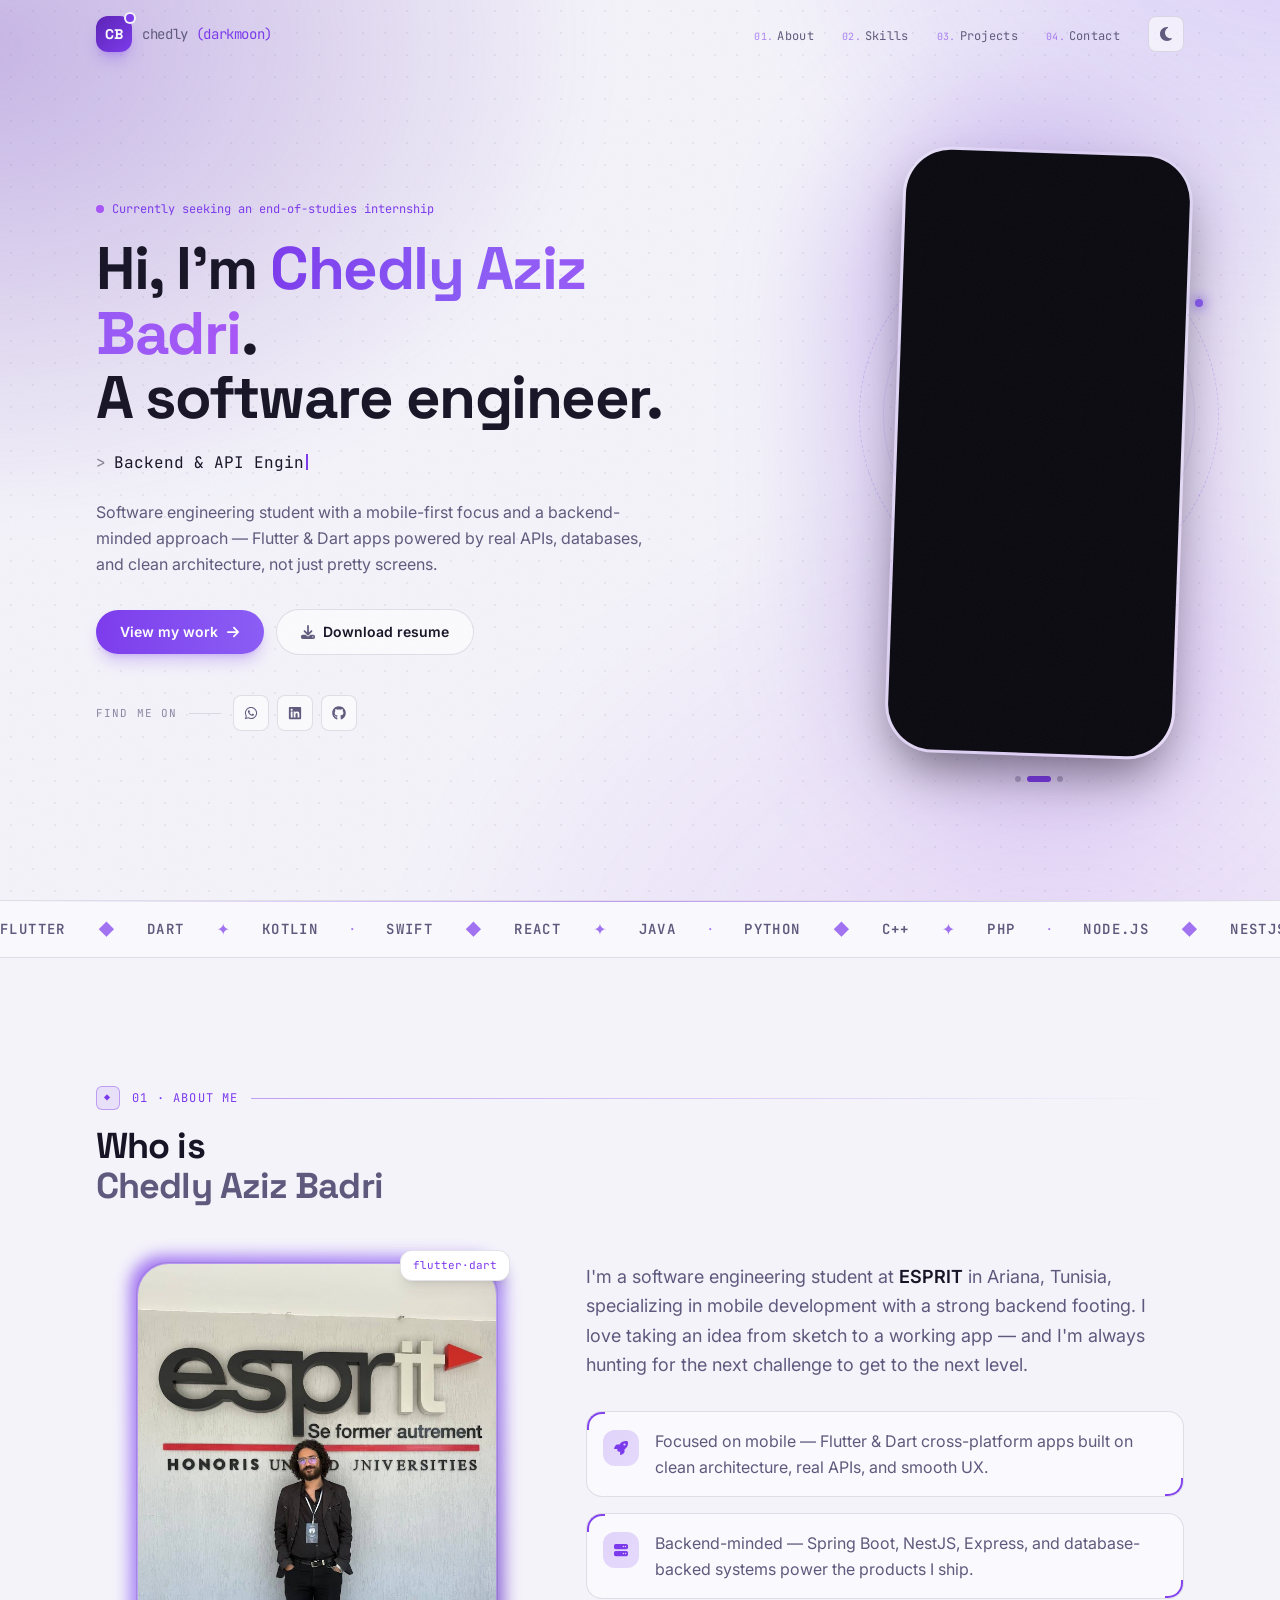
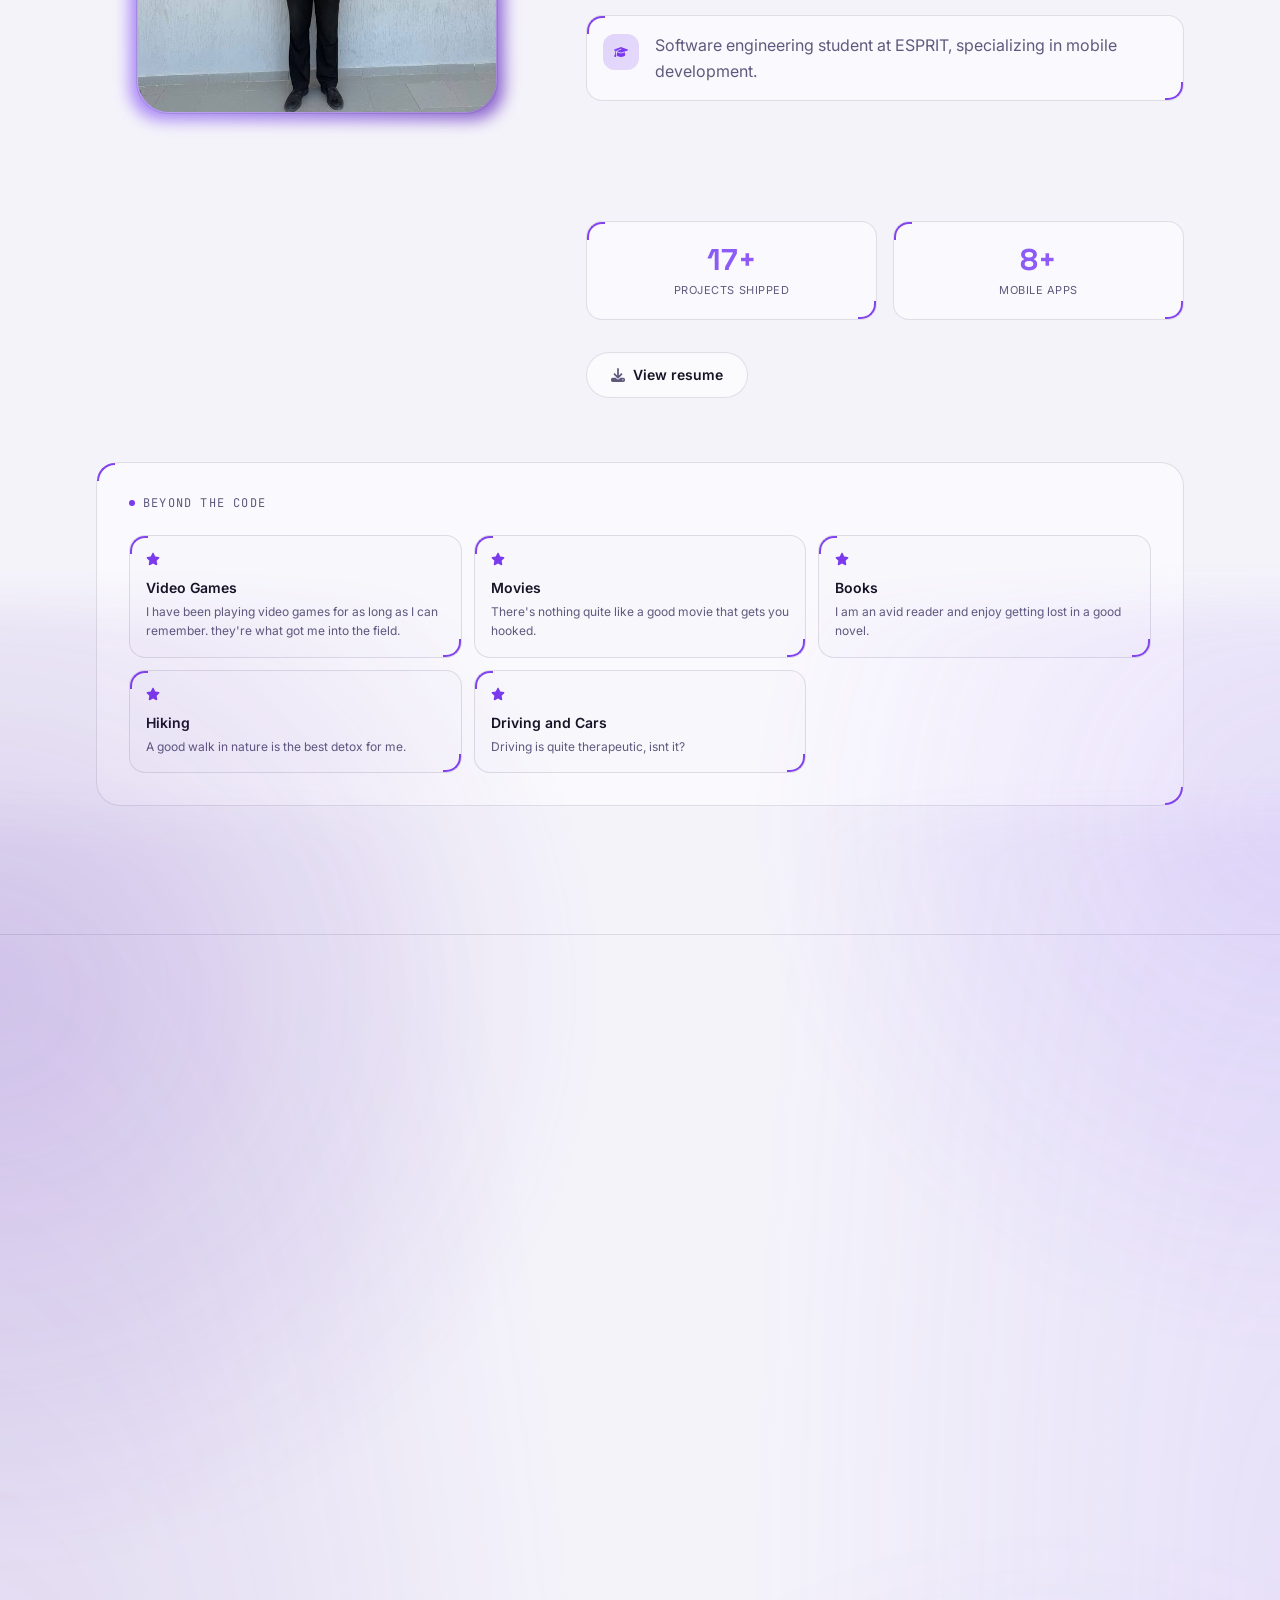
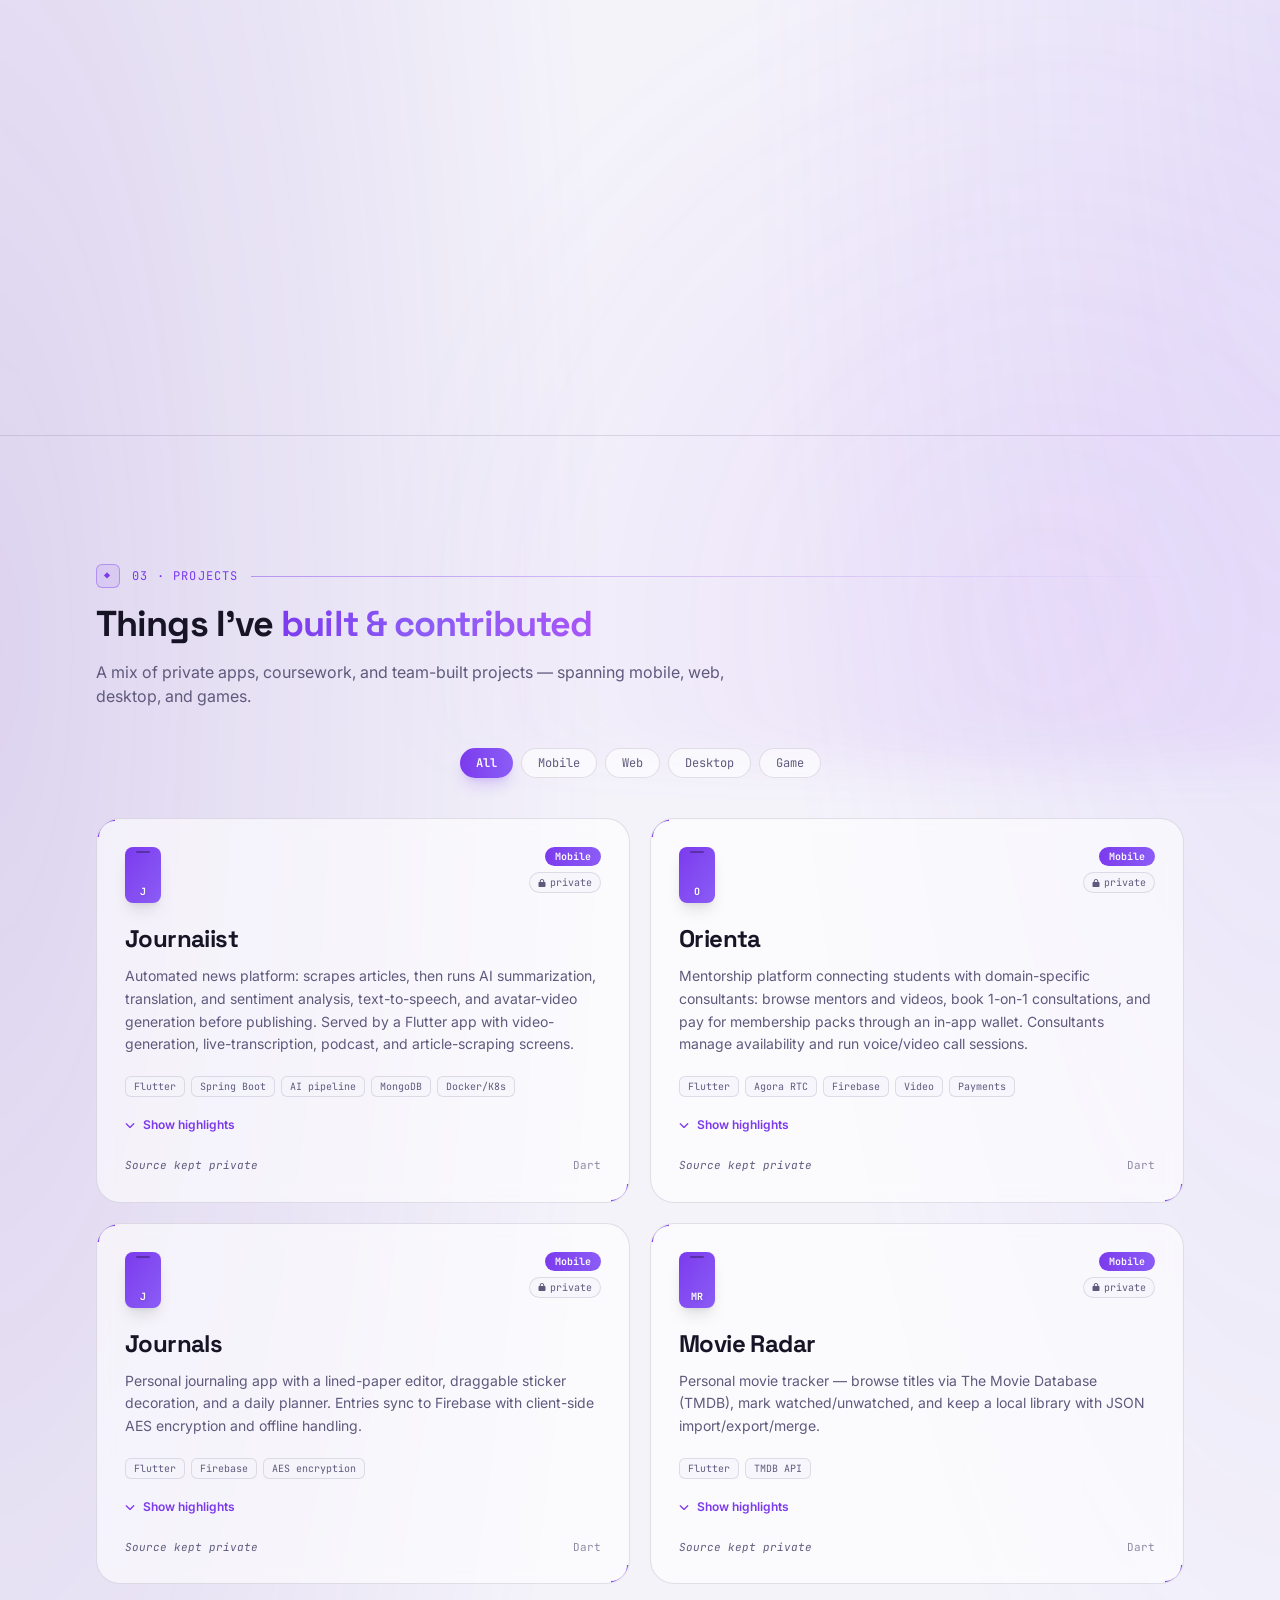
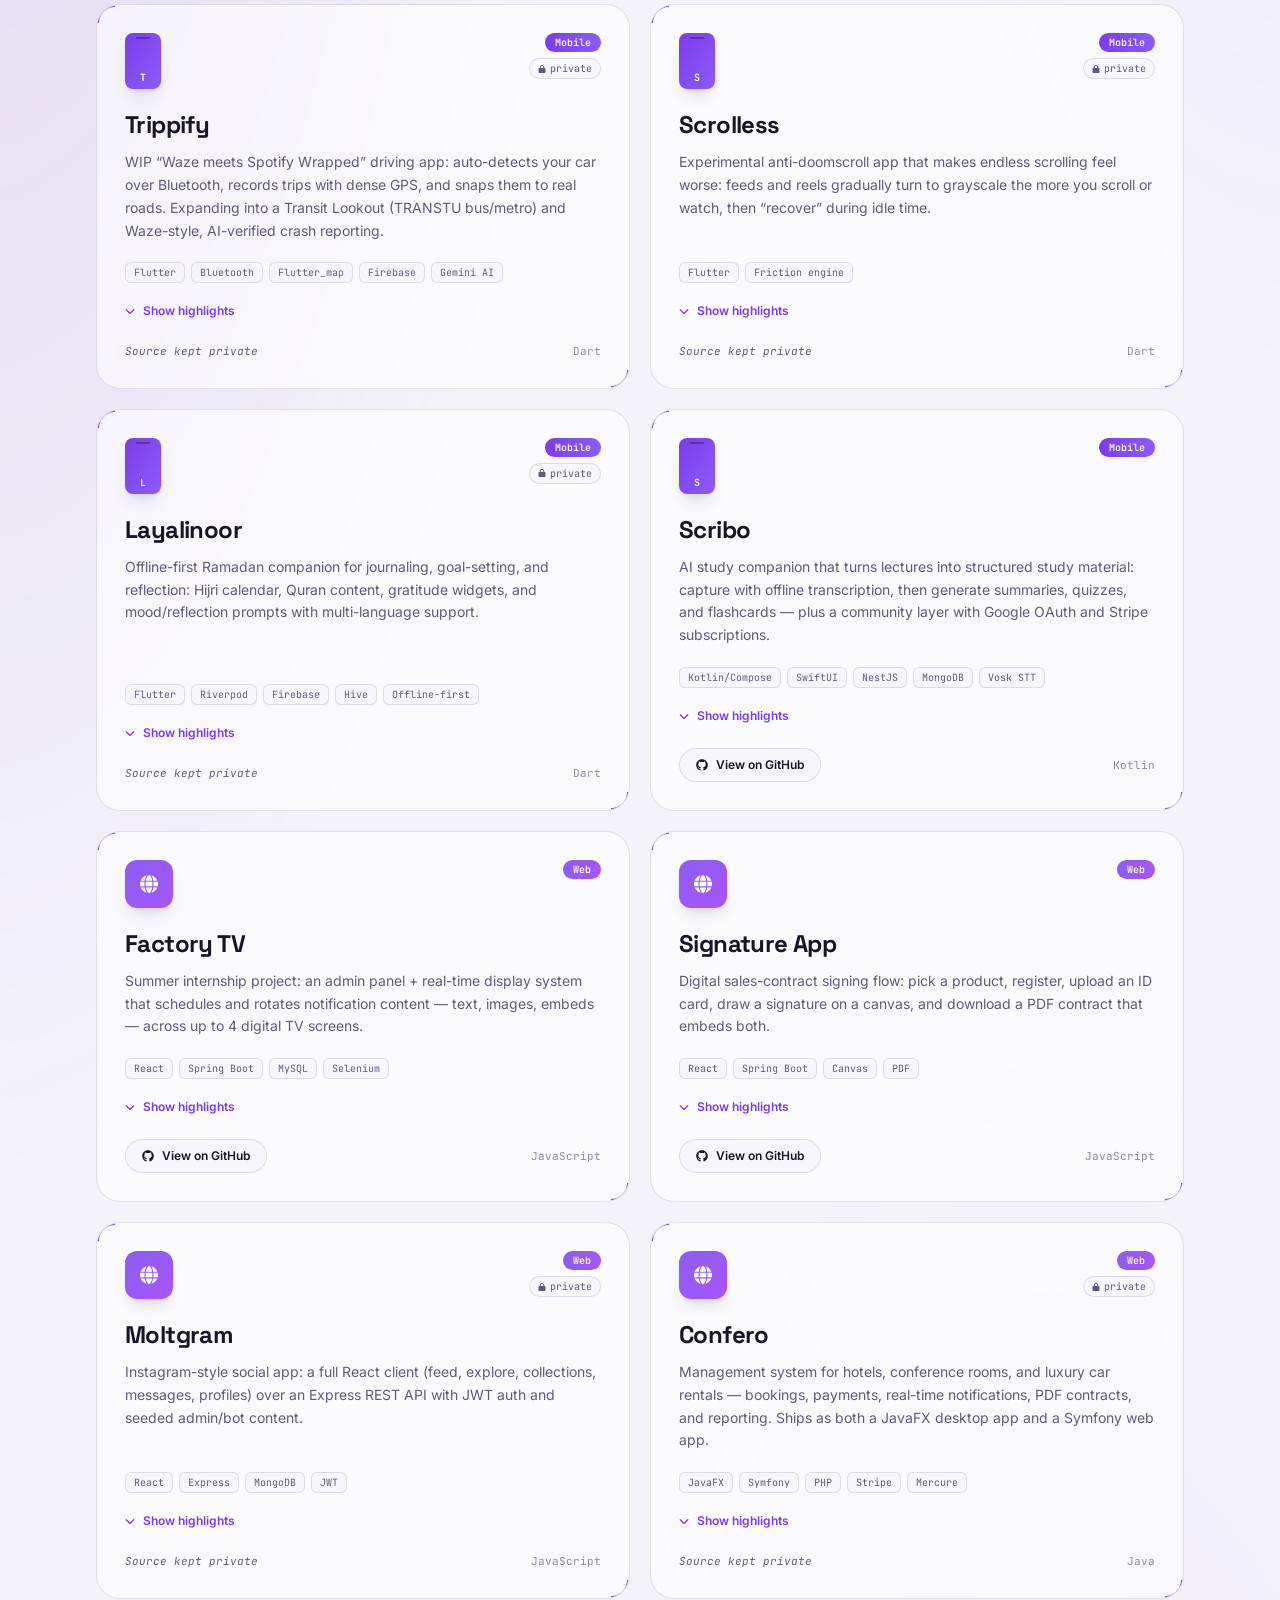
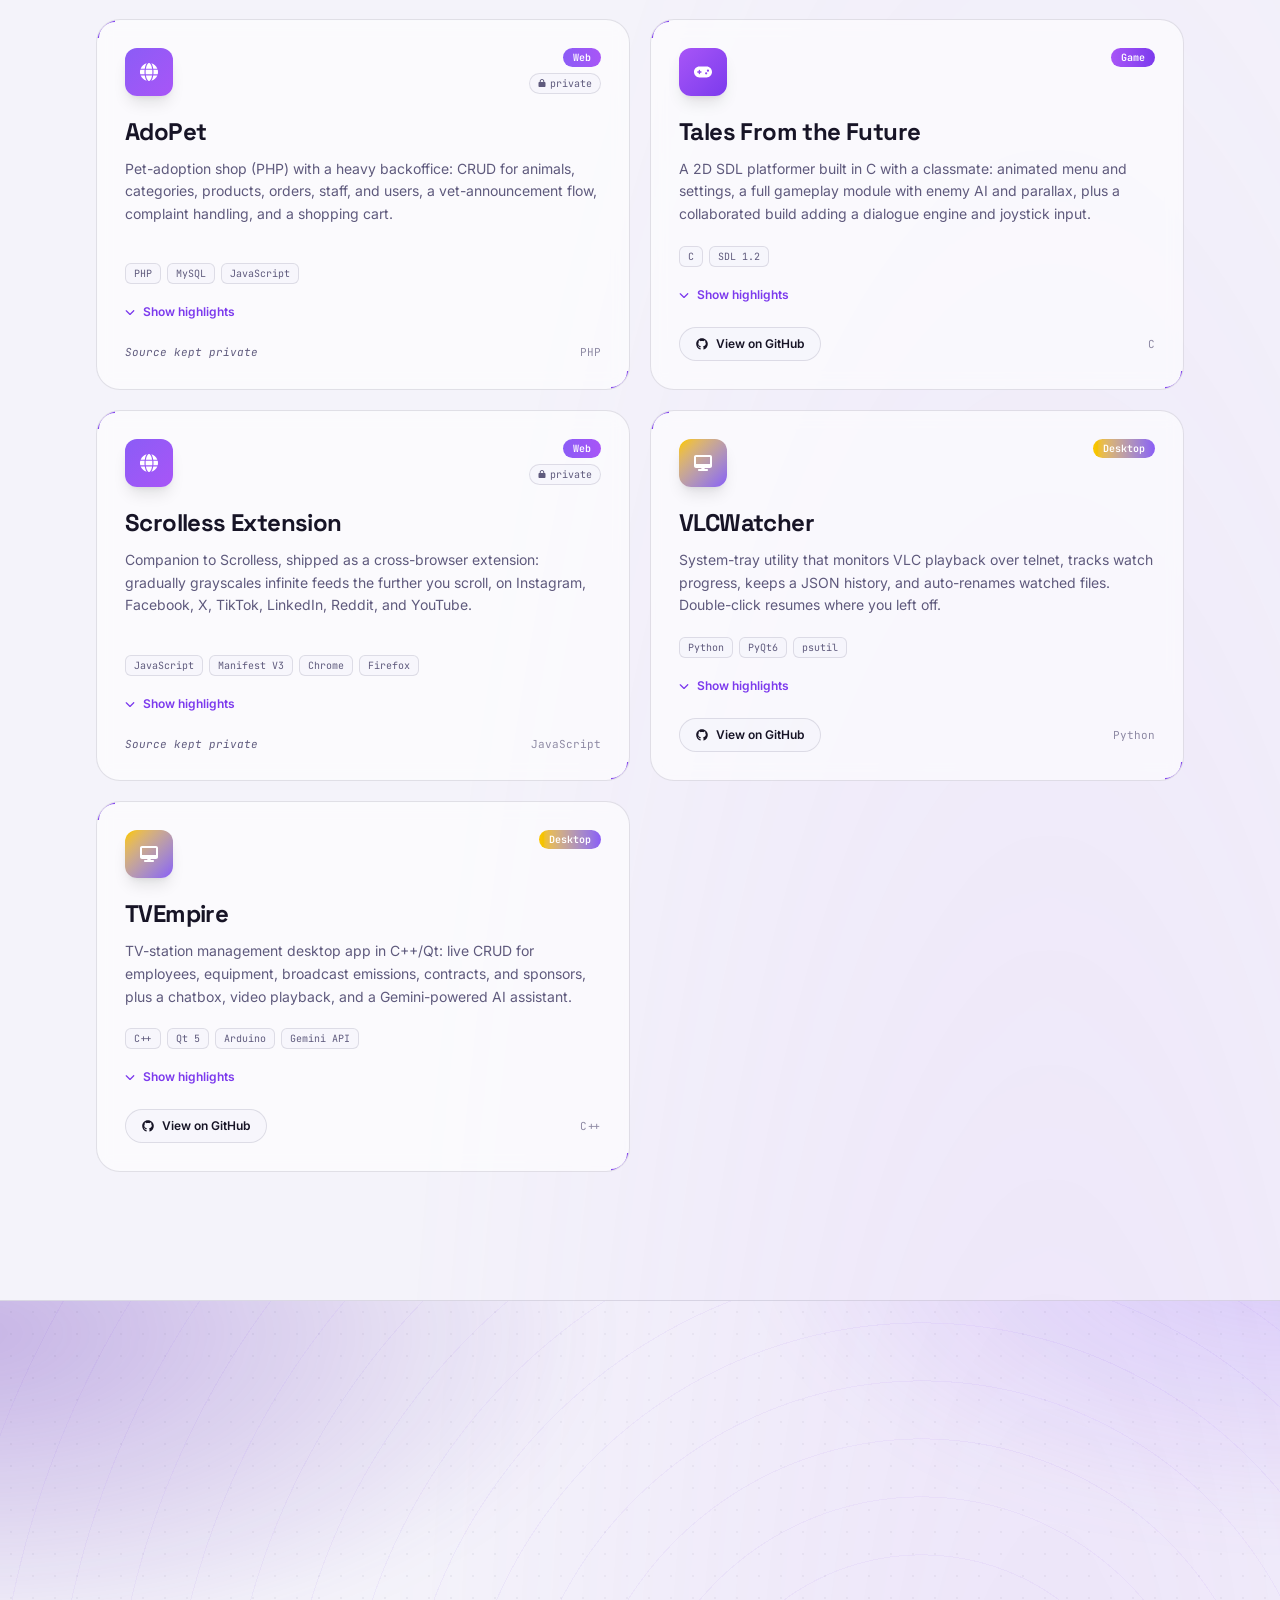
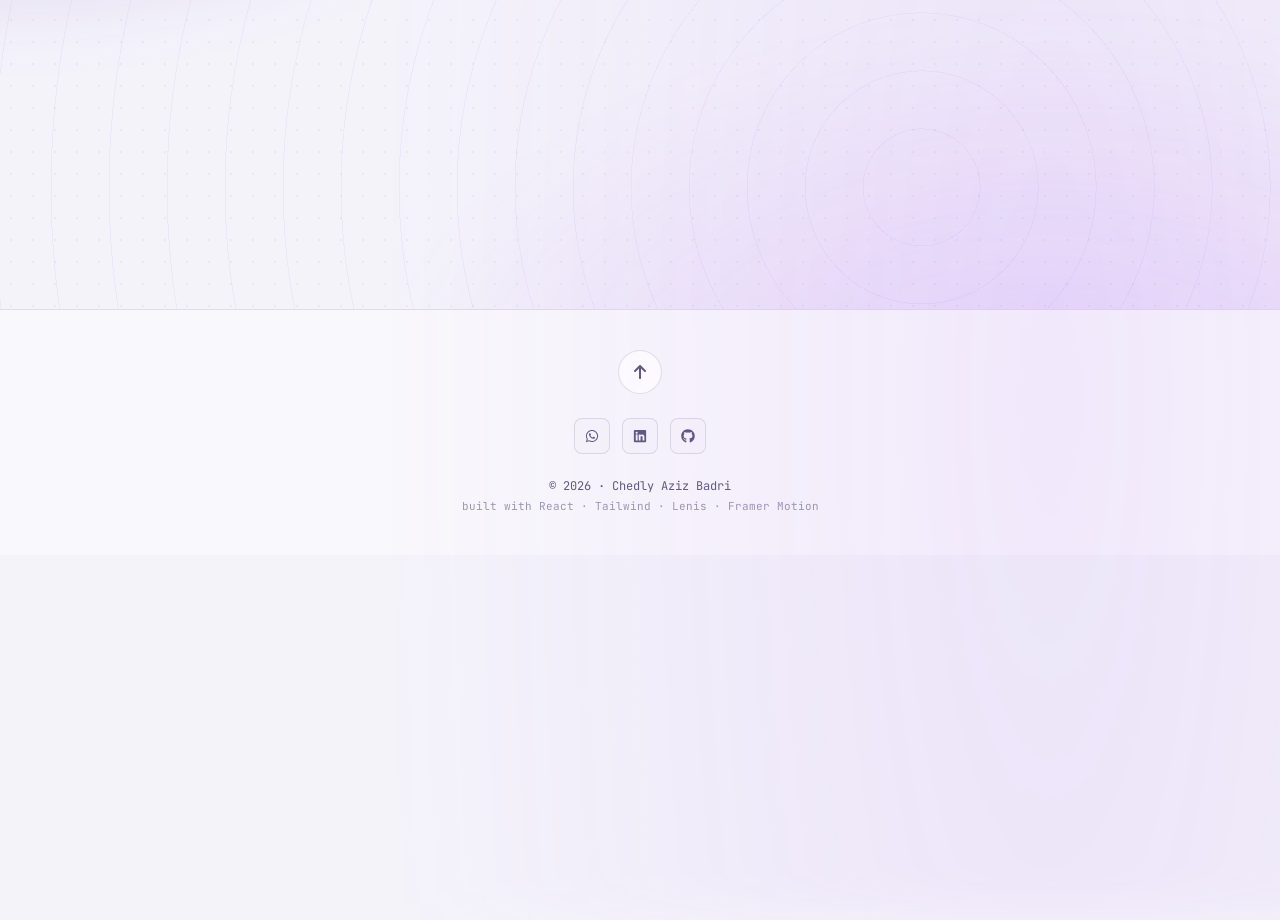
==== commit d21f3b81: "deploy: dev @ 3a7ee43" ====
--- a/index.html
+++ b/index.html
@@ -1,22 +1,49 @@
-<!doctype html>
-<html lang="en" class="sr">
-  <head>
-    <meta charset="UTF-8" />
-    <meta http-equiv="X-UA-Compatible" content="IE=edge" />
-    <meta name="viewport" content="width=device-width, initial-scale=1.0" />
-    <title>Chedly | Software engineer</title>
-    <meta name="keywords" content="hyper, chedly, software engineer" />
-    <meta name="description" content="Chedly | Software engineer" />
-    <link rel="icon" type="image/jpeg" href="/moon.jpg" />
-    <link
-      rel="stylesheet"
-      href="https://cdnjs.cloudflare.com/ajax/libs/font-awesome/4.7.0/css/font-awesome.min.css"
-    />
-    <script type="module" crossorigin src="/assets/index-BSb9eRad.js"></script>
-    <link rel="stylesheet" crossorigin href="/assets/index-B-dlXhgf.css">
-  </head>
-  <body>
-    <div id="root"></div>-
-  </body>
-</html>
+<!doctype html>
+<html lang="en" class="dark">
+  <head>
+    <meta charset="UTF-8" />
+    <meta http-equiv="X-UA-Compatible" content="IE=edge" />
+    <meta name="viewport" content="width=device-width, initial-scale=1.0" />
+    <title>Chedly Aziz Badri | Mobile Software Engineer</title>
+    <meta
+      name="description"
+      content="Chedly Aziz Badri — mobile software engineer specializing in Flutter & Dart. Explore apps built for Android, iOS and beyond: Journaiist, Movie Radar, Orienta and more."
+    />
+    <meta
+      name="keywords"
+      content="Chedly, Chedly Badri, mobile developer, flutter, dart, software engineer, flutter developer"
+    />
+    <meta name="author" content="Chedly Aziz Badri" />
+    <link rel="icon" type="image/jpeg" href="/moon.jpg" />
+
+    <meta property="og:type" content="website" />
+    <meta property="og:title" content="Chedly Aziz Badri | Mobile Software Engineer" />
+    <meta
+      property="og:description"
+      content="Mobile software engineer specializing in Flutter & Dart. Journaiist, Movie Radar, Orienta and more."
+    />
+    <meta property="og:url" content="https://hyperdarkmoon.github.io/" />
+    <meta property="og:image" content="/moon.jpg" />
+    <meta name="twitter:card" content="summary" />
+    <meta name="theme-color" content="#07060b" />
+
+    <link rel="preconnect" href="https://fonts.googleapis.com" />
+    <link rel="preconnect" href="https://fonts.gstatic.com" crossorigin />
+    <link
+      href="https://fonts.googleapis.com/css2?family=Inter:wght@400;500;600;700&family=JetBrains+Mono:wght@400;600&family=Space+Grotesk:wght@500;600;700&display=swap"
+      rel="stylesheet"
+    />
+    <script>
+      try {
+        var t = localStorage.getItem("portfolio-theme");
+        var dark = t ? t === "dark" : !window.matchMedia("(prefers-color-scheme: light)").matches;
+        document.documentElement.classList.toggle("dark", dark);
+      } catch (e) {}
+    </script>
+    <script type="module" crossorigin src="/assets/index-DaKCfkuR.js"></script>
+    <link rel="stylesheet" crossorigin href="/assets/index-D63YLLi9.css">
+  </head>
+  <body>
+    <div id="root"></div>
+  </body>
+</html>
--- a/assets/index-D63YLLi9.css
+++ b/assets/index-D63YLLi9.css
@@ -0,0 +1 @@
+@layer properties{@supports (((-webkit-hyphens:none)) and (not (margin-trim:inline))) or ((-moz-orient:inline) and (not (color:rgb(from red r g b)))){*,:before,:after,::backdrop{--tw-translate-x:0;--tw-translate-y:0;--tw-translate-z:0;--tw-space-y-reverse:0;--tw-border-style:solid;--tw-gradient-position:initial;--tw-gradient-from:#0000;--tw-gradient-via:#0000;--tw-gradient-to:#0000;--tw-gradient-stops:initial;--tw-gradient-via-stops:initial;--tw-gradient-from-position:0%;--tw-gradient-via-position:50%;--tw-gradient-to-position:100%;--tw-leading:initial;--tw-font-weight:initial;--tw-tracking:initial;--tw-shadow:0 0 #0000;--tw-shadow-color:initial;--tw-shadow-alpha:100%;--tw-inset-shadow:0 0 #0000;--tw-inset-shadow-color:initial;--tw-inset-shadow-alpha:100%;--tw-ring-color:initial;--tw-ring-shadow:0 0 #0000;--tw-inset-ring-color:initial;--tw-inset-ring-shadow:0 0 #0000;--tw-ring-inset:initial;--tw-ring-offset-width:0px;--tw-ring-offset-color:#fff;--tw-ring-offset-shadow:0 0 #0000;--tw-blur:initial;--tw-brightness:initial;--tw-contrast:initial;--tw-grayscale:initial;--tw-hue-rotate:initial;--tw-invert:initial;--tw-opacity:initial;--tw-saturate:initial;--tw-sepia:initial;--tw-drop-shadow:initial;--tw-drop-shadow-color:initial;--tw-drop-shadow-alpha:100%;--tw-drop-shadow-size:initial;--tw-backdrop-blur:initial;--tw-backdrop-brightness:initial;--tw-backdrop-contrast:initial;--tw-backdrop-grayscale:initial;--tw-backdrop-hue-rotate:initial;--tw-backdrop-invert:initial;--tw-backdrop-opacity:initial;--tw-backdrop-saturate:initial;--tw-backdrop-sepia:initial;--tw-duration:initial;--tw-scale-x:1;--tw-scale-y:1;--tw-scale-z:1}}}@layer theme{:root,:host{--font-sans:"Inter", ui-sans-serif, system-ui, sans-serif;--font-mono:"JetBrains Mono", ui-monospace, monospace;--color-orange-400:oklch(75% .183 55.934);--color-yellow-400:oklch(85.2% .199 91.936);--color-black:#000;--color-white:#fff;--spacing:.25rem;--container-xl:36rem;--container-2xl:42rem;--container-3xl:48rem;--container-6xl:72rem;--text-xs:.75rem;--text-xs--line-height:calc(1 / .75);--text-sm:.875rem;--text-sm--line-height:calc(1.25 / .875);--text-base:1rem;--text-base--line-height: 1.5 ;--text-lg:1.125rem;--text-lg--line-height:calc(1.75 / 1.125);--text-xl:1.25rem;--text-xl--line-height:calc(1.75 / 1.25);--text-2xl:1.5rem;--text-2xl--line-height:calc(2 / 1.5);--text-3xl:1.875rem;--text-3xl--line-height: 1.2 ;--text-4xl:2.25rem;--text-4xl--line-height:calc(2.5 / 2.25);--text-5xl:3rem;--text-5xl--line-height:1;--text-6xl:3.75rem;--text-6xl--line-height:1;--font-weight-medium:500;--font-weight-semibold:600;--font-weight-bold:700;--tracking-tight:-.025em;--tracking-wide:.025em;--tracking-wider:.05em;--tracking-widest:.1em;--leading-tight:1.25;--leading-relaxed:1.625;--radius-md:.375rem;--radius-lg:.5rem;--radius-xl:.75rem;--radius-2xl:1rem;--animate-pulse:pulse 2s cubic-bezier(.4, 0, .6, 1) infinite;--blur-sm:8px;--blur-md:12px;--blur-xl:24px;--blur-3xl:64px;--default-transition-duration:.15s;--default-transition-timing-function:cubic-bezier(.4, 0, .2, 1);--default-font-family:var(--font-sans);--default-mono-font-family:var(--font-mono);--font-display:"Space Grotesk", ui-sans-serif, system-ui, sans-serif;--color-void:#f4f3fa;--color-surface:#fff;--color-raised:#f1effa;--color-line:#251c421f;--color-mist:#5f5a7d;--color-foam:#171426;--color-accent:#7c3aed;--color-accent-strong:#5b21b6;--color-teal:#a855f7;--color-glow:#8b5cf6;--animate-marquee:marquee 28s linear infinite;--animate-float:float 7s ease-in-out infinite;--animate-aurora:aurora 14s ease-in-out infinite;--animate-spin-slow:spin-slow 32s linear infinite}}@layer base{*,:after,:before,::backdrop{box-sizing:border-box;border:0 solid;margin:0;padding:0}::file-selector-button{box-sizing:border-box;border:0 solid;margin:0;padding:0}html,:host{-webkit-text-size-adjust:100%;tab-size:4;line-height:1.5;font-family:var(--default-font-family,-apple-system, BlinkMacSystemFont, "Segoe UI", Roboto, "Helvetica Neue", "Noto Sans", Arial, sans-serif, "Apple Color Emoji", "Segoe UI Emoji", "Segoe UI Symbol", "Noto Color Emoji");font-feature-settings:var(--default-font-feature-settings,normal);font-variation-settings:var(--default-font-variation-settings,normal);-webkit-tap-highlight-color:transparent}hr{height:0;color:inherit;border-top-width:1px}abbr:where([title]){-webkit-text-decoration:underline dotted;text-decoration:underline dotted}h1,h2,h3,h4,h5,h6{font-size:inherit;font-weight:inherit}a{color:inherit;-webkit-text-decoration:inherit;text-decoration:inherit}b,strong{font-weight:bolder}code,kbd,samp,pre{font-family:var(--default-mono-font-family,ui-monospace, SFMono-Regular, Menlo, Monaco, Consolas, "Liberation Mono", "Courier New", monospace);font-feature-settings:var(--default-mono-font-feature-settings,normal);font-variation-settings:var(--default-mono-font-variation-settings,normal);font-size:1em}small{font-size:80%}sub,sup{vertical-align:baseline;font-size:75%;line-height:0;position:relative}sub{bottom:-.25em}sup{top:-.5em}table{text-indent:0;border-color:inherit;border-collapse:collapse}:-moz-focusring:where(:not(iframe)){outline:auto}progress{vertical-align:baseline}summary{display:list-item}ol,ul,menu{list-style:none}img,svg,video,canvas,audio,iframe,embed,object{vertical-align:middle;display:block}img,video{max-width:100%;height:auto}button,input,select,optgroup,textarea{font:inherit;font-feature-settings:inherit;font-variation-settings:inherit;letter-spacing:inherit;color:inherit;opacity:1;background-color:#0000;border-radius:0}::file-selector-button{font:inherit;font-feature-settings:inherit;font-variation-settings:inherit;letter-spacing:inherit;color:inherit;opacity:1;background-color:#0000;border-radius:0}:where(select:is([multiple],[size])) optgroup{font-weight:bolder}:where(select:is([multiple],[size])) optgroup option{padding-inline-start:20px}::file-selector-button{margin-inline-end:4px}::placeholder{opacity:1}@supports (not ((-webkit-appearance:-apple-pay-button))) or (contain-intrinsic-size:1px){::placeholder{color:currentColor}@supports (color:color-mix(in lab,red,red)){::placeholder{color:color-mix(in oklab,currentcolor 50%,transparent)}}}textarea{resize:vertical}::-webkit-search-decoration{-webkit-appearance:none}::-webkit-date-and-time-value{min-height:1lh;text-align:inherit}::-webkit-datetime-edit{display:inline-flex}::-webkit-datetime-edit-fields-wrapper{padding:0}::-webkit-datetime-edit{padding-block:0}::-webkit-datetime-edit-year-field{padding-block:0}::-webkit-datetime-edit-month-field{padding-block:0}::-webkit-datetime-edit-day-field{padding-block:0}::-webkit-datetime-edit-hour-field{padding-block:0}::-webkit-datetime-edit-minute-field{padding-block:0}::-webkit-datetime-edit-second-field{padding-block:0}::-webkit-datetime-edit-millisecond-field{padding-block:0}::-webkit-datetime-edit-meridiem-field{padding-block:0}::-webkit-calendar-picker-indicator{line-height:1}:-moz-ui-invalid{box-shadow:none}button,input:where([type=button],[type=reset],[type=submit]){appearance:button}::file-selector-button{appearance:button}::-webkit-inner-spin-button{height:auto}::-webkit-outer-spin-button{height:auto}[hidden]:where(:not([hidden=until-found])){display:none!important}}@layer components;@layer utilities{.pointer-events-none{pointer-events:none}.visible{visibility:visible}.absolute{position:absolute}.fixed{position:fixed}.relative{position:relative}.-inset-1\.5{inset:calc(var(--spacing) * -1.5)}.-inset-10{inset:calc(var(--spacing) * -10)}.inset-0{inset:0}.inset-6{inset:calc(var(--spacing) * 6)}.inset-x-0{inset-inline:0}.-top-0\.5{top:calc(var(--spacing) * -.5)}.-top-1{top:calc(var(--spacing) * -1)}.-top-3{top:calc(var(--spacing) * -3)}.-top-9{top:calc(var(--spacing) * -9)}.top-0{top:0}.top-1{top:var(--spacing)}.top-16{top:calc(var(--spacing) * 16)}.top-\[42\%\]{top:42%}.-right-0\.5{right:calc(var(--spacing) * -.5)}.-right-1{right:calc(var(--spacing) * -1)}.-right-3{right:calc(var(--spacing) * -3)}.right-0{right:0}.right-4{right:calc(var(--spacing) * 4)}.bottom-6{bottom:calc(var(--spacing) * 6)}.bottom-10{bottom:calc(var(--spacing) * 10)}.left-0{left:0}.left-1\/2{left:50%}.left-10{left:calc(var(--spacing) * 10)}.z-10{z-index:10}.z-50{z-index:50}.mx-auto{margin-inline:auto}.mt-0\.5{margin-top:calc(var(--spacing) * .5)}.mt-1{margin-top:var(--spacing)}.mt-2\.5{margin-top:calc(var(--spacing) * 2.5)}.mt-3{margin-top:calc(var(--spacing) * 3)}.mt-4{margin-top:calc(var(--spacing) * 4)}.mt-5{margin-top:calc(var(--spacing) * 5)}.mt-6{margin-top:calc(var(--spacing) * 6)}.mt-8{margin-top:calc(var(--spacing) * 8)}.mt-10{margin-top:calc(var(--spacing) * 10)}.mt-14{margin-top:calc(var(--spacing) * 14)}.mt-16{margin-top:calc(var(--spacing) * 16)}.mt-\[7px\]{margin-top:7px}.mr-1{margin-right:var(--spacing)}.mr-2{margin-right:calc(var(--spacing) * 2)}.mb-5{margin-bottom:calc(var(--spacing) * 5)}.ml-0\.5{margin-left:calc(var(--spacing) * .5)}.ml-auto{margin-left:auto}.block{display:block}.flex{display:flex}.grid{display:grid}.hidden{display:none}.inline-block{display:inline-block}.inline-flex{display:inline-flex}.aspect-\[4\/5\]{aspect-ratio:4/5}.aspect-\[9\/19\]{aspect-ratio:9/19}.h-0\.5{height:calc(var(--spacing) * .5)}.h-1\.5{height:calc(var(--spacing) * 1.5)}.h-2{height:calc(var(--spacing) * 2)}.h-3{height:calc(var(--spacing) * 3)}.h-6{height:calc(var(--spacing) * 6)}.h-8{height:calc(var(--spacing) * 8)}.h-9{height:calc(var(--spacing) * 9)}.h-11{height:calc(var(--spacing) * 11)}.h-12{height:calc(var(--spacing) * 12)}.h-14{height:calc(var(--spacing) * 14)}.h-\[1em\]{height:1em}.h-\[360px\]{height:360px}.h-full{height:100%}.h-px{height:1px}.min-h-\[1\.5rem\]{min-height:1.5rem}.min-h-screen{min-height:100vh}.w-1\.5{width:calc(var(--spacing) * 1.5)}.w-2{width:calc(var(--spacing) * 2)}.w-3{width:calc(var(--spacing) * 3)}.w-3\.5{width:calc(var(--spacing) * 3.5)}.w-4{width:calc(var(--spacing) * 4)}.w-6{width:calc(var(--spacing) * 6)}.w-8{width:calc(var(--spacing) * 8)}.w-9{width:calc(var(--spacing) * 9)}.w-11{width:calc(var(--spacing) * 11)}.w-12{width:calc(var(--spacing) * 12)}.w-44{width:calc(var(--spacing) * 44)}.w-\[2px\]{width:2px}.w-\[270px\]{width:270px}.w-\[360px\]{width:360px}.w-fit{width:fit-content}.w-full{width:100%}.w-max{width:max-content}.max-w-2xl{max-width:var(--container-2xl)}.max-w-3xl{max-width:var(--container-3xl)}.max-w-6xl{max-width:var(--container-6xl)}.max-w-\[360px\]{max-width:360px}.max-w-xl{max-width:var(--container-xl)}.flex-1{flex:1}.shrink-0{flex-shrink:0}.-translate-x-1\/2{--tw-translate-x: -50% ;translate:var(--tw-translate-x) var(--tw-translate-y)}.-translate-y-1\/2{--tw-translate-y: -50% ;translate:var(--tw-translate-x) var(--tw-translate-y)}.-translate-y-\[6px\]{--tw-translate-y: -6px ;translate:var(--tw-translate-x) var(--tw-translate-y)}.translate-y-\[2px\]{--tw-translate-y:2px;translate:var(--tw-translate-x) var(--tw-translate-y)}.translate-y-\[6px\]{--tw-translate-y:6px;translate:var(--tw-translate-x) var(--tw-translate-y)}.-rotate-45{rotate:-45deg}.rotate-45{rotate:45deg}.rotate-180{rotate:180deg}.animate-float{animation:var(--animate-float)}.animate-marquee{animation:var(--animate-marquee)}.animate-pulse{animation:var(--animate-pulse)}.animate-spin-slow{animation:var(--animate-spin-slow)}.scroll-mt-24{scroll-margin-top:calc(var(--spacing) * 24)}.grid-cols-2{grid-template-columns:repeat(2,minmax(0,1fr))}.flex-col{flex-direction:column}.flex-wrap{flex-wrap:wrap}.items-center{align-items:center}.items-end{align-items:flex-end}.items-start{align-items:flex-start}.justify-between{justify-content:space-between}.justify-center{justify-content:center}.gap-1{gap:var(--spacing)}.gap-1\.5{gap:calc(var(--spacing) * 1.5)}.gap-2{gap:calc(var(--spacing) * 2)}.gap-2\.5{gap:calc(var(--spacing) * 2.5)}.gap-3{gap:calc(var(--spacing) * 3)}.gap-4{gap:calc(var(--spacing) * 4)}.gap-5{gap:calc(var(--spacing) * 5)}.gap-6{gap:calc(var(--spacing) * 6)}.gap-8{gap:calc(var(--spacing) * 8)}.gap-10{gap:calc(var(--spacing) * 10)}.gap-12{gap:calc(var(--spacing) * 12)}.gap-14{gap:calc(var(--spacing) * 14)}.gap-\[5px\]{gap:5px}:where(.space-y-1>:not(:last-child)){--tw-space-y-reverse:0;margin-block-start:calc(var(--spacing) * var(--tw-space-y-reverse));margin-block-end:calc(var(--spacing) * calc(1 - var(--tw-space-y-reverse)))}:where(.space-y-4>:not(:last-child)){--tw-space-y-reverse:0;margin-block-start:calc(calc(var(--spacing) * 4) * var(--tw-space-y-reverse));margin-block-end:calc(calc(var(--spacing) * 4) * calc(1 - var(--tw-space-y-reverse)))}.truncate{text-overflow:ellipsis;white-space:nowrap;overflow:hidden}.overflow-hidden{overflow:hidden}.rounded-2xl{border-radius:var(--radius-2xl)}.rounded-\[2\.8rem\]{border-radius:2.8rem}.rounded-\[2rem\]{border-radius:2rem}.rounded-\[3rem\]{border-radius:3rem}.rounded-full{border-radius:3.40282e38px}.rounded-lg{border-radius:var(--radius-lg)}.rounded-md{border-radius:var(--radius-md)}.rounded-xl{border-radius:var(--radius-xl)}.border{border-style:var(--tw-border-style);border-width:1px}.border-y{border-block-style:var(--tw-border-style);border-block-width:1px}.border-t{border-top-style:var(--tw-border-style);border-top-width:1px}.border-b{border-bottom-style:var(--tw-border-style);border-bottom-width:1px}.border-dashed{--tw-border-style:dashed;border-style:dashed}.border-accent\/10{border-color:#7c3aed1a}@supports (color:color-mix(in lab,red,red)){.border-accent\/10{border-color:color-mix(in oklab,var(--color-accent) 10%,transparent)}}.border-accent\/20{border-color:#7c3aed33}@supports (color:color-mix(in lab,red,red)){.border-accent\/20{border-color:color-mix(in oklab,var(--color-accent) 20%,transparent)}}.border-accent\/40{border-color:#7c3aed66}@supports (color:color-mix(in lab,red,red)){.border-accent\/40{border-color:color-mix(in oklab,var(--color-accent) 40%,transparent)}}.border-line{border-color:var(--color-line)}.border-white\/10{border-color:#ffffff1a}@supports (color:color-mix(in lab,red,red)){.border-white\/10{border-color:color-mix(in oklab,var(--color-white) 10%,transparent)}}.bg-\[\#0b0a11\]{background-color:#0b0a11}.bg-accent{background-color:var(--color-accent)}.bg-accent\/10{background-color:#7c3aed1a}@supports (color:color-mix(in lab,red,red)){.bg-accent\/10{background-color:color-mix(in oklab,var(--color-accent) 10%,transparent)}}.bg-accent\/70{background-color:#7c3aedb3}@supports (color:color-mix(in lab,red,red)){.bg-accent\/70{background-color:color-mix(in oklab,var(--color-accent) 70%,transparent)}}.bg-black\/30{background-color:#0000004d}@supports (color:color-mix(in lab,red,red)){.bg-black\/30{background-color:color-mix(in oklab,var(--color-black) 30%,transparent)}}.bg-current{background-color:currentColor}.bg-glow{background-color:var(--color-glow)}.bg-line{background-color:var(--color-line)}.bg-mist\/40{background-color:#5f5a7d66}@supports (color:color-mix(in lab,red,red)){.bg-mist\/40{background-color:color-mix(in oklab,var(--color-mist) 40%,transparent)}}.bg-raised{background-color:var(--color-raised)}.bg-surface{background-color:var(--color-surface)}.bg-surface\/40{background-color:#fff6}@supports (color:color-mix(in lab,red,red)){.bg-surface\/40{background-color:color-mix(in oklab,var(--color-surface) 40%,transparent)}}.bg-surface\/50{background-color:#ffffff80}@supports (color:color-mix(in lab,red,red)){.bg-surface\/50{background-color:color-mix(in oklab,var(--color-surface) 50%,transparent)}}.bg-surface\/60{background-color:#fff9}@supports (color:color-mix(in lab,red,red)){.bg-surface\/60{background-color:color-mix(in oklab,var(--color-surface) 60%,transparent)}}.bg-surface\/70{background-color:#ffffffb3}@supports (color:color-mix(in lab,red,red)){.bg-surface\/70{background-color:color-mix(in oklab,var(--color-surface) 70%,transparent)}}.bg-surface\/80{background-color:#fffc}@supports (color:color-mix(in lab,red,red)){.bg-surface\/80{background-color:color-mix(in oklab,var(--color-surface) 80%,transparent)}}.bg-surface\/95{background-color:#fffffff2}@supports (color:color-mix(in lab,red,red)){.bg-surface\/95{background-color:color-mix(in oklab,var(--color-surface) 95%,transparent)}}.bg-teal{background-color:var(--color-teal)}.bg-transparent{background-color:#0000}.bg-void{background-color:var(--color-void)}.bg-void\/40{background-color:#f4f3fa66}@supports (color:color-mix(in lab,red,red)){.bg-void\/40{background-color:color-mix(in oklab,var(--color-void) 40%,transparent)}}.bg-void\/60{background-color:#f4f3fa99}@supports (color:color-mix(in lab,red,red)){.bg-void\/60{background-color:color-mix(in oklab,var(--color-void) 60%,transparent)}}.bg-gradient-to-br{--tw-gradient-position:to bottom right in oklab;background-image:linear-gradient(var(--tw-gradient-stops))}.bg-gradient-to-r{--tw-gradient-position:to right in oklab;background-image:linear-gradient(var(--tw-gradient-stops))}.bg-gradient-to-t{--tw-gradient-position:to top in oklab;background-image:linear-gradient(var(--tw-gradient-stops))}.from-accent{--tw-gradient-from:var(--color-accent);--tw-gradient-stops:var(--tw-gradient-via-stops,var(--tw-gradient-position), var(--tw-gradient-from) var(--tw-gradient-from-position), var(--tw-gradient-to) var(--tw-gradient-to-position))}.from-accent-strong{--tw-gradient-from:var(--color-accent-strong);--tw-gradient-stops:var(--tw-gradient-via-stops,var(--tw-gradient-position), var(--tw-gradient-from) var(--tw-gradient-from-position), var(--tw-gradient-to) var(--tw-gradient-to-position))}.from-accent\/20{--tw-gradient-from:#7c3aed33}@supports (color:color-mix(in lab,red,red)){.from-accent\/20{--tw-gradient-from:color-mix(in oklab, var(--color-accent) 20%, transparent)}}.from-accent\/20{--tw-gradient-stops:var(--tw-gradient-via-stops,var(--tw-gradient-position), var(--tw-gradient-from) var(--tw-gradient-from-position), var(--tw-gradient-to) var(--tw-gradient-to-position))}.from-accent\/35{--tw-gradient-from:#7c3aed59}@supports (color:color-mix(in lab,red,red)){.from-accent\/35{--tw-gradient-from:color-mix(in oklab, var(--color-accent) 35%, transparent)}}.from-accent\/35{--tw-gradient-stops:var(--tw-gradient-via-stops,var(--tw-gradient-position), var(--tw-gradient-from) var(--tw-gradient-from-position), var(--tw-gradient-to) var(--tw-gradient-to-position))}.from-accent\/45{--tw-gradient-from:#7c3aed73}@supports (color:color-mix(in lab,red,red)){.from-accent\/45{--tw-gradient-from:color-mix(in oklab, var(--color-accent) 45%, transparent)}}.from-accent\/45{--tw-gradient-stops:var(--tw-gradient-via-stops,var(--tw-gradient-position), var(--tw-gradient-from) var(--tw-gradient-from-position), var(--tw-gradient-to) var(--tw-gradient-to-position))}.from-accent\/\[0\.04\]{--tw-gradient-from:#7c3aed0a}@supports (color:color-mix(in lab,red,red)){.from-accent\/\[0\.04\]{--tw-gradient-from:color-mix(in oklab, var(--color-accent) 4%, transparent)}}.from-accent\/\[0\.04\]{--tw-gradient-stops:var(--tw-gradient-via-stops,var(--tw-gradient-position), var(--tw-gradient-from) var(--tw-gradient-from-position), var(--tw-gradient-to) var(--tw-gradient-to-position))}.from-glow{--tw-gradient-from:var(--color-glow);--tw-gradient-stops:var(--tw-gradient-via-stops,var(--tw-gradient-position), var(--tw-gradient-from) var(--tw-gradient-from-position), var(--tw-gradient-to) var(--tw-gradient-to-position))}.from-orange-400{--tw-gradient-from:var(--color-orange-400);--tw-gradient-stops:var(--tw-gradient-via-stops,var(--tw-gradient-position), var(--tw-gradient-from) var(--tw-gradient-from-position), var(--tw-gradient-to) var(--tw-gradient-to-position))}.from-surface{--tw-gradient-from:var(--color-surface);--tw-gradient-stops:var(--tw-gradient-via-stops,var(--tw-gradient-position), var(--tw-gradient-from) var(--tw-gradient-from-position), var(--tw-gradient-to) var(--tw-gradient-to-position))}.from-teal{--tw-gradient-from:var(--color-teal);--tw-gradient-stops:var(--tw-gradient-via-stops,var(--tw-gradient-position), var(--tw-gradient-from) var(--tw-gradient-from-position), var(--tw-gradient-to) var(--tw-gradient-to-position))}.from-transparent{--tw-gradient-from:transparent;--tw-gradient-stops:var(--tw-gradient-via-stops,var(--tw-gradient-position), var(--tw-gradient-from) var(--tw-gradient-from-position), var(--tw-gradient-to) var(--tw-gradient-to-position))}.from-white\/25{--tw-gradient-from:#ffffff40}@supports (color:color-mix(in lab,red,red)){.from-white\/25{--tw-gradient-from:color-mix(in oklab, var(--color-white) 25%, transparent)}}.from-white\/25{--tw-gradient-stops:var(--tw-gradient-via-stops,var(--tw-gradient-position), var(--tw-gradient-from) var(--tw-gradient-from-position), var(--tw-gradient-to) var(--tw-gradient-to-position))}.from-yellow-400{--tw-gradient-from:var(--color-yellow-400);--tw-gradient-stops:var(--tw-gradient-via-stops,var(--tw-gradient-position), var(--tw-gradient-from) var(--tw-gradient-from-position), var(--tw-gradient-to) var(--tw-gradient-to-position))}.via-accent-strong\/20{--tw-gradient-via:#5b21b633}@supports (color:color-mix(in lab,red,red)){.via-accent-strong\/20{--tw-gradient-via:color-mix(in oklab, var(--color-accent-strong) 20%, transparent)}}.via-accent-strong\/20{--tw-gradient-via-stops:var(--tw-gradient-position), var(--tw-gradient-from) var(--tw-gradient-from-position), var(--tw-gradient-via) var(--tw-gradient-via-position), var(--tw-gradient-to) var(--tw-gradient-to-position);--tw-gradient-stops:var(--tw-gradient-via-stops)}.via-accent\/50{--tw-gradient-via:#7c3aed80}@supports (color:color-mix(in lab,red,red)){.via-accent\/50{--tw-gradient-via:color-mix(in oklab, var(--color-accent) 50%, transparent)}}.via-accent\/50{--tw-gradient-via-stops:var(--tw-gradient-position), var(--tw-gradient-from) var(--tw-gradient-from-position), var(--tw-gradient-via) var(--tw-gradient-via-position), var(--tw-gradient-to) var(--tw-gradient-to-position);--tw-gradient-stops:var(--tw-gradient-via-stops)}.via-glow{--tw-gradient-via:var(--color-glow);--tw-gradient-via-stops:var(--tw-gradient-position), var(--tw-gradient-from) var(--tw-gradient-from-position), var(--tw-gradient-via) var(--tw-gradient-via-position), var(--tw-gradient-to) var(--tw-gradient-to-position);--tw-gradient-stops:var(--tw-gradient-via-stops)}.via-white\/5{--tw-gradient-via:#ffffff0d}@supports (color:color-mix(in lab,red,red)){.via-white\/5{--tw-gradient-via:color-mix(in oklab, var(--color-white) 5%, transparent)}}.via-white\/5{--tw-gradient-via-stops:var(--tw-gradient-position), var(--tw-gradient-from) var(--tw-gradient-from-position), var(--tw-gradient-via) var(--tw-gradient-via-position), var(--tw-gradient-to) var(--tw-gradient-to-position);--tw-gradient-stops:var(--tw-gradient-via-stops)}.to-accent{--tw-gradient-to:var(--color-accent);--tw-gradient-stops:var(--tw-gradient-via-stops,var(--tw-gradient-position), var(--tw-gradient-from) var(--tw-gradient-from-position), var(--tw-gradient-to) var(--tw-gradient-to-position))}.to-accent-strong{--tw-gradient-to:var(--color-accent-strong);--tw-gradient-stops:var(--tw-gradient-via-stops,var(--tw-gradient-position), var(--tw-gradient-from) var(--tw-gradient-from-position), var(--tw-gradient-to) var(--tw-gradient-to-position))}.to-glow{--tw-gradient-to:var(--color-glow);--tw-gradient-stops:var(--tw-gradient-via-stops,var(--tw-gradient-position), var(--tw-gradient-from) var(--tw-gradient-from-position), var(--tw-gradient-to) var(--tw-gradient-to-position))}.to-glow\/20{--tw-gradient-to:#8b5cf633}@supports (color:color-mix(in lab,red,red)){.to-glow\/20{--tw-gradient-to:color-mix(in oklab, var(--color-glow) 20%, transparent)}}.to-glow\/20{--tw-gradient-stops:var(--tw-gradient-via-stops,var(--tw-gradient-position), var(--tw-gradient-from) var(--tw-gradient-from-position), var(--tw-gradient-to) var(--tw-gradient-to-position))}.to-teal{--tw-gradient-to:var(--color-teal);--tw-gradient-stops:var(--tw-gradient-via-stops,var(--tw-gradient-position), var(--tw-gradient-from) var(--tw-gradient-from-position), var(--tw-gradient-to) var(--tw-gradient-to-position))}.to-teal\/25{--tw-gradient-to:#a855f740}@supports (color:color-mix(in lab,red,red)){.to-teal\/25{--tw-gradient-to:color-mix(in oklab, var(--color-teal) 25%, transparent)}}.to-teal\/25{--tw-gradient-stops:var(--tw-gradient-via-stops,var(--tw-gradient-position), var(--tw-gradient-from) var(--tw-gradient-from-position), var(--tw-gradient-to) var(--tw-gradient-to-position))}.to-transparent{--tw-gradient-to:transparent;--tw-gradient-stops:var(--tw-gradient-via-stops,var(--tw-gradient-position), var(--tw-gradient-from) var(--tw-gradient-from-position), var(--tw-gradient-to) var(--tw-gradient-to-position))}.to-white\/25{--tw-gradient-to:#ffffff40}@supports (color:color-mix(in lab,red,red)){.to-white\/25{--tw-gradient-to:color-mix(in oklab, var(--color-white) 25%, transparent)}}.to-white\/25{--tw-gradient-stops:var(--tw-gradient-via-stops,var(--tw-gradient-position), var(--tw-gradient-from) var(--tw-gradient-from-position), var(--tw-gradient-to) var(--tw-gradient-to-position))}.object-cover{object-fit:cover}.p-4{padding:calc(var(--spacing) * 4)}.p-6{padding:calc(var(--spacing) * 6)}.p-\[3px\]{padding:3px}.px-2{padding-inline:calc(var(--spacing) * 2)}.px-2\.5{padding-inline:calc(var(--spacing) * 2.5)}.px-3{padding-inline:calc(var(--spacing) * 3)}.px-4{padding-inline:calc(var(--spacing) * 4)}.px-5{padding-inline:calc(var(--spacing) * 5)}.px-6{padding-inline:calc(var(--spacing) * 6)}.px-7{padding-inline:calc(var(--spacing) * 7)}.py-0\.5{padding-block:calc(var(--spacing) * .5)}.py-1\.5{padding-block:calc(var(--spacing) * 1.5)}.py-2{padding-block:calc(var(--spacing) * 2)}.py-2\.5{padding-block:calc(var(--spacing) * 2.5)}.py-3{padding-block:calc(var(--spacing) * 3)}.py-3\.5{padding-block:calc(var(--spacing) * 3.5)}.py-4{padding-block:calc(var(--spacing) * 4)}.py-5{padding-block:calc(var(--spacing) * 5)}.py-10{padding-block:calc(var(--spacing) * 10)}.py-24{padding-block:calc(var(--spacing) * 24)}.py-28{padding-block:calc(var(--spacing) * 28)}.pt-24{padding-top:calc(var(--spacing) * 24)}.pb-1{padding-bottom:var(--spacing)}.pb-16{padding-bottom:calc(var(--spacing) * 16)}.text-center{text-align:center}.font-display{font-family:var(--font-display)}.font-mono{font-family:var(--font-mono)}.text-2xl{font-size:var(--text-2xl);line-height:var(--tw-leading,var(--text-2xl--line-height))}.text-3xl{font-size:var(--text-3xl);line-height:var(--tw-leading,var(--text-3xl--line-height))}.text-4xl{font-size:var(--text-4xl);line-height:var(--tw-leading,var(--text-4xl--line-height))}.text-base{font-size:var(--text-base);line-height:var(--tw-leading,var(--text-base--line-height))}.text-lg{font-size:var(--text-lg);line-height:var(--tw-leading,var(--text-lg--line-height))}.text-sm{font-size:var(--text-sm);line-height:var(--tw-leading,var(--text-sm--line-height))}.text-xl{font-size:var(--text-xl);line-height:var(--tw-leading,var(--text-xl--line-height))}.text-xs{font-size:var(--text-xs);line-height:var(--tw-leading,var(--text-xs--line-height))}.text-\[8px\]{font-size:8px}.text-\[9px\]{font-size:9px}.text-\[10px\]{font-size:10px}.text-\[11px\]{font-size:11px}.text-\[13px\]{font-size:13px}.leading-\[1\.08\]{--tw-leading:1.08;line-height:1.08}.leading-none{--tw-leading:1;line-height:1}.leading-relaxed{--tw-leading:var(--leading-relaxed);line-height:var(--leading-relaxed)}.leading-tight{--tw-leading:var(--leading-tight);line-height:var(--leading-tight)}.font-bold{--tw-font-weight:var(--font-weight-bold);font-weight:var(--font-weight-bold)}.font-medium{--tw-font-weight:var(--font-weight-medium);font-weight:var(--font-weight-medium)}.font-semibold{--tw-font-weight:var(--font-weight-semibold);font-weight:var(--font-weight-semibold)}.tracking-tight{--tw-tracking:var(--tracking-tight);letter-spacing:var(--tracking-tight)}.tracking-wide{--tw-tracking:var(--tracking-wide);letter-spacing:var(--tracking-wide)}.tracking-wider{--tw-tracking:var(--tracking-wider);letter-spacing:var(--tracking-wider)}.tracking-widest{--tw-tracking:var(--tracking-widest);letter-spacing:var(--tracking-widest)}.whitespace-nowrap{white-space:nowrap}.text-accent{color:var(--color-accent)}.text-accent\/60{color:#7c3aed99}@supports (color:color-mix(in lab,red,red)){.text-accent\/60{color:color-mix(in oklab,var(--color-accent) 60%,transparent)}}.text-accent\/70{color:#7c3aedb3}@supports (color:color-mix(in lab,red,red)){.text-accent\/70{color:color-mix(in oklab,var(--color-accent) 70%,transparent)}}.text-foam{color:var(--color-foam)}.text-foam\/50{color:#17142680}@supports (color:color-mix(in lab,red,red)){.text-foam\/50{color:color-mix(in oklab,var(--color-foam) 50%,transparent)}}.text-mist{color:var(--color-mist)}.text-mist\/60{color:#5f5a7d99}@supports (color:color-mix(in lab,red,red)){.text-mist\/60{color:color-mix(in oklab,var(--color-mist) 60%,transparent)}}.text-mist\/70{color:#5f5a7db3}@supports (color:color-mix(in lab,red,red)){.text-mist\/70{color:color-mix(in oklab,var(--color-mist) 70%,transparent)}}.text-white{color:var(--color-white)}.uppercase{text-transform:uppercase}.italic{font-style:italic}.opacity-0{opacity:0}.opacity-30{opacity:.3}.opacity-40{opacity:.4}.opacity-50{opacity:.5}.opacity-60{opacity:.6}.opacity-70{opacity:.7}.shadow-2xl{--tw-shadow:0 25px 50px -12px var(--tw-shadow-color,#00000040);box-shadow:var(--tw-inset-shadow),var(--tw-inset-ring-shadow),var(--tw-ring-offset-shadow),var(--tw-ring-shadow),var(--tw-shadow)}.shadow-\[0_0_12px_1px_var\(--color-glow\)\]{--tw-shadow:0 0 12px 1px var(--tw-shadow-color,var(--color-glow));box-shadow:var(--tw-inset-shadow),var(--tw-inset-ring-shadow),var(--tw-ring-offset-shadow),var(--tw-ring-shadow),var(--tw-shadow)}.shadow-\[0_0_12px_1px_var\(--color-teal\)\]{--tw-shadow:0 0 12px 1px var(--tw-shadow-color,var(--color-teal));box-shadow:var(--tw-inset-shadow),var(--tw-inset-ring-shadow),var(--tw-ring-offset-shadow),var(--tw-ring-shadow),var(--tw-shadow)}.shadow-\[0_0_14px_2px_var\(--color-accent\)\]{--tw-shadow:0 0 14px 2px var(--tw-shadow-color,var(--color-accent));box-shadow:var(--tw-inset-shadow),var(--tw-inset-ring-shadow),var(--tw-ring-offset-shadow),var(--tw-ring-shadow),var(--tw-shadow)}.shadow-\[inset_0_0_36px_rgba\(0\,0\,0\,0\.45\)\]{--tw-shadow:inset 0 0 36px var(--tw-shadow-color,#00000073);box-shadow:var(--tw-inset-shadow),var(--tw-inset-ring-shadow),var(--tw-ring-offset-shadow),var(--tw-ring-shadow),var(--tw-shadow)}.shadow-lg{--tw-shadow:0 10px 15px -3px var(--tw-shadow-color,#0000001a), 0 4px 6px -4px var(--tw-shadow-color,#0000001a);box-shadow:var(--tw-inset-shadow),var(--tw-inset-ring-shadow),var(--tw-ring-offset-shadow),var(--tw-ring-shadow),var(--tw-shadow)}.ring-1{--tw-ring-shadow:var(--tw-ring-inset,) 0 0 0 calc(1px + var(--tw-ring-offset-width)) var(--tw-ring-color,currentcolor);box-shadow:var(--tw-inset-shadow),var(--tw-inset-ring-shadow),var(--tw-ring-offset-shadow),var(--tw-ring-shadow),var(--tw-shadow)}.ring-2{--tw-ring-shadow:var(--tw-ring-inset,) 0 0 0 calc(2px + var(--tw-ring-offset-width)) var(--tw-ring-color,currentcolor);box-shadow:var(--tw-inset-shadow),var(--tw-inset-ring-shadow),var(--tw-ring-offset-shadow),var(--tw-ring-shadow),var(--tw-shadow)}.shadow-accent\/20{--tw-shadow-color:#7c3aed33}@supports (color:color-mix(in lab,red,red)){.shadow-accent\/20{--tw-shadow-color:color-mix(in oklab, color-mix(in oklab, var(--color-accent) 20%, transparent) var(--tw-shadow-alpha), transparent)}}.shadow-accent\/25{--tw-shadow-color:#7c3aed40}@supports (color:color-mix(in lab,red,red)){.shadow-accent\/25{--tw-shadow-color:color-mix(in oklab, color-mix(in oklab, var(--color-accent) 25%, transparent) var(--tw-shadow-alpha), transparent)}}.shadow-accent\/30{--tw-shadow-color:#7c3aed4d}@supports (color:color-mix(in lab,red,red)){.shadow-accent\/30{--tw-shadow-color:color-mix(in oklab, color-mix(in oklab, var(--color-accent) 30%, transparent) var(--tw-shadow-alpha), transparent)}}.shadow-black\/50{--tw-shadow-color:#00000080}@supports (color:color-mix(in lab,red,red)){.shadow-black\/50{--tw-shadow-color:color-mix(in oklab, color-mix(in oklab, var(--color-black) 50%, transparent) var(--tw-shadow-alpha), transparent)}}.ring-void{--tw-ring-color:var(--color-void)}.ring-white\/10{--tw-ring-color:#ffffff1a}@supports (color:color-mix(in lab,red,red)){.ring-white\/10{--tw-ring-color:color-mix(in oklab, var(--color-white) 10%, transparent)}}.blur-3xl{--tw-blur:blur(var(--blur-3xl));filter:var(--tw-blur,) var(--tw-brightness,) var(--tw-contrast,) var(--tw-grayscale,) var(--tw-hue-rotate,) var(--tw-invert,) var(--tw-saturate,) var(--tw-sepia,) var(--tw-drop-shadow,)}.blur-sm{--tw-blur:blur(var(--blur-sm));filter:var(--tw-blur,) var(--tw-brightness,) var(--tw-contrast,) var(--tw-grayscale,) var(--tw-hue-rotate,) var(--tw-invert,) var(--tw-saturate,) var(--tw-sepia,) var(--tw-drop-shadow,)}.drop-shadow{--tw-drop-shadow-size:drop-shadow(0 1px 2px var(--tw-drop-shadow-color,#0000001a)) drop-shadow(0 1px 1px var(--tw-drop-shadow-color,#0000000f));--tw-drop-shadow:drop-shadow(0 1px 2px #0000001a) drop-shadow(0 1px 1px #0000000f);filter:var(--tw-blur,) var(--tw-brightness,) var(--tw-contrast,) var(--tw-grayscale,) var(--tw-hue-rotate,) var(--tw-invert,) var(--tw-saturate,) var(--tw-sepia,) var(--tw-drop-shadow,)}.grayscale{--tw-grayscale:grayscale(100%);filter:var(--tw-blur,) var(--tw-brightness,) var(--tw-contrast,) var(--tw-grayscale,) var(--tw-hue-rotate,) var(--tw-invert,) var(--tw-saturate,) var(--tw-sepia,) var(--tw-drop-shadow,)}.filter{filter:var(--tw-blur,) var(--tw-brightness,) var(--tw-contrast,) var(--tw-grayscale,) var(--tw-hue-rotate,) var(--tw-invert,) var(--tw-saturate,) var(--tw-sepia,) var(--tw-drop-shadow,)}.backdrop-blur{--tw-backdrop-blur:blur(8px);-webkit-backdrop-filter:var(--tw-backdrop-blur,) var(--tw-backdrop-brightness,) var(--tw-backdrop-contrast,) var(--tw-backdrop-grayscale,) var(--tw-backdrop-hue-rotate,) var(--tw-backdrop-invert,) var(--tw-backdrop-opacity,) var(--tw-backdrop-saturate,) var(--tw-backdrop-sepia,);backdrop-filter:var(--tw-backdrop-blur,) var(--tw-backdrop-brightness,) var(--tw-backdrop-contrast,) var(--tw-backdrop-grayscale,) var(--tw-backdrop-hue-rotate,) var(--tw-backdrop-invert,) var(--tw-backdrop-opacity,) var(--tw-backdrop-saturate,) var(--tw-backdrop-sepia,)}.backdrop-blur-md{--tw-backdrop-blur:blur(var(--blur-md));-webkit-backdrop-filter:var(--tw-backdrop-blur,) var(--tw-backdrop-brightness,) var(--tw-backdrop-contrast,) var(--tw-backdrop-grayscale,) var(--tw-backdrop-hue-rotate,) var(--tw-backdrop-invert,) var(--tw-backdrop-opacity,) var(--tw-backdrop-saturate,) var(--tw-backdrop-sepia,);backdrop-filter:var(--tw-backdrop-blur,) var(--tw-backdrop-brightness,) var(--tw-backdrop-contrast,) var(--tw-backdrop-grayscale,) var(--tw-backdrop-hue-rotate,) var(--tw-backdrop-invert,) var(--tw-backdrop-opacity,) var(--tw-backdrop-saturate,) var(--tw-backdrop-sepia,)}.backdrop-blur-xl{--tw-backdrop-blur:blur(var(--blur-xl));-webkit-backdrop-filter:var(--tw-backdrop-blur,) var(--tw-backdrop-brightness,) var(--tw-backdrop-contrast,) var(--tw-backdrop-grayscale,) var(--tw-backdrop-hue-rotate,) var(--tw-backdrop-invert,) var(--tw-backdrop-opacity,) var(--tw-backdrop-saturate,) var(--tw-backdrop-sepia,);backdrop-filter:var(--tw-backdrop-blur,) var(--tw-backdrop-brightness,) var(--tw-backdrop-contrast,) var(--tw-backdrop-grayscale,) var(--tw-backdrop-hue-rotate,) var(--tw-backdrop-invert,) var(--tw-backdrop-opacity,) var(--tw-backdrop-saturate,) var(--tw-backdrop-sepia,)}.transition{transition-property:color,background-color,border-color,outline-color,text-decoration-color,fill,stroke,--tw-gradient-from,--tw-gradient-via,--tw-gradient-to,opacity,box-shadow,transform,translate,scale,rotate,filter,-webkit-backdrop-filter,backdrop-filter,display,content-visibility,overlay,pointer-events;transition-timing-function:var(--tw-ease,var(--default-transition-timing-function));transition-duration:var(--tw-duration,var(--default-transition-duration))}.transition-all{transition-property:all;transition-timing-function:var(--tw-ease,var(--default-transition-timing-function));transition-duration:var(--tw-duration,var(--default-transition-duration))}.transition-colors{transition-property:color,background-color,border-color,outline-color,text-decoration-color,fill,stroke,--tw-gradient-from,--tw-gradient-via,--tw-gradient-to;transition-timing-function:var(--tw-ease,var(--default-transition-timing-function));transition-duration:var(--tw-duration,var(--default-transition-duration))}.transition-opacity{transition-property:opacity;transition-timing-function:var(--tw-ease,var(--default-transition-timing-function));transition-duration:var(--tw-duration,var(--default-transition-duration))}.transition-transform{transition-property:transform,translate,scale,rotate;transition-timing-function:var(--tw-ease,var(--default-transition-timing-function));transition-duration:var(--tw-duration,var(--default-transition-duration))}.duration-300{--tw-duration:.3s;transition-duration:.3s}.ring-inset{--tw-ring-inset:inset}@media(hover:hover){.group-hover\:translate-x-0\.5:is(:where(.group):hover *){--tw-translate-x:calc(var(--spacing) * .5);translate:var(--tw-translate-x) var(--tw-translate-y)}.group-hover\:scale-105:is(:where(.group):hover *){--tw-scale-x:105%;--tw-scale-y:105%;--tw-scale-z:105%;scale:var(--tw-scale-x) var(--tw-scale-y)}.group-hover\:scale-110:is(:where(.group):hover *){--tw-scale-x:110%;--tw-scale-y:110%;--tw-scale-z:110%;scale:var(--tw-scale-x) var(--tw-scale-y)}.group-hover\:opacity-100:is(:where(.group):hover *){opacity:1}.hover\:-translate-y-0\.5:hover{--tw-translate-y:calc(var(--spacing) * -.5);translate:var(--tw-translate-x) var(--tw-translate-y)}.hover\:-translate-y-1:hover{--tw-translate-y:calc(var(--spacing) * -1);translate:var(--tw-translate-x) var(--tw-translate-y)}.hover\:border-accent\/50:hover{border-color:#7c3aed80}@supports (color:color-mix(in lab,red,red)){.hover\:border-accent\/50:hover{border-color:color-mix(in oklab,var(--color-accent) 50%,transparent)}}.hover\:border-accent\/60:hover{border-color:#7c3aed99}@supports (color:color-mix(in lab,red,red)){.hover\:border-accent\/60:hover{border-color:color-mix(in oklab,var(--color-accent) 60%,transparent)}}.hover\:bg-mist\/70:hover{background-color:#5f5a7db3}@supports (color:color-mix(in lab,red,red)){.hover\:bg-mist\/70:hover{background-color:color-mix(in oklab,var(--color-mist) 70%,transparent)}}.hover\:text-accent:hover{color:var(--color-accent)}.hover\:text-foam:hover{color:var(--color-foam)}.hover\:text-glow:hover{color:var(--color-glow)}}@media(min-width:40rem){.sm\:block{display:block}.sm\:w-\[290px\]{width:290px}.sm\:grid-cols-2{grid-template-columns:repeat(2,minmax(0,1fr))}.sm\:grid-cols-3{grid-template-columns:repeat(3,minmax(0,1fr))}.sm\:flex-row{flex-direction:row}.sm\:gap-4{gap:calc(var(--spacing) * 4)}.sm\:p-7{padding:calc(var(--spacing) * 7)}.sm\:p-8{padding:calc(var(--spacing) * 8)}.sm\:px-8{padding-inline:calc(var(--spacing) * 8)}.sm\:py-32{padding-block:calc(var(--spacing) * 32)}.sm\:py-36{padding-block:calc(var(--spacing) * 36)}.sm\:text-2xl{font-size:var(--text-2xl);line-height:var(--tw-leading,var(--text-2xl--line-height))}.sm\:text-3xl{font-size:var(--text-3xl);line-height:var(--tw-leading,var(--text-3xl--line-height))}.sm\:text-4xl{font-size:var(--text-4xl);line-height:var(--tw-leading,var(--text-4xl--line-height))}.sm\:text-5xl{font-size:var(--text-5xl);line-height:var(--tw-leading,var(--text-5xl--line-height))}.sm\:text-base{font-size:var(--text-base);line-height:var(--tw-leading,var(--text-base--line-height))}.sm\:text-lg{font-size:var(--text-lg);line-height:var(--tw-leading,var(--text-lg--line-height))}}@media(min-width:48rem){.md\:grid-cols-2{grid-template-columns:repeat(2,minmax(0,1fr))}}@media(min-width:64rem){.lg\:col-span-2{grid-column:span 2/span 2}.lg\:mt-0{margin-top:0}.lg\:block{display:block}.lg\:flex{display:flex}.lg\:hidden{display:none}.lg\:grid-cols-2{grid-template-columns:repeat(2,minmax(0,1fr))}.lg\:grid-cols-3{grid-template-columns:repeat(3,minmax(0,1fr))}.lg\:grid-cols-\[0\.85fr_1\.15fr\]{grid-template-columns:.85fr 1.15fr}.lg\:grid-cols-\[1\.1fr_0\.9fr\]{grid-template-columns:1.1fr .9fr}.lg\:justify-end{justify-content:flex-end}.lg\:text-6xl{font-size:var(--text-6xl);line-height:var(--tw-leading,var(--text-6xl--line-height))}}.dark\:shadow-accent\/10:where(.dark,.dark *){--tw-shadow-color:#7c3aed1a}@supports (color:color-mix(in lab,red,red)){.dark\:shadow-accent\/10:where(.dark,.dark *){--tw-shadow-color:color-mix(in oklab, color-mix(in oklab, var(--color-accent) 10%, transparent) var(--tw-shadow-alpha), transparent)}}}.dark{--color-void:#08060f;--color-ink:#0c0a16;--color-surface:#130f20;--color-raised:#1c1730;--color-line:#e9ebf31a;--color-mist:#8f8aa8;--color-foam:#ececf7;--color-accent:#a78bfa;--color-accent-strong:#7c3aed;--color-teal:#e879f9;--color-glow:#c084fc}html{scroll-behavior:smooth;scrollbar-color:#7c3aed73 var(--color-void)}@supports (color:color-mix(in lab,red,red)){html{scrollbar-color:color-mix(in oklab,var(--color-accent) 45%,transparent) var(--color-void)}}html{scrollbar-width:thin}body{background-color:var(--color-void);color:var(--color-foam);font-family:var(--font-sans);-webkit-font-smoothing:antialiased;transition:background-color .4s,color .4s;overflow-x:hidden}::selection{background-color:var(--color-accent);color:#fff}@media(max-width:640px){.scrollable-too-wide{overflow-x:hidden}}html.lenis,html.lenis body{height:auto}.lenis.lenis-smooth{scroll-behavior:auto!important}.lenis.lenis-smooth [data-lenis-prevent]{overscroll-behavior:contain}.lenis.lenis-stopped{overflow:hidden}.text-aurora{background:linear-gradient(100deg,var(--color-accent) 0%,var(--color-glow) 45%,var(--color-teal) 100%);-webkit-text-fill-color:transparent;color:#0000;-webkit-background-clip:text;background-clip:text}.aurora-wash:before{content:"";z-index:0;background:radial-gradient(42% 46% at 18% 22%,#5b21b64d,#0000 72%),radial-gradient(38% 44% at 82% 12%,#8b5cf63d,#0000 70%),radial-gradient(46% 56% at 70% 92%,#a855f72e,#0000 72%);position:absolute;inset:-30%}@supports (color:color-mix(in lab,red,red)){.aurora-wash:before{background:radial-gradient(42% 46% at 18% 22%,color-mix(in oklab,var(--color-accent-strong) 30%,transparent),transparent 72%),radial-gradient(38% 44% at 82% 12%,color-mix(in oklab,var(--color-glow) 24%,transparent),transparent 70%),radial-gradient(46% 56% at 70% 92%,color-mix(in oklab,var(--color-teal) 18%,transparent),transparent 72%)}}.aurora-wash:before{filter:blur(24px);animation:var(--animate-aurora);pointer-events:none}.bg-rings{background-image:repeating-radial-gradient(circle at 72% 80%,#7c3aed24 0 1px,#0000 1px 58px)}@supports (color:color-mix(in lab,red,red)){.bg-rings{background-image:repeating-radial-gradient(circle at 72% 80%,color-mix(in oklab,var(--color-accent) 14%,transparent) 0px,color-mix(in oklab,var(--color-accent) 14%,transparent) 1px,transparent 1px,transparent 58px)}}.hud-panel{--r:1.5rem;border:1px solid var(--color-line);border-radius:var(--r);transition:border-color .3s,box-shadow .3s;position:relative}.hud-panel-sm{--r:1rem}.hud-panel-lg{--r:2rem}.hud-panel:before,.hud-panel:after{content:"";pointer-events:none;opacity:.95;width:18px;height:18px;position:absolute}.hud-panel:before{border-top:2px solid var(--color-accent);border-left:2px solid var(--color-accent);border-top-left-radius:calc(var(--r) - 1px);top:0;left:0}.hud-panel:after{border-right:2px solid var(--color-accent);border-bottom:2px solid var(--color-accent);border-bottom-right-radius:calc(var(--r) - 1px);bottom:0;right:0}.hud-panel:hover{border-color:#7136d784}@supports (color:color-mix(in lab,red,red)){.hud-panel:hover{border-color:color-mix(in oklab,var(--color-accent) 45%,var(--color-line))}}.hud-panel:hover{box-shadow:0 16px 44px -18px #7c3aed66}@supports (color:color-mix(in lab,red,red)){.hud-panel:hover{box-shadow:0 16px 44px -18px color-mix(in oklab,var(--color-accent) 40%,transparent)}}.hud-panel:hover:before,.hud-panel:hover:after{box-shadow:0 0 14px 1px #7c3aeda6}@supports (color:color-mix(in lab,red,red)){.hud-panel:hover:before,.hud-panel:hover:after{box-shadow:0 0 14px 1px color-mix(in oklab,var(--color-accent) 65%,transparent)}}::-webkit-scrollbar{width:10px}::-webkit-scrollbar-track{background:var(--color-void)}::-webkit-scrollbar-thumb{background:#7c3aed73}@supports (color:color-mix(in lab,red,red)){::-webkit-scrollbar-thumb{background:color-mix(in oklab,var(--color-accent) 45%,transparent)}}::-webkit-scrollbar-thumb{border-radius:999px}::-webkit-scrollbar-thumb:hover{background:#7c3aedb3}@supports (color:color-mix(in lab,red,red)){::-webkit-scrollbar-thumb:hover{background:color-mix(in oklab,var(--color-accent) 70%,transparent)}}.bg-dots{background-image:radial-gradient(#5f5a7d38 1px,#0000 1px)}@supports (color:color-mix(in lab,red,red)){.bg-dots{background-image:radial-gradient(color-mix(in oklab,var(--color-mist) 22%,transparent) 1px,transparent 1px)}}.bg-dots{background-size:22px 22px}.grain:after{content:"";z-index:90;pointer-events:none;opacity:.04;background-image:url("data:image/svg+xml,%3Csvg xmlns='http://www.w3.org/2000/svg' width='160' height='160'%3E%3Cfilter id='n'%3E%3CfeTurbulence type='fractalNoise' baseFrequency='0.85' numOctaves='2' stitchTiles='stitch'/%3E%3C/filter%3E%3Crect width='100%25' height='100%25' filter='url(%23n)'/%3E%3C/svg%3E");position:fixed;inset:0}@media(prefers-reduced-motion:reduce){.animate-marquee,.animate-float,.aurora-wash:before{animation:none!important}}@property --tw-translate-x{syntax:"*";inherits:false;initial-value:0}@property --tw-translate-y{syntax:"*";inherits:false;initial-value:0}@property --tw-translate-z{syntax:"*";inherits:false;initial-value:0}@property --tw-space-y-reverse{syntax:"*";inherits:false;initial-value:0}@property --tw-border-style{syntax:"*";inherits:false;initial-value:solid}@property --tw-gradient-position{syntax:"*";inherits:false}@property --tw-gradient-from{syntax:"<color>";inherits:false;initial-value:#0000}@property --tw-gradient-via{syntax:"<color>";inherits:false;initial-value:#0000}@property --tw-gradient-to{syntax:"<color>";inherits:false;initial-value:#0000}@property --tw-gradient-stops{syntax:"*";inherits:false}@property --tw-gradient-via-stops{syntax:"*";inherits:false}@property --tw-gradient-from-position{syntax:"<length-percentage>";inherits:false;initial-value:0%}@property --tw-gradient-via-position{syntax:"<length-percentage>";inherits:false;initial-value:50%}@property --tw-gradient-to-position{syntax:"<length-percentage>";inherits:false;initial-value:100%}@property --tw-leading{syntax:"*";inherits:false}@property --tw-font-weight{syntax:"*";inherits:false}@property --tw-tracking{syntax:"*";inherits:false}@property --tw-shadow{syntax:"*";inherits:false;initial-value:0 0 #0000}@property --tw-shadow-color{syntax:"*";inherits:false}@property --tw-shadow-alpha{syntax:"<percentage>";inherits:false;initial-value:100%}@property --tw-inset-shadow{syntax:"*";inherits:false;initial-value:0 0 #0000}@property --tw-inset-shadow-color{syntax:"*";inherits:false}@property --tw-inset-shadow-alpha{syntax:"<percentage>";inherits:false;initial-value:100%}@property --tw-ring-color{syntax:"*";inherits:false}@property --tw-ring-shadow{syntax:"*";inherits:false;initial-value:0 0 #0000}@property --tw-inset-ring-color{syntax:"*";inherits:false}@property --tw-inset-ring-shadow{syntax:"*";inherits:false;initial-value:0 0 #0000}@property --tw-ring-inset{syntax:"*";inherits:false}@property --tw-ring-offset-width{syntax:"<length>";inherits:false;initial-value:0}@property --tw-ring-offset-color{syntax:"*";inherits:false;initial-value:#fff}@property --tw-ring-offset-shadow{syntax:"*";inherits:false;initial-value:0 0 #0000}@property --tw-blur{syntax:"*";inherits:false}@property --tw-brightness{syntax:"*";inherits:false}@property --tw-contrast{syntax:"*";inherits:false}@property --tw-grayscale{syntax:"*";inherits:false}@property --tw-hue-rotate{syntax:"*";inherits:false}@property --tw-invert{syntax:"*";inherits:false}@property --tw-opacity{syntax:"*";inherits:false}@property --tw-saturate{syntax:"*";inherits:false}@property --tw-sepia{syntax:"*";inherits:false}@property --tw-drop-shadow{syntax:"*";inherits:false}@property --tw-drop-shadow-color{syntax:"*";inherits:false}@property --tw-drop-shadow-alpha{syntax:"<percentage>";inherits:false;initial-value:100%}@property --tw-drop-shadow-size{syntax:"*";inherits:false}@property --tw-backdrop-blur{syntax:"*";inherits:false}@property --tw-backdrop-brightness{syntax:"*";inherits:false}@property --tw-backdrop-contrast{syntax:"*";inherits:false}@property --tw-backdrop-grayscale{syntax:"*";inherits:false}@property --tw-backdrop-hue-rotate{syntax:"*";inherits:false}@property --tw-backdrop-invert{syntax:"*";inherits:false}@property --tw-backdrop-opacity{syntax:"*";inherits:false}@property --tw-backdrop-saturate{syntax:"*";inherits:false}@property --tw-backdrop-sepia{syntax:"*";inherits:false}@property --tw-duration{syntax:"*";inherits:false}@property --tw-scale-x{syntax:"*";inherits:false;initial-value:1}@property --tw-scale-y{syntax:"*";inherits:false;initial-value:1}@property --tw-scale-z{syntax:"*";inherits:false;initial-value:1}@keyframes pulse{50%{opacity:.5}}@keyframes spin-slow{to{transform:rotate(360deg)}}@keyframes marquee{0%{transform:translate(0)}to{transform:translate(-50%)}}@keyframes float{0%,to{transform:translateY(0)}50%{transform:translateY(-14px)}}@keyframes aurora{0%,to{opacity:.55;transform:translate(-4%,-2%)scale(1)}50%{opacity:.9;transform:translate(4%,3%)scale(1.08)}}
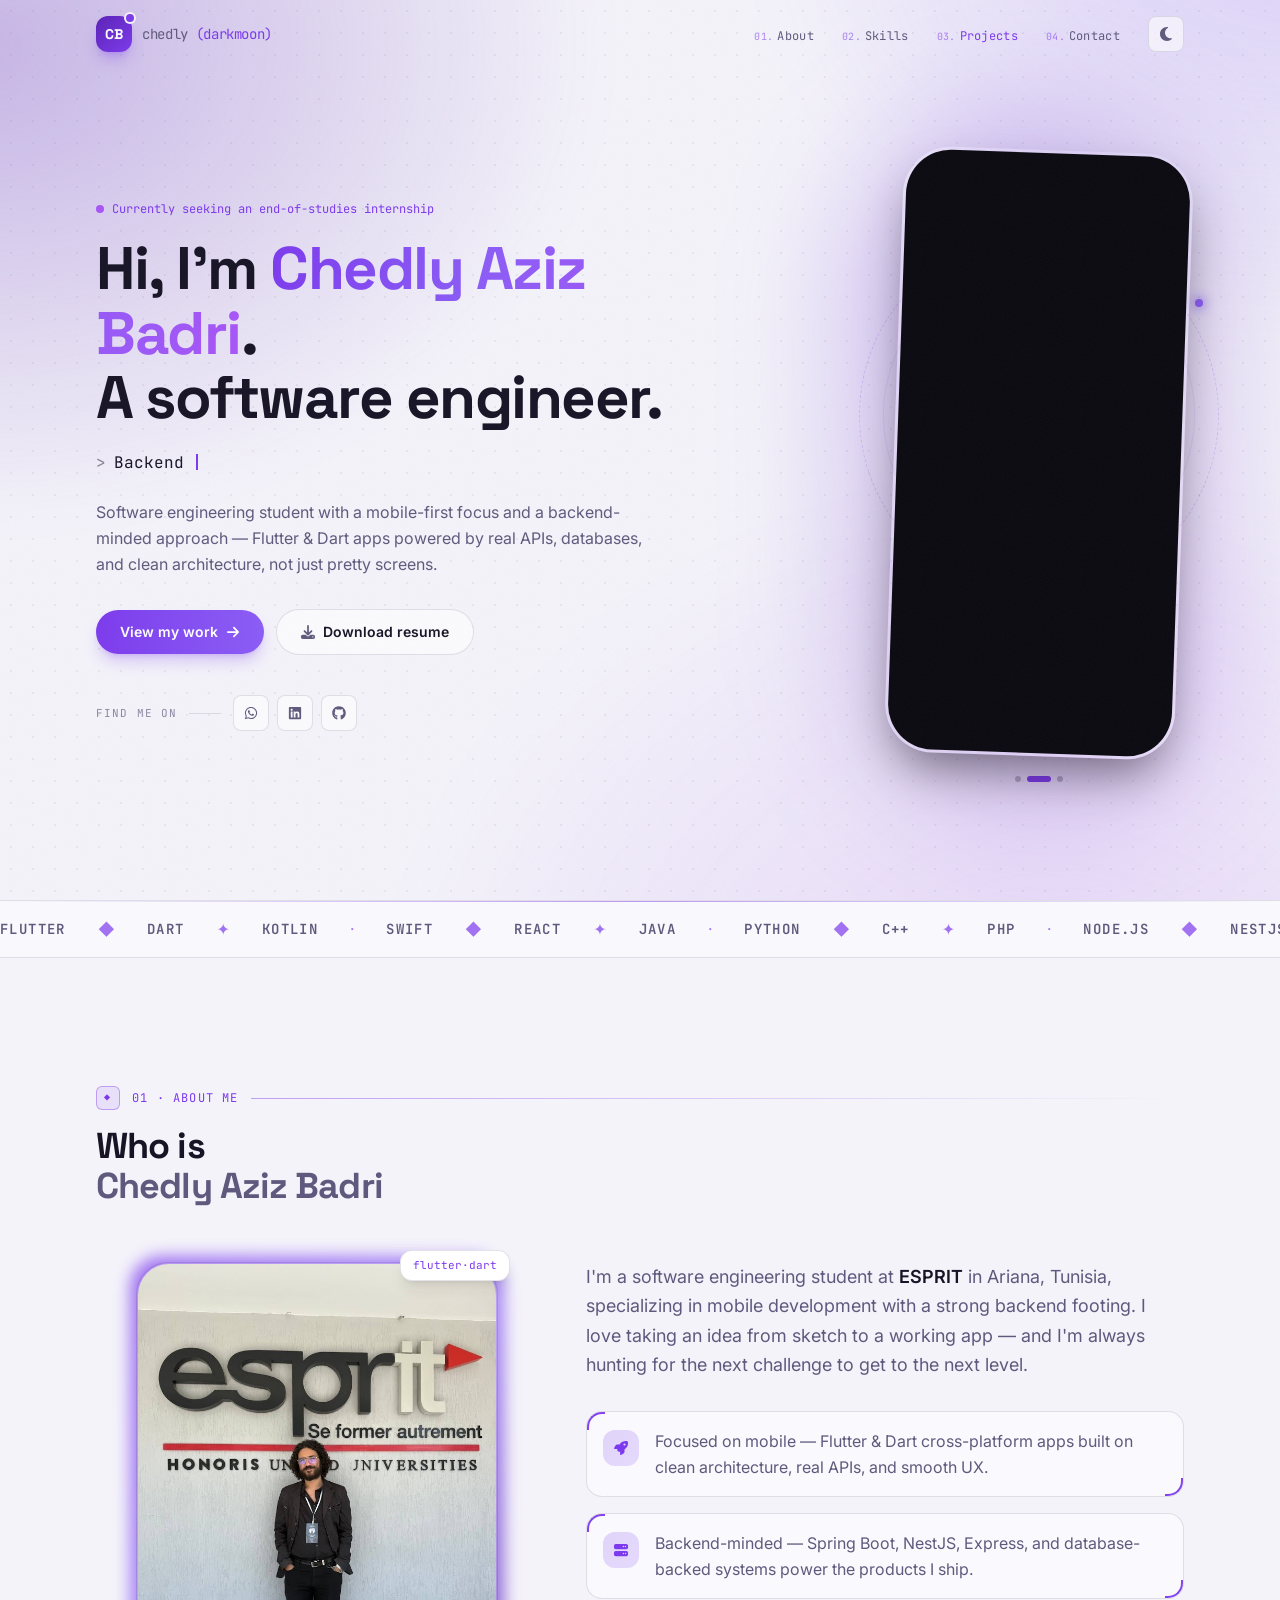
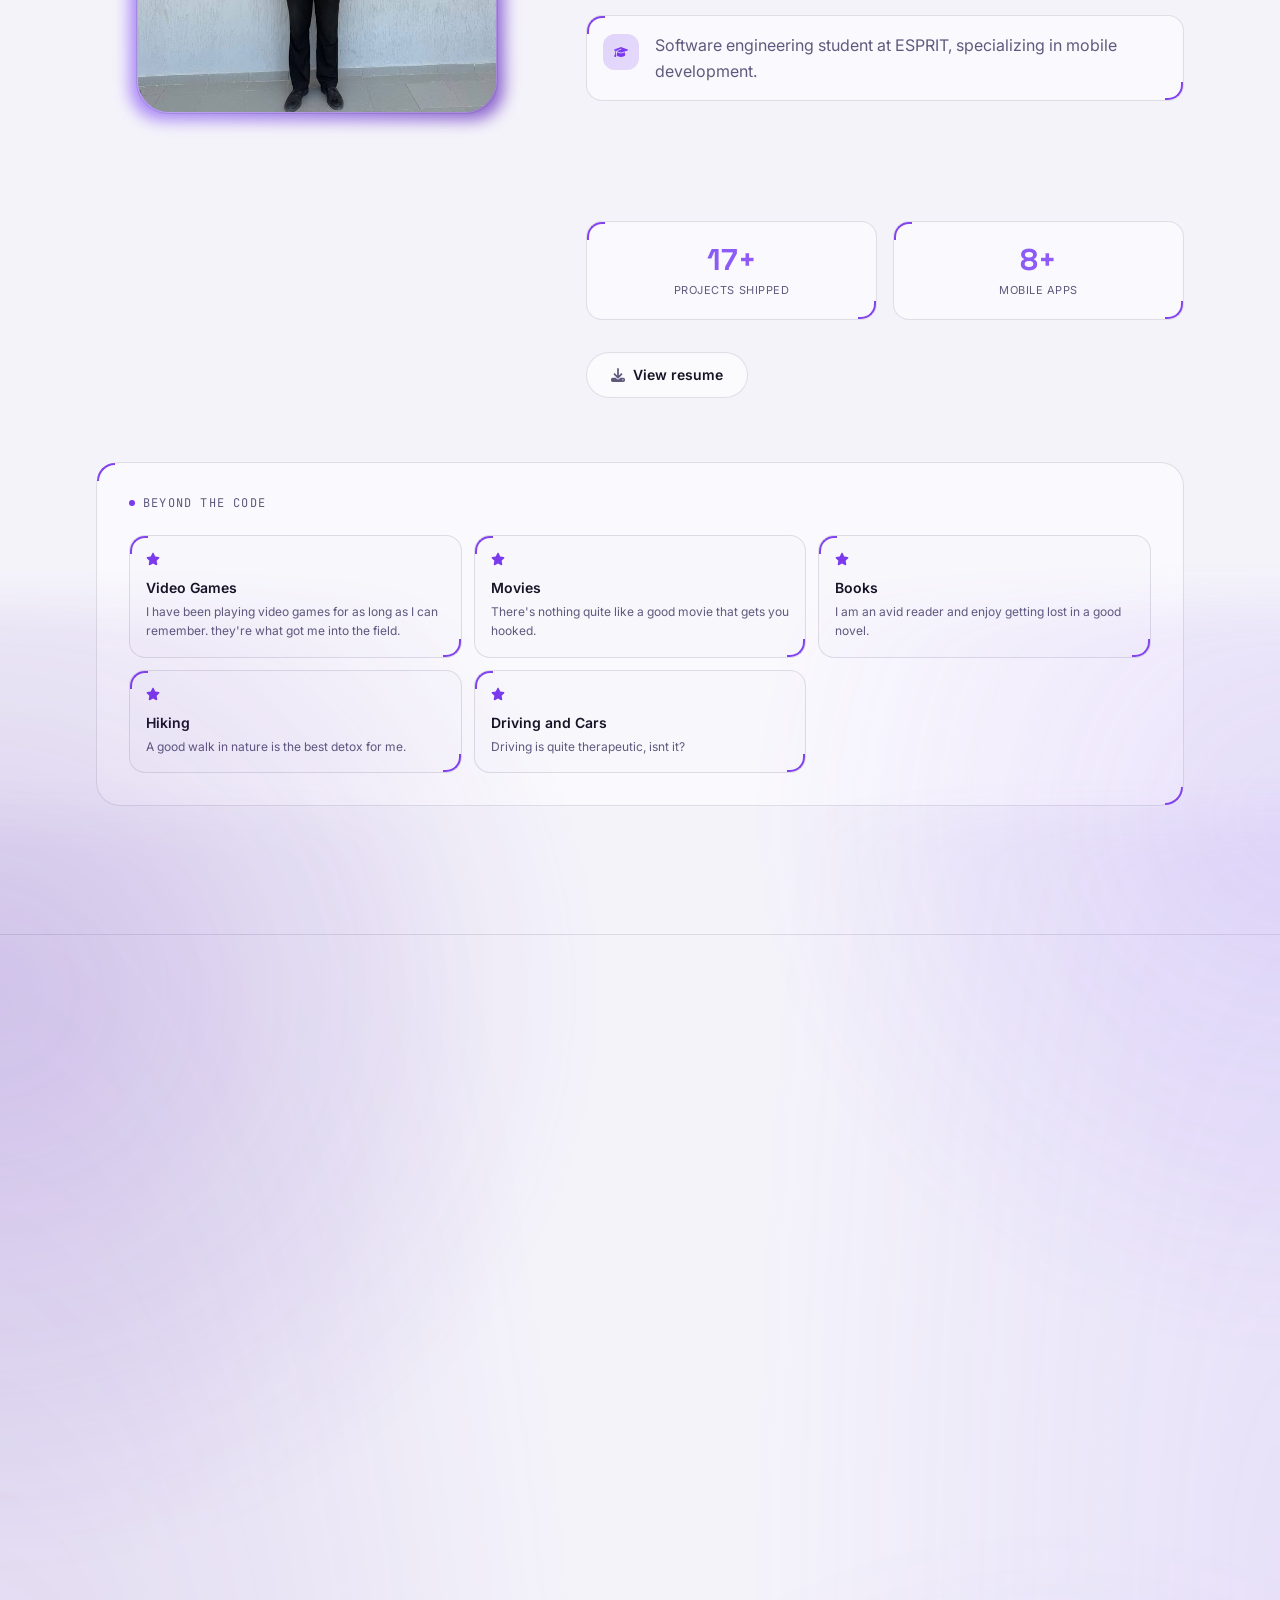
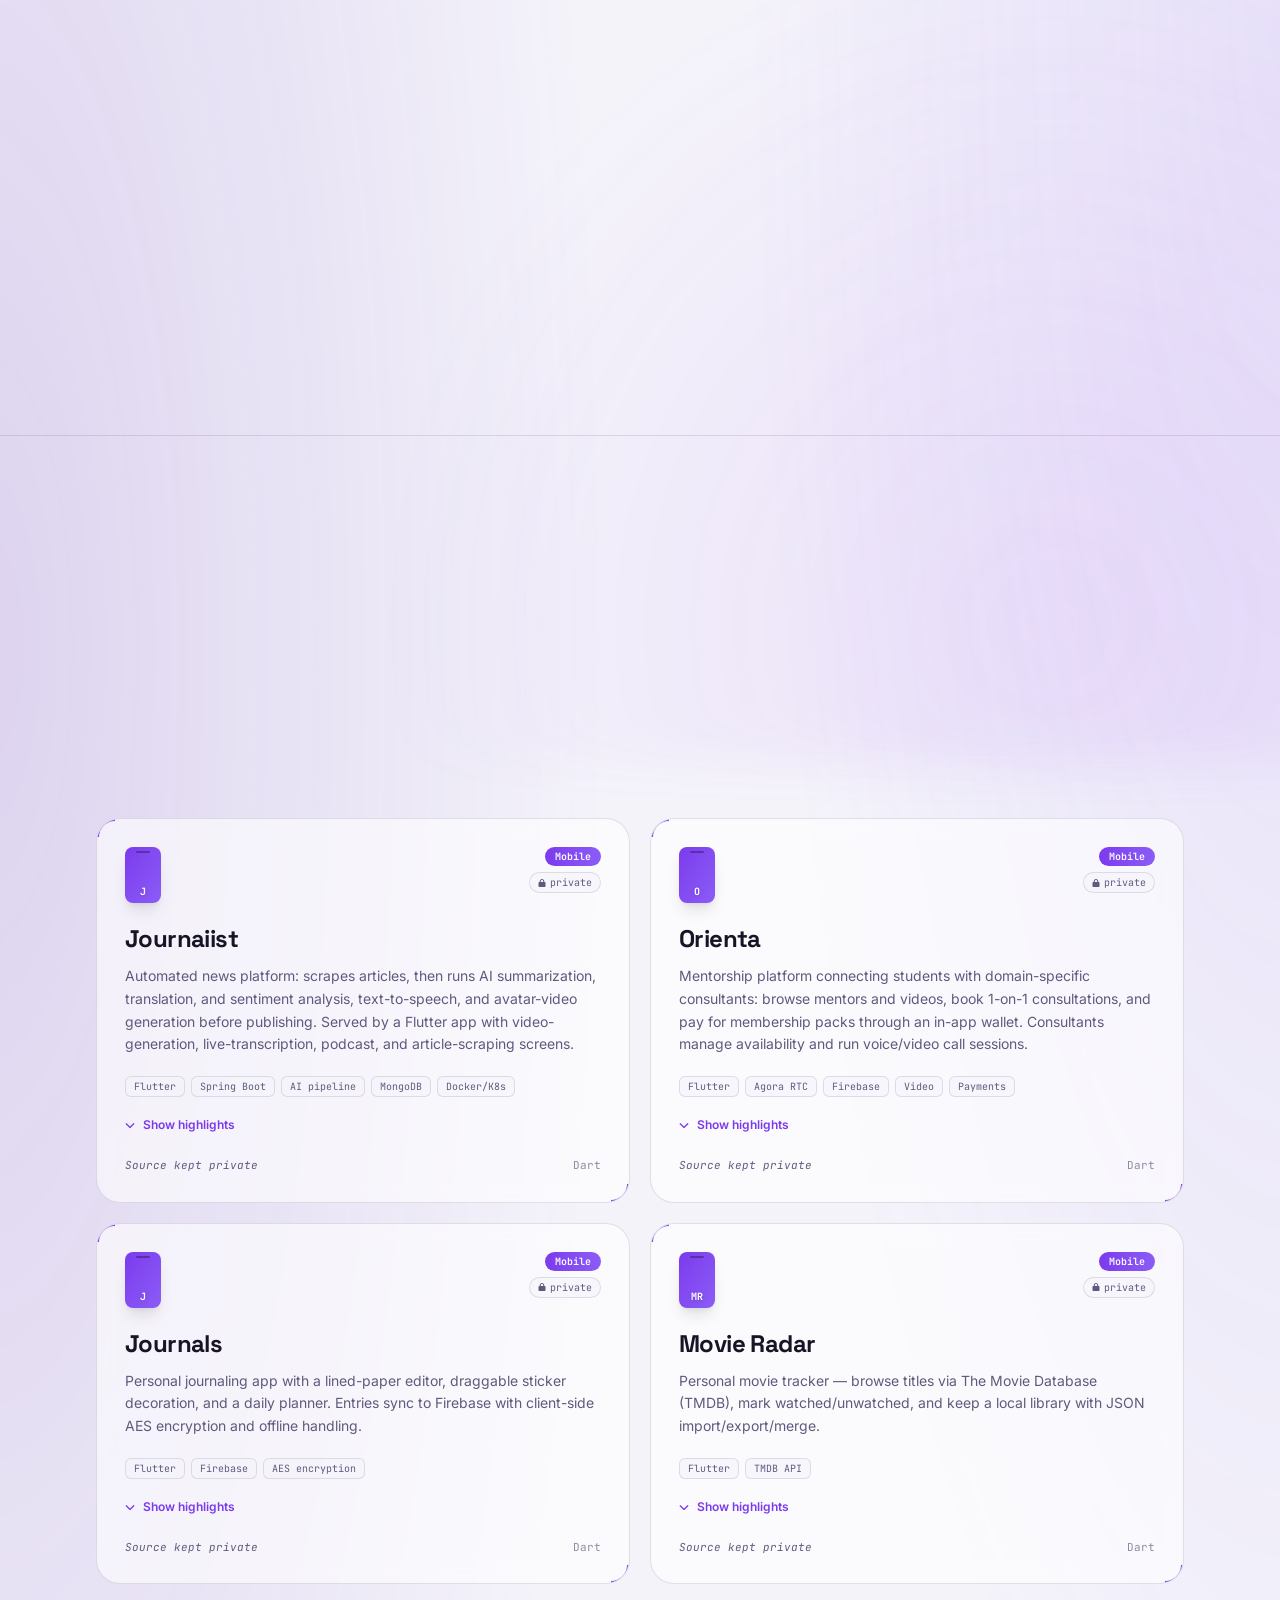
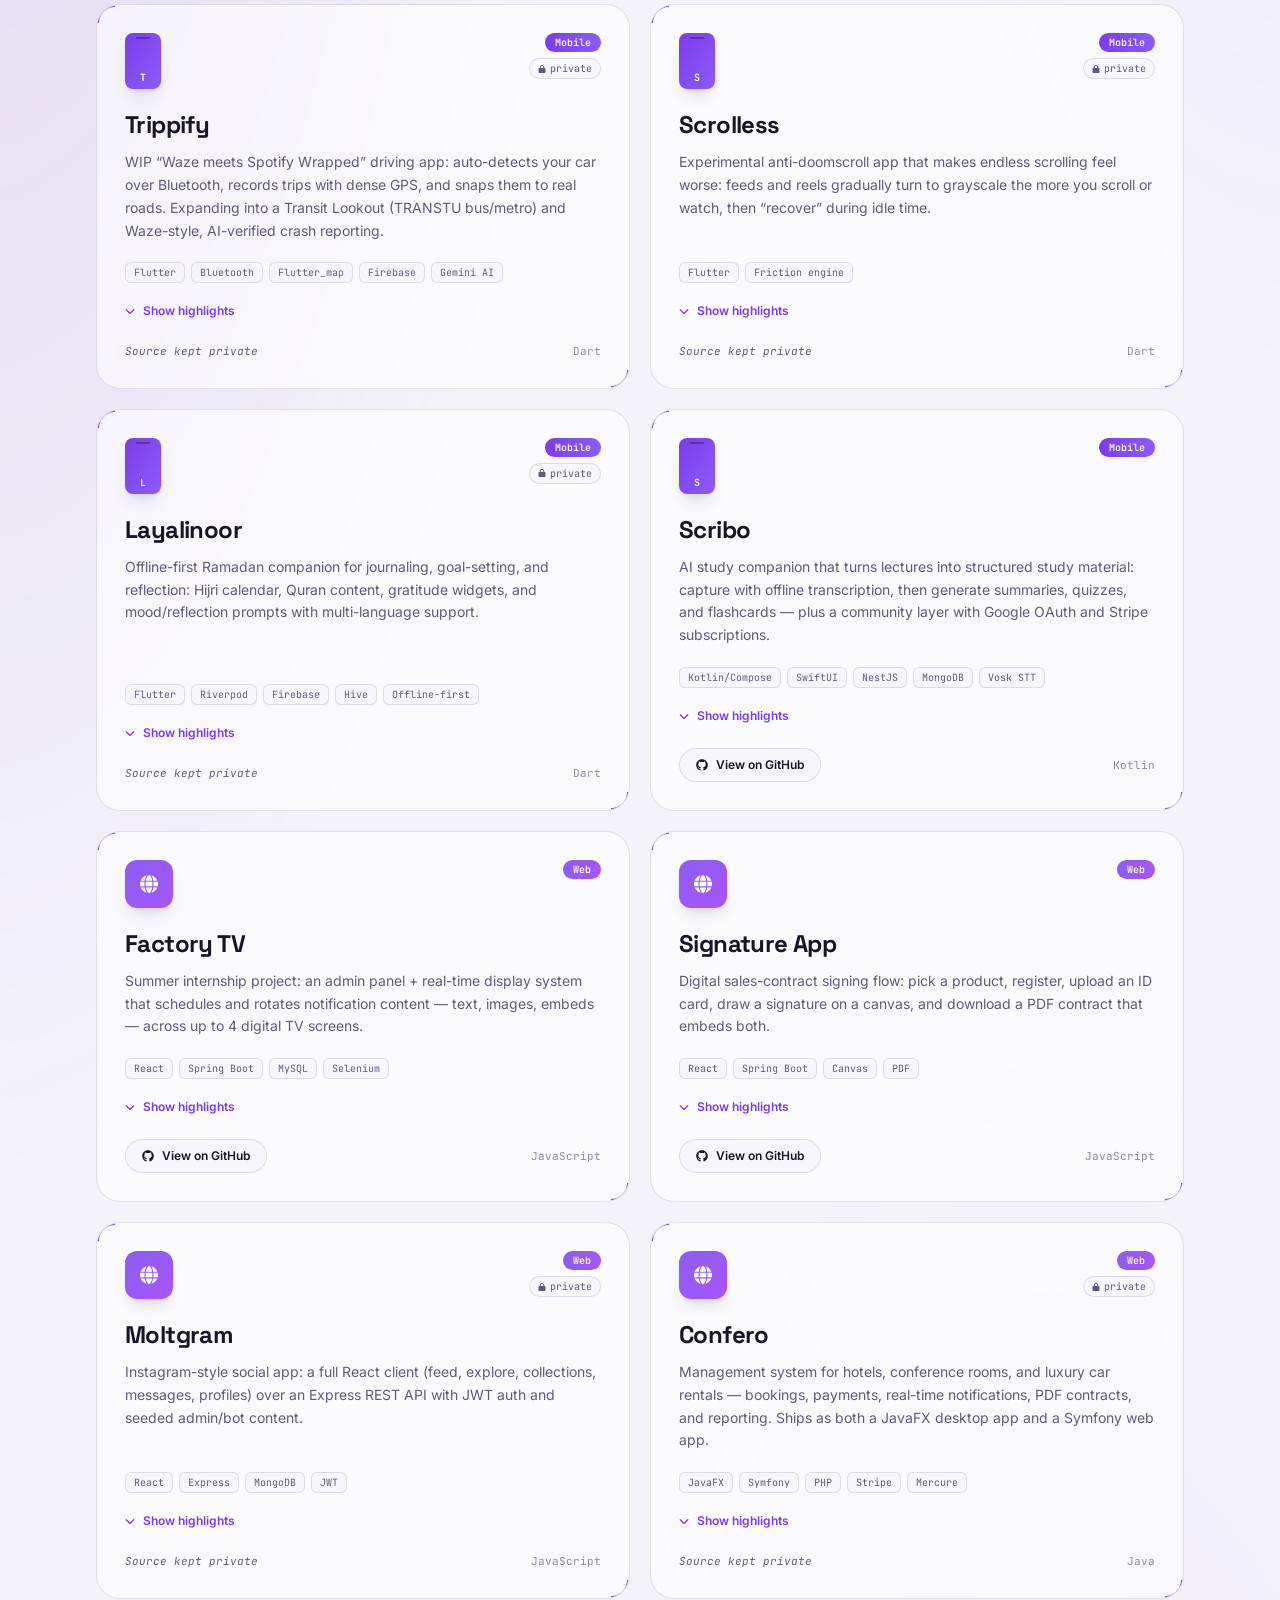
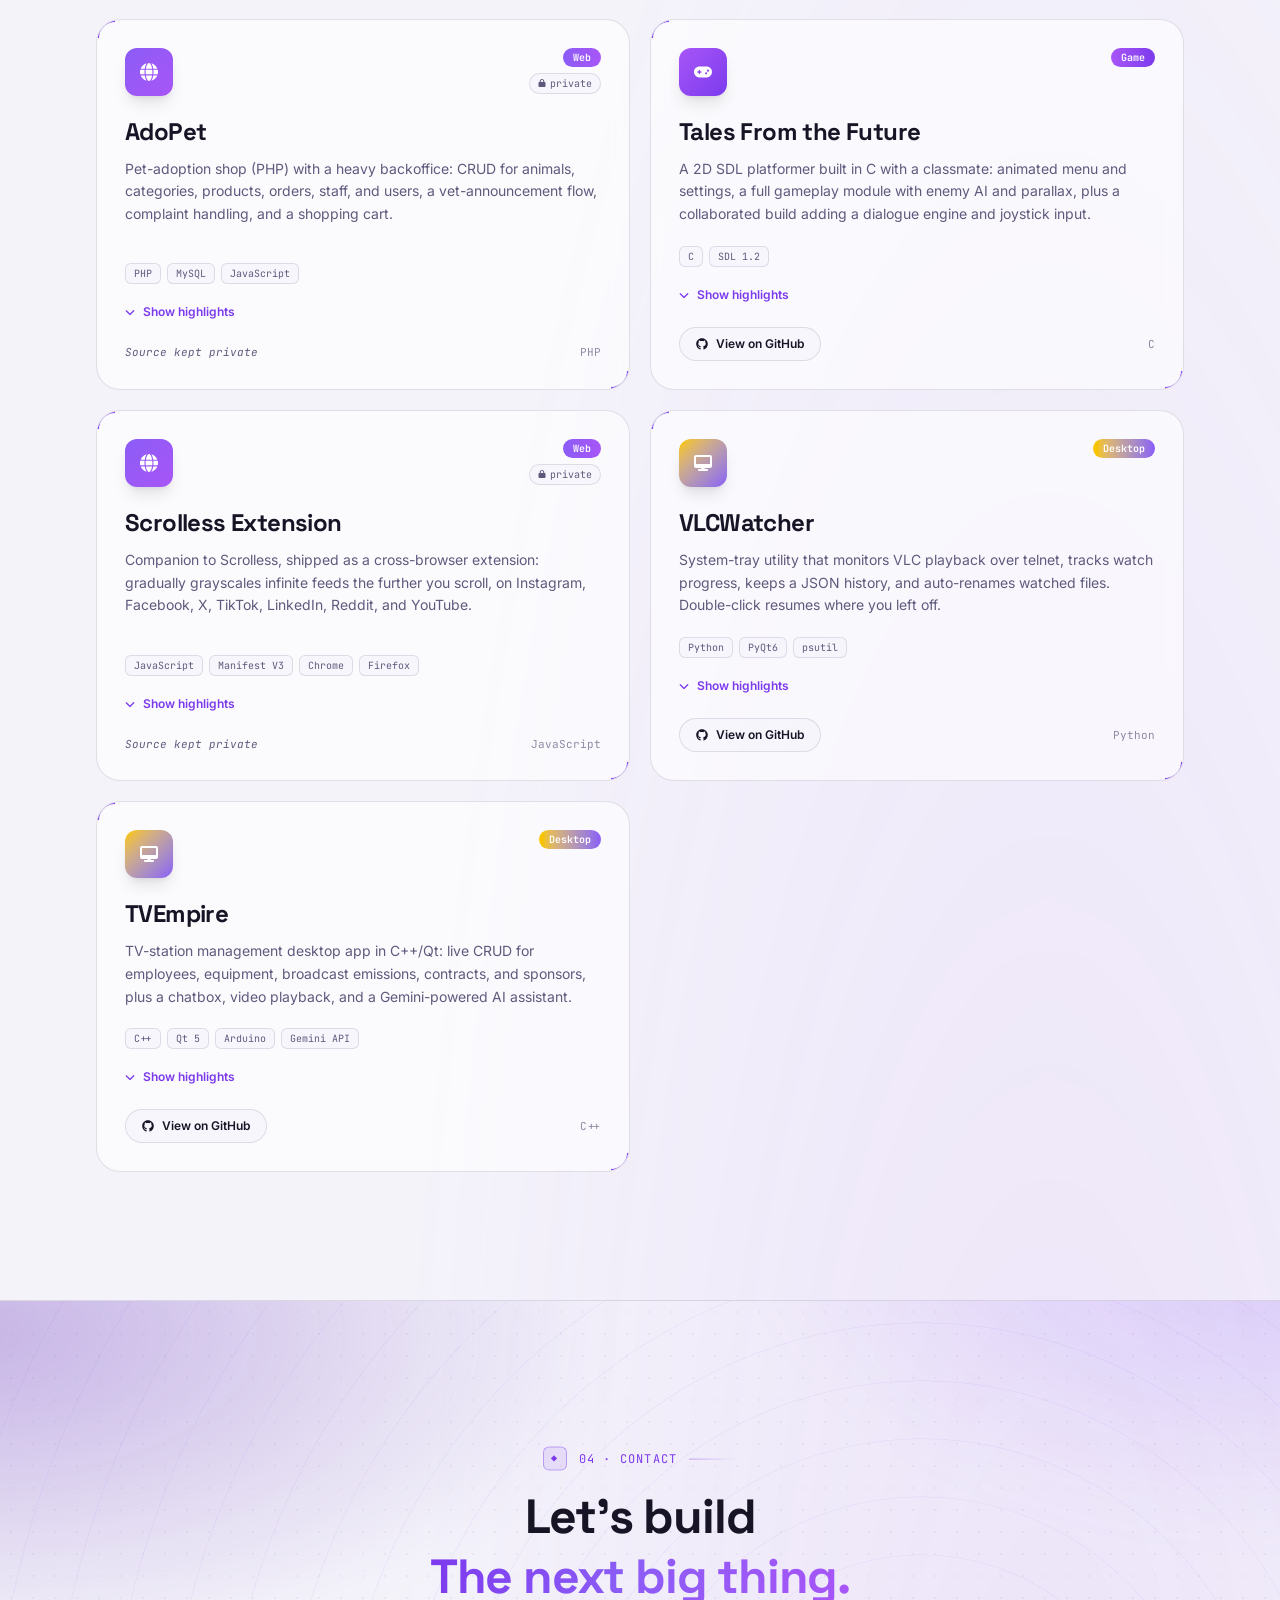
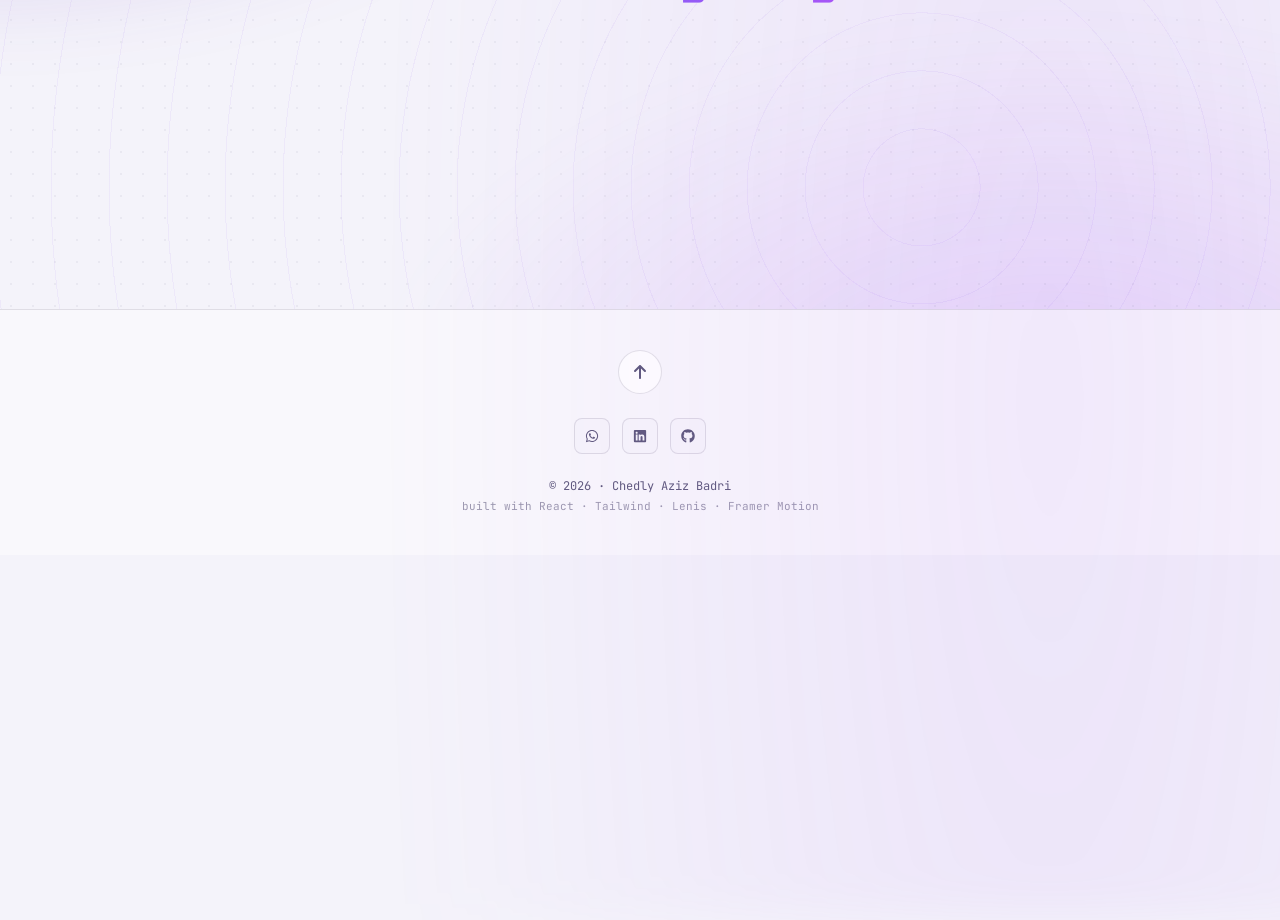
==== commit 2665b8c6: "deploy: dev @ 3a7ee43" ====
--- a/index.html
+++ b/index.html
@@ -4,14 +4,14 @@
     <meta charset="UTF-8" />
     <meta http-equiv="X-UA-Compatible" content="IE=edge" />
     <meta name="viewport" content="width=device-width, initial-scale=1.0" />
-    <title>Chedly Aziz Badri | Mobile Software Engineer</title>
+    <title>Chedly Aziz Badri | Software Engineer</title>
     <meta
       name="description"
-      content="Chedly Aziz Badri — mobile software engineer specializing in Flutter & Dart. Explore apps built for Android, iOS and beyond: Journaiist, Movie Radar, Orienta and more."
+      content="Chedly Aziz Badri — software engineer specializing in Flutter & Dart. Explore apps built for Android, iOS and beyond: Journaiist, Movie Radar, Orienta and more."
     />
     <meta
       name="keywords"
-      content="Chedly, Chedly Badri, mobile developer, flutter, dart, software engineer, flutter developer"
+      content="Chedly, Chedly Badri, software engineer, developer, flutter, dart, flutter developer"
     />
     <meta name="author" content="Chedly Aziz Badri" />
     <link rel="icon" type="image/jpeg" href="/moon.jpg" />
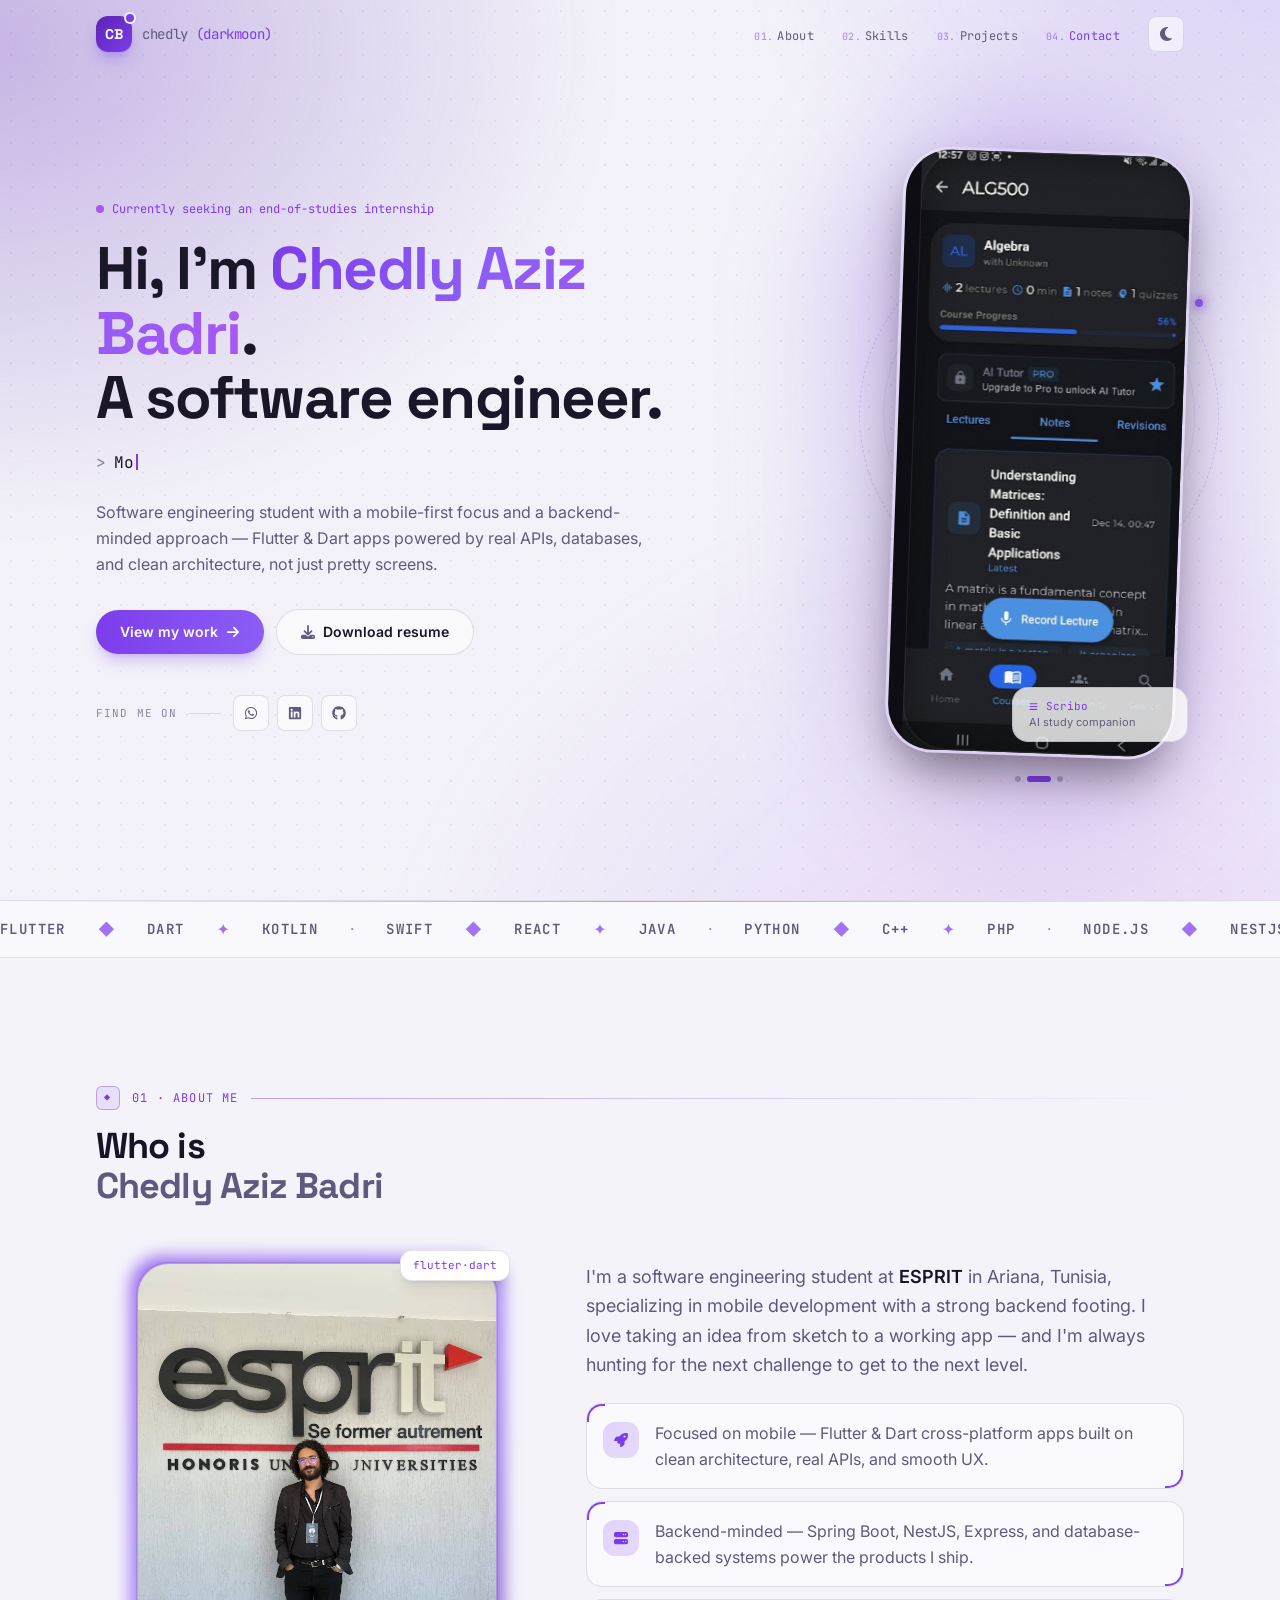
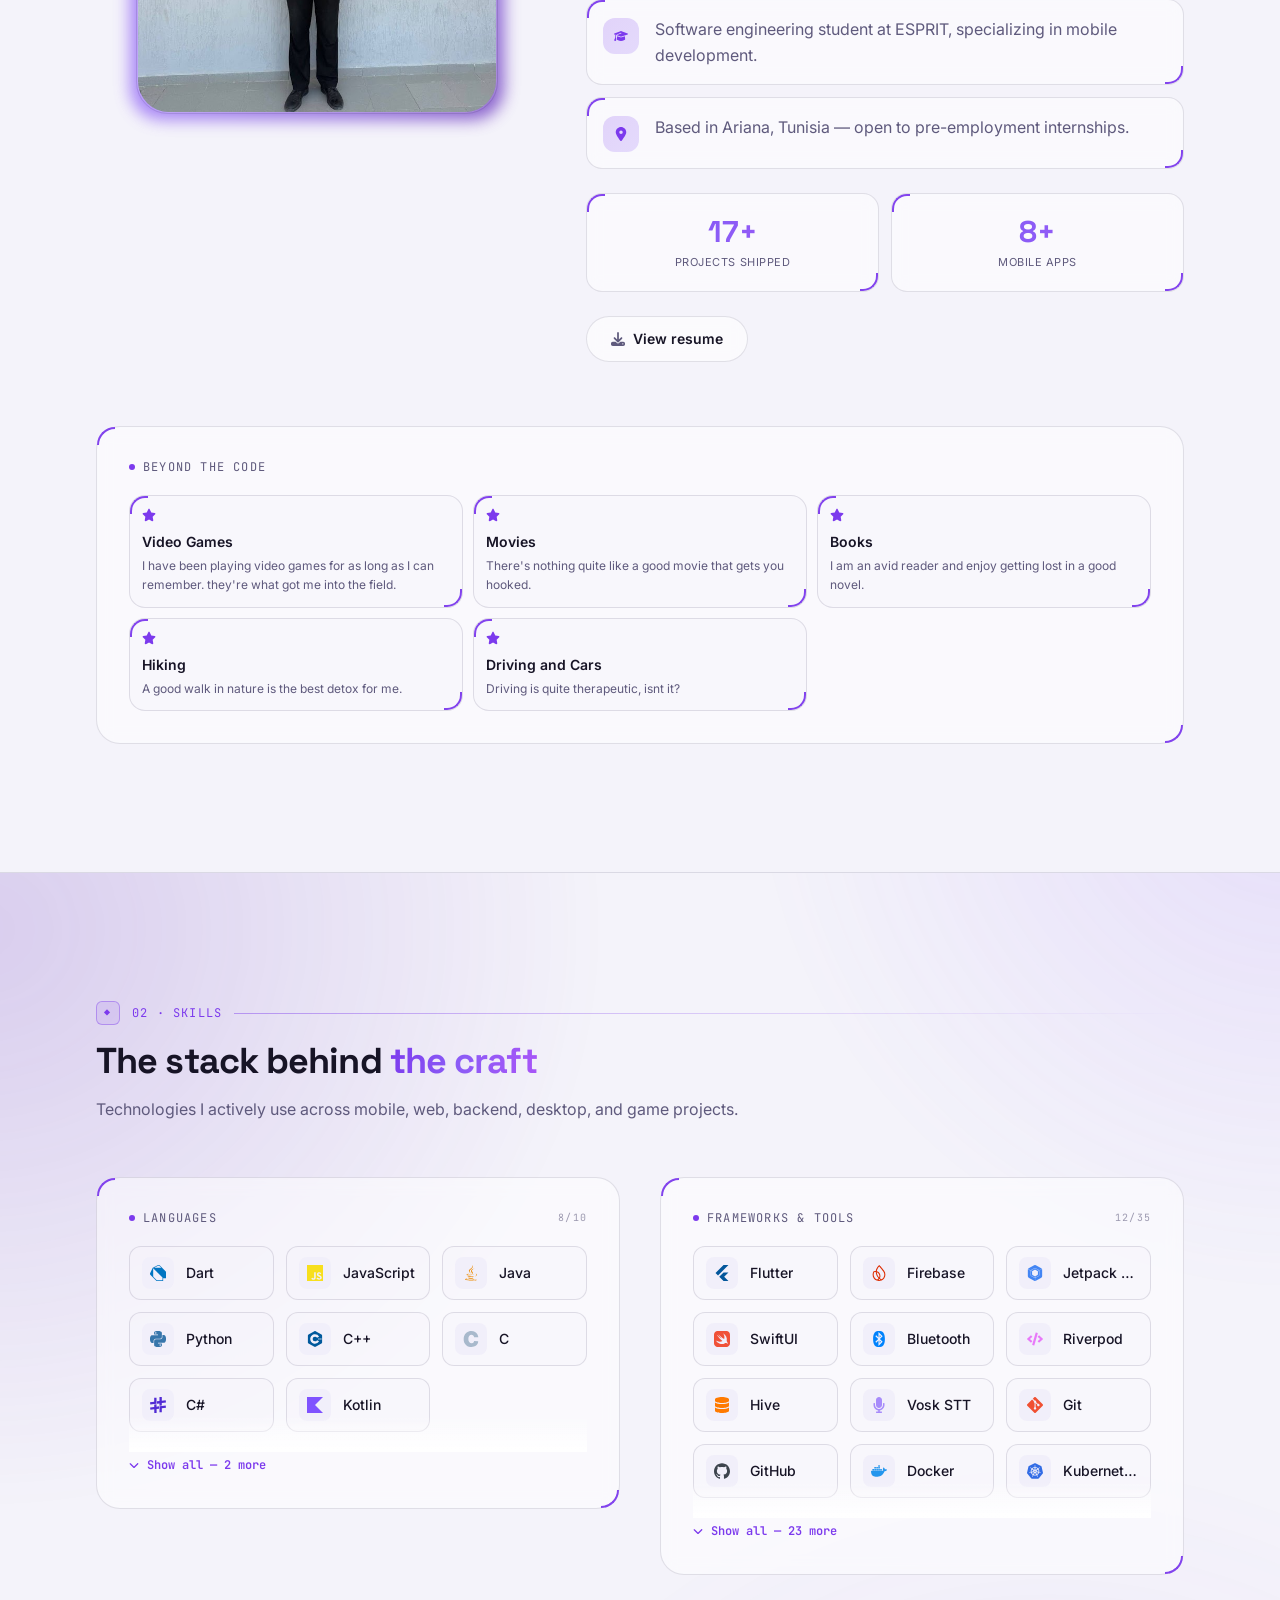
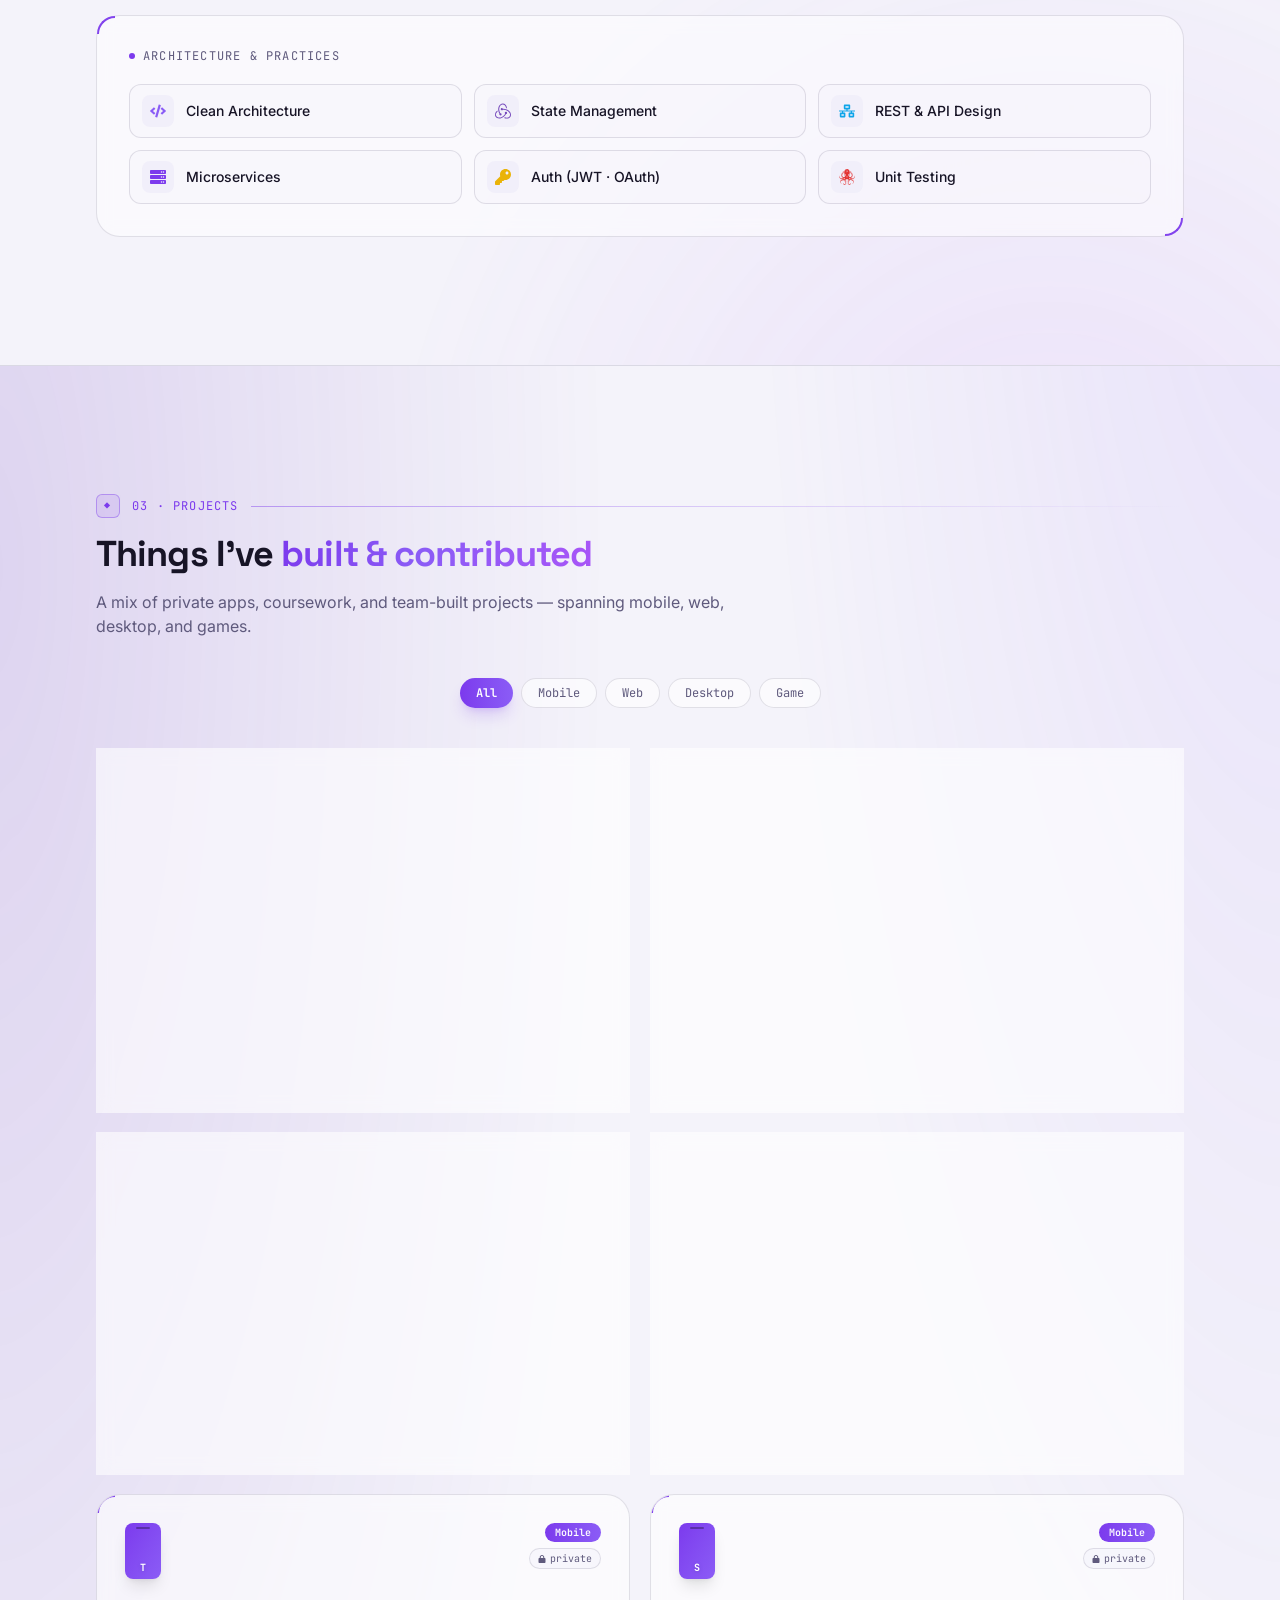
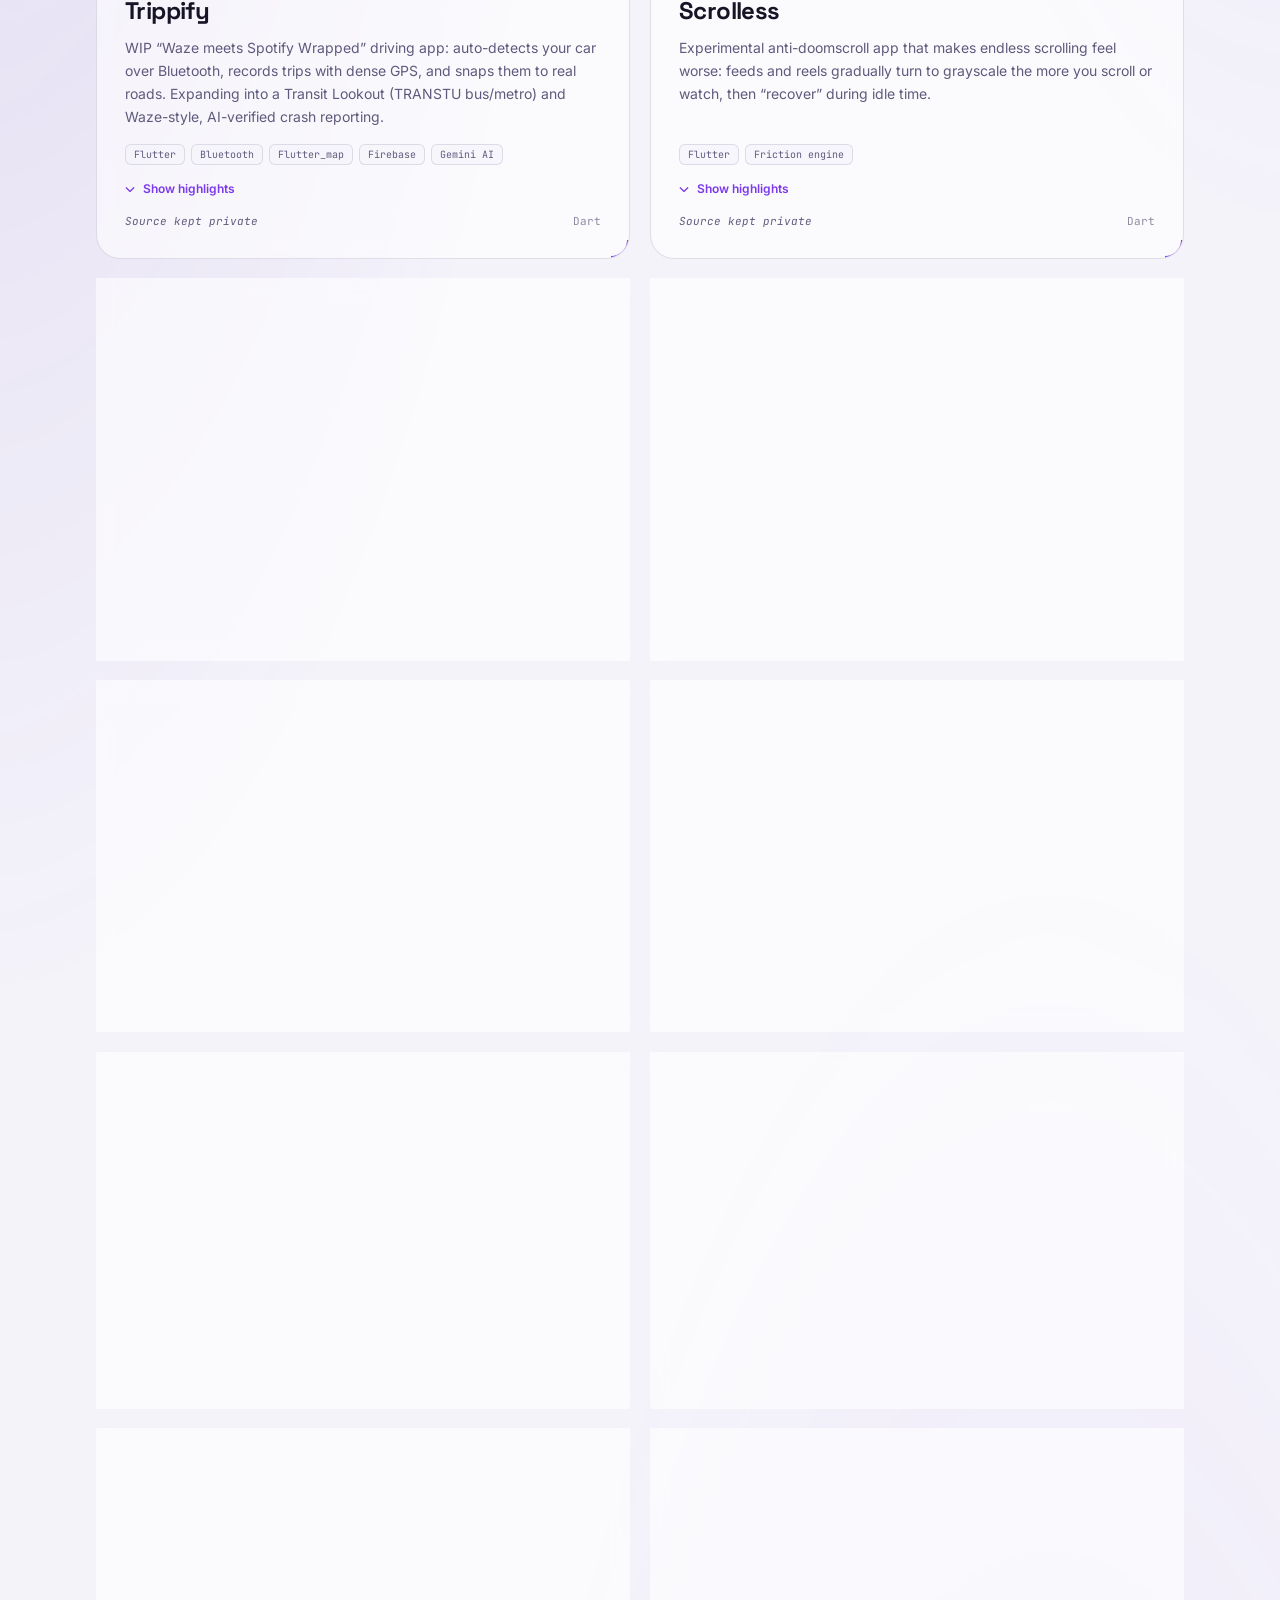
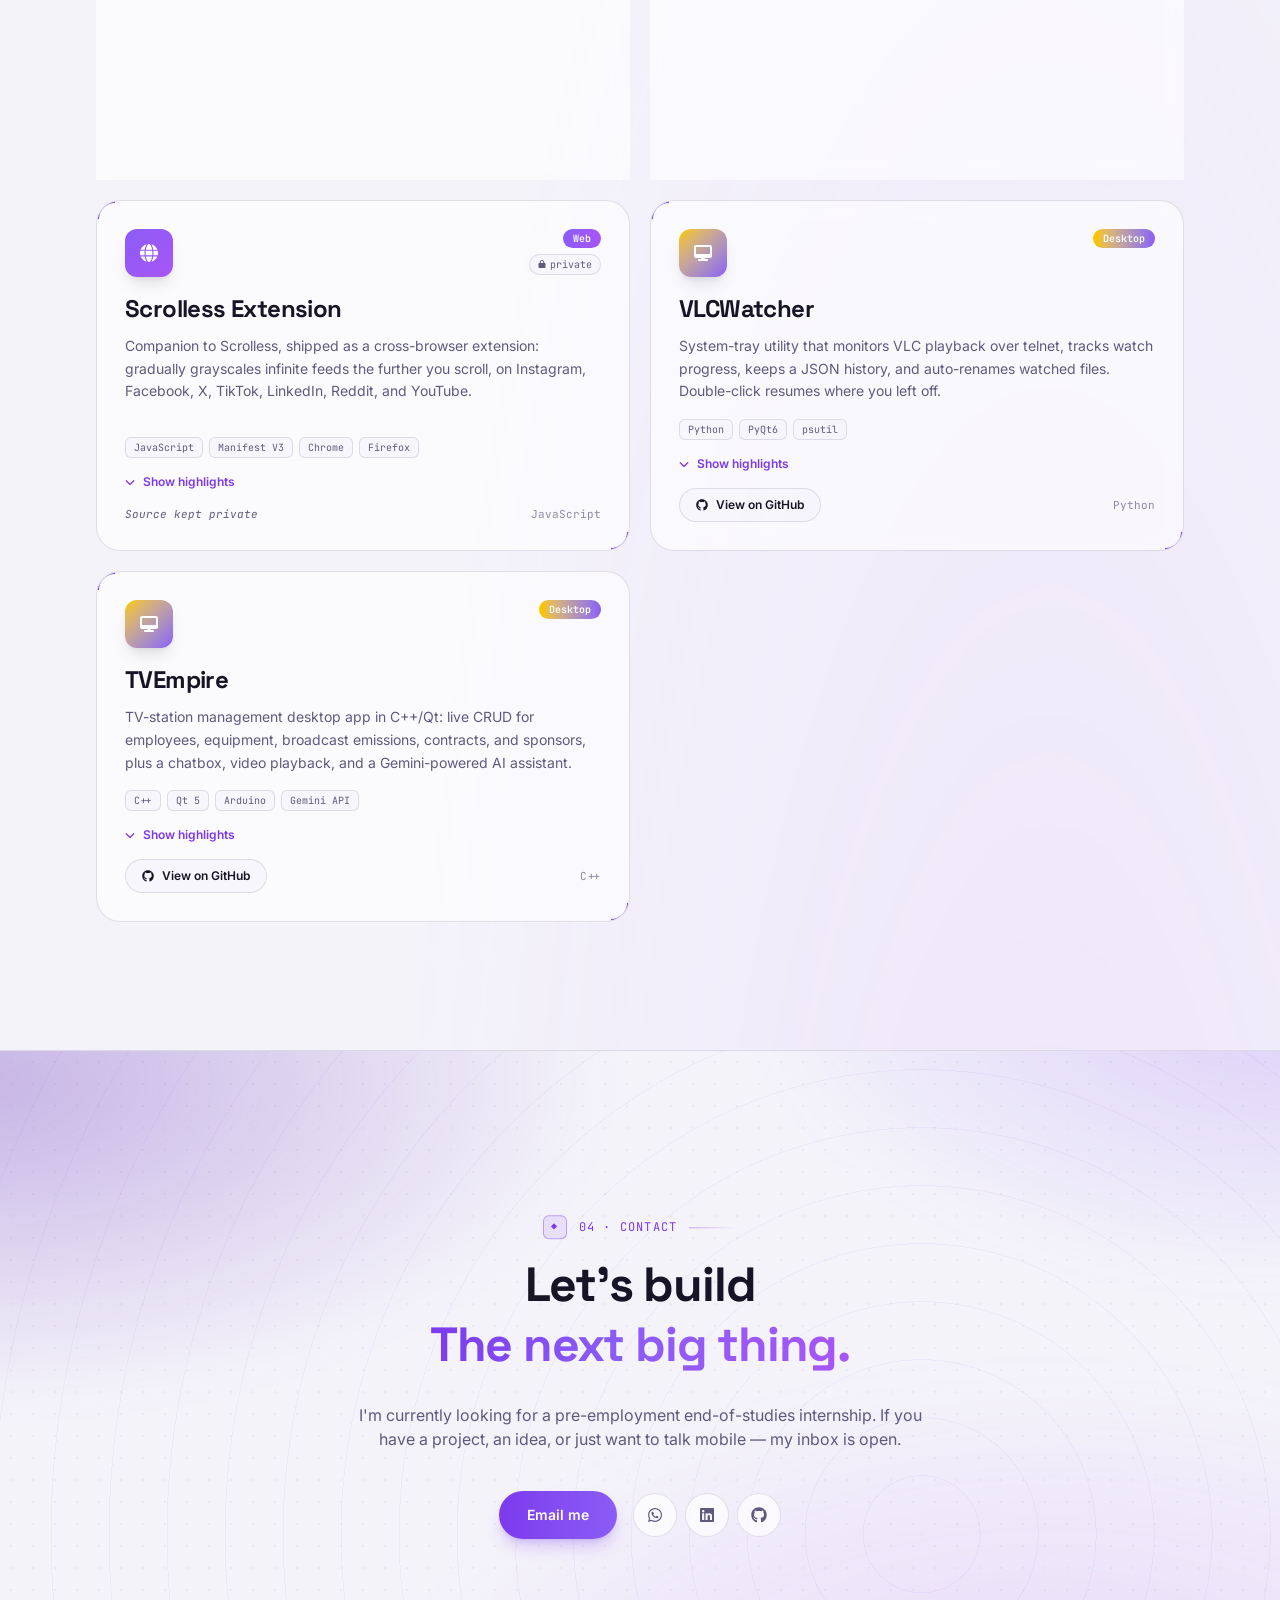
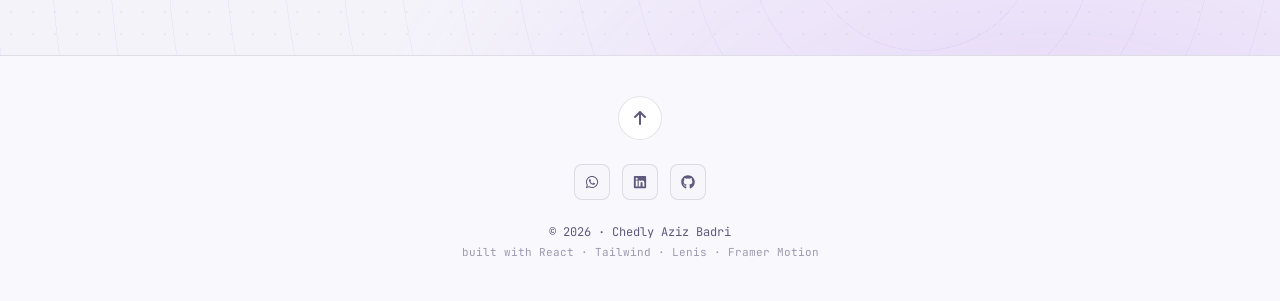
==== commit 0e20f6a3: "deploy: dev @ 0c03bd5" ====
--- a/index.html
+++ b/index.html
@@ -3,7 +3,7 @@
   <head>
     <meta charset="UTF-8" />
     <meta http-equiv="X-UA-Compatible" content="IE=edge" />
-    <meta name="viewport" content="width=device-width, initial-scale=1.0" />
+    <meta name="viewport" content="width=device-width, initial-scale=1.0, viewport-fit=cover" />
     <title>Chedly Aziz Badri | Software Engineer</title>
     <meta
       name="description"
@@ -40,8 +40,8 @@
         document.documentElement.classList.toggle("dark", dark);
       } catch (e) {}
     </script>
-    <script type="module" crossorigin src="/assets/index-DaKCfkuR.js"></script>
-    <link rel="stylesheet" crossorigin href="/assets/index-D63YLLi9.css">
+    <script type="module" crossorigin src="/assets/index-CBtIvv5E.js"></script>
+    <link rel="stylesheet" crossorigin href="/assets/index-CJaUDiU8.css">
   </head>
   <body>
     <div id="root"></div>
--- a/assets/index-CJaUDiU8.css
+++ b/assets/index-CJaUDiU8.css
@@ -0,0 +1 @@
+@layer properties{@supports (((-webkit-hyphens:none)) and (not (margin-trim:inline))) or ((-moz-orient:inline) and (not (color:rgb(from red r g b)))){*,:before,:after,::backdrop{--tw-translate-x:0;--tw-translate-y:0;--tw-translate-z:0;--tw-space-y-reverse:0;--tw-border-style:solid;--tw-gradient-position:initial;--tw-gradient-from:#0000;--tw-gradient-via:#0000;--tw-gradient-to:#0000;--tw-gradient-stops:initial;--tw-gradient-via-stops:initial;--tw-gradient-from-position:0%;--tw-gradient-via-position:50%;--tw-gradient-to-position:100%;--tw-leading:initial;--tw-font-weight:initial;--tw-tracking:initial;--tw-shadow:0 0 #0000;--tw-shadow-color:initial;--tw-shadow-alpha:100%;--tw-inset-shadow:0 0 #0000;--tw-inset-shadow-color:initial;--tw-inset-shadow-alpha:100%;--tw-ring-color:initial;--tw-ring-shadow:0 0 #0000;--tw-inset-ring-color:initial;--tw-inset-ring-shadow:0 0 #0000;--tw-ring-inset:initial;--tw-ring-offset-width:0px;--tw-ring-offset-color:#fff;--tw-ring-offset-shadow:0 0 #0000;--tw-blur:initial;--tw-brightness:initial;--tw-contrast:initial;--tw-grayscale:initial;--tw-hue-rotate:initial;--tw-invert:initial;--tw-opacity:initial;--tw-saturate:initial;--tw-sepia:initial;--tw-drop-shadow:initial;--tw-drop-shadow-color:initial;--tw-drop-shadow-alpha:100%;--tw-drop-shadow-size:initial;--tw-backdrop-blur:initial;--tw-backdrop-brightness:initial;--tw-backdrop-contrast:initial;--tw-backdrop-grayscale:initial;--tw-backdrop-hue-rotate:initial;--tw-backdrop-invert:initial;--tw-backdrop-opacity:initial;--tw-backdrop-saturate:initial;--tw-backdrop-sepia:initial;--tw-duration:initial;--tw-scale-x:1;--tw-scale-y:1;--tw-scale-z:1}}}@layer theme{:root,:host{--font-sans:"Inter", ui-sans-serif, system-ui, sans-serif;--font-mono:"JetBrains Mono", ui-monospace, monospace;--color-orange-400:oklch(75% .183 55.934);--color-yellow-400:oklch(85.2% .199 91.936);--color-black:#000;--color-white:#fff;--spacing:.25rem;--container-xl:36rem;--container-2xl:42rem;--container-3xl:48rem;--container-6xl:72rem;--text-xs:.75rem;--text-xs--line-height:calc(1 / .75);--text-sm:.875rem;--text-sm--line-height:calc(1.25 / .875);--text-base:1rem;--text-base--line-height: 1.5 ;--text-lg:1.125rem;--text-lg--line-height:calc(1.75 / 1.125);--text-xl:1.25rem;--text-xl--line-height:calc(1.75 / 1.25);--text-2xl:1.5rem;--text-2xl--line-height:calc(2 / 1.5);--text-3xl:1.875rem;--text-3xl--line-height: 1.2 ;--text-4xl:2.25rem;--text-4xl--line-height:calc(2.5 / 2.25);--text-5xl:3rem;--text-5xl--line-height:1;--text-6xl:3.75rem;--text-6xl--line-height:1;--font-weight-medium:500;--font-weight-semibold:600;--font-weight-bold:700;--tracking-tight:-.025em;--tracking-wide:.025em;--tracking-wider:.05em;--tracking-widest:.1em;--leading-tight:1.25;--leading-relaxed:1.625;--radius-md:.375rem;--radius-lg:.5rem;--radius-xl:.75rem;--radius-2xl:1rem;--animate-pulse:pulse 2s cubic-bezier(.4, 0, .6, 1) infinite;--blur-sm:8px;--blur-md:12px;--blur-xl:24px;--blur-3xl:64px;--default-transition-duration:.15s;--default-transition-timing-function:cubic-bezier(.4, 0, .2, 1);--default-font-family:var(--font-sans);--default-mono-font-family:var(--font-mono);--font-display:"Space Grotesk", ui-sans-serif, system-ui, sans-serif;--color-void:#f4f3fa;--color-surface:#fff;--color-raised:#f1effa;--color-line:#251c421f;--color-mist:#5f5a7d;--color-foam:#171426;--color-accent:#7c3aed;--color-accent-strong:#5b21b6;--color-teal:#a855f7;--color-glow:#8b5cf6;--animate-marquee:marquee 28s linear infinite;--animate-float:float 7s ease-in-out infinite;--animate-aurora:aurora 14s ease-in-out infinite;--animate-spin-slow:spin-slow 32s linear infinite}}@layer base{*,:after,:before,::backdrop{box-sizing:border-box;border:0 solid;margin:0;padding:0}::file-selector-button{box-sizing:border-box;border:0 solid;margin:0;padding:0}html,:host{-webkit-text-size-adjust:100%;tab-size:4;line-height:1.5;font-family:var(--default-font-family,-apple-system, BlinkMacSystemFont, "Segoe UI", Roboto, "Helvetica Neue", "Noto Sans", Arial, sans-serif, "Apple Color Emoji", "Segoe UI Emoji", "Segoe UI Symbol", "Noto Color Emoji");font-feature-settings:var(--default-font-feature-settings,normal);font-variation-settings:var(--default-font-variation-settings,normal);-webkit-tap-highlight-color:transparent}hr{height:0;color:inherit;border-top-width:1px}abbr:where([title]){-webkit-text-decoration:underline dotted;text-decoration:underline dotted}h1,h2,h3,h4,h5,h6{font-size:inherit;font-weight:inherit}a{color:inherit;-webkit-text-decoration:inherit;text-decoration:inherit}b,strong{font-weight:bolder}code,kbd,samp,pre{font-family:var(--default-mono-font-family,ui-monospace, SFMono-Regular, Menlo, Monaco, Consolas, "Liberation Mono", "Courier New", monospace);font-feature-settings:var(--default-mono-font-feature-settings,normal);font-variation-settings:var(--default-mono-font-variation-settings,normal);font-size:1em}small{font-size:80%}sub,sup{vertical-align:baseline;font-size:75%;line-height:0;position:relative}sub{bottom:-.25em}sup{top:-.5em}table{text-indent:0;border-color:inherit;border-collapse:collapse}:-moz-focusring:where(:not(iframe)){outline:auto}progress{vertical-align:baseline}summary{display:list-item}ol,ul,menu{list-style:none}img,svg,video,canvas,audio,iframe,embed,object{vertical-align:middle;display:block}img,video{max-width:100%;height:auto}button,input,select,optgroup,textarea{font:inherit;font-feature-settings:inherit;font-variation-settings:inherit;letter-spacing:inherit;color:inherit;opacity:1;background-color:#0000;border-radius:0}::file-selector-button{font:inherit;font-feature-settings:inherit;font-variation-settings:inherit;letter-spacing:inherit;color:inherit;opacity:1;background-color:#0000;border-radius:0}:where(select:is([multiple],[size])) optgroup{font-weight:bolder}:where(select:is([multiple],[size])) optgroup option{padding-inline-start:20px}::file-selector-button{margin-inline-end:4px}::placeholder{opacity:1}@supports (not ((-webkit-appearance:-apple-pay-button))) or (contain-intrinsic-size:1px){::placeholder{color:currentColor}@supports (color:color-mix(in lab,red,red)){::placeholder{color:color-mix(in oklab,currentcolor 50%,transparent)}}}textarea{resize:vertical}::-webkit-search-decoration{-webkit-appearance:none}::-webkit-date-and-time-value{min-height:1lh;text-align:inherit}::-webkit-datetime-edit{display:inline-flex}::-webkit-datetime-edit-fields-wrapper{padding:0}::-webkit-datetime-edit{padding-block:0}::-webkit-datetime-edit-year-field{padding-block:0}::-webkit-datetime-edit-month-field{padding-block:0}::-webkit-datetime-edit-day-field{padding-block:0}::-webkit-datetime-edit-hour-field{padding-block:0}::-webkit-datetime-edit-minute-field{padding-block:0}::-webkit-datetime-edit-second-field{padding-block:0}::-webkit-datetime-edit-millisecond-field{padding-block:0}::-webkit-datetime-edit-meridiem-field{padding-block:0}::-webkit-calendar-picker-indicator{line-height:1}:-moz-ui-invalid{box-shadow:none}button,input:where([type=button],[type=reset],[type=submit]){appearance:button}::file-selector-button{appearance:button}::-webkit-inner-spin-button{height:auto}::-webkit-outer-spin-button{height:auto}[hidden]:where(:not([hidden=until-found])){display:none!important}}@layer components;@layer utilities{.pointer-events-none{pointer-events:none}.visible{visibility:visible}.absolute{position:absolute}.fixed{position:fixed}.relative{position:relative}.-inset-1\.5{inset:calc(var(--spacing) * -1.5)}.-inset-10{inset:calc(var(--spacing) * -10)}.inset-0{inset:0}.inset-6{inset:calc(var(--spacing) * 6)}.inset-x-0{inset-inline:0}.-top-0\.5{top:calc(var(--spacing) * -.5)}.-top-1{top:calc(var(--spacing) * -1)}.-top-3{top:calc(var(--spacing) * -3)}.-top-9{top:calc(var(--spacing) * -9)}.-top-20{top:calc(var(--spacing) * -20)}.top-0{top:0}.top-1{top:var(--spacing)}.top-16{top:calc(var(--spacing) * 16)}.top-\[42\%\]{top:42%}.-right-0\.5{right:calc(var(--spacing) * -.5)}.-right-1{right:calc(var(--spacing) * -1)}.-right-3{right:calc(var(--spacing) * -3)}.right-0{right:0}.right-4{right:calc(var(--spacing) * 4)}.bottom-6{bottom:calc(var(--spacing) * 6)}.bottom-10{bottom:calc(var(--spacing) * 10)}.left-0{left:0}.left-1\/2{left:50%}.left-10{left:calc(var(--spacing) * 10)}.z-10{z-index:10}.z-50{z-index:50}.mx-auto{margin-inline:auto}.mt-0\.5{margin-top:calc(var(--spacing) * .5)}.mt-1{margin-top:var(--spacing)}.mt-2\.5{margin-top:calc(var(--spacing) * 2.5)}.mt-3{margin-top:calc(var(--spacing) * 3)}.mt-4{margin-top:calc(var(--spacing) * 4)}.mt-5{margin-top:calc(var(--spacing) * 5)}.mt-6{margin-top:calc(var(--spacing) * 6)}.mt-8{margin-top:calc(var(--spacing) * 8)}.mt-10{margin-top:calc(var(--spacing) * 10)}.mt-\[7px\]{margin-top:7px}.mr-1{margin-right:var(--spacing)}.mr-2{margin-right:calc(var(--spacing) * 2)}.mb-5{margin-bottom:calc(var(--spacing) * 5)}.ml-0\.5{margin-left:calc(var(--spacing) * .5)}.ml-auto{margin-left:auto}.block{display:block}.flex{display:flex}.grid{display:grid}.hidden{display:none}.inline-block{display:inline-block}.inline-flex{display:inline-flex}.aspect-\[4\/5\]{aspect-ratio:4/5}.aspect-\[9\/19\]{aspect-ratio:9/19}.h-0\.5{height:calc(var(--spacing) * .5)}.h-1\.5{height:calc(var(--spacing) * 1.5)}.h-2{height:calc(var(--spacing) * 2)}.h-3{height:calc(var(--spacing) * 3)}.h-6{height:calc(var(--spacing) * 6)}.h-8{height:calc(var(--spacing) * 8)}.h-9{height:calc(var(--spacing) * 9)}.h-11{height:calc(var(--spacing) * 11)}.h-12{height:calc(var(--spacing) * 12)}.h-14{height:calc(var(--spacing) * 14)}.h-20{height:calc(var(--spacing) * 20)}.h-\[1em\]{height:1em}.h-\[360px\]{height:360px}.h-full{height:100%}.h-px{height:1px}.min-h-\[1\.5rem\]{min-height:1.5rem}.min-h-screen{min-height:100vh}.w-1\.5{width:calc(var(--spacing) * 1.5)}.w-2{width:calc(var(--spacing) * 2)}.w-3{width:calc(var(--spacing) * 3)}.w-3\.5{width:calc(var(--spacing) * 3.5)}.w-4{width:calc(var(--spacing) * 4)}.w-6{width:calc(var(--spacing) * 6)}.w-8{width:calc(var(--spacing) * 8)}.w-9{width:calc(var(--spacing) * 9)}.w-11{width:calc(var(--spacing) * 11)}.w-12{width:calc(var(--spacing) * 12)}.w-44{width:calc(var(--spacing) * 44)}.w-\[2px\]{width:2px}.w-\[270px\]{width:270px}.w-\[360px\]{width:360px}.w-fit{width:fit-content}.w-full{width:100%}.w-max{width:max-content}.max-w-2xl{max-width:var(--container-2xl)}.max-w-3xl{max-width:var(--container-3xl)}.max-w-6xl{max-width:var(--container-6xl)}.max-w-\[360px\]{max-width:360px}.max-w-xl{max-width:var(--container-xl)}.flex-1{flex:1}.shrink-0{flex-shrink:0}.-translate-x-1\/2{--tw-translate-x: -50% ;translate:var(--tw-translate-x) var(--tw-translate-y)}.-translate-y-1\/2{--tw-translate-y: -50% ;translate:var(--tw-translate-x) var(--tw-translate-y)}.-translate-y-\[6px\]{--tw-translate-y: -6px ;translate:var(--tw-translate-x) var(--tw-translate-y)}.translate-y-\[2px\]{--tw-translate-y:2px;translate:var(--tw-translate-x) var(--tw-translate-y)}.translate-y-\[6px\]{--tw-translate-y:6px;translate:var(--tw-translate-x) var(--tw-translate-y)}.-rotate-45{rotate:-45deg}.rotate-45{rotate:45deg}.rotate-180{rotate:180deg}.animate-float{animation:var(--animate-float)}.animate-marquee{animation:var(--animate-marquee)}.animate-pulse{animation:var(--animate-pulse)}.animate-spin-slow{animation:var(--animate-spin-slow)}.scroll-mt-24{scroll-margin-top:calc(var(--spacing) * 24)}.grid-cols-2{grid-template-columns:repeat(2,minmax(0,1fr))}.flex-col{flex-direction:column}.flex-wrap{flex-wrap:wrap}.items-center{align-items:center}.items-end{align-items:flex-end}.items-start{align-items:flex-start}.justify-between{justify-content:space-between}.justify-center{justify-content:center}.gap-1{gap:var(--spacing)}.gap-1\.5{gap:calc(var(--spacing) * 1.5)}.gap-2{gap:calc(var(--spacing) * 2)}.gap-2\.5{gap:calc(var(--spacing) * 2.5)}.gap-3{gap:calc(var(--spacing) * 3)}.gap-4{gap:calc(var(--spacing) * 4)}.gap-6{gap:calc(var(--spacing) * 6)}.gap-8{gap:calc(var(--spacing) * 8)}.gap-10{gap:calc(var(--spacing) * 10)}.gap-14{gap:calc(var(--spacing) * 14)}.gap-\[5px\]{gap:5px}:where(.space-y-1>:not(:last-child)){--tw-space-y-reverse:0;margin-block-start:calc(var(--spacing) * var(--tw-space-y-reverse));margin-block-end:calc(var(--spacing) * calc(1 - var(--tw-space-y-reverse)))}:where(.space-y-3>:not(:last-child)){--tw-space-y-reverse:0;margin-block-start:calc(calc(var(--spacing) * 3) * var(--tw-space-y-reverse));margin-block-end:calc(calc(var(--spacing) * 3) * calc(1 - var(--tw-space-y-reverse)))}.truncate{text-overflow:ellipsis;white-space:nowrap;overflow:hidden}.overflow-hidden{overflow:hidden}.rounded-2xl{border-radius:var(--radius-2xl)}.rounded-\[2\.8rem\]{border-radius:2.8rem}.rounded-\[2rem\]{border-radius:2rem}.rounded-\[3rem\]{border-radius:3rem}.rounded-full{border-radius:3.40282e38px}.rounded-lg{border-radius:var(--radius-lg)}.rounded-md{border-radius:var(--radius-md)}.rounded-xl{border-radius:var(--radius-xl)}.border{border-style:var(--tw-border-style);border-width:1px}.border-y{border-block-style:var(--tw-border-style);border-block-width:1px}.border-t{border-top-style:var(--tw-border-style);border-top-width:1px}.border-b{border-bottom-style:var(--tw-border-style);border-bottom-width:1px}.border-dashed{--tw-border-style:dashed;border-style:dashed}.border-accent\/10{border-color:#7c3aed1a}@supports (color:color-mix(in lab,red,red)){.border-accent\/10{border-color:color-mix(in oklab,var(--color-accent) 10%,transparent)}}.border-accent\/20{border-color:#7c3aed33}@supports (color:color-mix(in lab,red,red)){.border-accent\/20{border-color:color-mix(in oklab,var(--color-accent) 20%,transparent)}}.border-accent\/40{border-color:#7c3aed66}@supports (color:color-mix(in lab,red,red)){.border-accent\/40{border-color:color-mix(in oklab,var(--color-accent) 40%,transparent)}}.border-line{border-color:var(--color-line)}.border-white\/10{border-color:#ffffff1a}@supports (color:color-mix(in lab,red,red)){.border-white\/10{border-color:color-mix(in oklab,var(--color-white) 10%,transparent)}}.bg-\[\#0b0a11\]{background-color:#0b0a11}.bg-accent{background-color:var(--color-accent)}.bg-accent\/10{background-color:#7c3aed1a}@supports (color:color-mix(in lab,red,red)){.bg-accent\/10{background-color:color-mix(in oklab,var(--color-accent) 10%,transparent)}}.bg-accent\/70{background-color:#7c3aedb3}@supports (color:color-mix(in lab,red,red)){.bg-accent\/70{background-color:color-mix(in oklab,var(--color-accent) 70%,transparent)}}.bg-black\/30{background-color:#0000004d}@supports (color:color-mix(in lab,red,red)){.bg-black\/30{background-color:color-mix(in oklab,var(--color-black) 30%,transparent)}}.bg-current{background-color:currentColor}.bg-glow{background-color:var(--color-glow)}.bg-line{background-color:var(--color-line)}.bg-mist\/40{background-color:#5f5a7d66}@supports (color:color-mix(in lab,red,red)){.bg-mist\/40{background-color:color-mix(in oklab,var(--color-mist) 40%,transparent)}}.bg-raised{background-color:var(--color-raised)}.bg-surface{background-color:var(--color-surface)}.bg-surface\/40{background-color:#fff6}@supports (color:color-mix(in lab,red,red)){.bg-surface\/40{background-color:color-mix(in oklab,var(--color-surface) 40%,transparent)}}.bg-surface\/50{background-color:#ffffff80}@supports (color:color-mix(in lab,red,red)){.bg-surface\/50{background-color:color-mix(in oklab,var(--color-surface) 50%,transparent)}}.bg-surface\/60{background-color:#fff9}@supports (color:color-mix(in lab,red,red)){.bg-surface\/60{background-color:color-mix(in oklab,var(--color-surface) 60%,transparent)}}.bg-surface\/70{background-color:#ffffffb3}@supports (color:color-mix(in lab,red,red)){.bg-surface\/70{background-color:color-mix(in oklab,var(--color-surface) 70%,transparent)}}.bg-surface\/80{background-color:#fffc}@supports (color:color-mix(in lab,red,red)){.bg-surface\/80{background-color:color-mix(in oklab,var(--color-surface) 80%,transparent)}}.bg-surface\/95{background-color:#fffffff2}@supports (color:color-mix(in lab,red,red)){.bg-surface\/95{background-color:color-mix(in oklab,var(--color-surface) 95%,transparent)}}.bg-teal{background-color:var(--color-teal)}.bg-transparent{background-color:#0000}.bg-void{background-color:var(--color-void)}.bg-void\/40{background-color:#f4f3fa66}@supports (color:color-mix(in lab,red,red)){.bg-void\/40{background-color:color-mix(in oklab,var(--color-void) 40%,transparent)}}.bg-void\/60{background-color:#f4f3fa99}@supports (color:color-mix(in lab,red,red)){.bg-void\/60{background-color:color-mix(in oklab,var(--color-void) 60%,transparent)}}.bg-gradient-to-br{--tw-gradient-position:to bottom right in oklab;background-image:linear-gradient(var(--tw-gradient-stops))}.bg-gradient-to-r{--tw-gradient-position:to right in oklab;background-image:linear-gradient(var(--tw-gradient-stops))}.bg-gradient-to-t{--tw-gradient-position:to top in oklab;background-image:linear-gradient(var(--tw-gradient-stops))}.from-accent{--tw-gradient-from:var(--color-accent);--tw-gradient-stops:var(--tw-gradient-via-stops,var(--tw-gradient-position), var(--tw-gradient-from) var(--tw-gradient-from-position), var(--tw-gradient-to) var(--tw-gradient-to-position))}.from-accent-strong{--tw-gradient-from:var(--color-accent-strong);--tw-gradient-stops:var(--tw-gradient-via-stops,var(--tw-gradient-position), var(--tw-gradient-from) var(--tw-gradient-from-position), var(--tw-gradient-to) var(--tw-gradient-to-position))}.from-accent\/20{--tw-gradient-from:#7c3aed33}@supports (color:color-mix(in lab,red,red)){.from-accent\/20{--tw-gradient-from:color-mix(in oklab, var(--color-accent) 20%, transparent)}}.from-accent\/20{--tw-gradient-stops:var(--tw-gradient-via-stops,var(--tw-gradient-position), var(--tw-gradient-from) var(--tw-gradient-from-position), var(--tw-gradient-to) var(--tw-gradient-to-position))}.from-accent\/35{--tw-gradient-from:#7c3aed59}@supports (color:color-mix(in lab,red,red)){.from-accent\/35{--tw-gradient-from:color-mix(in oklab, var(--color-accent) 35%, transparent)}}.from-accent\/35{--tw-gradient-stops:var(--tw-gradient-via-stops,var(--tw-gradient-position), var(--tw-gradient-from) var(--tw-gradient-from-position), var(--tw-gradient-to) var(--tw-gradient-to-position))}.from-accent\/45{--tw-gradient-from:#7c3aed73}@supports (color:color-mix(in lab,red,red)){.from-accent\/45{--tw-gradient-from:color-mix(in oklab, var(--color-accent) 45%, transparent)}}.from-accent\/45{--tw-gradient-stops:var(--tw-gradient-via-stops,var(--tw-gradient-position), var(--tw-gradient-from) var(--tw-gradient-from-position), var(--tw-gradient-to) var(--tw-gradient-to-position))}.from-accent\/\[0\.04\]{--tw-gradient-from:#7c3aed0a}@supports (color:color-mix(in lab,red,red)){.from-accent\/\[0\.04\]{--tw-gradient-from:color-mix(in oklab, var(--color-accent) 4%, transparent)}}.from-accent\/\[0\.04\]{--tw-gradient-stops:var(--tw-gradient-via-stops,var(--tw-gradient-position), var(--tw-gradient-from) var(--tw-gradient-from-position), var(--tw-gradient-to) var(--tw-gradient-to-position))}.from-glow{--tw-gradient-from:var(--color-glow);--tw-gradient-stops:var(--tw-gradient-via-stops,var(--tw-gradient-position), var(--tw-gradient-from) var(--tw-gradient-from-position), var(--tw-gradient-to) var(--tw-gradient-to-position))}.from-orange-400{--tw-gradient-from:var(--color-orange-400);--tw-gradient-stops:var(--tw-gradient-via-stops,var(--tw-gradient-position), var(--tw-gradient-from) var(--tw-gradient-from-position), var(--tw-gradient-to) var(--tw-gradient-to-position))}.from-surface{--tw-gradient-from:var(--color-surface);--tw-gradient-stops:var(--tw-gradient-via-stops,var(--tw-gradient-position), var(--tw-gradient-from) var(--tw-gradient-from-position), var(--tw-gradient-to) var(--tw-gradient-to-position))}.from-teal{--tw-gradient-from:var(--color-teal);--tw-gradient-stops:var(--tw-gradient-via-stops,var(--tw-gradient-position), var(--tw-gradient-from) var(--tw-gradient-from-position), var(--tw-gradient-to) var(--tw-gradient-to-position))}.from-transparent{--tw-gradient-from:transparent;--tw-gradient-stops:var(--tw-gradient-via-stops,var(--tw-gradient-position), var(--tw-gradient-from) var(--tw-gradient-from-position), var(--tw-gradient-to) var(--tw-gradient-to-position))}.from-void{--tw-gradient-from:var(--color-void);--tw-gradient-stops:var(--tw-gradient-via-stops,var(--tw-gradient-position), var(--tw-gradient-from) var(--tw-gradient-from-position), var(--tw-gradient-to) var(--tw-gradient-to-position))}.from-white\/25{--tw-gradient-from:#ffffff40}@supports (color:color-mix(in lab,red,red)){.from-white\/25{--tw-gradient-from:color-mix(in oklab, var(--color-white) 25%, transparent)}}.from-white\/25{--tw-gradient-stops:var(--tw-gradient-via-stops,var(--tw-gradient-position), var(--tw-gradient-from) var(--tw-gradient-from-position), var(--tw-gradient-to) var(--tw-gradient-to-position))}.from-yellow-400{--tw-gradient-from:var(--color-yellow-400);--tw-gradient-stops:var(--tw-gradient-via-stops,var(--tw-gradient-position), var(--tw-gradient-from) var(--tw-gradient-from-position), var(--tw-gradient-to) var(--tw-gradient-to-position))}.via-accent-strong\/20{--tw-gradient-via:#5b21b633}@supports (color:color-mix(in lab,red,red)){.via-accent-strong\/20{--tw-gradient-via:color-mix(in oklab, var(--color-accent-strong) 20%, transparent)}}.via-accent-strong\/20{--tw-gradient-via-stops:var(--tw-gradient-position), var(--tw-gradient-from) var(--tw-gradient-from-position), var(--tw-gradient-via) var(--tw-gradient-via-position), var(--tw-gradient-to) var(--tw-gradient-to-position);--tw-gradient-stops:var(--tw-gradient-via-stops)}.via-accent\/50{--tw-gradient-via:#7c3aed80}@supports (color:color-mix(in lab,red,red)){.via-accent\/50{--tw-gradient-via:color-mix(in oklab, var(--color-accent) 50%, transparent)}}.via-accent\/50{--tw-gradient-via-stops:var(--tw-gradient-position), var(--tw-gradient-from) var(--tw-gradient-from-position), var(--tw-gradient-via) var(--tw-gradient-via-position), var(--tw-gradient-to) var(--tw-gradient-to-position);--tw-gradient-stops:var(--tw-gradient-via-stops)}.via-glow{--tw-gradient-via:var(--color-glow);--tw-gradient-via-stops:var(--tw-gradient-position), var(--tw-gradient-from) var(--tw-gradient-from-position), var(--tw-gradient-via) var(--tw-gradient-via-position), var(--tw-gradient-to) var(--tw-gradient-to-position);--tw-gradient-stops:var(--tw-gradient-via-stops)}.via-white\/5{--tw-gradient-via:#ffffff0d}@supports (color:color-mix(in lab,red,red)){.via-white\/5{--tw-gradient-via:color-mix(in oklab, var(--color-white) 5%, transparent)}}.via-white\/5{--tw-gradient-via-stops:var(--tw-gradient-position), var(--tw-gradient-from) var(--tw-gradient-from-position), var(--tw-gradient-via) var(--tw-gradient-via-position), var(--tw-gradient-to) var(--tw-gradient-to-position);--tw-gradient-stops:var(--tw-gradient-via-stops)}.to-accent{--tw-gradient-to:var(--color-accent);--tw-gradient-stops:var(--tw-gradient-via-stops,var(--tw-gradient-position), var(--tw-gradient-from) var(--tw-gradient-from-position), var(--tw-gradient-to) var(--tw-gradient-to-position))}.to-accent-strong{--tw-gradient-to:var(--color-accent-strong);--tw-gradient-stops:var(--tw-gradient-via-stops,var(--tw-gradient-position), var(--tw-gradient-from) var(--tw-gradient-from-position), var(--tw-gradient-to) var(--tw-gradient-to-position))}.to-glow{--tw-gradient-to:var(--color-glow);--tw-gradient-stops:var(--tw-gradient-via-stops,var(--tw-gradient-position), var(--tw-gradient-from) var(--tw-gradient-from-position), var(--tw-gradient-to) var(--tw-gradient-to-position))}.to-glow\/20{--tw-gradient-to:#8b5cf633}@supports (color:color-mix(in lab,red,red)){.to-glow\/20{--tw-gradient-to:color-mix(in oklab, var(--color-glow) 20%, transparent)}}.to-glow\/20{--tw-gradient-stops:var(--tw-gradient-via-stops,var(--tw-gradient-position), var(--tw-gradient-from) var(--tw-gradient-from-position), var(--tw-gradient-to) var(--tw-gradient-to-position))}.to-teal{--tw-gradient-to:var(--color-teal);--tw-gradient-stops:var(--tw-gradient-via-stops,var(--tw-gradient-position), var(--tw-gradient-from) var(--tw-gradient-from-position), var(--tw-gradient-to) var(--tw-gradient-to-position))}.to-teal\/25{--tw-gradient-to:#a855f740}@supports (color:color-mix(in lab,red,red)){.to-teal\/25{--tw-gradient-to:color-mix(in oklab, var(--color-teal) 25%, transparent)}}.to-teal\/25{--tw-gradient-stops:var(--tw-gradient-via-stops,var(--tw-gradient-position), var(--tw-gradient-from) var(--tw-gradient-from-position), var(--tw-gradient-to) var(--tw-gradient-to-position))}.to-transparent{--tw-gradient-to:transparent;--tw-gradient-stops:var(--tw-gradient-via-stops,var(--tw-gradient-position), var(--tw-gradient-from) var(--tw-gradient-from-position), var(--tw-gradient-to) var(--tw-gradient-to-position))}.to-white\/25{--tw-gradient-to:#ffffff40}@supports (color:color-mix(in lab,red,red)){.to-white\/25{--tw-gradient-to:color-mix(in oklab, var(--color-white) 25%, transparent)}}.to-white\/25{--tw-gradient-stops:var(--tw-gradient-via-stops,var(--tw-gradient-position), var(--tw-gradient-from) var(--tw-gradient-from-position), var(--tw-gradient-to) var(--tw-gradient-to-position))}.object-cover{object-fit:cover}.p-3{padding:calc(var(--spacing) * 3)}.p-4{padding:calc(var(--spacing) * 4)}.p-5{padding:calc(var(--spacing) * 5)}.p-6{padding:calc(var(--spacing) * 6)}.p-\[3px\]{padding:3px}.px-2{padding-inline:calc(var(--spacing) * 2)}.px-2\.5{padding-inline:calc(var(--spacing) * 2.5)}.px-3{padding-inline:calc(var(--spacing) * 3)}.px-4{padding-inline:calc(var(--spacing) * 4)}.px-5{padding-inline:calc(var(--spacing) * 5)}.px-6{padding-inline:calc(var(--spacing) * 6)}.px-7{padding-inline:calc(var(--spacing) * 7)}.py-0\.5{padding-block:calc(var(--spacing) * .5)}.py-1\.5{padding-block:calc(var(--spacing) * 1.5)}.py-2{padding-block:calc(var(--spacing) * 2)}.py-2\.5{padding-block:calc(var(--spacing) * 2.5)}.py-3{padding-block:calc(var(--spacing) * 3)}.py-3\.5{padding-block:calc(var(--spacing) * 3.5)}.py-4{padding-block:calc(var(--spacing) * 4)}.py-5{padding-block:calc(var(--spacing) * 5)}.py-16{padding-block:calc(var(--spacing) * 16)}.py-20{padding-block:calc(var(--spacing) * 20)}.pt-10{padding-top:calc(var(--spacing) * 10)}.pt-20{padding-top:calc(var(--spacing) * 20)}.pb-1{padding-bottom:var(--spacing)}.pb-12{padding-bottom:calc(var(--spacing) * 12)}.pb-\[max\(2\.5rem\,env\(safe-area-inset-bottom\)\)\]{padding-bottom:max(2.5rem,env(safe-area-inset-bottom))}.text-center{text-align:center}.font-display{font-family:var(--font-display)}.font-mono{font-family:var(--font-mono)}.text-2xl{font-size:var(--text-2xl);line-height:var(--tw-leading,var(--text-2xl--line-height))}.text-3xl{font-size:var(--text-3xl);line-height:var(--tw-leading,var(--text-3xl--line-height))}.text-4xl{font-size:var(--text-4xl);line-height:var(--tw-leading,var(--text-4xl--line-height))}.text-base{font-size:var(--text-base);line-height:var(--tw-leading,var(--text-base--line-height))}.text-lg{font-size:var(--text-lg);line-height:var(--tw-leading,var(--text-lg--line-height))}.text-sm{font-size:var(--text-sm);line-height:var(--tw-leading,var(--text-sm--line-height))}.text-xl{font-size:var(--text-xl);line-height:var(--tw-leading,var(--text-xl--line-height))}.text-xs{font-size:var(--text-xs);line-height:var(--tw-leading,var(--text-xs--line-height))}.text-\[8px\]{font-size:8px}.text-\[9px\]{font-size:9px}.text-\[10px\]{font-size:10px}.text-\[11px\]{font-size:11px}.text-\[13px\]{font-size:13px}.leading-\[1\.08\]{--tw-leading:1.08;line-height:1.08}.leading-none{--tw-leading:1;line-height:1}.leading-relaxed{--tw-leading:var(--leading-relaxed);line-height:var(--leading-relaxed)}.leading-tight{--tw-leading:var(--leading-tight);line-height:var(--leading-tight)}.font-bold{--tw-font-weight:var(--font-weight-bold);font-weight:var(--font-weight-bold)}.font-medium{--tw-font-weight:var(--font-weight-medium);font-weight:var(--font-weight-medium)}.font-semibold{--tw-font-weight:var(--font-weight-semibold);font-weight:var(--font-weight-semibold)}.tracking-tight{--tw-tracking:var(--tracking-tight);letter-spacing:var(--tracking-tight)}.tracking-wide{--tw-tracking:var(--tracking-wide);letter-spacing:var(--tracking-wide)}.tracking-wider{--tw-tracking:var(--tracking-wider);letter-spacing:var(--tracking-wider)}.tracking-widest{--tw-tracking:var(--tracking-widest);letter-spacing:var(--tracking-widest)}.whitespace-nowrap{white-space:nowrap}.text-accent{color:var(--color-accent)}.text-accent\/60{color:#7c3aed99}@supports (color:color-mix(in lab,red,red)){.text-accent\/60{color:color-mix(in oklab,var(--color-accent) 60%,transparent)}}.text-accent\/70{color:#7c3aedb3}@supports (color:color-mix(in lab,red,red)){.text-accent\/70{color:color-mix(in oklab,var(--color-accent) 70%,transparent)}}.text-foam{color:var(--color-foam)}.text-foam\/50{color:#17142680}@supports (color:color-mix(in lab,red,red)){.text-foam\/50{color:color-mix(in oklab,var(--color-foam) 50%,transparent)}}.text-mist{color:var(--color-mist)}.text-mist\/60{color:#5f5a7d99}@supports (color:color-mix(in lab,red,red)){.text-mist\/60{color:color-mix(in oklab,var(--color-mist) 60%,transparent)}}.text-mist\/70{color:#5f5a7db3}@supports (color:color-mix(in lab,red,red)){.text-mist\/70{color:color-mix(in oklab,var(--color-mist) 70%,transparent)}}.text-white{color:var(--color-white)}.uppercase{text-transform:uppercase}.italic{font-style:italic}.opacity-0{opacity:0}.opacity-30{opacity:.3}.opacity-40{opacity:.4}.opacity-50{opacity:.5}.opacity-60{opacity:.6}.opacity-70{opacity:.7}.shadow-2xl{--tw-shadow:0 25px 50px -12px var(--tw-shadow-color,#00000040);box-shadow:var(--tw-inset-shadow),var(--tw-inset-ring-shadow),var(--tw-ring-offset-shadow),var(--tw-ring-shadow),var(--tw-shadow)}.shadow-\[0_0_12px_1px_var\(--color-glow\)\]{--tw-shadow:0 0 12px 1px var(--tw-shadow-color,var(--color-glow));box-shadow:var(--tw-inset-shadow),var(--tw-inset-ring-shadow),var(--tw-ring-offset-shadow),var(--tw-ring-shadow),var(--tw-shadow)}.shadow-\[0_0_12px_1px_var\(--color-teal\)\]{--tw-shadow:0 0 12px 1px var(--tw-shadow-color,var(--color-teal));box-shadow:var(--tw-inset-shadow),var(--tw-inset-ring-shadow),var(--tw-ring-offset-shadow),var(--tw-ring-shadow),var(--tw-shadow)}.shadow-\[0_0_14px_2px_var\(--color-accent\)\]{--tw-shadow:0 0 14px 2px var(--tw-shadow-color,var(--color-accent));box-shadow:var(--tw-inset-shadow),var(--tw-inset-ring-shadow),var(--tw-ring-offset-shadow),var(--tw-ring-shadow),var(--tw-shadow)}.shadow-\[inset_0_0_36px_rgba\(0\,0\,0\,0\.45\)\]{--tw-shadow:inset 0 0 36px var(--tw-shadow-color,#00000073);box-shadow:var(--tw-inset-shadow),var(--tw-inset-ring-shadow),var(--tw-ring-offset-shadow),var(--tw-ring-shadow),var(--tw-shadow)}.shadow-lg{--tw-shadow:0 10px 15px -3px var(--tw-shadow-color,#0000001a), 0 4px 6px -4px var(--tw-shadow-color,#0000001a);box-shadow:var(--tw-inset-shadow),var(--tw-inset-ring-shadow),var(--tw-ring-offset-shadow),var(--tw-ring-shadow),var(--tw-shadow)}.ring-1{--tw-ring-shadow:var(--tw-ring-inset,) 0 0 0 calc(1px + var(--tw-ring-offset-width)) var(--tw-ring-color,currentcolor);box-shadow:var(--tw-inset-shadow),var(--tw-inset-ring-shadow),var(--tw-ring-offset-shadow),var(--tw-ring-shadow),var(--tw-shadow)}.ring-2{--tw-ring-shadow:var(--tw-ring-inset,) 0 0 0 calc(2px + var(--tw-ring-offset-width)) var(--tw-ring-color,currentcolor);box-shadow:var(--tw-inset-shadow),var(--tw-inset-ring-shadow),var(--tw-ring-offset-shadow),var(--tw-ring-shadow),var(--tw-shadow)}.shadow-accent\/20{--tw-shadow-color:#7c3aed33}@supports (color:color-mix(in lab,red,red)){.shadow-accent\/20{--tw-shadow-color:color-mix(in oklab, color-mix(in oklab, var(--color-accent) 20%, transparent) var(--tw-shadow-alpha), transparent)}}.shadow-accent\/25{--tw-shadow-color:#7c3aed40}@supports (color:color-mix(in lab,red,red)){.shadow-accent\/25{--tw-shadow-color:color-mix(in oklab, color-mix(in oklab, var(--color-accent) 25%, transparent) var(--tw-shadow-alpha), transparent)}}.shadow-accent\/30{--tw-shadow-color:#7c3aed4d}@supports (color:color-mix(in lab,red,red)){.shadow-accent\/30{--tw-shadow-color:color-mix(in oklab, color-mix(in oklab, var(--color-accent) 30%, transparent) var(--tw-shadow-alpha), transparent)}}.shadow-black\/50{--tw-shadow-color:#00000080}@supports (color:color-mix(in lab,red,red)){.shadow-black\/50{--tw-shadow-color:color-mix(in oklab, color-mix(in oklab, var(--color-black) 50%, transparent) var(--tw-shadow-alpha), transparent)}}.ring-void{--tw-ring-color:var(--color-void)}.ring-white\/10{--tw-ring-color:#ffffff1a}@supports (color:color-mix(in lab,red,red)){.ring-white\/10{--tw-ring-color:color-mix(in oklab, var(--color-white) 10%, transparent)}}.blur-3xl{--tw-blur:blur(var(--blur-3xl));filter:var(--tw-blur,) var(--tw-brightness,) var(--tw-contrast,) var(--tw-grayscale,) var(--tw-hue-rotate,) var(--tw-invert,) var(--tw-saturate,) var(--tw-sepia,) var(--tw-drop-shadow,)}.blur-sm{--tw-blur:blur(var(--blur-sm));filter:var(--tw-blur,) var(--tw-brightness,) var(--tw-contrast,) var(--tw-grayscale,) var(--tw-hue-rotate,) var(--tw-invert,) var(--tw-saturate,) var(--tw-sepia,) var(--tw-drop-shadow,)}.drop-shadow{--tw-drop-shadow-size:drop-shadow(0 1px 2px var(--tw-drop-shadow-color,#0000001a)) drop-shadow(0 1px 1px var(--tw-drop-shadow-color,#0000000f));--tw-drop-shadow:drop-shadow(0 1px 2px #0000001a) drop-shadow(0 1px 1px #0000000f);filter:var(--tw-blur,) var(--tw-brightness,) var(--tw-contrast,) var(--tw-grayscale,) var(--tw-hue-rotate,) var(--tw-invert,) var(--tw-saturate,) var(--tw-sepia,) var(--tw-drop-shadow,)}.grayscale{--tw-grayscale:grayscale(100%);filter:var(--tw-blur,) var(--tw-brightness,) var(--tw-contrast,) var(--tw-grayscale,) var(--tw-hue-rotate,) var(--tw-invert,) var(--tw-saturate,) var(--tw-sepia,) var(--tw-drop-shadow,)}.filter{filter:var(--tw-blur,) var(--tw-brightness,) var(--tw-contrast,) var(--tw-grayscale,) var(--tw-hue-rotate,) var(--tw-invert,) var(--tw-saturate,) var(--tw-sepia,) var(--tw-drop-shadow,)}.backdrop-blur{--tw-backdrop-blur:blur(8px);-webkit-backdrop-filter:var(--tw-backdrop-blur,) var(--tw-backdrop-brightness,) var(--tw-backdrop-contrast,) var(--tw-backdrop-grayscale,) var(--tw-backdrop-hue-rotate,) var(--tw-backdrop-invert,) var(--tw-backdrop-opacity,) var(--tw-backdrop-saturate,) var(--tw-backdrop-sepia,);backdrop-filter:var(--tw-backdrop-blur,) var(--tw-backdrop-brightness,) var(--tw-backdrop-contrast,) var(--tw-backdrop-grayscale,) var(--tw-backdrop-hue-rotate,) var(--tw-backdrop-invert,) var(--tw-backdrop-opacity,) var(--tw-backdrop-saturate,) var(--tw-backdrop-sepia,)}.backdrop-blur-md{--tw-backdrop-blur:blur(var(--blur-md));-webkit-backdrop-filter:var(--tw-backdrop-blur,) var(--tw-backdrop-brightness,) var(--tw-backdrop-contrast,) var(--tw-backdrop-grayscale,) var(--tw-backdrop-hue-rotate,) var(--tw-backdrop-invert,) var(--tw-backdrop-opacity,) var(--tw-backdrop-saturate,) var(--tw-backdrop-sepia,);backdrop-filter:var(--tw-backdrop-blur,) var(--tw-backdrop-brightness,) var(--tw-backdrop-contrast,) var(--tw-backdrop-grayscale,) var(--tw-backdrop-hue-rotate,) var(--tw-backdrop-invert,) var(--tw-backdrop-opacity,) var(--tw-backdrop-saturate,) var(--tw-backdrop-sepia,)}.backdrop-blur-xl{--tw-backdrop-blur:blur(var(--blur-xl));-webkit-backdrop-filter:var(--tw-backdrop-blur,) var(--tw-backdrop-brightness,) var(--tw-backdrop-contrast,) var(--tw-backdrop-grayscale,) var(--tw-backdrop-hue-rotate,) var(--tw-backdrop-invert,) var(--tw-backdrop-opacity,) var(--tw-backdrop-saturate,) var(--tw-backdrop-sepia,);backdrop-filter:var(--tw-backdrop-blur,) var(--tw-backdrop-brightness,) var(--tw-backdrop-contrast,) var(--tw-backdrop-grayscale,) var(--tw-backdrop-hue-rotate,) var(--tw-backdrop-invert,) var(--tw-backdrop-opacity,) var(--tw-backdrop-saturate,) var(--tw-backdrop-sepia,)}.transition{transition-property:color,background-color,border-color,outline-color,text-decoration-color,fill,stroke,--tw-gradient-from,--tw-gradient-via,--tw-gradient-to,opacity,box-shadow,transform,translate,scale,rotate,filter,-webkit-backdrop-filter,backdrop-filter,display,content-visibility,overlay,pointer-events;transition-timing-function:var(--tw-ease,var(--default-transition-timing-function));transition-duration:var(--tw-duration,var(--default-transition-duration))}.transition-all{transition-property:all;transition-timing-function:var(--tw-ease,var(--default-transition-timing-function));transition-duration:var(--tw-duration,var(--default-transition-duration))}.transition-colors{transition-property:color,background-color,border-color,outline-color,text-decoration-color,fill,stroke,--tw-gradient-from,--tw-gradient-via,--tw-gradient-to;transition-timing-function:var(--tw-ease,var(--default-transition-timing-function));transition-duration:var(--tw-duration,var(--default-transition-duration))}.transition-opacity{transition-property:opacity;transition-timing-function:var(--tw-ease,var(--default-transition-timing-function));transition-duration:var(--tw-duration,var(--default-transition-duration))}.transition-transform{transition-property:transform,translate,scale,rotate;transition-timing-function:var(--tw-ease,var(--default-transition-timing-function));transition-duration:var(--tw-duration,var(--default-transition-duration))}.duration-300{--tw-duration:.3s;transition-duration:.3s}.ring-inset{--tw-ring-inset:inset}@media(hover:hover){.group-hover\:translate-x-0\.5:is(:where(.group):hover *){--tw-translate-x:calc(var(--spacing) * .5);translate:var(--tw-translate-x) var(--tw-translate-y)}.group-hover\:scale-105:is(:where(.group):hover *){--tw-scale-x:105%;--tw-scale-y:105%;--tw-scale-z:105%;scale:var(--tw-scale-x) var(--tw-scale-y)}.group-hover\:scale-110:is(:where(.group):hover *){--tw-scale-x:110%;--tw-scale-y:110%;--tw-scale-z:110%;scale:var(--tw-scale-x) var(--tw-scale-y)}.group-hover\:opacity-100:is(:where(.group):hover *){opacity:1}.hover\:-translate-y-0\.5:hover{--tw-translate-y:calc(var(--spacing) * -.5);translate:var(--tw-translate-x) var(--tw-translate-y)}.hover\:-translate-y-1:hover{--tw-translate-y:calc(var(--spacing) * -1);translate:var(--tw-translate-x) var(--tw-translate-y)}.hover\:border-accent\/50:hover{border-color:#7c3aed80}@supports (color:color-mix(in lab,red,red)){.hover\:border-accent\/50:hover{border-color:color-mix(in oklab,var(--color-accent) 50%,transparent)}}.hover\:border-accent\/60:hover{border-color:#7c3aed99}@supports (color:color-mix(in lab,red,red)){.hover\:border-accent\/60:hover{border-color:color-mix(in oklab,var(--color-accent) 60%,transparent)}}.hover\:bg-mist\/70:hover{background-color:#5f5a7db3}@supports (color:color-mix(in lab,red,red)){.hover\:bg-mist\/70:hover{background-color:color-mix(in oklab,var(--color-mist) 70%,transparent)}}.hover\:text-accent:hover{color:var(--color-accent)}.hover\:text-foam:hover{color:var(--color-foam)}.hover\:text-glow:hover{color:var(--color-glow)}}@media(min-width:40rem){.sm\:mt-8{margin-top:calc(var(--spacing) * 8)}.sm\:mt-10{margin-top:calc(var(--spacing) * 10)}.sm\:mt-14{margin-top:calc(var(--spacing) * 14)}.sm\:mt-16{margin-top:calc(var(--spacing) * 16)}.sm\:block{display:block}.sm\:w-\[290px\]{width:290px}.sm\:grid-cols-3{grid-template-columns:repeat(3,minmax(0,1fr))}.sm\:flex-row{flex-direction:row}.sm\:gap-3{gap:calc(var(--spacing) * 3)}.sm\:gap-4{gap:calc(var(--spacing) * 4)}.sm\:gap-10{gap:calc(var(--spacing) * 10)}.sm\:gap-12{gap:calc(var(--spacing) * 12)}.sm\:p-7{padding:calc(var(--spacing) * 7)}.sm\:p-8{padding:calc(var(--spacing) * 8)}.sm\:px-8{padding-inline:calc(var(--spacing) * 8)}.sm\:py-32{padding-block:calc(var(--spacing) * 32)}.sm\:py-36{padding-block:calc(var(--spacing) * 36)}.sm\:text-2xl{font-size:var(--text-2xl);line-height:var(--tw-leading,var(--text-2xl--line-height))}.sm\:text-3xl{font-size:var(--text-3xl);line-height:var(--tw-leading,var(--text-3xl--line-height))}.sm\:text-4xl{font-size:var(--text-4xl);line-height:var(--tw-leading,var(--text-4xl--line-height))}.sm\:text-5xl{font-size:var(--text-5xl);line-height:var(--tw-leading,var(--text-5xl--line-height))}.sm\:text-base{font-size:var(--text-base);line-height:var(--tw-leading,var(--text-base--line-height))}.sm\:text-lg{font-size:var(--text-lg);line-height:var(--tw-leading,var(--text-lg--line-height))}}@media(min-width:48rem){.md\:grid-cols-2{grid-template-columns:repeat(2,minmax(0,1fr))}.md\:gap-5{gap:calc(var(--spacing) * 5)}}@media(min-width:64rem){.lg\:col-span-2{grid-column:span 2/span 2}.lg\:mt-0{margin-top:0}.lg\:block{display:block}.lg\:flex{display:flex}.lg\:hidden{display:none}.lg\:grid-cols-2{grid-template-columns:repeat(2,minmax(0,1fr))}.lg\:grid-cols-3{grid-template-columns:repeat(3,minmax(0,1fr))}.lg\:grid-cols-\[0\.85fr_1\.15fr\]{grid-template-columns:.85fr 1.15fr}.lg\:grid-cols-\[1\.1fr_0\.9fr\]{grid-template-columns:1.1fr .9fr}.lg\:justify-end{justify-content:flex-end}.lg\:text-6xl{font-size:var(--text-6xl);line-height:var(--tw-leading,var(--text-6xl--line-height))}}.dark\:shadow-accent\/10:where(.dark,.dark *){--tw-shadow-color:#7c3aed1a}@supports (color:color-mix(in lab,red,red)){.dark\:shadow-accent\/10:where(.dark,.dark *){--tw-shadow-color:color-mix(in oklab, color-mix(in oklab, var(--color-accent) 10%, transparent) var(--tw-shadow-alpha), transparent)}}}.dark{--color-void:#08060f;--color-ink:#0c0a16;--color-surface:#130f20;--color-raised:#1c1730;--color-line:#e9ebf31a;--color-mist:#8f8aa8;--color-foam:#ececf7;--color-accent:#a78bfa;--color-accent-strong:#7c3aed;--color-teal:#e879f9;--color-glow:#c084fc}html{scroll-behavior:smooth;scrollbar-color:#7c3aed73 var(--color-void)}@supports (color:color-mix(in lab,red,red)){html{scrollbar-color:color-mix(in oklab,var(--color-accent) 45%,transparent) var(--color-void)}}html{scrollbar-width:thin;overflow-x:clip}body{background-color:var(--color-void);color:var(--color-foam);font-family:var(--font-sans);-webkit-font-smoothing:antialiased;transition:background-color .4s,color .4s;overflow-x:hidden}a,button{-webkit-tap-highlight-color:transparent;touch-action:manipulation;-webkit-touch-callout:none}::selection{background-color:var(--color-accent);color:#fff}@media(max-width:640px){.scrollable-too-wide{overflow-x:hidden}}html.lenis,html.lenis body{height:auto}.lenis.lenis-smooth{scroll-behavior:auto!important}.lenis.lenis-smooth [data-lenis-prevent]{overscroll-behavior:contain}.lenis.lenis-stopped{overflow:hidden}.text-aurora{background:linear-gradient(100deg,var(--color-accent) 0%,var(--color-glow) 45%,var(--color-teal) 100%);-webkit-text-fill-color:transparent;color:#0000;-webkit-background-clip:text;background-clip:text}.aurora-wash:before{content:"";z-index:0;background:radial-gradient(42% 46% at 18% 22%,#5b21b64d,#0000 72%),radial-gradient(38% 44% at 82% 12%,#8b5cf63d,#0000 70%),radial-gradient(46% 56% at 70% 92%,#a855f72e,#0000 72%);position:absolute;inset:-30%}@supports (color:color-mix(in lab,red,red)){.aurora-wash:before{background:radial-gradient(42% 46% at 18% 22%,color-mix(in oklab,var(--color-accent-strong) 30%,transparent),transparent 72%),radial-gradient(38% 44% at 82% 12%,color-mix(in oklab,var(--color-glow) 24%,transparent),transparent 70%),radial-gradient(46% 56% at 70% 92%,color-mix(in oklab,var(--color-teal) 18%,transparent),transparent 72%)}}.aurora-wash:before{filter:blur(24px);animation:var(--animate-aurora);pointer-events:none}.bg-rings{background-image:repeating-radial-gradient(circle at 72% 80%,#7c3aed24 0 1px,#0000 1px 58px)}@supports (color:color-mix(in lab,red,red)){.bg-rings{background-image:repeating-radial-gradient(circle at 72% 80%,color-mix(in oklab,var(--color-accent) 14%,transparent) 0px,color-mix(in oklab,var(--color-accent) 14%,transparent) 1px,transparent 1px,transparent 58px)}}.hud-panel{--r:1.5rem;border:1px solid var(--color-line);border-radius:var(--r);transition:border-color .3s,box-shadow .3s;position:relative}.hud-panel-sm{--r:1rem}.hud-panel-lg{--r:2rem}.hud-panel:before,.hud-panel:after{content:"";pointer-events:none;opacity:.95;width:18px;height:18px;position:absolute}.hud-panel:before{border-top:2px solid var(--color-accent);border-left:2px solid var(--color-accent);border-top-left-radius:calc(var(--r) - 1px);top:0;left:0}.hud-panel:after{border-right:2px solid var(--color-accent);border-bottom:2px solid var(--color-accent);border-bottom-right-radius:calc(var(--r) - 1px);bottom:0;right:0}.hud-panel:hover{border-color:#7136d784}@supports (color:color-mix(in lab,red,red)){.hud-panel:hover{border-color:color-mix(in oklab,var(--color-accent) 45%,var(--color-line))}}.hud-panel:hover{box-shadow:0 16px 44px -18px #7c3aed66}@supports (color:color-mix(in lab,red,red)){.hud-panel:hover{box-shadow:0 16px 44px -18px color-mix(in oklab,var(--color-accent) 40%,transparent)}}.hud-panel:hover:before,.hud-panel:hover:after{box-shadow:0 0 14px 1px #7c3aeda6}@supports (color:color-mix(in lab,red,red)){.hud-panel:hover:before,.hud-panel:hover:after{box-shadow:0 0 14px 1px color-mix(in oklab,var(--color-accent) 65%,transparent)}}::-webkit-scrollbar{width:10px}::-webkit-scrollbar-track{background:var(--color-void)}::-webkit-scrollbar-thumb{background:#7c3aed73}@supports (color:color-mix(in lab,red,red)){::-webkit-scrollbar-thumb{background:color-mix(in oklab,var(--color-accent) 45%,transparent)}}::-webkit-scrollbar-thumb{border-radius:999px}::-webkit-scrollbar-thumb:hover{background:#7c3aedb3}@supports (color:color-mix(in lab,red,red)){::-webkit-scrollbar-thumb:hover{background:color-mix(in oklab,var(--color-accent) 70%,transparent)}}.bg-dots{background-image:radial-gradient(#5f5a7d38 1px,#0000 1px)}@supports (color:color-mix(in lab,red,red)){.bg-dots{background-image:radial-gradient(color-mix(in oklab,var(--color-mist) 22%,transparent) 1px,transparent 1px)}}.bg-dots{background-size:22px 22px}.grain:after{content:"";z-index:90;pointer-events:none;opacity:.04;background-image:url("data:image/svg+xml,%3Csvg xmlns='http://www.w3.org/2000/svg' width='160' height='160'%3E%3Cfilter id='n'%3E%3CfeTurbulence type='fractalNoise' baseFrequency='0.85' numOctaves='2' stitchTiles='stitch'/%3E%3C/filter%3E%3Crect width='100%25' height='100%25' filter='url(%23n)'/%3E%3C/svg%3E");position:fixed;inset:0}@media(prefers-reduced-motion:reduce){.animate-marquee,.animate-float,.aurora-wash:before{animation:none!important}}@property --tw-translate-x{syntax:"*";inherits:false;initial-value:0}@property --tw-translate-y{syntax:"*";inherits:false;initial-value:0}@property --tw-translate-z{syntax:"*";inherits:false;initial-value:0}@property --tw-space-y-reverse{syntax:"*";inherits:false;initial-value:0}@property --tw-border-style{syntax:"*";inherits:false;initial-value:solid}@property --tw-gradient-position{syntax:"*";inherits:false}@property --tw-gradient-from{syntax:"<color>";inherits:false;initial-value:#0000}@property --tw-gradient-via{syntax:"<color>";inherits:false;initial-value:#0000}@property --tw-gradient-to{syntax:"<color>";inherits:false;initial-value:#0000}@property --tw-gradient-stops{syntax:"*";inherits:false}@property --tw-gradient-via-stops{syntax:"*";inherits:false}@property --tw-gradient-from-position{syntax:"<length-percentage>";inherits:false;initial-value:0%}@property --tw-gradient-via-position{syntax:"<length-percentage>";inherits:false;initial-value:50%}@property --tw-gradient-to-position{syntax:"<length-percentage>";inherits:false;initial-value:100%}@property --tw-leading{syntax:"*";inherits:false}@property --tw-font-weight{syntax:"*";inherits:false}@property --tw-tracking{syntax:"*";inherits:false}@property --tw-shadow{syntax:"*";inherits:false;initial-value:0 0 #0000}@property --tw-shadow-color{syntax:"*";inherits:false}@property --tw-shadow-alpha{syntax:"<percentage>";inherits:false;initial-value:100%}@property --tw-inset-shadow{syntax:"*";inherits:false;initial-value:0 0 #0000}@property --tw-inset-shadow-color{syntax:"*";inherits:false}@property --tw-inset-shadow-alpha{syntax:"<percentage>";inherits:false;initial-value:100%}@property --tw-ring-color{syntax:"*";inherits:false}@property --tw-ring-shadow{syntax:"*";inherits:false;initial-value:0 0 #0000}@property --tw-inset-ring-color{syntax:"*";inherits:false}@property --tw-inset-ring-shadow{syntax:"*";inherits:false;initial-value:0 0 #0000}@property --tw-ring-inset{syntax:"*";inherits:false}@property --tw-ring-offset-width{syntax:"<length>";inherits:false;initial-value:0}@property --tw-ring-offset-color{syntax:"*";inherits:false;initial-value:#fff}@property --tw-ring-offset-shadow{syntax:"*";inherits:false;initial-value:0 0 #0000}@property --tw-blur{syntax:"*";inherits:false}@property --tw-brightness{syntax:"*";inherits:false}@property --tw-contrast{syntax:"*";inherits:false}@property --tw-grayscale{syntax:"*";inherits:false}@property --tw-hue-rotate{syntax:"*";inherits:false}@property --tw-invert{syntax:"*";inherits:false}@property --tw-opacity{syntax:"*";inherits:false}@property --tw-saturate{syntax:"*";inherits:false}@property --tw-sepia{syntax:"*";inherits:false}@property --tw-drop-shadow{syntax:"*";inherits:false}@property --tw-drop-shadow-color{syntax:"*";inherits:false}@property --tw-drop-shadow-alpha{syntax:"<percentage>";inherits:false;initial-value:100%}@property --tw-drop-shadow-size{syntax:"*";inherits:false}@property --tw-backdrop-blur{syntax:"*";inherits:false}@property --tw-backdrop-brightness{syntax:"*";inherits:false}@property --tw-backdrop-contrast{syntax:"*";inherits:false}@property --tw-backdrop-grayscale{syntax:"*";inherits:false}@property --tw-backdrop-hue-rotate{syntax:"*";inherits:false}@property --tw-backdrop-invert{syntax:"*";inherits:false}@property --tw-backdrop-opacity{syntax:"*";inherits:false}@property --tw-backdrop-saturate{syntax:"*";inherits:false}@property --tw-backdrop-sepia{syntax:"*";inherits:false}@property --tw-duration{syntax:"*";inherits:false}@property --tw-scale-x{syntax:"*";inherits:false;initial-value:1}@property --tw-scale-y{syntax:"*";inherits:false;initial-value:1}@property --tw-scale-z{syntax:"*";inherits:false;initial-value:1}@keyframes pulse{50%{opacity:.5}}@keyframes spin-slow{to{transform:rotate(360deg)}}@keyframes marquee{0%{transform:translate(0)}to{transform:translate(-50%)}}@keyframes float{0%,to{transform:translateY(0)}50%{transform:translateY(-14px)}}@keyframes aurora{0%,to{opacity:.55;transform:translate(-4%,-2%)scale(1)}50%{opacity:.9;transform:translate(4%,3%)scale(1.08)}}
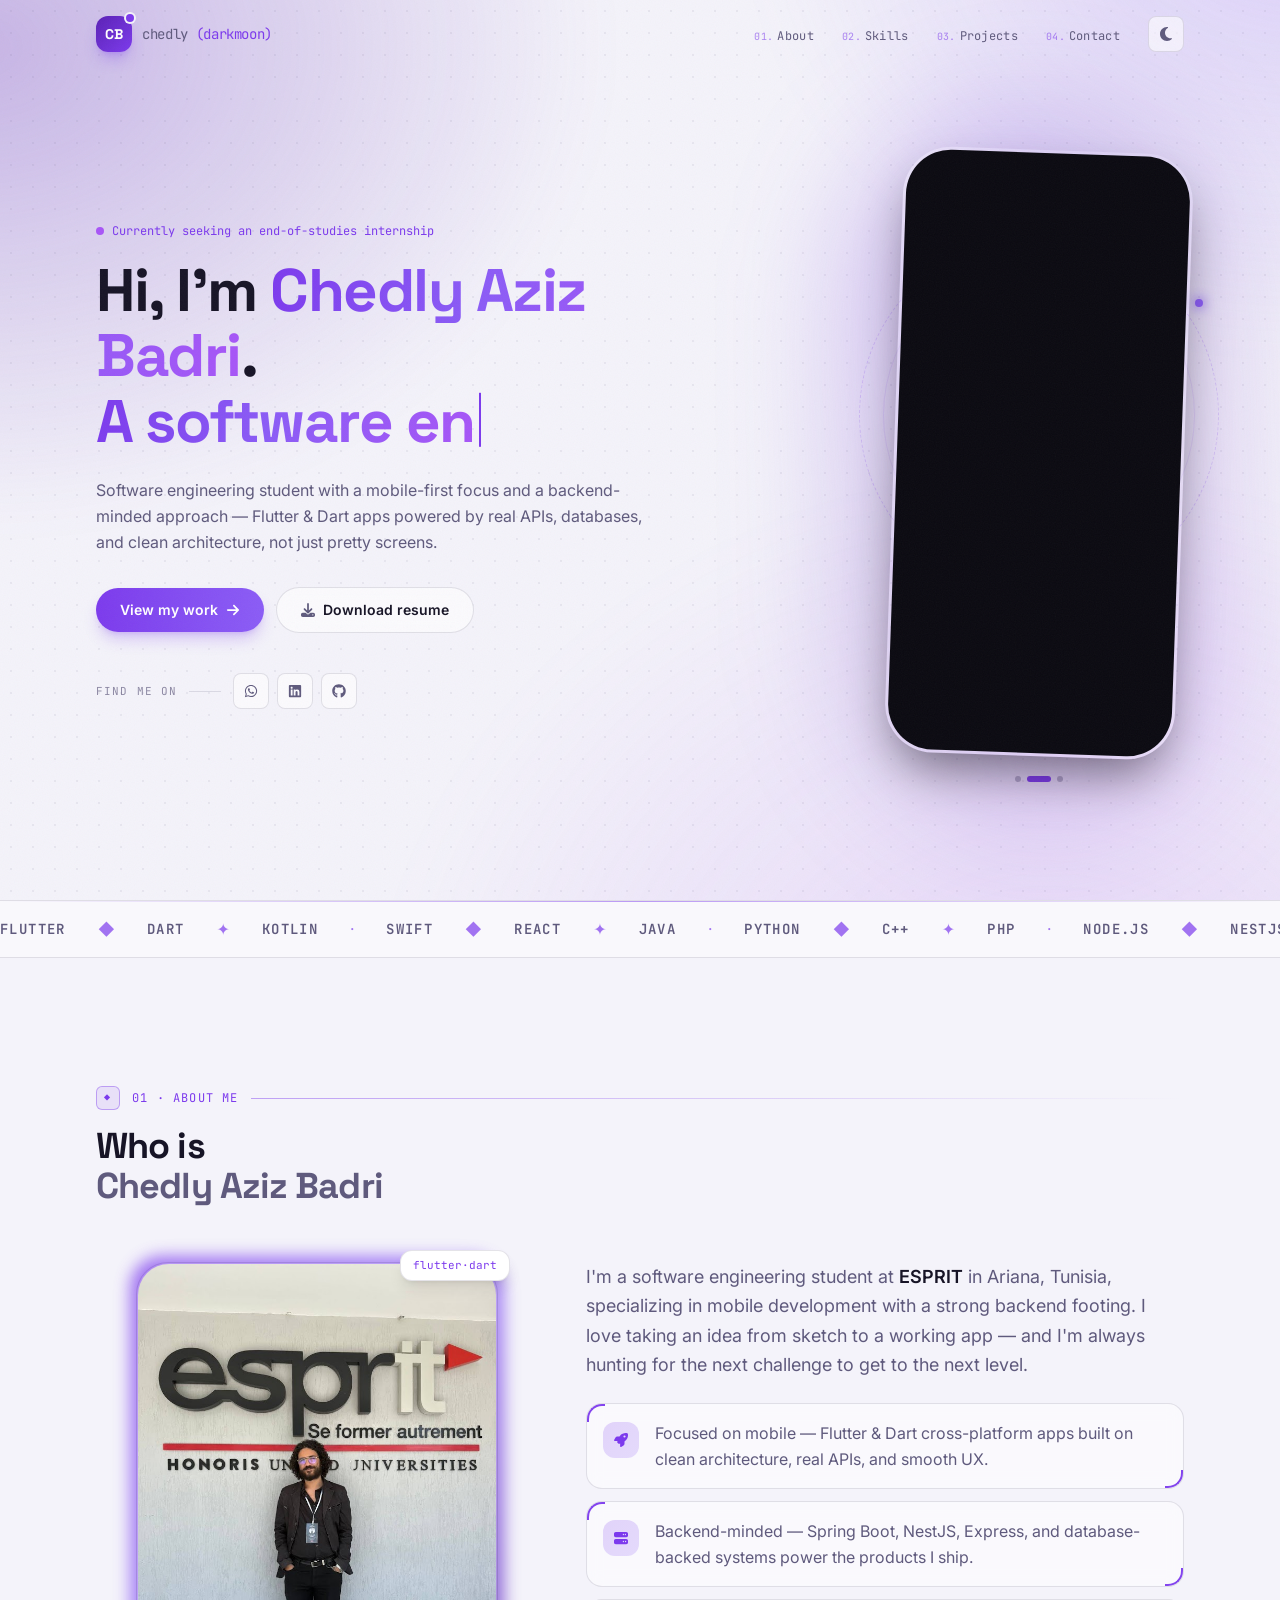
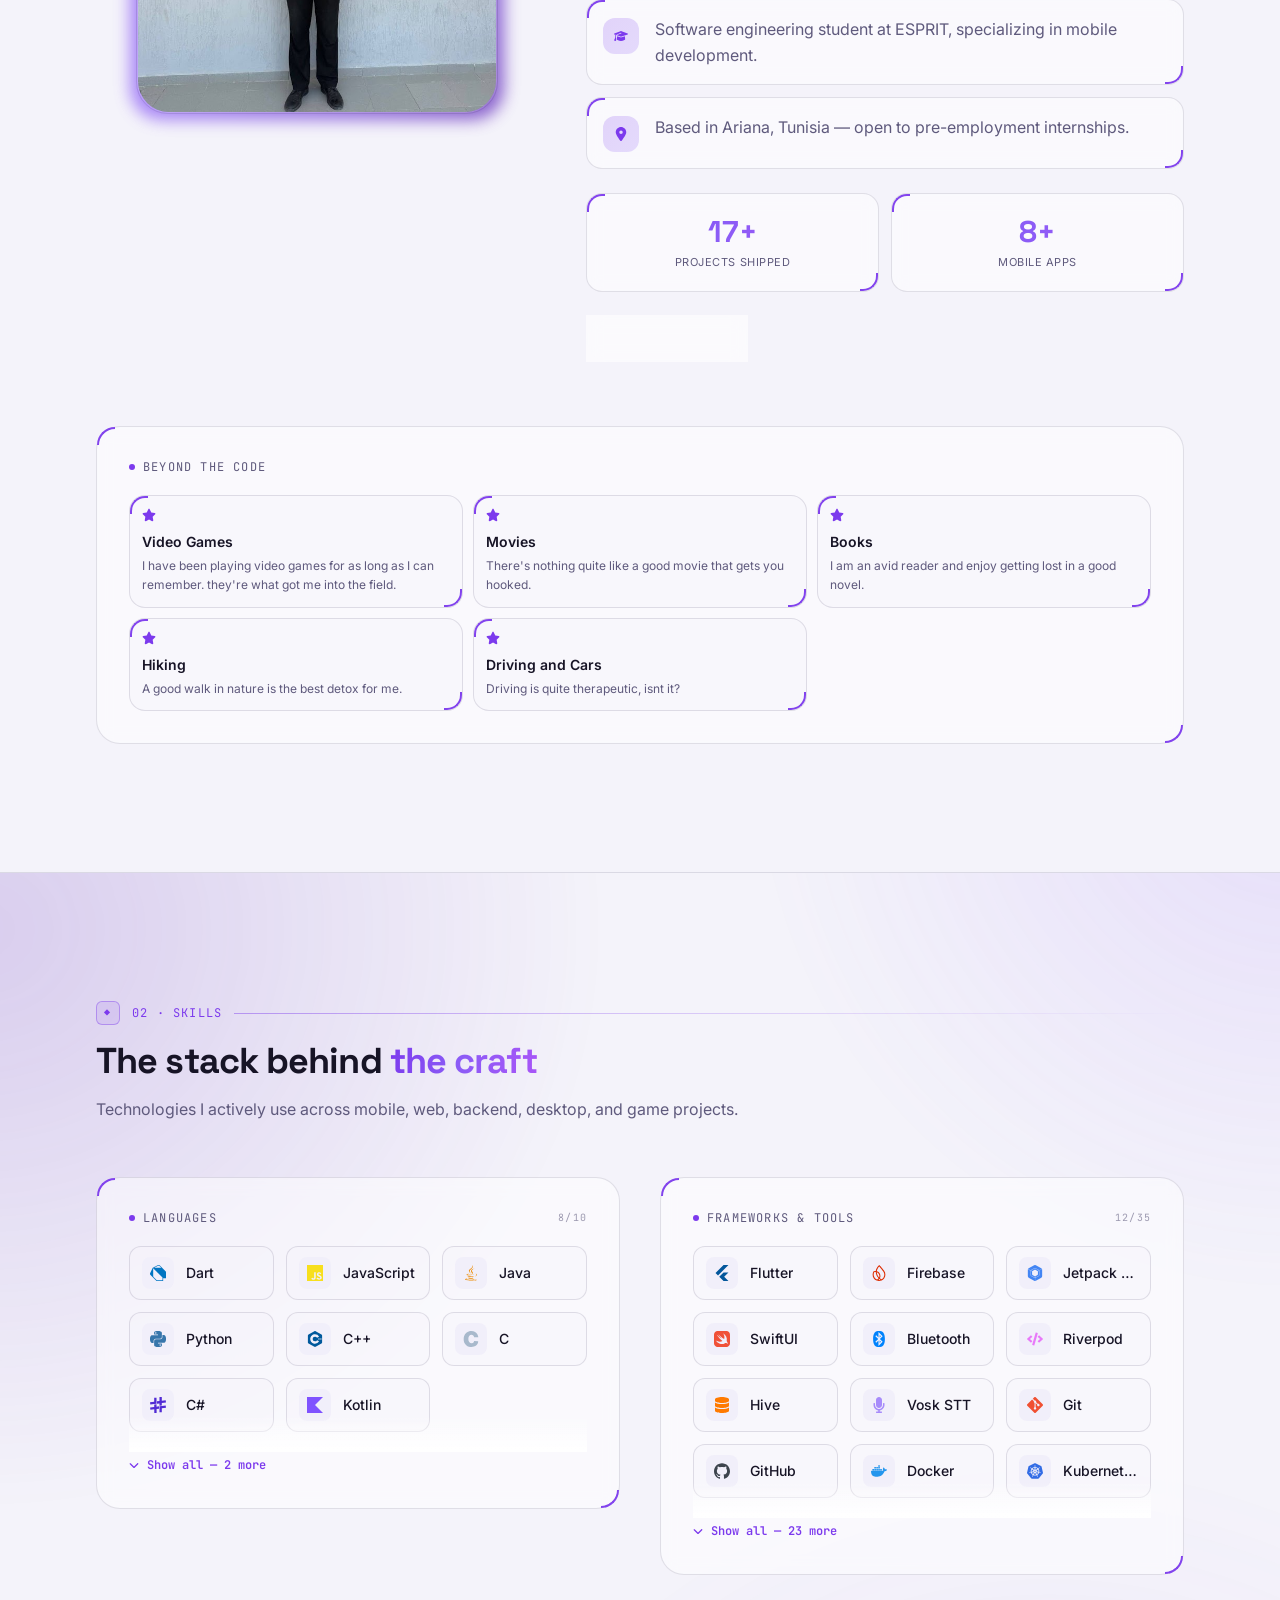
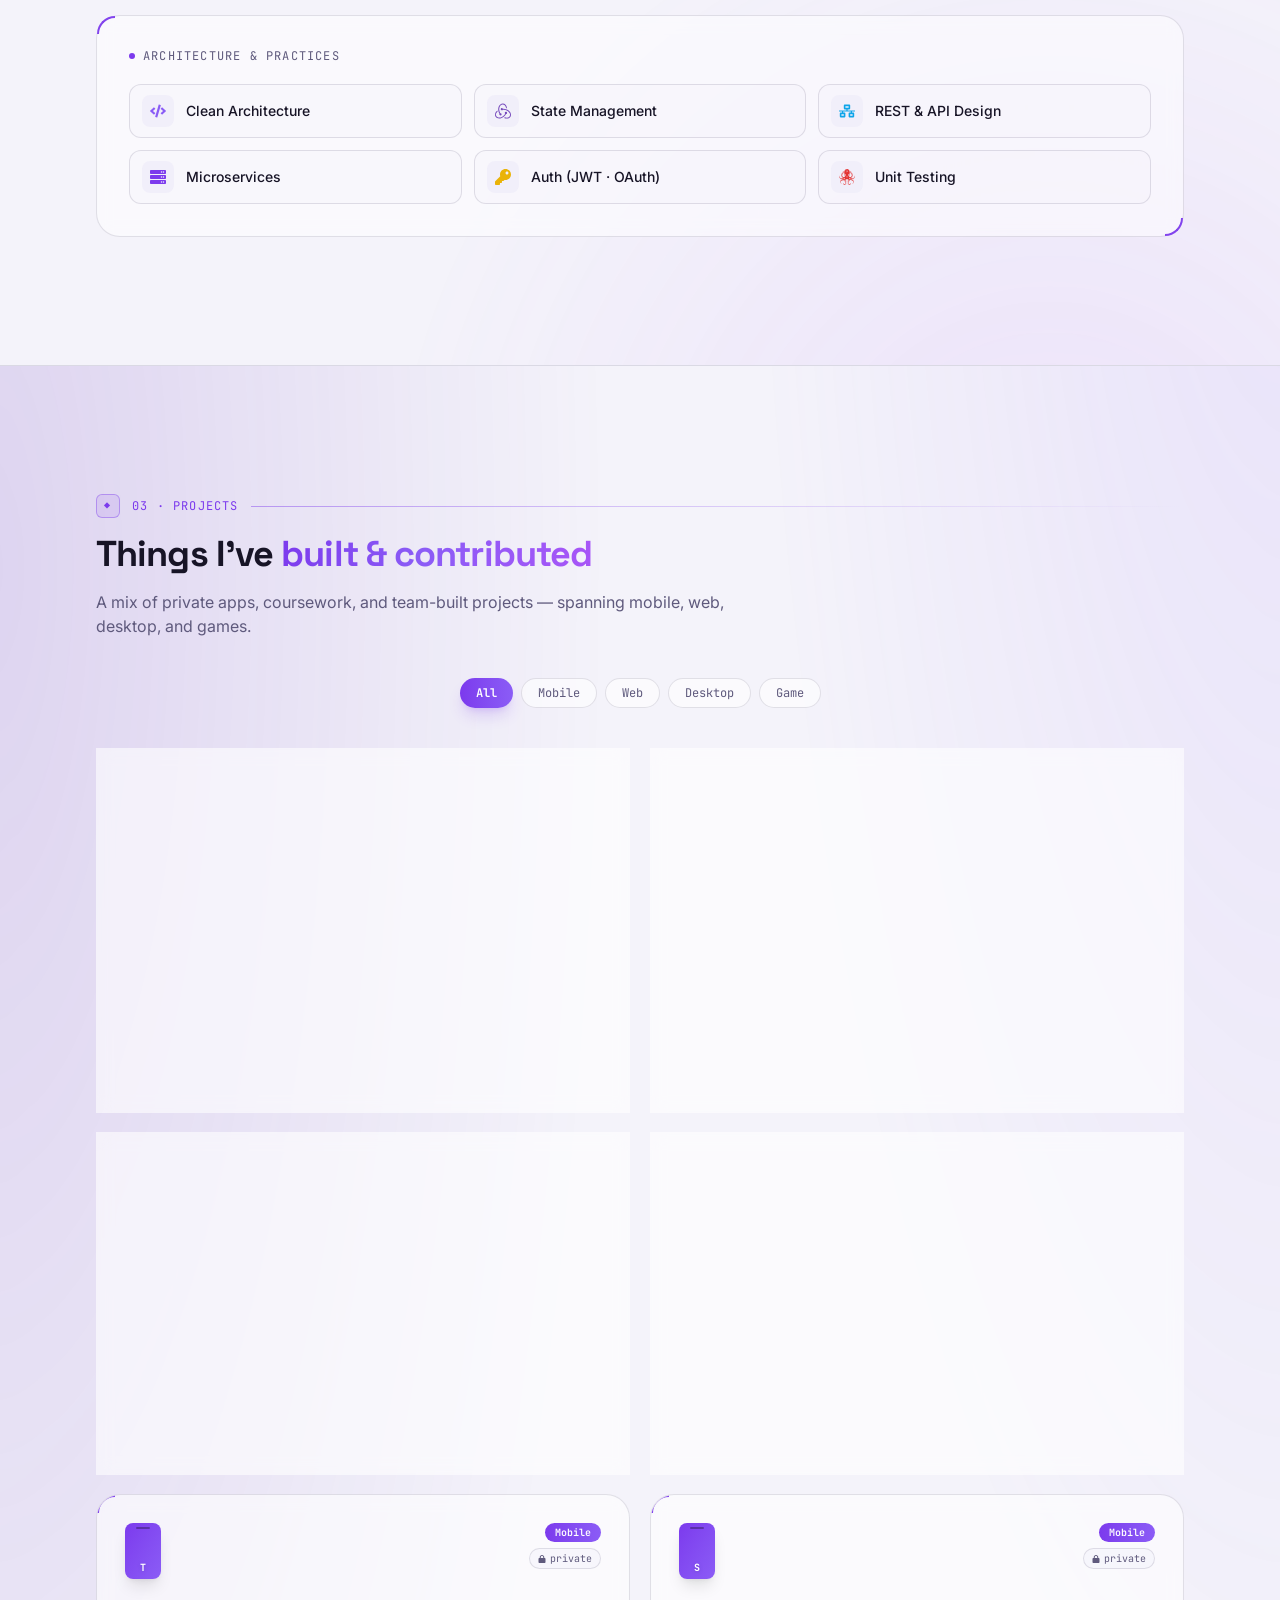
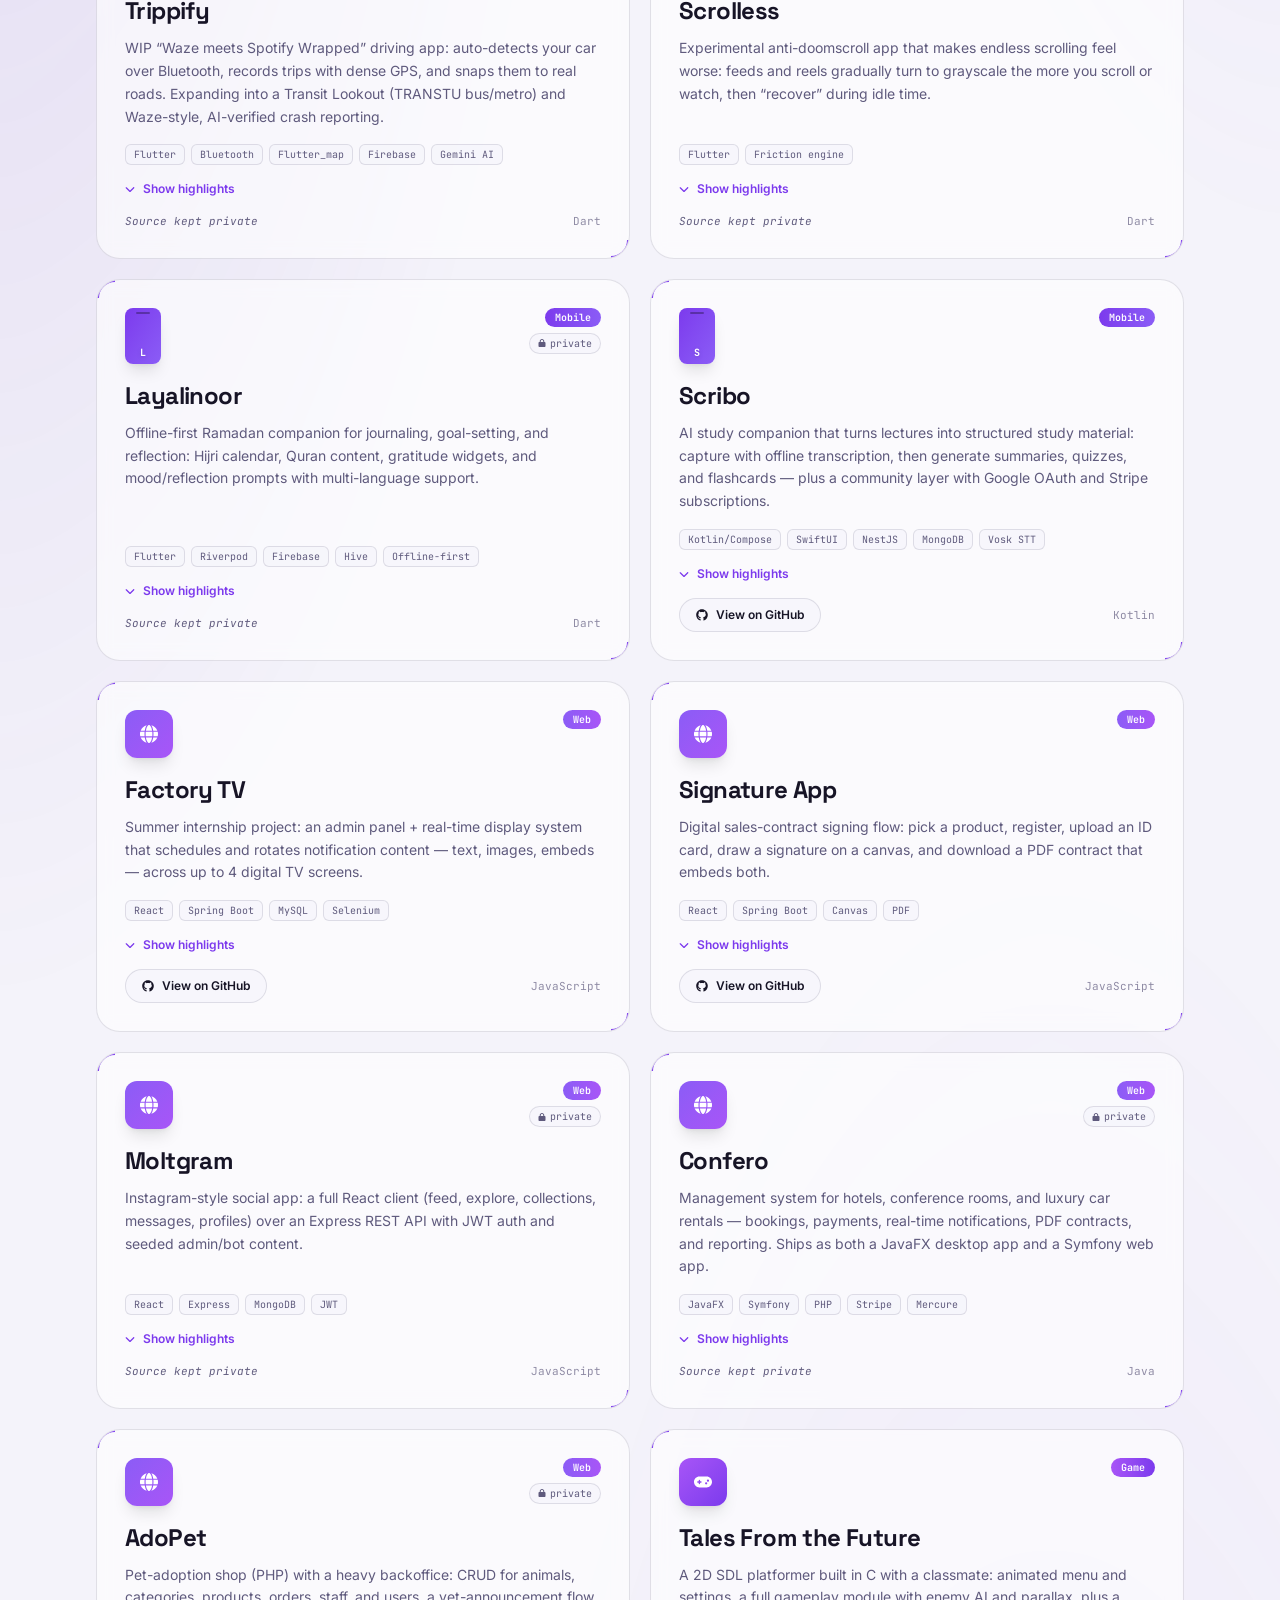
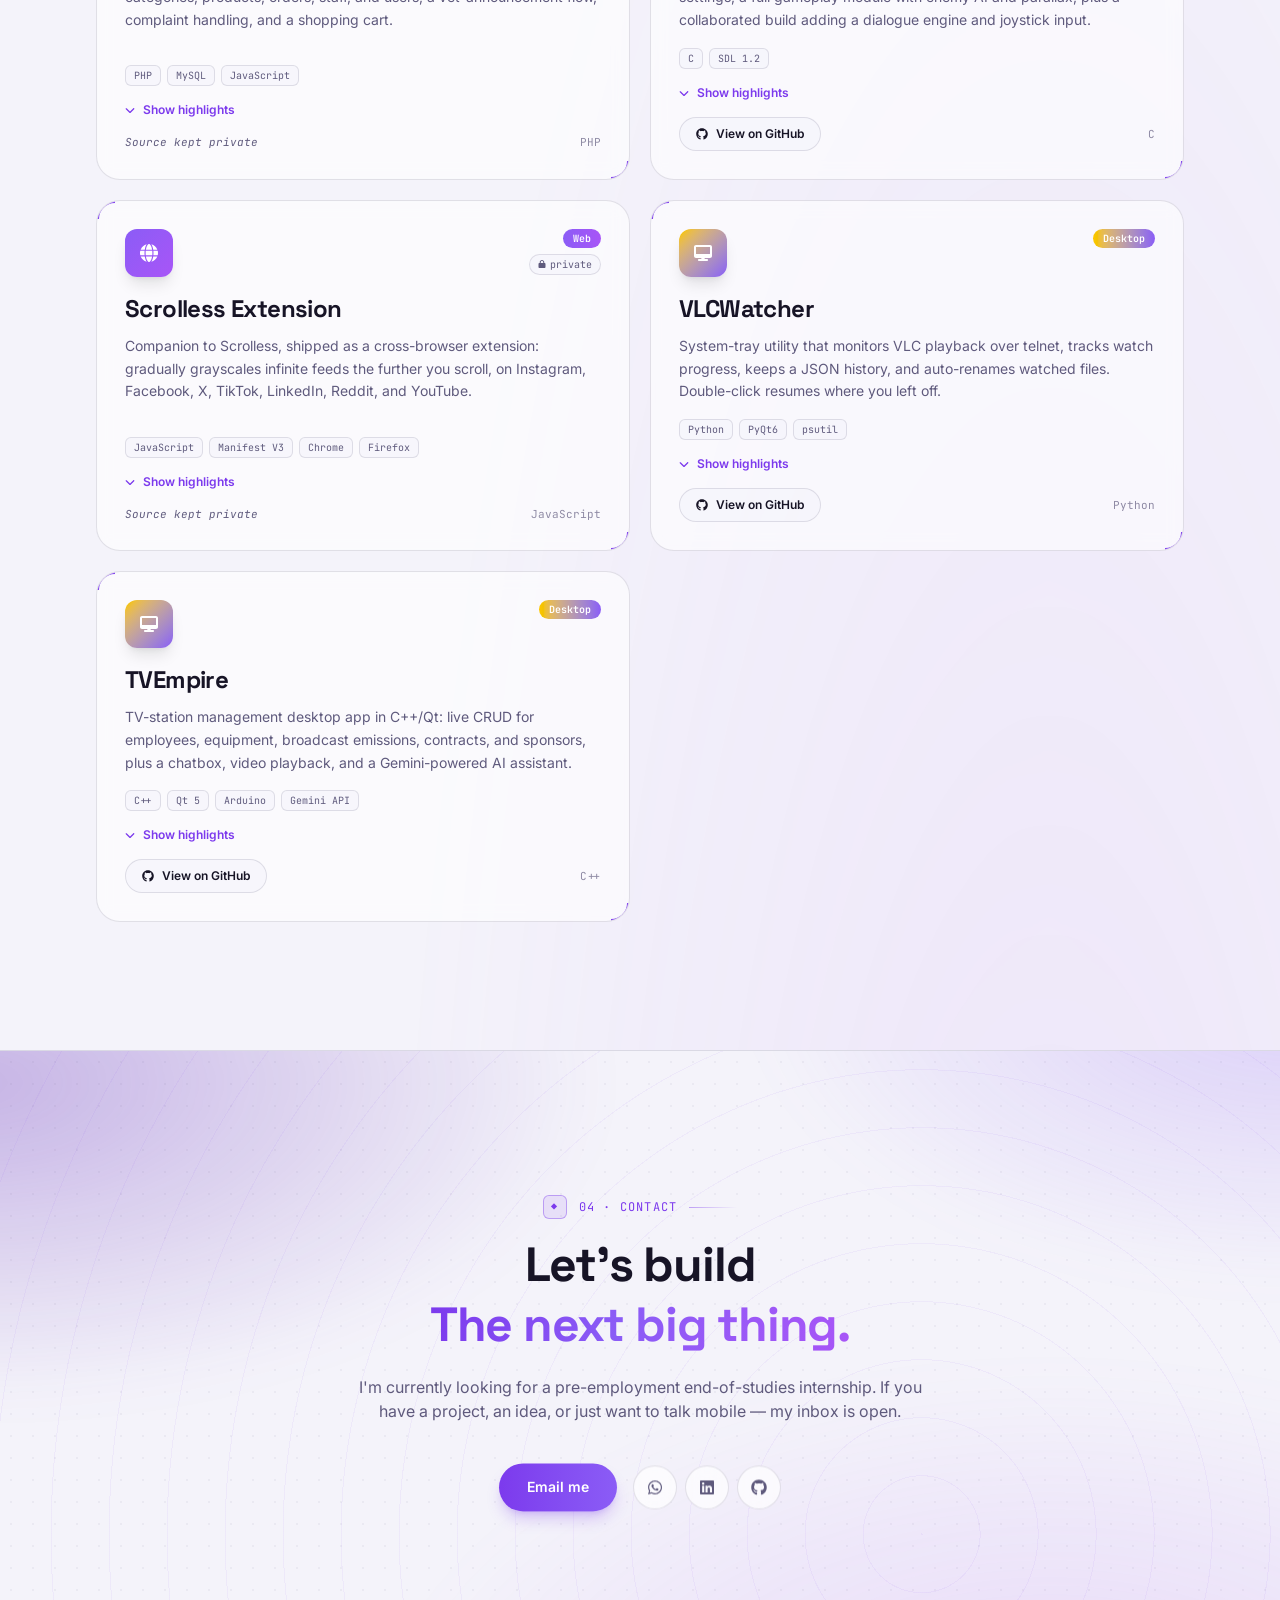
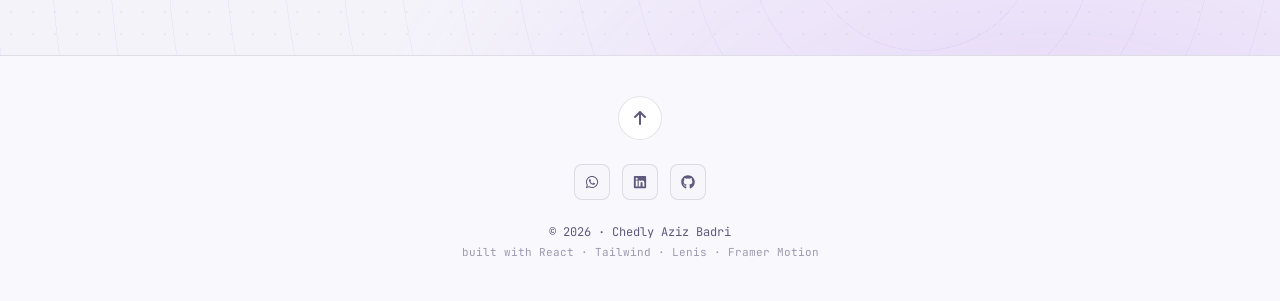
==== commit 1355ea8b: "deploy: dev @ 7597950" ====
--- a/index.html
+++ b/index.html
@@ -40,8 +40,8 @@
         document.documentElement.classList.toggle("dark", dark);
       } catch (e) {}
     </script>
-    <script type="module" crossorigin src="/assets/index-CBtIvv5E.js"></script>
-    <link rel="stylesheet" crossorigin href="/assets/index-CJaUDiU8.css">
+    <script type="module" crossorigin src="/assets/index-y8TuE6NY.js"></script>
+    <link rel="stylesheet" crossorigin href="/assets/index-oV8zT6Qf.css">
   </head>
   <body>
     <div id="root"></div>
--- a/assets/index-oV8zT6Qf.css
+++ b/assets/index-oV8zT6Qf.css
@@ -0,0 +1 @@
+@layer properties{@supports (((-webkit-hyphens:none)) and (not (margin-trim:inline))) or ((-moz-orient:inline) and (not (color:rgb(from red r g b)))){*,:before,:after,::backdrop{--tw-translate-x:0;--tw-translate-y:0;--tw-translate-z:0;--tw-space-y-reverse:0;--tw-border-style:solid;--tw-gradient-position:initial;--tw-gradient-from:#0000;--tw-gradient-via:#0000;--tw-gradient-to:#0000;--tw-gradient-stops:initial;--tw-gradient-via-stops:initial;--tw-gradient-from-position:0%;--tw-gradient-via-position:50%;--tw-gradient-to-position:100%;--tw-leading:initial;--tw-font-weight:initial;--tw-tracking:initial;--tw-shadow:0 0 #0000;--tw-shadow-color:initial;--tw-shadow-alpha:100%;--tw-inset-shadow:0 0 #0000;--tw-inset-shadow-color:initial;--tw-inset-shadow-alpha:100%;--tw-ring-color:initial;--tw-ring-shadow:0 0 #0000;--tw-inset-ring-color:initial;--tw-inset-ring-shadow:0 0 #0000;--tw-ring-inset:initial;--tw-ring-offset-width:0px;--tw-ring-offset-color:#fff;--tw-ring-offset-shadow:0 0 #0000;--tw-blur:initial;--tw-brightness:initial;--tw-contrast:initial;--tw-grayscale:initial;--tw-hue-rotate:initial;--tw-invert:initial;--tw-opacity:initial;--tw-saturate:initial;--tw-sepia:initial;--tw-drop-shadow:initial;--tw-drop-shadow-color:initial;--tw-drop-shadow-alpha:100%;--tw-drop-shadow-size:initial;--tw-backdrop-blur:initial;--tw-backdrop-brightness:initial;--tw-backdrop-contrast:initial;--tw-backdrop-grayscale:initial;--tw-backdrop-hue-rotate:initial;--tw-backdrop-invert:initial;--tw-backdrop-opacity:initial;--tw-backdrop-saturate:initial;--tw-backdrop-sepia:initial;--tw-duration:initial;--tw-scale-x:1;--tw-scale-y:1;--tw-scale-z:1}}}@layer theme{:root,:host{--font-sans:"Inter", ui-sans-serif, system-ui, sans-serif;--font-mono:"JetBrains Mono", ui-monospace, monospace;--color-orange-400:oklch(75% .183 55.934);--color-yellow-400:oklch(85.2% .199 91.936);--color-black:#000;--color-white:#fff;--spacing:.25rem;--container-xl:36rem;--container-2xl:42rem;--container-3xl:48rem;--container-6xl:72rem;--text-xs:.75rem;--text-xs--line-height:calc(1 / .75);--text-sm:.875rem;--text-sm--line-height:calc(1.25 / .875);--text-base:1rem;--text-base--line-height: 1.5 ;--text-lg:1.125rem;--text-lg--line-height:calc(1.75 / 1.125);--text-xl:1.25rem;--text-xl--line-height:calc(1.75 / 1.25);--text-2xl:1.5rem;--text-2xl--line-height:calc(2 / 1.5);--text-3xl:1.875rem;--text-3xl--line-height: 1.2 ;--text-4xl:2.25rem;--text-4xl--line-height:calc(2.5 / 2.25);--text-5xl:3rem;--text-5xl--line-height:1;--text-6xl:3.75rem;--text-6xl--line-height:1;--font-weight-medium:500;--font-weight-semibold:600;--font-weight-bold:700;--tracking-tight:-.025em;--tracking-wide:.025em;--tracking-wider:.05em;--tracking-widest:.1em;--leading-tight:1.25;--leading-relaxed:1.625;--radius-md:.375rem;--radius-lg:.5rem;--radius-xl:.75rem;--radius-2xl:1rem;--animate-pulse:pulse 2s cubic-bezier(.4, 0, .6, 1) infinite;--blur-sm:8px;--blur-md:12px;--blur-xl:24px;--blur-3xl:64px;--default-transition-duration:.15s;--default-transition-timing-function:cubic-bezier(.4, 0, .2, 1);--default-font-family:var(--font-sans);--default-mono-font-family:var(--font-mono);--font-display:"Space Grotesk", ui-sans-serif, system-ui, sans-serif;--color-void:#f4f3fa;--color-surface:#fff;--color-raised:#f1effa;--color-line:#251c421f;--color-mist:#5f5a7d;--color-foam:#171426;--color-accent:#7c3aed;--color-accent-strong:#5b21b6;--color-teal:#a855f7;--color-glow:#8b5cf6;--animate-marquee:marquee 28s linear infinite;--animate-float:float 7s ease-in-out infinite;--animate-aurora:aurora 14s ease-in-out infinite;--animate-spin-slow:spin-slow 32s linear infinite}}@layer base{*,:after,:before,::backdrop{box-sizing:border-box;border:0 solid;margin:0;padding:0}::file-selector-button{box-sizing:border-box;border:0 solid;margin:0;padding:0}html,:host{-webkit-text-size-adjust:100%;tab-size:4;line-height:1.5;font-family:var(--default-font-family,-apple-system, BlinkMacSystemFont, "Segoe UI", Roboto, "Helvetica Neue", "Noto Sans", Arial, sans-serif, "Apple Color Emoji", "Segoe UI Emoji", "Segoe UI Symbol", "Noto Color Emoji");font-feature-settings:var(--default-font-feature-settings,normal);font-variation-settings:var(--default-font-variation-settings,normal);-webkit-tap-highlight-color:transparent}hr{height:0;color:inherit;border-top-width:1px}abbr:where([title]){-webkit-text-decoration:underline dotted;text-decoration:underline dotted}h1,h2,h3,h4,h5,h6{font-size:inherit;font-weight:inherit}a{color:inherit;-webkit-text-decoration:inherit;text-decoration:inherit}b,strong{font-weight:bolder}code,kbd,samp,pre{font-family:var(--default-mono-font-family,ui-monospace, SFMono-Regular, Menlo, Monaco, Consolas, "Liberation Mono", "Courier New", monospace);font-feature-settings:var(--default-mono-font-feature-settings,normal);font-variation-settings:var(--default-mono-font-variation-settings,normal);font-size:1em}small{font-size:80%}sub,sup{vertical-align:baseline;font-size:75%;line-height:0;position:relative}sub{bottom:-.25em}sup{top:-.5em}table{text-indent:0;border-color:inherit;border-collapse:collapse}:-moz-focusring:where(:not(iframe)){outline:auto}progress{vertical-align:baseline}summary{display:list-item}ol,ul,menu{list-style:none}img,svg,video,canvas,audio,iframe,embed,object{vertical-align:middle;display:block}img,video{max-width:100%;height:auto}button,input,select,optgroup,textarea{font:inherit;font-feature-settings:inherit;font-variation-settings:inherit;letter-spacing:inherit;color:inherit;opacity:1;background-color:#0000;border-radius:0}::file-selector-button{font:inherit;font-feature-settings:inherit;font-variation-settings:inherit;letter-spacing:inherit;color:inherit;opacity:1;background-color:#0000;border-radius:0}:where(select:is([multiple],[size])) optgroup{font-weight:bolder}:where(select:is([multiple],[size])) optgroup option{padding-inline-start:20px}::file-selector-button{margin-inline-end:4px}::placeholder{opacity:1}@supports (not ((-webkit-appearance:-apple-pay-button))) or (contain-intrinsic-size:1px){::placeholder{color:currentColor}@supports (color:color-mix(in lab,red,red)){::placeholder{color:color-mix(in oklab,currentcolor 50%,transparent)}}}textarea{resize:vertical}::-webkit-search-decoration{-webkit-appearance:none}::-webkit-date-and-time-value{min-height:1lh;text-align:inherit}::-webkit-datetime-edit{display:inline-flex}::-webkit-datetime-edit-fields-wrapper{padding:0}::-webkit-datetime-edit{padding-block:0}::-webkit-datetime-edit-year-field{padding-block:0}::-webkit-datetime-edit-month-field{padding-block:0}::-webkit-datetime-edit-day-field{padding-block:0}::-webkit-datetime-edit-hour-field{padding-block:0}::-webkit-datetime-edit-minute-field{padding-block:0}::-webkit-datetime-edit-second-field{padding-block:0}::-webkit-datetime-edit-millisecond-field{padding-block:0}::-webkit-datetime-edit-meridiem-field{padding-block:0}::-webkit-calendar-picker-indicator{line-height:1}:-moz-ui-invalid{box-shadow:none}button,input:where([type=button],[type=reset],[type=submit]){appearance:button}::file-selector-button{appearance:button}::-webkit-inner-spin-button{height:auto}::-webkit-outer-spin-button{height:auto}[hidden]:where(:not([hidden=until-found])){display:none!important}}@layer components;@layer utilities{.pointer-events-none{pointer-events:none}.visible{visibility:visible}.absolute{position:absolute}.fixed{position:fixed}.relative{position:relative}.-inset-1\.5{inset:calc(var(--spacing) * -1.5)}.-inset-10{inset:calc(var(--spacing) * -10)}.inset-0{inset:0}.inset-6{inset:calc(var(--spacing) * 6)}.inset-x-0{inset-inline:0}.-top-0\.5{top:calc(var(--spacing) * -.5)}.-top-1{top:calc(var(--spacing) * -1)}.-top-3{top:calc(var(--spacing) * -3)}.-top-9{top:calc(var(--spacing) * -9)}.-top-20{top:calc(var(--spacing) * -20)}.top-0{top:0}.top-1{top:var(--spacing)}.top-16{top:calc(var(--spacing) * 16)}.top-\[42\%\]{top:42%}.-right-0\.5{right:calc(var(--spacing) * -.5)}.-right-1{right:calc(var(--spacing) * -1)}.-right-3{right:calc(var(--spacing) * -3)}.right-0{right:0}.right-4{right:calc(var(--spacing) * 4)}.bottom-6{bottom:calc(var(--spacing) * 6)}.bottom-10{bottom:calc(var(--spacing) * 10)}.left-0{left:0}.left-1\/2{left:50%}.left-10{left:calc(var(--spacing) * 10)}.z-10{z-index:10}.z-50{z-index:50}.mx-auto{margin-inline:auto}.mt-0\.5{margin-top:calc(var(--spacing) * .5)}.mt-1{margin-top:var(--spacing)}.mt-2\.5{margin-top:calc(var(--spacing) * 2.5)}.mt-3{margin-top:calc(var(--spacing) * 3)}.mt-4{margin-top:calc(var(--spacing) * 4)}.mt-5{margin-top:calc(var(--spacing) * 5)}.mt-6{margin-top:calc(var(--spacing) * 6)}.mt-8{margin-top:calc(var(--spacing) * 8)}.mt-10{margin-top:calc(var(--spacing) * 10)}.mt-\[7px\]{margin-top:7px}.mr-1{margin-right:var(--spacing)}.mb-5{margin-bottom:calc(var(--spacing) * 5)}.ml-1{margin-left:var(--spacing)}.ml-auto{margin-left:auto}.block{display:block}.flex{display:flex}.grid{display:grid}.hidden{display:none}.inline-block{display:inline-block}.inline-flex{display:inline-flex}.aspect-\[4\/5\]{aspect-ratio:4/5}.aspect-\[9\/19\]{aspect-ratio:9/19}.h-0\.5{height:calc(var(--spacing) * .5)}.h-1\.5{height:calc(var(--spacing) * 1.5)}.h-2{height:calc(var(--spacing) * 2)}.h-3{height:calc(var(--spacing) * 3)}.h-6{height:calc(var(--spacing) * 6)}.h-8{height:calc(var(--spacing) * 8)}.h-9{height:calc(var(--spacing) * 9)}.h-11{height:calc(var(--spacing) * 11)}.h-12{height:calc(var(--spacing) * 12)}.h-14{height:calc(var(--spacing) * 14)}.h-20{height:calc(var(--spacing) * 20)}.h-\[0\.9em\]{height:.9em}.h-\[360px\]{height:360px}.h-full{height:100%}.h-px{height:1px}.min-h-\[1\.06em\]{min-height:1.06em}.min-h-screen{min-height:100vh}.w-1\.5{width:calc(var(--spacing) * 1.5)}.w-2{width:calc(var(--spacing) * 2)}.w-3{width:calc(var(--spacing) * 3)}.w-3\.5{width:calc(var(--spacing) * 3.5)}.w-4{width:calc(var(--spacing) * 4)}.w-6{width:calc(var(--spacing) * 6)}.w-8{width:calc(var(--spacing) * 8)}.w-9{width:calc(var(--spacing) * 9)}.w-11{width:calc(var(--spacing) * 11)}.w-12{width:calc(var(--spacing) * 12)}.w-44{width:calc(var(--spacing) * 44)}.w-\[2px\]{width:2px}.w-\[270px\]{width:270px}.w-\[360px\]{width:360px}.w-fit{width:fit-content}.w-full{width:100%}.w-max{width:max-content}.max-w-2xl{max-width:var(--container-2xl)}.max-w-3xl{max-width:var(--container-3xl)}.max-w-6xl{max-width:var(--container-6xl)}.max-w-\[360px\]{max-width:360px}.max-w-xl{max-width:var(--container-xl)}.flex-1{flex:1}.shrink-0{flex-shrink:0}.-translate-x-1\/2{--tw-translate-x: -50% ;translate:var(--tw-translate-x) var(--tw-translate-y)}.-translate-y-1\/2{--tw-translate-y: -50% ;translate:var(--tw-translate-x) var(--tw-translate-y)}.-translate-y-\[6px\]{--tw-translate-y: -6px ;translate:var(--tw-translate-x) var(--tw-translate-y)}.translate-y-\[0\.08em\]{--tw-translate-y:.08em;translate:var(--tw-translate-x) var(--tw-translate-y)}.translate-y-\[6px\]{--tw-translate-y:6px;translate:var(--tw-translate-x) var(--tw-translate-y)}.-rotate-45{rotate:-45deg}.rotate-45{rotate:45deg}.rotate-180{rotate:180deg}.animate-float{animation:var(--animate-float)}.animate-marquee{animation:var(--animate-marquee)}.animate-pulse{animation:var(--animate-pulse)}.animate-spin-slow{animation:var(--animate-spin-slow)}.scroll-mt-24{scroll-margin-top:calc(var(--spacing) * 24)}.grid-cols-2{grid-template-columns:repeat(2,minmax(0,1fr))}.flex-col{flex-direction:column}.flex-wrap{flex-wrap:wrap}.items-center{align-items:center}.items-end{align-items:flex-end}.items-start{align-items:flex-start}.justify-between{justify-content:space-between}.justify-center{justify-content:center}.gap-1{gap:var(--spacing)}.gap-1\.5{gap:calc(var(--spacing) * 1.5)}.gap-2{gap:calc(var(--spacing) * 2)}.gap-2\.5{gap:calc(var(--spacing) * 2.5)}.gap-3{gap:calc(var(--spacing) * 3)}.gap-4{gap:calc(var(--spacing) * 4)}.gap-6{gap:calc(var(--spacing) * 6)}.gap-8{gap:calc(var(--spacing) * 8)}.gap-10{gap:calc(var(--spacing) * 10)}.gap-14{gap:calc(var(--spacing) * 14)}.gap-\[5px\]{gap:5px}:where(.space-y-1>:not(:last-child)){--tw-space-y-reverse:0;margin-block-start:calc(var(--spacing) * var(--tw-space-y-reverse));margin-block-end:calc(var(--spacing) * calc(1 - var(--tw-space-y-reverse)))}:where(.space-y-3>:not(:last-child)){--tw-space-y-reverse:0;margin-block-start:calc(calc(var(--spacing) * 3) * var(--tw-space-y-reverse));margin-block-end:calc(calc(var(--spacing) * 3) * calc(1 - var(--tw-space-y-reverse)))}.truncate{text-overflow:ellipsis;white-space:nowrap;overflow:hidden}.overflow-hidden{overflow:hidden}.rounded-2xl{border-radius:var(--radius-2xl)}.rounded-\[2\.8rem\]{border-radius:2.8rem}.rounded-\[2rem\]{border-radius:2rem}.rounded-\[3rem\]{border-radius:3rem}.rounded-full{border-radius:3.40282e38px}.rounded-lg{border-radius:var(--radius-lg)}.rounded-md{border-radius:var(--radius-md)}.rounded-xl{border-radius:var(--radius-xl)}.border{border-style:var(--tw-border-style);border-width:1px}.border-y{border-block-style:var(--tw-border-style);border-block-width:1px}.border-t{border-top-style:var(--tw-border-style);border-top-width:1px}.border-b{border-bottom-style:var(--tw-border-style);border-bottom-width:1px}.border-dashed{--tw-border-style:dashed;border-style:dashed}.border-accent\/10{border-color:#7c3aed1a}@supports (color:color-mix(in lab,red,red)){.border-accent\/10{border-color:color-mix(in oklab,var(--color-accent) 10%,transparent)}}.border-accent\/20{border-color:#7c3aed33}@supports (color:color-mix(in lab,red,red)){.border-accent\/20{border-color:color-mix(in oklab,var(--color-accent) 20%,transparent)}}.border-accent\/40{border-color:#7c3aed66}@supports (color:color-mix(in lab,red,red)){.border-accent\/40{border-color:color-mix(in oklab,var(--color-accent) 40%,transparent)}}.border-line{border-color:var(--color-line)}.border-white\/10{border-color:#ffffff1a}@supports (color:color-mix(in lab,red,red)){.border-white\/10{border-color:color-mix(in oklab,var(--color-white) 10%,transparent)}}.bg-\[\#0b0a11\]{background-color:#0b0a11}.bg-accent{background-color:var(--color-accent)}.bg-accent\/10{background-color:#7c3aed1a}@supports (color:color-mix(in lab,red,red)){.bg-accent\/10{background-color:color-mix(in oklab,var(--color-accent) 10%,transparent)}}.bg-accent\/70{background-color:#7c3aedb3}@supports (color:color-mix(in lab,red,red)){.bg-accent\/70{background-color:color-mix(in oklab,var(--color-accent) 70%,transparent)}}.bg-black\/30{background-color:#0000004d}@supports (color:color-mix(in lab,red,red)){.bg-black\/30{background-color:color-mix(in oklab,var(--color-black) 30%,transparent)}}.bg-current{background-color:currentColor}.bg-glow{background-color:var(--color-glow)}.bg-line{background-color:var(--color-line)}.bg-mist\/40{background-color:#5f5a7d66}@supports (color:color-mix(in lab,red,red)){.bg-mist\/40{background-color:color-mix(in oklab,var(--color-mist) 40%,transparent)}}.bg-raised{background-color:var(--color-raised)}.bg-surface{background-color:var(--color-surface)}.bg-surface\/40{background-color:#fff6}@supports (color:color-mix(in lab,red,red)){.bg-surface\/40{background-color:color-mix(in oklab,var(--color-surface) 40%,transparent)}}.bg-surface\/50{background-color:#ffffff80}@supports (color:color-mix(in lab,red,red)){.bg-surface\/50{background-color:color-mix(in oklab,var(--color-surface) 50%,transparent)}}.bg-surface\/60{background-color:#fff9}@supports (color:color-mix(in lab,red,red)){.bg-surface\/60{background-color:color-mix(in oklab,var(--color-surface) 60%,transparent)}}.bg-surface\/70{background-color:#ffffffb3}@supports (color:color-mix(in lab,red,red)){.bg-surface\/70{background-color:color-mix(in oklab,var(--color-surface) 70%,transparent)}}.bg-surface\/80{background-color:#fffc}@supports (color:color-mix(in lab,red,red)){.bg-surface\/80{background-color:color-mix(in oklab,var(--color-surface) 80%,transparent)}}.bg-surface\/95{background-color:#fffffff2}@supports (color:color-mix(in lab,red,red)){.bg-surface\/95{background-color:color-mix(in oklab,var(--color-surface) 95%,transparent)}}.bg-teal{background-color:var(--color-teal)}.bg-transparent{background-color:#0000}.bg-void{background-color:var(--color-void)}.bg-void\/40{background-color:#f4f3fa66}@supports (color:color-mix(in lab,red,red)){.bg-void\/40{background-color:color-mix(in oklab,var(--color-void) 40%,transparent)}}.bg-void\/60{background-color:#f4f3fa99}@supports (color:color-mix(in lab,red,red)){.bg-void\/60{background-color:color-mix(in oklab,var(--color-void) 60%,transparent)}}.bg-gradient-to-br{--tw-gradient-position:to bottom right in oklab;background-image:linear-gradient(var(--tw-gradient-stops))}.bg-gradient-to-r{--tw-gradient-position:to right in oklab;background-image:linear-gradient(var(--tw-gradient-stops))}.bg-gradient-to-t{--tw-gradient-position:to top in oklab;background-image:linear-gradient(var(--tw-gradient-stops))}.from-accent{--tw-gradient-from:var(--color-accent);--tw-gradient-stops:var(--tw-gradient-via-stops,var(--tw-gradient-position), var(--tw-gradient-from) var(--tw-gradient-from-position), var(--tw-gradient-to) var(--tw-gradient-to-position))}.from-accent-strong{--tw-gradient-from:var(--color-accent-strong);--tw-gradient-stops:var(--tw-gradient-via-stops,var(--tw-gradient-position), var(--tw-gradient-from) var(--tw-gradient-from-position), var(--tw-gradient-to) var(--tw-gradient-to-position))}.from-accent\/20{--tw-gradient-from:#7c3aed33}@supports (color:color-mix(in lab,red,red)){.from-accent\/20{--tw-gradient-from:color-mix(in oklab, var(--color-accent) 20%, transparent)}}.from-accent\/20{--tw-gradient-stops:var(--tw-gradient-via-stops,var(--tw-gradient-position), var(--tw-gradient-from) var(--tw-gradient-from-position), var(--tw-gradient-to) var(--tw-gradient-to-position))}.from-accent\/35{--tw-gradient-from:#7c3aed59}@supports (color:color-mix(in lab,red,red)){.from-accent\/35{--tw-gradient-from:color-mix(in oklab, var(--color-accent) 35%, transparent)}}.from-accent\/35{--tw-gradient-stops:var(--tw-gradient-via-stops,var(--tw-gradient-position), var(--tw-gradient-from) var(--tw-gradient-from-position), var(--tw-gradient-to) var(--tw-gradient-to-position))}.from-accent\/45{--tw-gradient-from:#7c3aed73}@supports (color:color-mix(in lab,red,red)){.from-accent\/45{--tw-gradient-from:color-mix(in oklab, var(--color-accent) 45%, transparent)}}.from-accent\/45{--tw-gradient-stops:var(--tw-gradient-via-stops,var(--tw-gradient-position), var(--tw-gradient-from) var(--tw-gradient-from-position), var(--tw-gradient-to) var(--tw-gradient-to-position))}.from-accent\/\[0\.04\]{--tw-gradient-from:#7c3aed0a}@supports (color:color-mix(in lab,red,red)){.from-accent\/\[0\.04\]{--tw-gradient-from:color-mix(in oklab, var(--color-accent) 4%, transparent)}}.from-accent\/\[0\.04\]{--tw-gradient-stops:var(--tw-gradient-via-stops,var(--tw-gradient-position), var(--tw-gradient-from) var(--tw-gradient-from-position), var(--tw-gradient-to) var(--tw-gradient-to-position))}.from-glow{--tw-gradient-from:var(--color-glow);--tw-gradient-stops:var(--tw-gradient-via-stops,var(--tw-gradient-position), var(--tw-gradient-from) var(--tw-gradient-from-position), var(--tw-gradient-to) var(--tw-gradient-to-position))}.from-orange-400{--tw-gradient-from:var(--color-orange-400);--tw-gradient-stops:var(--tw-gradient-via-stops,var(--tw-gradient-position), var(--tw-gradient-from) var(--tw-gradient-from-position), var(--tw-gradient-to) var(--tw-gradient-to-position))}.from-surface{--tw-gradient-from:var(--color-surface);--tw-gradient-stops:var(--tw-gradient-via-stops,var(--tw-gradient-position), var(--tw-gradient-from) var(--tw-gradient-from-position), var(--tw-gradient-to) var(--tw-gradient-to-position))}.from-teal{--tw-gradient-from:var(--color-teal);--tw-gradient-stops:var(--tw-gradient-via-stops,var(--tw-gradient-position), var(--tw-gradient-from) var(--tw-gradient-from-position), var(--tw-gradient-to) var(--tw-gradient-to-position))}.from-transparent{--tw-gradient-from:transparent;--tw-gradient-stops:var(--tw-gradient-via-stops,var(--tw-gradient-position), var(--tw-gradient-from) var(--tw-gradient-from-position), var(--tw-gradient-to) var(--tw-gradient-to-position))}.from-void{--tw-gradient-from:var(--color-void);--tw-gradient-stops:var(--tw-gradient-via-stops,var(--tw-gradient-position), var(--tw-gradient-from) var(--tw-gradient-from-position), var(--tw-gradient-to) var(--tw-gradient-to-position))}.from-white\/25{--tw-gradient-from:#ffffff40}@supports (color:color-mix(in lab,red,red)){.from-white\/25{--tw-gradient-from:color-mix(in oklab, var(--color-white) 25%, transparent)}}.from-white\/25{--tw-gradient-stops:var(--tw-gradient-via-stops,var(--tw-gradient-position), var(--tw-gradient-from) var(--tw-gradient-from-position), var(--tw-gradient-to) var(--tw-gradient-to-position))}.from-yellow-400{--tw-gradient-from:var(--color-yellow-400);--tw-gradient-stops:var(--tw-gradient-via-stops,var(--tw-gradient-position), var(--tw-gradient-from) var(--tw-gradient-from-position), var(--tw-gradient-to) var(--tw-gradient-to-position))}.via-accent-strong\/20{--tw-gradient-via:#5b21b633}@supports (color:color-mix(in lab,red,red)){.via-accent-strong\/20{--tw-gradient-via:color-mix(in oklab, var(--color-accent-strong) 20%, transparent)}}.via-accent-strong\/20{--tw-gradient-via-stops:var(--tw-gradient-position), var(--tw-gradient-from) var(--tw-gradient-from-position), var(--tw-gradient-via) var(--tw-gradient-via-position), var(--tw-gradient-to) var(--tw-gradient-to-position);--tw-gradient-stops:var(--tw-gradient-via-stops)}.via-accent\/50{--tw-gradient-via:#7c3aed80}@supports (color:color-mix(in lab,red,red)){.via-accent\/50{--tw-gradient-via:color-mix(in oklab, var(--color-accent) 50%, transparent)}}.via-accent\/50{--tw-gradient-via-stops:var(--tw-gradient-position), var(--tw-gradient-from) var(--tw-gradient-from-position), var(--tw-gradient-via) var(--tw-gradient-via-position), var(--tw-gradient-to) var(--tw-gradient-to-position);--tw-gradient-stops:var(--tw-gradient-via-stops)}.via-glow{--tw-gradient-via:var(--color-glow);--tw-gradient-via-stops:var(--tw-gradient-position), var(--tw-gradient-from) var(--tw-gradient-from-position), var(--tw-gradient-via) var(--tw-gradient-via-position), var(--tw-gradient-to) var(--tw-gradient-to-position);--tw-gradient-stops:var(--tw-gradient-via-stops)}.via-white\/5{--tw-gradient-via:#ffffff0d}@supports (color:color-mix(in lab,red,red)){.via-white\/5{--tw-gradient-via:color-mix(in oklab, var(--color-white) 5%, transparent)}}.via-white\/5{--tw-gradient-via-stops:var(--tw-gradient-position), var(--tw-gradient-from) var(--tw-gradient-from-position), var(--tw-gradient-via) var(--tw-gradient-via-position), var(--tw-gradient-to) var(--tw-gradient-to-position);--tw-gradient-stops:var(--tw-gradient-via-stops)}.to-accent{--tw-gradient-to:var(--color-accent);--tw-gradient-stops:var(--tw-gradient-via-stops,var(--tw-gradient-position), var(--tw-gradient-from) var(--tw-gradient-from-position), var(--tw-gradient-to) var(--tw-gradient-to-position))}.to-accent-strong{--tw-gradient-to:var(--color-accent-strong);--tw-gradient-stops:var(--tw-gradient-via-stops,var(--tw-gradient-position), var(--tw-gradient-from) var(--tw-gradient-from-position), var(--tw-gradient-to) var(--tw-gradient-to-position))}.to-glow{--tw-gradient-to:var(--color-glow);--tw-gradient-stops:var(--tw-gradient-via-stops,var(--tw-gradient-position), var(--tw-gradient-from) var(--tw-gradient-from-position), var(--tw-gradient-to) var(--tw-gradient-to-position))}.to-glow\/20{--tw-gradient-to:#8b5cf633}@supports (color:color-mix(in lab,red,red)){.to-glow\/20{--tw-gradient-to:color-mix(in oklab, var(--color-glow) 20%, transparent)}}.to-glow\/20{--tw-gradient-stops:var(--tw-gradient-via-stops,var(--tw-gradient-position), var(--tw-gradient-from) var(--tw-gradient-from-position), var(--tw-gradient-to) var(--tw-gradient-to-position))}.to-teal{--tw-gradient-to:var(--color-teal);--tw-gradient-stops:var(--tw-gradient-via-stops,var(--tw-gradient-position), var(--tw-gradient-from) var(--tw-gradient-from-position), var(--tw-gradient-to) var(--tw-gradient-to-position))}.to-teal\/25{--tw-gradient-to:#a855f740}@supports (color:color-mix(in lab,red,red)){.to-teal\/25{--tw-gradient-to:color-mix(in oklab, var(--color-teal) 25%, transparent)}}.to-teal\/25{--tw-gradient-stops:var(--tw-gradient-via-stops,var(--tw-gradient-position), var(--tw-gradient-from) var(--tw-gradient-from-position), var(--tw-gradient-to) var(--tw-gradient-to-position))}.to-transparent{--tw-gradient-to:transparent;--tw-gradient-stops:var(--tw-gradient-via-stops,var(--tw-gradient-position), var(--tw-gradient-from) var(--tw-gradient-from-position), var(--tw-gradient-to) var(--tw-gradient-to-position))}.to-white\/25{--tw-gradient-to:#ffffff40}@supports (color:color-mix(in lab,red,red)){.to-white\/25{--tw-gradient-to:color-mix(in oklab, var(--color-white) 25%, transparent)}}.to-white\/25{--tw-gradient-stops:var(--tw-gradient-via-stops,var(--tw-gradient-position), var(--tw-gradient-from) var(--tw-gradient-from-position), var(--tw-gradient-to) var(--tw-gradient-to-position))}.object-cover{object-fit:cover}.p-3{padding:calc(var(--spacing) * 3)}.p-4{padding:calc(var(--spacing) * 4)}.p-5{padding:calc(var(--spacing) * 5)}.p-6{padding:calc(var(--spacing) * 6)}.p-\[3px\]{padding:3px}.px-2{padding-inline:calc(var(--spacing) * 2)}.px-2\.5{padding-inline:calc(var(--spacing) * 2.5)}.px-3{padding-inline:calc(var(--spacing) * 3)}.px-4{padding-inline:calc(var(--spacing) * 4)}.px-5{padding-inline:calc(var(--spacing) * 5)}.px-6{padding-inline:calc(var(--spacing) * 6)}.px-7{padding-inline:calc(var(--spacing) * 7)}.py-0\.5{padding-block:calc(var(--spacing) * .5)}.py-1\.5{padding-block:calc(var(--spacing) * 1.5)}.py-2{padding-block:calc(var(--spacing) * 2)}.py-2\.5{padding-block:calc(var(--spacing) * 2.5)}.py-3{padding-block:calc(var(--spacing) * 3)}.py-3\.5{padding-block:calc(var(--spacing) * 3.5)}.py-4{padding-block:calc(var(--spacing) * 4)}.py-5{padding-block:calc(var(--spacing) * 5)}.py-16{padding-block:calc(var(--spacing) * 16)}.py-20{padding-block:calc(var(--spacing) * 20)}.pt-10{padding-top:calc(var(--spacing) * 10)}.pt-20{padding-top:calc(var(--spacing) * 20)}.pb-1{padding-bottom:var(--spacing)}.pb-12{padding-bottom:calc(var(--spacing) * 12)}.pb-\[max\(2\.5rem\,env\(safe-area-inset-bottom\)\)\]{padding-bottom:max(2.5rem,env(safe-area-inset-bottom))}.text-center{text-align:center}.align-top{vertical-align:top}.font-display{font-family:var(--font-display)}.font-mono{font-family:var(--font-mono)}.text-2xl{font-size:var(--text-2xl);line-height:var(--tw-leading,var(--text-2xl--line-height))}.text-3xl{font-size:var(--text-3xl);line-height:var(--tw-leading,var(--text-3xl--line-height))}.text-4xl{font-size:var(--text-4xl);line-height:var(--tw-leading,var(--text-4xl--line-height))}.text-base{font-size:var(--text-base);line-height:var(--tw-leading,var(--text-base--line-height))}.text-lg{font-size:var(--text-lg);line-height:var(--tw-leading,var(--text-lg--line-height))}.text-sm{font-size:var(--text-sm);line-height:var(--tw-leading,var(--text-sm--line-height))}.text-xl{font-size:var(--text-xl);line-height:var(--tw-leading,var(--text-xl--line-height))}.text-xs{font-size:var(--text-xs);line-height:var(--tw-leading,var(--text-xs--line-height))}.text-\[8px\]{font-size:8px}.text-\[9px\]{font-size:9px}.text-\[10px\]{font-size:10px}.text-\[11px\]{font-size:11px}.text-\[13px\]{font-size:13px}.text-\[clamp\(1\.7rem\,8\.5vw\,3\.75rem\)\]{font-size:clamp(1.7rem,8.5vw,3.75rem)}.leading-\[1\.08\]{--tw-leading:1.08;line-height:1.08}.leading-none{--tw-leading:1;line-height:1}.leading-relaxed{--tw-leading:var(--leading-relaxed);line-height:var(--leading-relaxed)}.leading-tight{--tw-leading:var(--leading-tight);line-height:var(--leading-tight)}.font-bold{--tw-font-weight:var(--font-weight-bold);font-weight:var(--font-weight-bold)}.font-medium{--tw-font-weight:var(--font-weight-medium);font-weight:var(--font-weight-medium)}.font-semibold{--tw-font-weight:var(--font-weight-semibold);font-weight:var(--font-weight-semibold)}.tracking-tight{--tw-tracking:var(--tracking-tight);letter-spacing:var(--tracking-tight)}.tracking-wide{--tw-tracking:var(--tracking-wide);letter-spacing:var(--tracking-wide)}.tracking-wider{--tw-tracking:var(--tracking-wider);letter-spacing:var(--tracking-wider)}.tracking-widest{--tw-tracking:var(--tracking-widest);letter-spacing:var(--tracking-widest)}.whitespace-nowrap{white-space:nowrap}.text-accent{color:var(--color-accent)}.text-accent\/60{color:#7c3aed99}@supports (color:color-mix(in lab,red,red)){.text-accent\/60{color:color-mix(in oklab,var(--color-accent) 60%,transparent)}}.text-accent\/70{color:#7c3aedb3}@supports (color:color-mix(in lab,red,red)){.text-accent\/70{color:color-mix(in oklab,var(--color-accent) 70%,transparent)}}.text-foam{color:var(--color-foam)}.text-mist{color:var(--color-mist)}.text-mist\/60{color:#5f5a7d99}@supports (color:color-mix(in lab,red,red)){.text-mist\/60{color:color-mix(in oklab,var(--color-mist) 60%,transparent)}}.text-mist\/70{color:#5f5a7db3}@supports (color:color-mix(in lab,red,red)){.text-mist\/70{color:color-mix(in oklab,var(--color-mist) 70%,transparent)}}.text-white{color:var(--color-white)}.uppercase{text-transform:uppercase}.italic{font-style:italic}.opacity-0{opacity:0}.opacity-30{opacity:.3}.opacity-40{opacity:.4}.opacity-50{opacity:.5}.opacity-60{opacity:.6}.opacity-70{opacity:.7}.shadow-2xl{--tw-shadow:0 25px 50px -12px var(--tw-shadow-color,#00000040);box-shadow:var(--tw-inset-shadow),var(--tw-inset-ring-shadow),var(--tw-ring-offset-shadow),var(--tw-ring-shadow),var(--tw-shadow)}.shadow-\[0_0_12px_1px_var\(--color-glow\)\]{--tw-shadow:0 0 12px 1px var(--tw-shadow-color,var(--color-glow));box-shadow:var(--tw-inset-shadow),var(--tw-inset-ring-shadow),var(--tw-ring-offset-shadow),var(--tw-ring-shadow),var(--tw-shadow)}.shadow-\[0_0_12px_1px_var\(--color-teal\)\]{--tw-shadow:0 0 12px 1px var(--tw-shadow-color,var(--color-teal));box-shadow:var(--tw-inset-shadow),var(--tw-inset-ring-shadow),var(--tw-ring-offset-shadow),var(--tw-ring-shadow),var(--tw-shadow)}.shadow-\[0_0_14px_2px_var\(--color-accent\)\]{--tw-shadow:0 0 14px 2px var(--tw-shadow-color,var(--color-accent));box-shadow:var(--tw-inset-shadow),var(--tw-inset-ring-shadow),var(--tw-ring-offset-shadow),var(--tw-ring-shadow),var(--tw-shadow)}.shadow-\[inset_0_0_36px_rgba\(0\,0\,0\,0\.45\)\]{--tw-shadow:inset 0 0 36px var(--tw-shadow-color,#00000073);box-shadow:var(--tw-inset-shadow),var(--tw-inset-ring-shadow),var(--tw-ring-offset-shadow),var(--tw-ring-shadow),var(--tw-shadow)}.shadow-lg{--tw-shadow:0 10px 15px -3px var(--tw-shadow-color,#0000001a), 0 4px 6px -4px var(--tw-shadow-color,#0000001a);box-shadow:var(--tw-inset-shadow),var(--tw-inset-ring-shadow),var(--tw-ring-offset-shadow),var(--tw-ring-shadow),var(--tw-shadow)}.ring-1{--tw-ring-shadow:var(--tw-ring-inset,) 0 0 0 calc(1px + var(--tw-ring-offset-width)) var(--tw-ring-color,currentcolor);box-shadow:var(--tw-inset-shadow),var(--tw-inset-ring-shadow),var(--tw-ring-offset-shadow),var(--tw-ring-shadow),var(--tw-shadow)}.ring-2{--tw-ring-shadow:var(--tw-ring-inset,) 0 0 0 calc(2px + var(--tw-ring-offset-width)) var(--tw-ring-color,currentcolor);box-shadow:var(--tw-inset-shadow),var(--tw-inset-ring-shadow),var(--tw-ring-offset-shadow),var(--tw-ring-shadow),var(--tw-shadow)}.shadow-accent\/20{--tw-shadow-color:#7c3aed33}@supports (color:color-mix(in lab,red,red)){.shadow-accent\/20{--tw-shadow-color:color-mix(in oklab, color-mix(in oklab, var(--color-accent) 20%, transparent) var(--tw-shadow-alpha), transparent)}}.shadow-accent\/25{--tw-shadow-color:#7c3aed40}@supports (color:color-mix(in lab,red,red)){.shadow-accent\/25{--tw-shadow-color:color-mix(in oklab, color-mix(in oklab, var(--color-accent) 25%, transparent) var(--tw-shadow-alpha), transparent)}}.shadow-accent\/30{--tw-shadow-color:#7c3aed4d}@supports (color:color-mix(in lab,red,red)){.shadow-accent\/30{--tw-shadow-color:color-mix(in oklab, color-mix(in oklab, var(--color-accent) 30%, transparent) var(--tw-shadow-alpha), transparent)}}.shadow-black\/50{--tw-shadow-color:#00000080}@supports (color:color-mix(in lab,red,red)){.shadow-black\/50{--tw-shadow-color:color-mix(in oklab, color-mix(in oklab, var(--color-black) 50%, transparent) var(--tw-shadow-alpha), transparent)}}.ring-void{--tw-ring-color:var(--color-void)}.ring-white\/10{--tw-ring-color:#ffffff1a}@supports (color:color-mix(in lab,red,red)){.ring-white\/10{--tw-ring-color:color-mix(in oklab, var(--color-white) 10%, transparent)}}.blur-3xl{--tw-blur:blur(var(--blur-3xl));filter:var(--tw-blur,) var(--tw-brightness,) var(--tw-contrast,) var(--tw-grayscale,) var(--tw-hue-rotate,) var(--tw-invert,) var(--tw-saturate,) var(--tw-sepia,) var(--tw-drop-shadow,)}.blur-sm{--tw-blur:blur(var(--blur-sm));filter:var(--tw-blur,) var(--tw-brightness,) var(--tw-contrast,) var(--tw-grayscale,) var(--tw-hue-rotate,) var(--tw-invert,) var(--tw-saturate,) var(--tw-sepia,) var(--tw-drop-shadow,)}.drop-shadow{--tw-drop-shadow-size:drop-shadow(0 1px 2px var(--tw-drop-shadow-color,#0000001a)) drop-shadow(0 1px 1px var(--tw-drop-shadow-color,#0000000f));--tw-drop-shadow:drop-shadow(0 1px 2px #0000001a) drop-shadow(0 1px 1px #0000000f);filter:var(--tw-blur,) var(--tw-brightness,) var(--tw-contrast,) var(--tw-grayscale,) var(--tw-hue-rotate,) var(--tw-invert,) var(--tw-saturate,) var(--tw-sepia,) var(--tw-drop-shadow,)}.grayscale{--tw-grayscale:grayscale(100%);filter:var(--tw-blur,) var(--tw-brightness,) var(--tw-contrast,) var(--tw-grayscale,) var(--tw-hue-rotate,) var(--tw-invert,) var(--tw-saturate,) var(--tw-sepia,) var(--tw-drop-shadow,)}.filter{filter:var(--tw-blur,) var(--tw-brightness,) var(--tw-contrast,) var(--tw-grayscale,) var(--tw-hue-rotate,) var(--tw-invert,) var(--tw-saturate,) var(--tw-sepia,) var(--tw-drop-shadow,)}.backdrop-blur{--tw-backdrop-blur:blur(8px);-webkit-backdrop-filter:var(--tw-backdrop-blur,) var(--tw-backdrop-brightness,) var(--tw-backdrop-contrast,) var(--tw-backdrop-grayscale,) var(--tw-backdrop-hue-rotate,) var(--tw-backdrop-invert,) var(--tw-backdrop-opacity,) var(--tw-backdrop-saturate,) var(--tw-backdrop-sepia,);backdrop-filter:var(--tw-backdrop-blur,) var(--tw-backdrop-brightness,) var(--tw-backdrop-contrast,) var(--tw-backdrop-grayscale,) var(--tw-backdrop-hue-rotate,) var(--tw-backdrop-invert,) var(--tw-backdrop-opacity,) var(--tw-backdrop-saturate,) var(--tw-backdrop-sepia,)}.backdrop-blur-md{--tw-backdrop-blur:blur(var(--blur-md));-webkit-backdrop-filter:var(--tw-backdrop-blur,) var(--tw-backdrop-brightness,) var(--tw-backdrop-contrast,) var(--tw-backdrop-grayscale,) var(--tw-backdrop-hue-rotate,) var(--tw-backdrop-invert,) var(--tw-backdrop-opacity,) var(--tw-backdrop-saturate,) var(--tw-backdrop-sepia,);backdrop-filter:var(--tw-backdrop-blur,) var(--tw-backdrop-brightness,) var(--tw-backdrop-contrast,) var(--tw-backdrop-grayscale,) var(--tw-backdrop-hue-rotate,) var(--tw-backdrop-invert,) var(--tw-backdrop-opacity,) var(--tw-backdrop-saturate,) var(--tw-backdrop-sepia,)}.backdrop-blur-xl{--tw-backdrop-blur:blur(var(--blur-xl));-webkit-backdrop-filter:var(--tw-backdrop-blur,) var(--tw-backdrop-brightness,) var(--tw-backdrop-contrast,) var(--tw-backdrop-grayscale,) var(--tw-backdrop-hue-rotate,) var(--tw-backdrop-invert,) var(--tw-backdrop-opacity,) var(--tw-backdrop-saturate,) var(--tw-backdrop-sepia,);backdrop-filter:var(--tw-backdrop-blur,) var(--tw-backdrop-brightness,) var(--tw-backdrop-contrast,) var(--tw-backdrop-grayscale,) var(--tw-backdrop-hue-rotate,) var(--tw-backdrop-invert,) var(--tw-backdrop-opacity,) var(--tw-backdrop-saturate,) var(--tw-backdrop-sepia,)}.transition{transition-property:color,background-color,border-color,outline-color,text-decoration-color,fill,stroke,--tw-gradient-from,--tw-gradient-via,--tw-gradient-to,opacity,box-shadow,transform,translate,scale,rotate,filter,-webkit-backdrop-filter,backdrop-filter,display,content-visibility,overlay,pointer-events;transition-timing-function:var(--tw-ease,var(--default-transition-timing-function));transition-duration:var(--tw-duration,var(--default-transition-duration))}.transition-all{transition-property:all;transition-timing-function:var(--tw-ease,var(--default-transition-timing-function));transition-duration:var(--tw-duration,var(--default-transition-duration))}.transition-colors{transition-property:color,background-color,border-color,outline-color,text-decoration-color,fill,stroke,--tw-gradient-from,--tw-gradient-via,--tw-gradient-to;transition-timing-function:var(--tw-ease,var(--default-transition-timing-function));transition-duration:var(--tw-duration,var(--default-transition-duration))}.transition-opacity{transition-property:opacity;transition-timing-function:var(--tw-ease,var(--default-transition-timing-function));transition-duration:var(--tw-duration,var(--default-transition-duration))}.transition-transform{transition-property:transform,translate,scale,rotate;transition-timing-function:var(--tw-ease,var(--default-transition-timing-function));transition-duration:var(--tw-duration,var(--default-transition-duration))}.duration-300{--tw-duration:.3s;transition-duration:.3s}.ring-inset{--tw-ring-inset:inset}@media(hover:hover){.group-hover\:translate-x-0\.5:is(:where(.group):hover *){--tw-translate-x:calc(var(--spacing) * .5);translate:var(--tw-translate-x) var(--tw-translate-y)}.group-hover\:scale-105:is(:where(.group):hover *){--tw-scale-x:105%;--tw-scale-y:105%;--tw-scale-z:105%;scale:var(--tw-scale-x) var(--tw-scale-y)}.group-hover\:scale-110:is(:where(.group):hover *){--tw-scale-x:110%;--tw-scale-y:110%;--tw-scale-z:110%;scale:var(--tw-scale-x) var(--tw-scale-y)}.group-hover\:opacity-100:is(:where(.group):hover *){opacity:1}.hover\:-translate-y-0\.5:hover{--tw-translate-y:calc(var(--spacing) * -.5);translate:var(--tw-translate-x) var(--tw-translate-y)}.hover\:-translate-y-1:hover{--tw-translate-y:calc(var(--spacing) * -1);translate:var(--tw-translate-x) var(--tw-translate-y)}.hover\:border-accent\/50:hover{border-color:#7c3aed80}@supports (color:color-mix(in lab,red,red)){.hover\:border-accent\/50:hover{border-color:color-mix(in oklab,var(--color-accent) 50%,transparent)}}.hover\:border-accent\/60:hover{border-color:#7c3aed99}@supports (color:color-mix(in lab,red,red)){.hover\:border-accent\/60:hover{border-color:color-mix(in oklab,var(--color-accent) 60%,transparent)}}.hover\:bg-mist\/70:hover{background-color:#5f5a7db3}@supports (color:color-mix(in lab,red,red)){.hover\:bg-mist\/70:hover{background-color:color-mix(in oklab,var(--color-mist) 70%,transparent)}}.hover\:text-accent:hover{color:var(--color-accent)}.hover\:text-foam:hover{color:var(--color-foam)}.hover\:text-glow:hover{color:var(--color-glow)}}@media(min-width:40rem){.sm\:mt-8{margin-top:calc(var(--spacing) * 8)}.sm\:mt-10{margin-top:calc(var(--spacing) * 10)}.sm\:mt-14{margin-top:calc(var(--spacing) * 14)}.sm\:mt-16{margin-top:calc(var(--spacing) * 16)}.sm\:block{display:block}.sm\:w-\[290px\]{width:290px}.sm\:grid-cols-3{grid-template-columns:repeat(3,minmax(0,1fr))}.sm\:flex-row{flex-direction:row}.sm\:gap-3{gap:calc(var(--spacing) * 3)}.sm\:gap-4{gap:calc(var(--spacing) * 4)}.sm\:gap-10{gap:calc(var(--spacing) * 10)}.sm\:gap-12{gap:calc(var(--spacing) * 12)}.sm\:p-7{padding:calc(var(--spacing) * 7)}.sm\:p-8{padding:calc(var(--spacing) * 8)}.sm\:px-8{padding-inline:calc(var(--spacing) * 8)}.sm\:py-32{padding-block:calc(var(--spacing) * 32)}.sm\:py-36{padding-block:calc(var(--spacing) * 36)}.sm\:text-2xl{font-size:var(--text-2xl);line-height:var(--tw-leading,var(--text-2xl--line-height))}.sm\:text-3xl{font-size:var(--text-3xl);line-height:var(--tw-leading,var(--text-3xl--line-height))}.sm\:text-4xl{font-size:var(--text-4xl);line-height:var(--tw-leading,var(--text-4xl--line-height))}.sm\:text-5xl{font-size:var(--text-5xl);line-height:var(--tw-leading,var(--text-5xl--line-height))}.sm\:text-base{font-size:var(--text-base);line-height:var(--tw-leading,var(--text-base--line-height))}.sm\:text-lg{font-size:var(--text-lg);line-height:var(--tw-leading,var(--text-lg--line-height))}}@media(min-width:48rem){.md\:grid-cols-2{grid-template-columns:repeat(2,minmax(0,1fr))}.md\:gap-5{gap:calc(var(--spacing) * 5)}}@media(min-width:64rem){.lg\:col-span-2{grid-column:span 2/span 2}.lg\:mt-0{margin-top:0}.lg\:block{display:block}.lg\:flex{display:flex}.lg\:hidden{display:none}.lg\:grid-cols-2{grid-template-columns:repeat(2,minmax(0,1fr))}.lg\:grid-cols-3{grid-template-columns:repeat(3,minmax(0,1fr))}.lg\:grid-cols-\[0\.85fr_1\.15fr\]{grid-template-columns:.85fr 1.15fr}.lg\:grid-cols-\[1\.1fr_0\.9fr\]{grid-template-columns:1.1fr .9fr}.lg\:justify-end{justify-content:flex-end}.lg\:text-6xl{font-size:var(--text-6xl);line-height:var(--tw-leading,var(--text-6xl--line-height))}.lg\:text-\[3\.35rem\]{font-size:3.35rem}}@media(min-width:80rem){.xl\:text-6xl{font-size:var(--text-6xl);line-height:var(--tw-leading,var(--text-6xl--line-height))}}.dark\:shadow-accent\/10:where(.dark,.dark *){--tw-shadow-color:#7c3aed1a}@supports (color:color-mix(in lab,red,red)){.dark\:shadow-accent\/10:where(.dark,.dark *){--tw-shadow-color:color-mix(in oklab, color-mix(in oklab, var(--color-accent) 10%, transparent) var(--tw-shadow-alpha), transparent)}}}.dark{--color-void:#08060f;--color-ink:#0c0a16;--color-surface:#130f20;--color-raised:#1c1730;--color-line:#e9ebf31a;--color-mist:#8f8aa8;--color-foam:#ececf7;--color-accent:#a78bfa;--color-accent-strong:#7c3aed;--color-teal:#e879f9;--color-glow:#c084fc}html{scroll-behavior:smooth;scrollbar-color:#7c3aed73 var(--color-void)}@supports (color:color-mix(in lab,red,red)){html{scrollbar-color:color-mix(in oklab,var(--color-accent) 45%,transparent) var(--color-void)}}html{scrollbar-width:thin;overflow-x:clip}body{background-color:var(--color-void);color:var(--color-foam);font-family:var(--font-sans);-webkit-font-smoothing:antialiased;transition:background-color .4s,color .4s;overflow-x:hidden}a,button{-webkit-tap-highlight-color:transparent;touch-action:manipulation;-webkit-touch-callout:none}::selection{background-color:var(--color-accent);color:#fff}@media(max-width:640px){.scrollable-too-wide{overflow-x:hidden}}html.lenis,html.lenis body{height:auto}.lenis.lenis-smooth{scroll-behavior:auto!important}.lenis.lenis-smooth [data-lenis-prevent]{overscroll-behavior:contain}.lenis.lenis-stopped{overflow:hidden}.text-aurora{background:linear-gradient(100deg,var(--color-accent) 0%,var(--color-glow) 45%,var(--color-teal) 100%);-webkit-text-fill-color:transparent;color:#0000;-webkit-background-clip:text;background-clip:text}.aurora-wash:before{content:"";z-index:0;background:radial-gradient(42% 46% at 18% 22%,#5b21b64d,#0000 72%),radial-gradient(38% 44% at 82% 12%,#8b5cf63d,#0000 70%),radial-gradient(46% 56% at 70% 92%,#a855f72e,#0000 72%);position:absolute;inset:-30%}@supports (color:color-mix(in lab,red,red)){.aurora-wash:before{background:radial-gradient(42% 46% at 18% 22%,color-mix(in oklab,var(--color-accent-strong) 30%,transparent),transparent 72%),radial-gradient(38% 44% at 82% 12%,color-mix(in oklab,var(--color-glow) 24%,transparent),transparent 70%),radial-gradient(46% 56% at 70% 92%,color-mix(in oklab,var(--color-teal) 18%,transparent),transparent 72%)}}.aurora-wash:before{filter:blur(24px);animation:var(--animate-aurora);pointer-events:none}.bg-rings{background-image:repeating-radial-gradient(circle at 72% 80%,#7c3aed24 0 1px,#0000 1px 58px)}@supports (color:color-mix(in lab,red,red)){.bg-rings{background-image:repeating-radial-gradient(circle at 72% 80%,color-mix(in oklab,var(--color-accent) 14%,transparent) 0px,color-mix(in oklab,var(--color-accent) 14%,transparent) 1px,transparent 1px,transparent 58px)}}.hud-panel{--r:1.5rem;border:1px solid var(--color-line);border-radius:var(--r);transition:border-color .3s,box-shadow .3s;position:relative}.hud-panel-sm{--r:1rem}.hud-panel-lg{--r:2rem}.hud-panel:before,.hud-panel:after{content:"";pointer-events:none;opacity:.95;width:18px;height:18px;position:absolute}.hud-panel:before{border-top:2px solid var(--color-accent);border-left:2px solid var(--color-accent);border-top-left-radius:calc(var(--r) - 1px);top:0;left:0}.hud-panel:after{border-right:2px solid var(--color-accent);border-bottom:2px solid var(--color-accent);border-bottom-right-radius:calc(var(--r) - 1px);bottom:0;right:0}.hud-panel:hover{border-color:#7136d784}@supports (color:color-mix(in lab,red,red)){.hud-panel:hover{border-color:color-mix(in oklab,var(--color-accent) 45%,var(--color-line))}}.hud-panel:hover{box-shadow:0 16px 44px -18px #7c3aed66}@supports (color:color-mix(in lab,red,red)){.hud-panel:hover{box-shadow:0 16px 44px -18px color-mix(in oklab,var(--color-accent) 40%,transparent)}}.hud-panel:hover:before,.hud-panel:hover:after{box-shadow:0 0 14px 1px #7c3aeda6}@supports (color:color-mix(in lab,red,red)){.hud-panel:hover:before,.hud-panel:hover:after{box-shadow:0 0 14px 1px color-mix(in oklab,var(--color-accent) 65%,transparent)}}::-webkit-scrollbar{width:10px}::-webkit-scrollbar-track{background:var(--color-void)}::-webkit-scrollbar-thumb{background:#7c3aed73}@supports (color:color-mix(in lab,red,red)){::-webkit-scrollbar-thumb{background:color-mix(in oklab,var(--color-accent) 45%,transparent)}}::-webkit-scrollbar-thumb{border-radius:999px}::-webkit-scrollbar-thumb:hover{background:#7c3aedb3}@supports (color:color-mix(in lab,red,red)){::-webkit-scrollbar-thumb:hover{background:color-mix(in oklab,var(--color-accent) 70%,transparent)}}.bg-dots{background-image:radial-gradient(#5f5a7d38 1px,#0000 1px)}@supports (color:color-mix(in lab,red,red)){.bg-dots{background-image:radial-gradient(color-mix(in oklab,var(--color-mist) 22%,transparent) 1px,transparent 1px)}}.bg-dots{background-size:22px 22px}.grain:after{content:"";z-index:90;pointer-events:none;opacity:.04;background-image:url("data:image/svg+xml,%3Csvg xmlns='http://www.w3.org/2000/svg' width='160' height='160'%3E%3Cfilter id='n'%3E%3CfeTurbulence type='fractalNoise' baseFrequency='0.85' numOctaves='2' stitchTiles='stitch'/%3E%3C/filter%3E%3Crect width='100%25' height='100%25' filter='url(%23n)'/%3E%3C/svg%3E");position:fixed;inset:0}@media(prefers-reduced-motion:reduce){.animate-marquee,.animate-float,.aurora-wash:before{animation:none!important}}@property --tw-translate-x{syntax:"*";inherits:false;initial-value:0}@property --tw-translate-y{syntax:"*";inherits:false;initial-value:0}@property --tw-translate-z{syntax:"*";inherits:false;initial-value:0}@property --tw-space-y-reverse{syntax:"*";inherits:false;initial-value:0}@property --tw-border-style{syntax:"*";inherits:false;initial-value:solid}@property --tw-gradient-position{syntax:"*";inherits:false}@property --tw-gradient-from{syntax:"<color>";inherits:false;initial-value:#0000}@property --tw-gradient-via{syntax:"<color>";inherits:false;initial-value:#0000}@property --tw-gradient-to{syntax:"<color>";inherits:false;initial-value:#0000}@property --tw-gradient-stops{syntax:"*";inherits:false}@property --tw-gradient-via-stops{syntax:"*";inherits:false}@property --tw-gradient-from-position{syntax:"<length-percentage>";inherits:false;initial-value:0%}@property --tw-gradient-via-position{syntax:"<length-percentage>";inherits:false;initial-value:50%}@property --tw-gradient-to-position{syntax:"<length-percentage>";inherits:false;initial-value:100%}@property --tw-leading{syntax:"*";inherits:false}@property --tw-font-weight{syntax:"*";inherits:false}@property --tw-tracking{syntax:"*";inherits:false}@property --tw-shadow{syntax:"*";inherits:false;initial-value:0 0 #0000}@property --tw-shadow-color{syntax:"*";inherits:false}@property --tw-shadow-alpha{syntax:"<percentage>";inherits:false;initial-value:100%}@property --tw-inset-shadow{syntax:"*";inherits:false;initial-value:0 0 #0000}@property --tw-inset-shadow-color{syntax:"*";inherits:false}@property --tw-inset-shadow-alpha{syntax:"<percentage>";inherits:false;initial-value:100%}@property --tw-ring-color{syntax:"*";inherits:false}@property --tw-ring-shadow{syntax:"*";inherits:false;initial-value:0 0 #0000}@property --tw-inset-ring-color{syntax:"*";inherits:false}@property --tw-inset-ring-shadow{syntax:"*";inherits:false;initial-value:0 0 #0000}@property --tw-ring-inset{syntax:"*";inherits:false}@property --tw-ring-offset-width{syntax:"<length>";inherits:false;initial-value:0}@property --tw-ring-offset-color{syntax:"*";inherits:false;initial-value:#fff}@property --tw-ring-offset-shadow{syntax:"*";inherits:false;initial-value:0 0 #0000}@property --tw-blur{syntax:"*";inherits:false}@property --tw-brightness{syntax:"*";inherits:false}@property --tw-contrast{syntax:"*";inherits:false}@property --tw-grayscale{syntax:"*";inherits:false}@property --tw-hue-rotate{syntax:"*";inherits:false}@property --tw-invert{syntax:"*";inherits:false}@property --tw-opacity{syntax:"*";inherits:false}@property --tw-saturate{syntax:"*";inherits:false}@property --tw-sepia{syntax:"*";inherits:false}@property --tw-drop-shadow{syntax:"*";inherits:false}@property --tw-drop-shadow-color{syntax:"*";inherits:false}@property --tw-drop-shadow-alpha{syntax:"<percentage>";inherits:false;initial-value:100%}@property --tw-drop-shadow-size{syntax:"*";inherits:false}@property --tw-backdrop-blur{syntax:"*";inherits:false}@property --tw-backdrop-brightness{syntax:"*";inherits:false}@property --tw-backdrop-contrast{syntax:"*";inherits:false}@property --tw-backdrop-grayscale{syntax:"*";inherits:false}@property --tw-backdrop-hue-rotate{syntax:"*";inherits:false}@property --tw-backdrop-invert{syntax:"*";inherits:false}@property --tw-backdrop-opacity{syntax:"*";inherits:false}@property --tw-backdrop-saturate{syntax:"*";inherits:false}@property --tw-backdrop-sepia{syntax:"*";inherits:false}@property --tw-duration{syntax:"*";inherits:false}@property --tw-scale-x{syntax:"*";inherits:false;initial-value:1}@property --tw-scale-y{syntax:"*";inherits:false;initial-value:1}@property --tw-scale-z{syntax:"*";inherits:false;initial-value:1}@keyframes pulse{50%{opacity:.5}}@keyframes spin-slow{to{transform:rotate(360deg)}}@keyframes marquee{0%{transform:translate(0)}to{transform:translate(-50%)}}@keyframes float{0%,to{transform:translateY(0)}50%{transform:translateY(-14px)}}@keyframes aurora{0%,to{opacity:.55;transform:translate(-4%,-2%)scale(1)}50%{opacity:.9;transform:translate(4%,3%)scale(1.08)}}
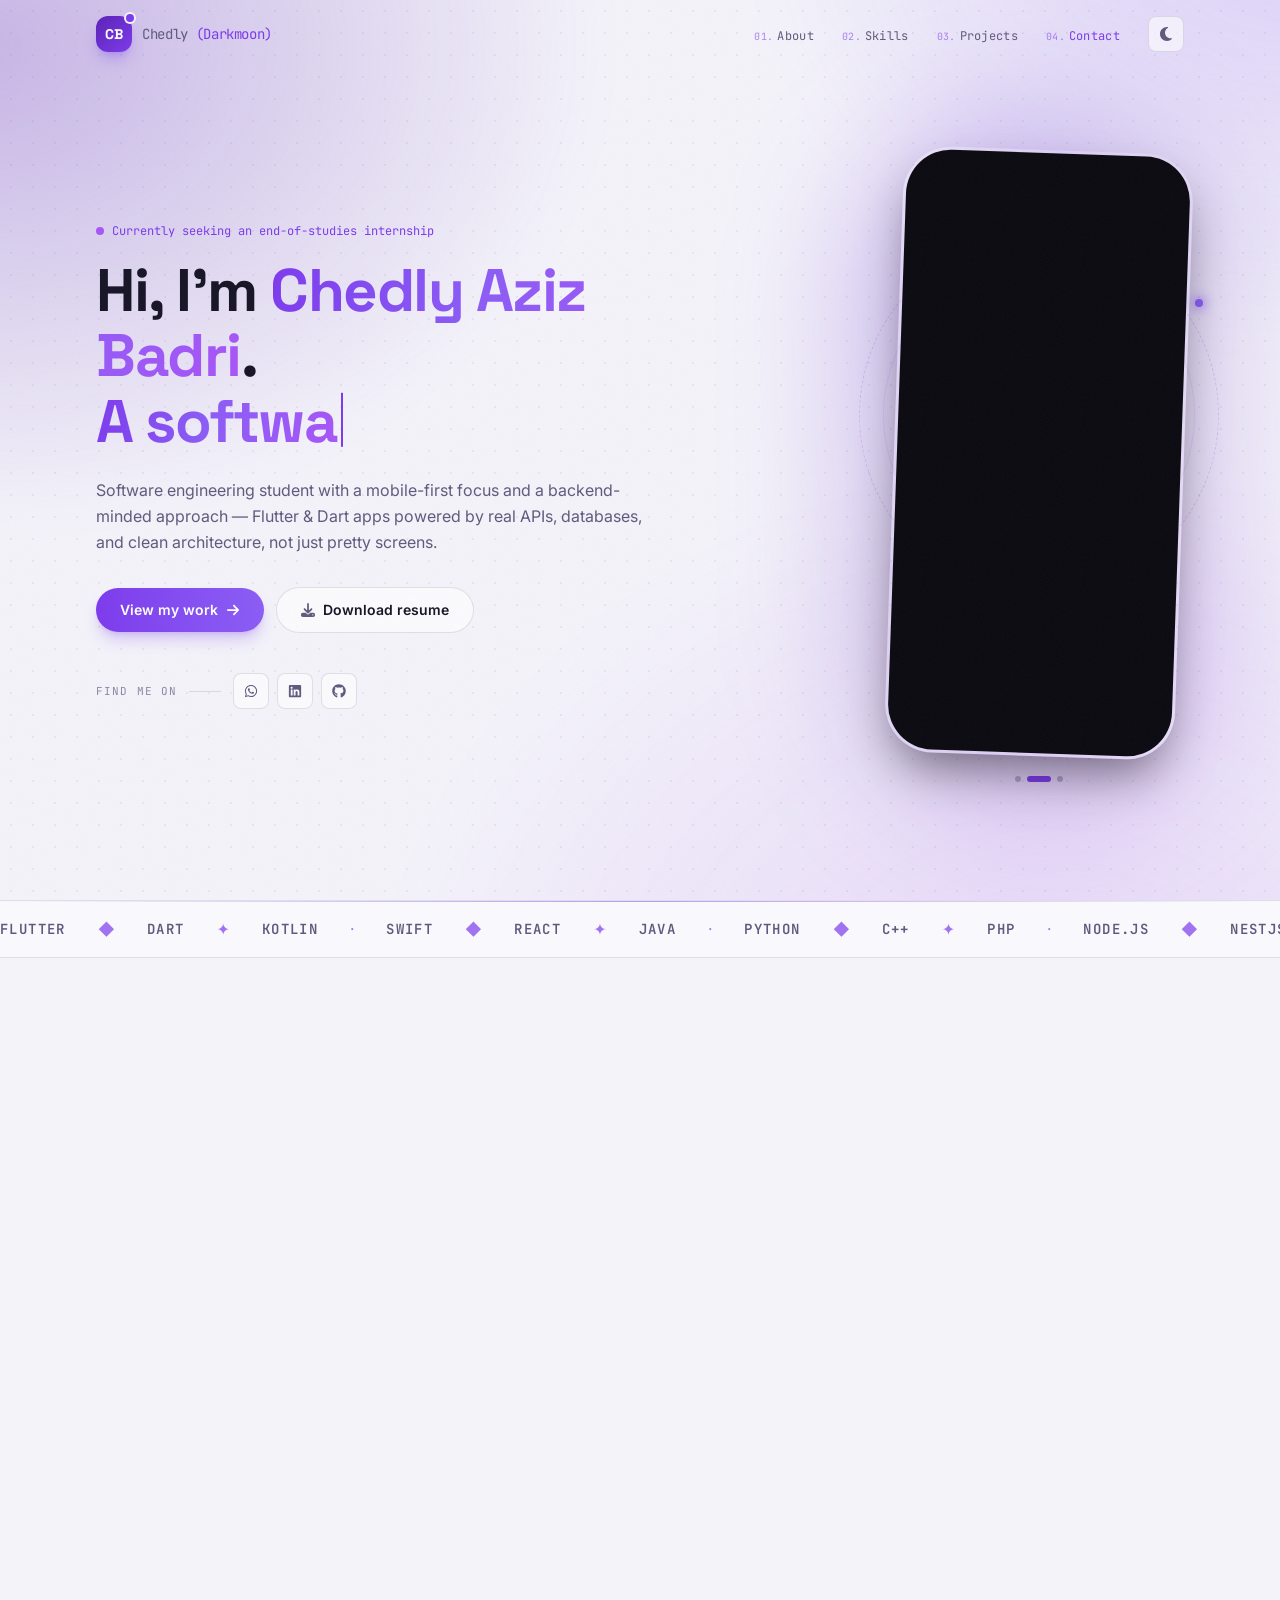
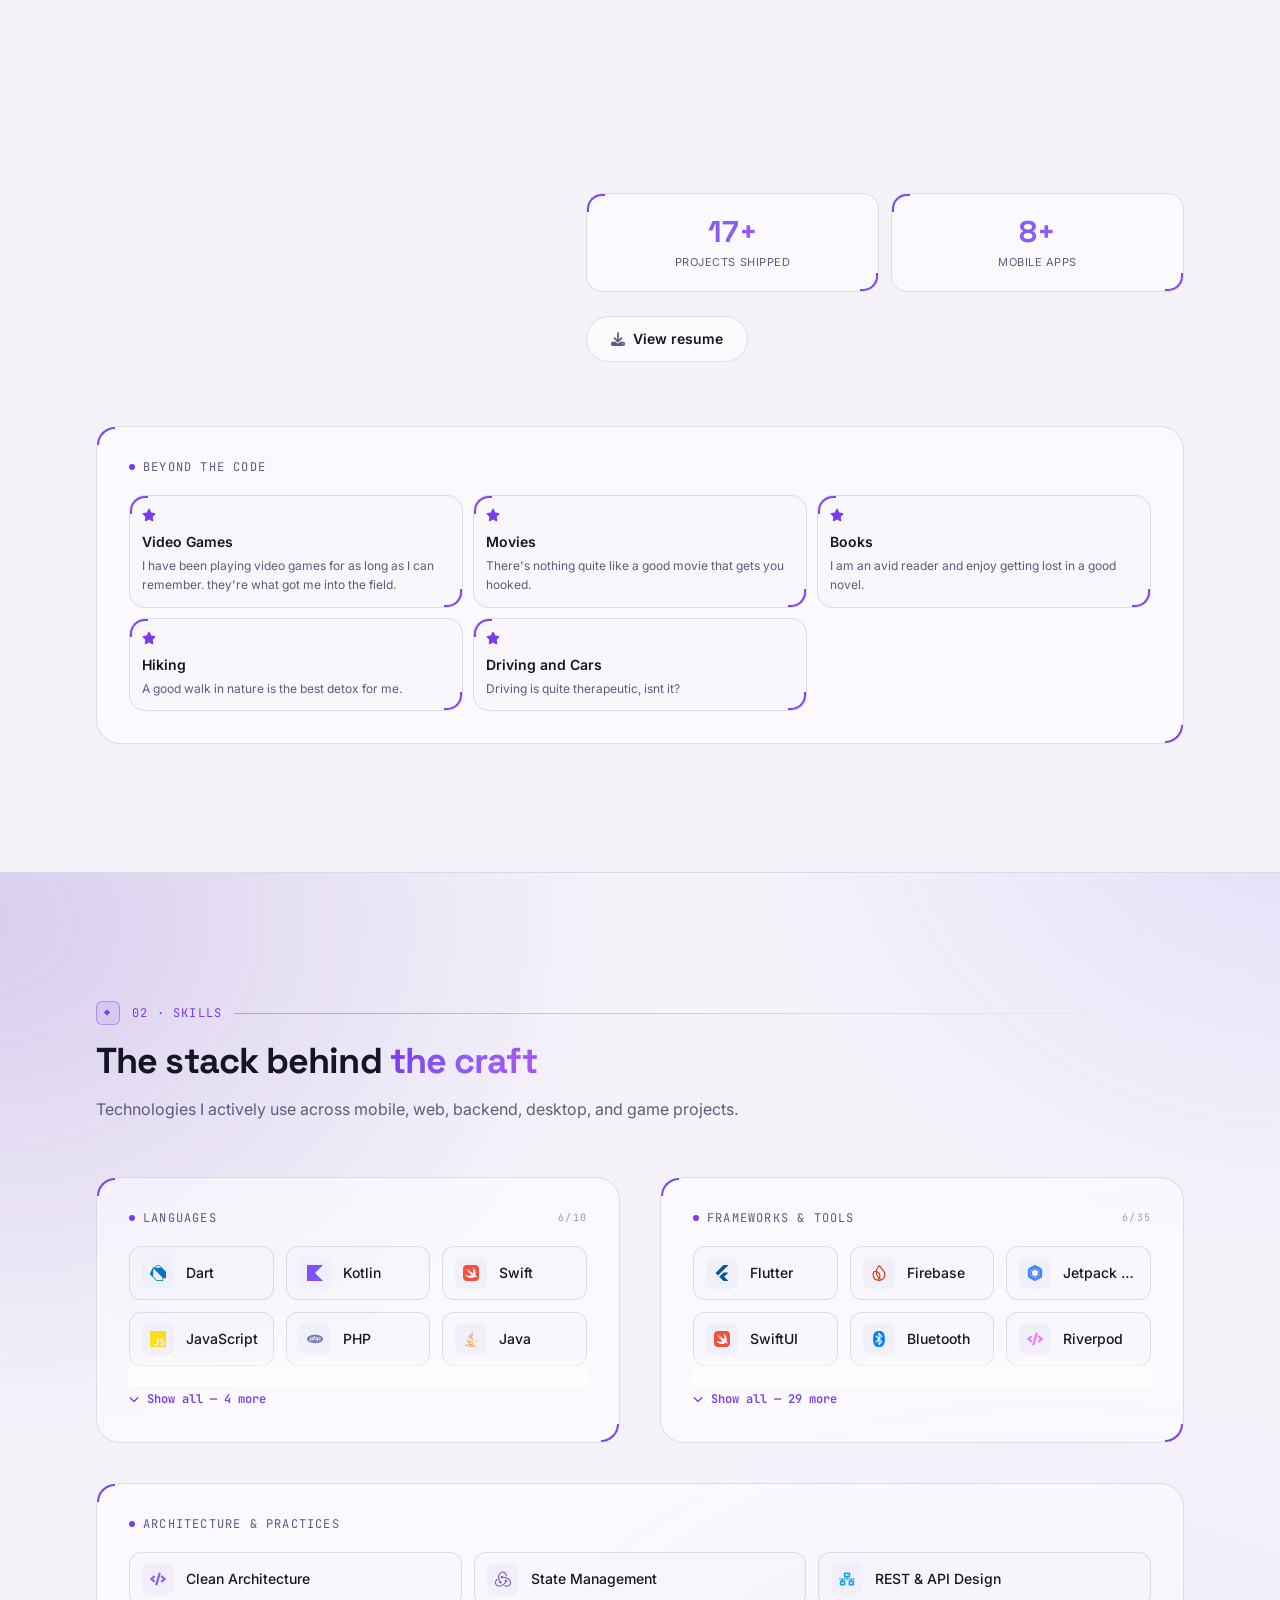
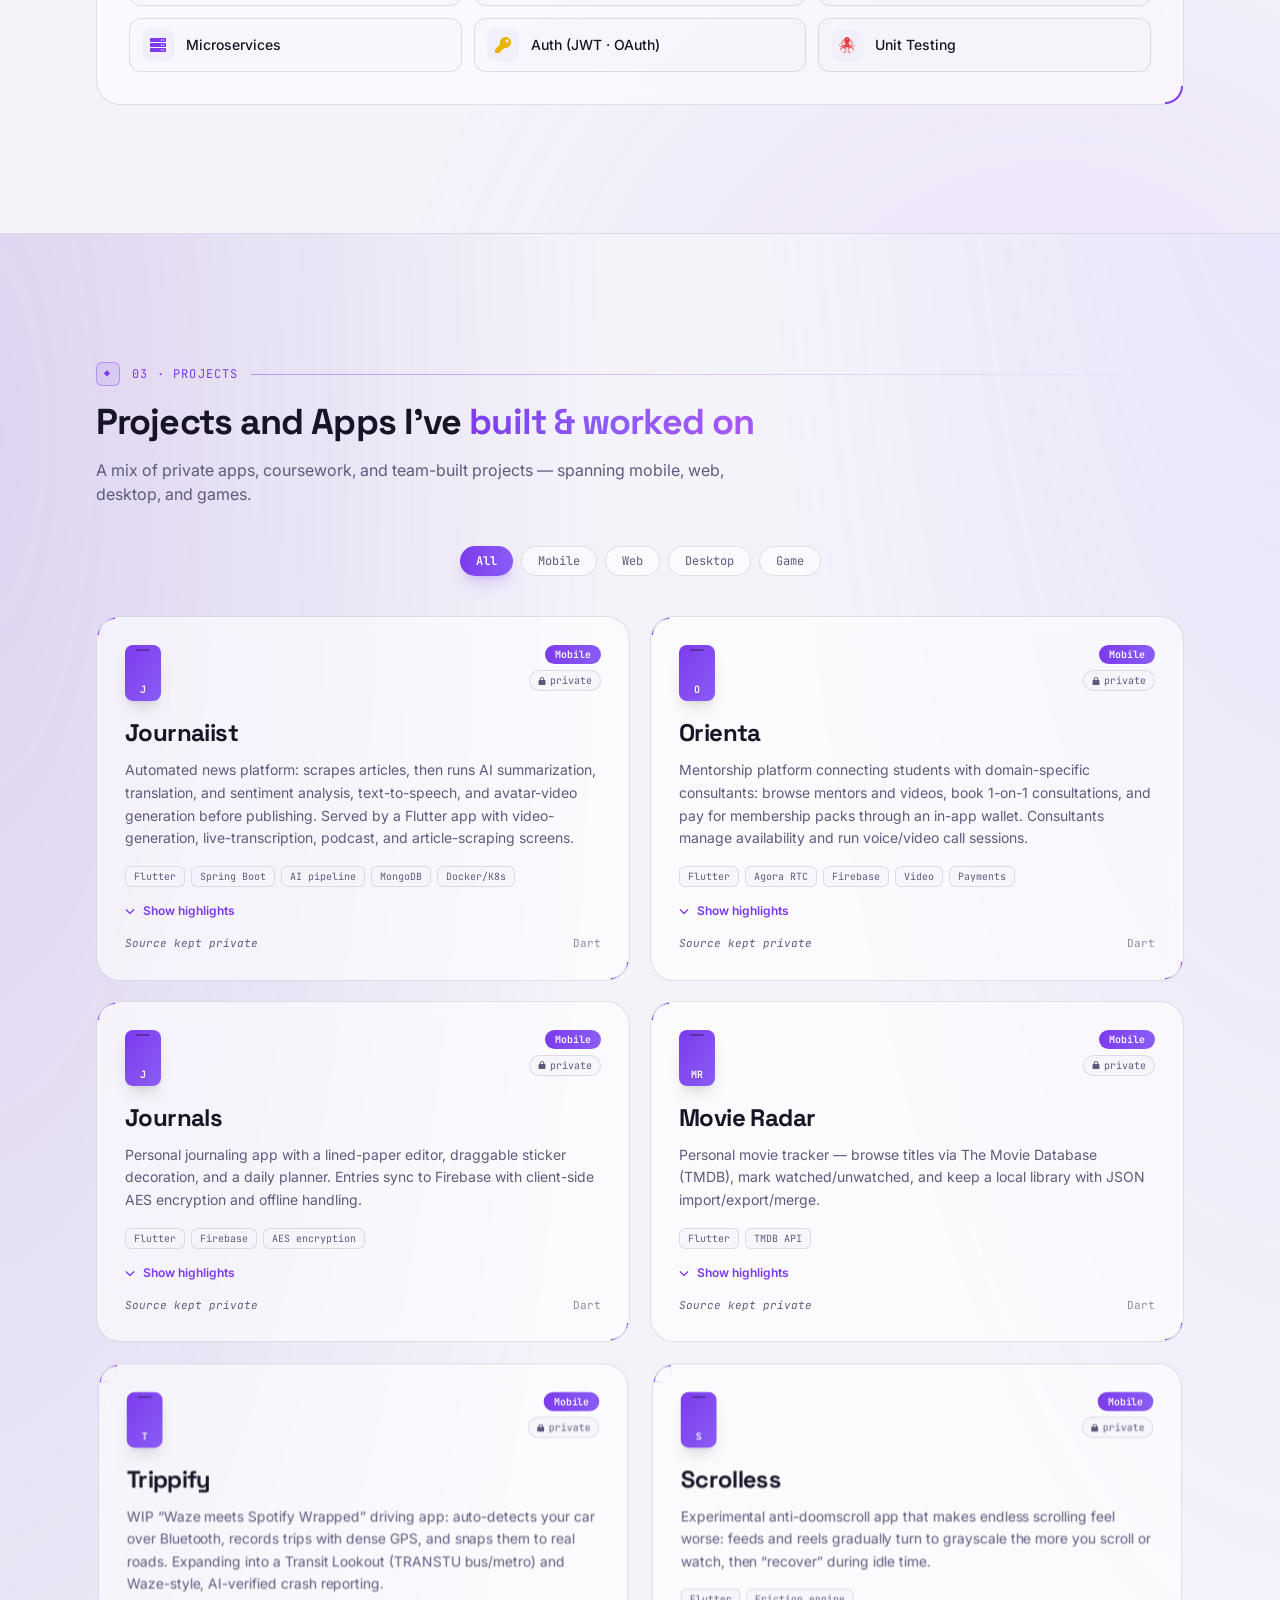
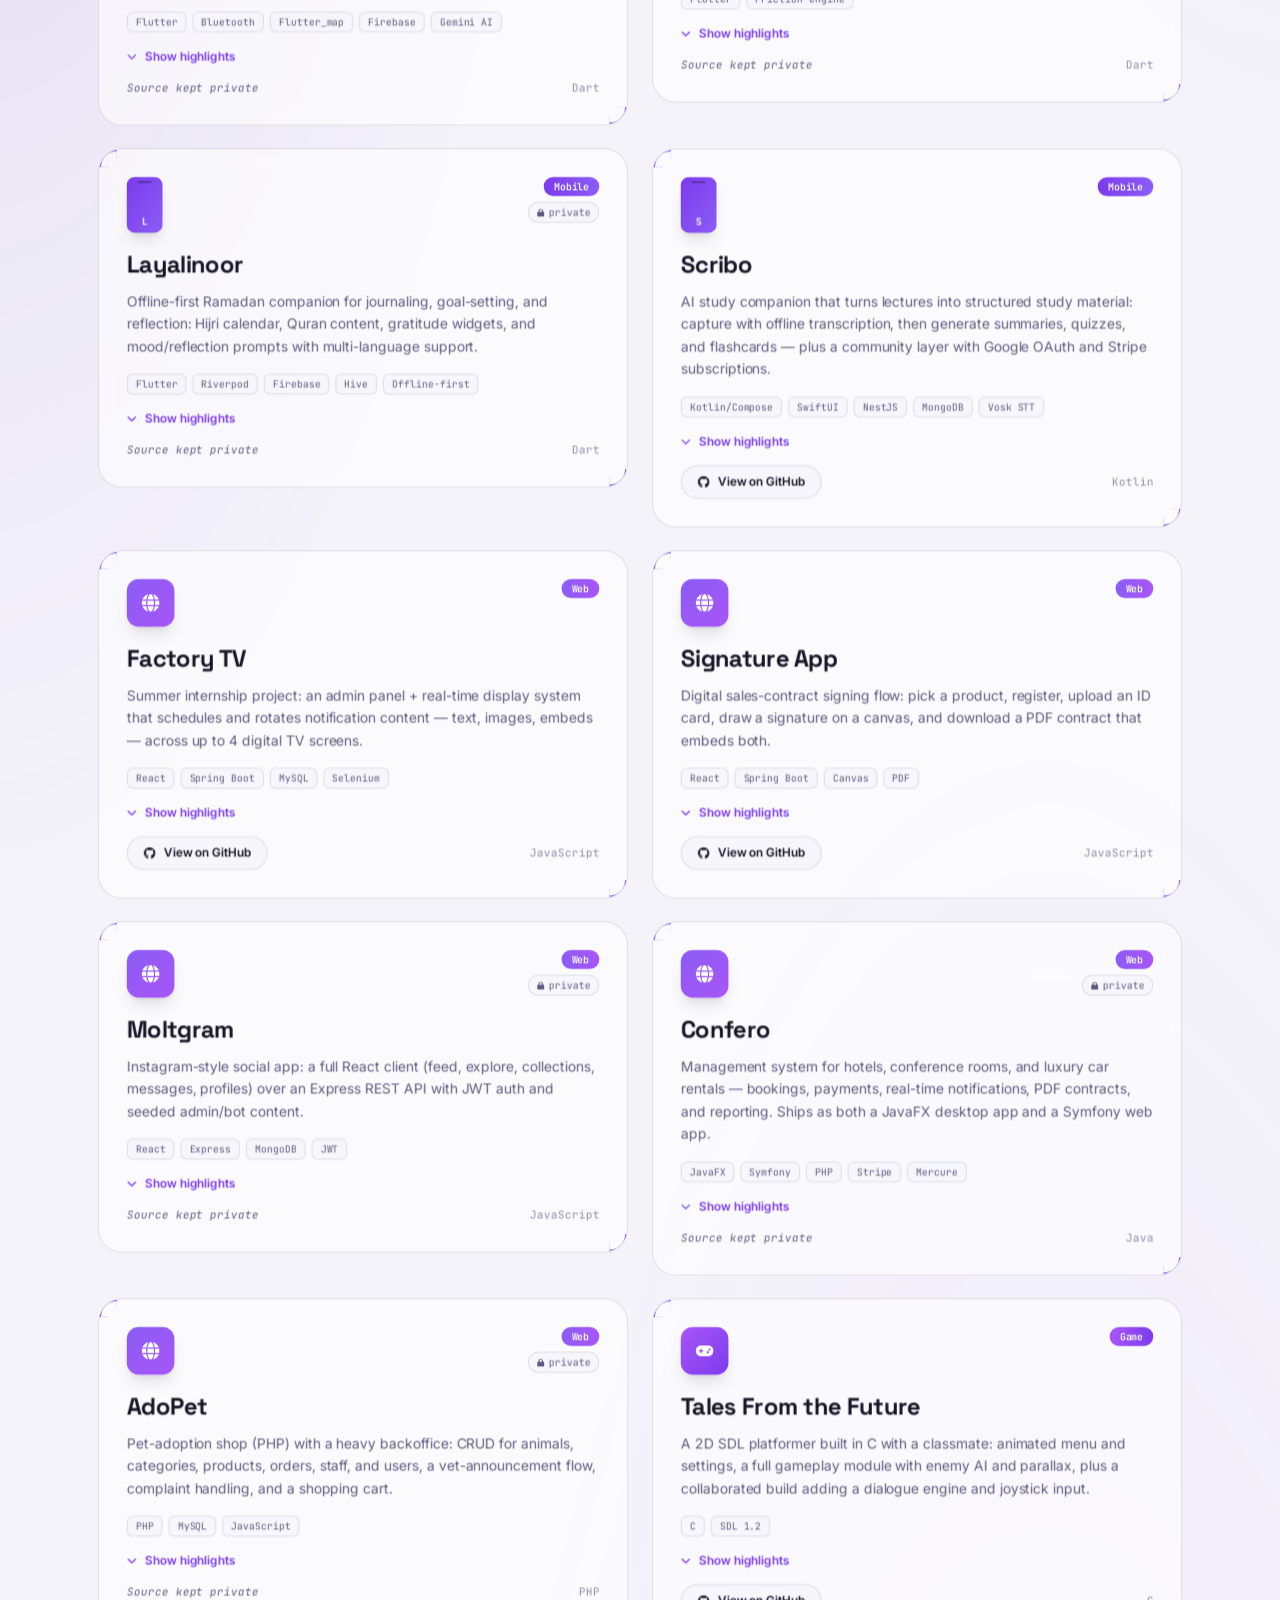
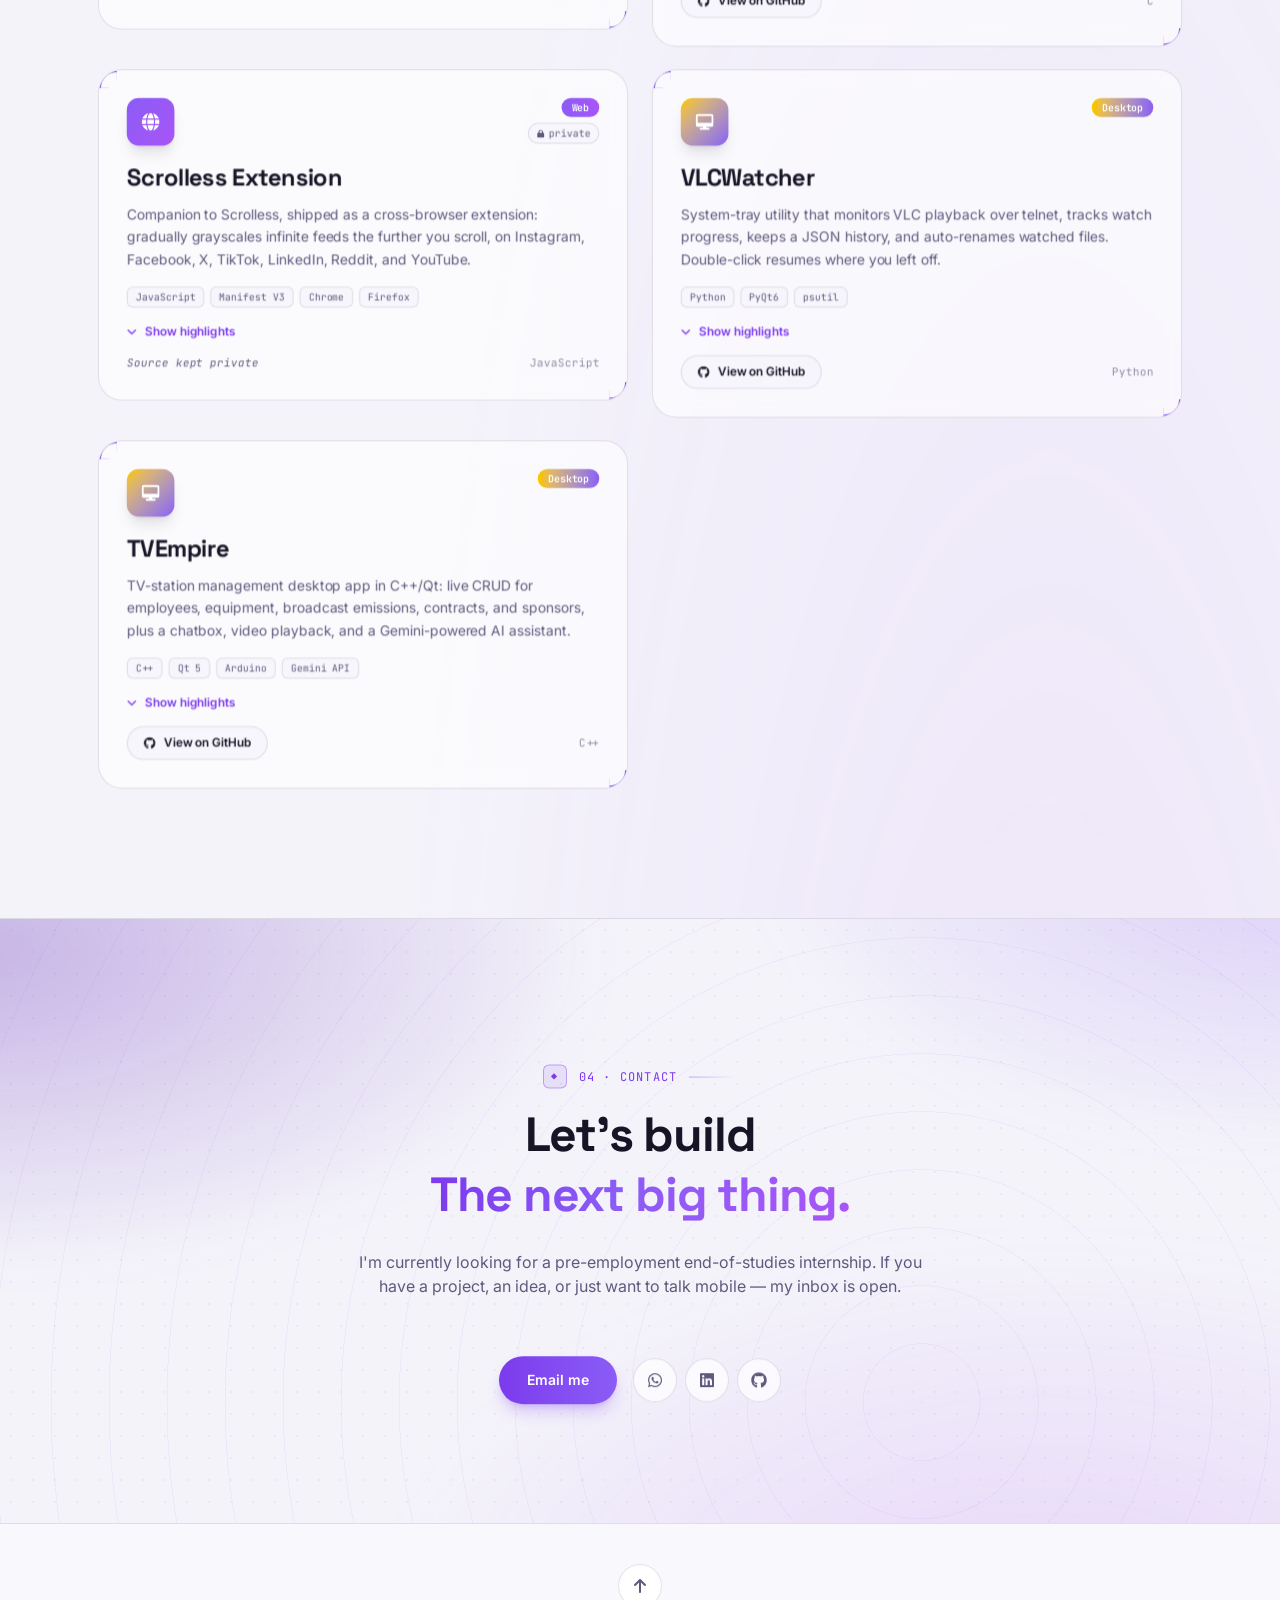
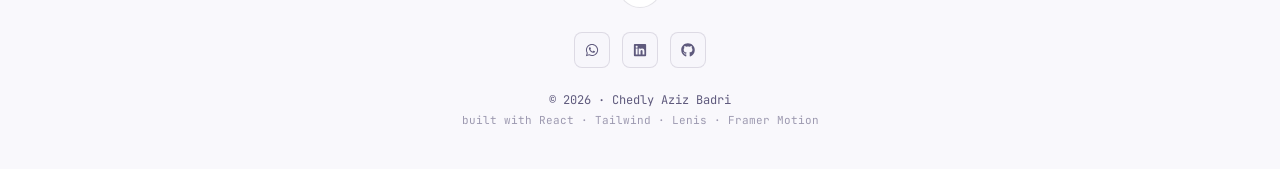
==== commit 2d1085a4: "deploy: dev @ 70715f3" ====
--- a/index.html
+++ b/index.html
@@ -40,8 +40,8 @@
         document.documentElement.classList.toggle("dark", dark);
       } catch (e) {}
     </script>
-    <script type="module" crossorigin src="/assets/index-y8TuE6NY.js"></script>
-    <link rel="stylesheet" crossorigin href="/assets/index-oV8zT6Qf.css">
+    <script type="module" crossorigin src="/assets/index-B1R2Gjik.js"></script>
+    <link rel="stylesheet" crossorigin href="/assets/index-D1p6tFUN.css">
   </head>
   <body>
     <div id="root"></div>
--- a/assets/index-D1p6tFUN.css
+++ b/assets/index-D1p6tFUN.css
@@ -0,0 +1 @@
+@layer properties{@supports (((-webkit-hyphens:none)) and (not (margin-trim:inline))) or ((-moz-orient:inline) and (not (color:rgb(from red r g b)))){*,:before,:after,::backdrop{--tw-translate-x:0;--tw-translate-y:0;--tw-translate-z:0;--tw-space-y-reverse:0;--tw-border-style:solid;--tw-gradient-position:initial;--tw-gradient-from:#0000;--tw-gradient-via:#0000;--tw-gradient-to:#0000;--tw-gradient-stops:initial;--tw-gradient-via-stops:initial;--tw-gradient-from-position:0%;--tw-gradient-via-position:50%;--tw-gradient-to-position:100%;--tw-leading:initial;--tw-font-weight:initial;--tw-tracking:initial;--tw-shadow:0 0 #0000;--tw-shadow-color:initial;--tw-shadow-alpha:100%;--tw-inset-shadow:0 0 #0000;--tw-inset-shadow-color:initial;--tw-inset-shadow-alpha:100%;--tw-ring-color:initial;--tw-ring-shadow:0 0 #0000;--tw-inset-ring-color:initial;--tw-inset-ring-shadow:0 0 #0000;--tw-ring-inset:initial;--tw-ring-offset-width:0px;--tw-ring-offset-color:#fff;--tw-ring-offset-shadow:0 0 #0000;--tw-blur:initial;--tw-brightness:initial;--tw-contrast:initial;--tw-grayscale:initial;--tw-hue-rotate:initial;--tw-invert:initial;--tw-opacity:initial;--tw-saturate:initial;--tw-sepia:initial;--tw-drop-shadow:initial;--tw-drop-shadow-color:initial;--tw-drop-shadow-alpha:100%;--tw-drop-shadow-size:initial;--tw-backdrop-blur:initial;--tw-backdrop-brightness:initial;--tw-backdrop-contrast:initial;--tw-backdrop-grayscale:initial;--tw-backdrop-hue-rotate:initial;--tw-backdrop-invert:initial;--tw-backdrop-opacity:initial;--tw-backdrop-saturate:initial;--tw-backdrop-sepia:initial;--tw-duration:initial;--tw-scale-x:1;--tw-scale-y:1;--tw-scale-z:1}}}@layer theme{:root,:host{--font-sans:"Inter", ui-sans-serif, system-ui, sans-serif;--font-mono:"JetBrains Mono", ui-monospace, monospace;--color-orange-400:oklch(75% .183 55.934);--color-yellow-400:oklch(85.2% .199 91.936);--color-black:#000;--color-white:#fff;--spacing:.25rem;--container-xl:36rem;--container-2xl:42rem;--container-3xl:48rem;--container-6xl:72rem;--text-xs:.75rem;--text-xs--line-height:calc(1 / .75);--text-sm:.875rem;--text-sm--line-height:calc(1.25 / .875);--text-base:1rem;--text-base--line-height: 1.5 ;--text-lg:1.125rem;--text-lg--line-height:calc(1.75 / 1.125);--text-xl:1.25rem;--text-xl--line-height:calc(1.75 / 1.25);--text-2xl:1.5rem;--text-2xl--line-height:calc(2 / 1.5);--text-3xl:1.875rem;--text-3xl--line-height: 1.2 ;--text-4xl:2.25rem;--text-4xl--line-height:calc(2.5 / 2.25);--text-5xl:3rem;--text-5xl--line-height:1;--text-6xl:3.75rem;--text-6xl--line-height:1;--font-weight-medium:500;--font-weight-semibold:600;--font-weight-bold:700;--tracking-tight:-.025em;--tracking-wide:.025em;--tracking-wider:.05em;--tracking-widest:.1em;--leading-tight:1.25;--leading-relaxed:1.625;--radius-md:.375rem;--radius-lg:.5rem;--radius-xl:.75rem;--radius-2xl:1rem;--animate-pulse:pulse 2s cubic-bezier(.4, 0, .6, 1) infinite;--blur-sm:8px;--blur-md:12px;--blur-xl:24px;--blur-3xl:64px;--default-transition-duration:.15s;--default-transition-timing-function:cubic-bezier(.4, 0, .2, 1);--default-font-family:var(--font-sans);--default-mono-font-family:var(--font-mono);--font-display:"Space Grotesk", ui-sans-serif, system-ui, sans-serif;--color-void:#f4f3fa;--color-surface:#fff;--color-raised:#f1effa;--color-line:#251c421f;--color-mist:#5f5a7d;--color-foam:#171426;--color-accent:#7c3aed;--color-accent-strong:#5b21b6;--color-teal:#a855f7;--color-glow:#8b5cf6;--animate-marquee:marquee 28s linear infinite;--animate-float:float 7s ease-in-out infinite;--animate-aurora:aurora 14s ease-in-out infinite;--animate-spin-slow:spin-slow 32s linear infinite}}@layer base{*,:after,:before,::backdrop{box-sizing:border-box;border:0 solid;margin:0;padding:0}::file-selector-button{box-sizing:border-box;border:0 solid;margin:0;padding:0}html,:host{-webkit-text-size-adjust:100%;tab-size:4;line-height:1.5;font-family:var(--default-font-family,-apple-system, BlinkMacSystemFont, "Segoe UI", Roboto, "Helvetica Neue", "Noto Sans", Arial, sans-serif, "Apple Color Emoji", "Segoe UI Emoji", "Segoe UI Symbol", "Noto Color Emoji");font-feature-settings:var(--default-font-feature-settings,normal);font-variation-settings:var(--default-font-variation-settings,normal);-webkit-tap-highlight-color:transparent}hr{height:0;color:inherit;border-top-width:1px}abbr:where([title]){-webkit-text-decoration:underline dotted;text-decoration:underline dotted}h1,h2,h3,h4,h5,h6{font-size:inherit;font-weight:inherit}a{color:inherit;-webkit-text-decoration:inherit;text-decoration:inherit}b,strong{font-weight:bolder}code,kbd,samp,pre{font-family:var(--default-mono-font-family,ui-monospace, SFMono-Regular, Menlo, Monaco, Consolas, "Liberation Mono", "Courier New", monospace);font-feature-settings:var(--default-mono-font-feature-settings,normal);font-variation-settings:var(--default-mono-font-variation-settings,normal);font-size:1em}small{font-size:80%}sub,sup{vertical-align:baseline;font-size:75%;line-height:0;position:relative}sub{bottom:-.25em}sup{top:-.5em}table{text-indent:0;border-color:inherit;border-collapse:collapse}:-moz-focusring:where(:not(iframe)){outline:auto}progress{vertical-align:baseline}summary{display:list-item}ol,ul,menu{list-style:none}img,svg,video,canvas,audio,iframe,embed,object{vertical-align:middle;display:block}img,video{max-width:100%;height:auto}button,input,select,optgroup,textarea{font:inherit;font-feature-settings:inherit;font-variation-settings:inherit;letter-spacing:inherit;color:inherit;opacity:1;background-color:#0000;border-radius:0}::file-selector-button{font:inherit;font-feature-settings:inherit;font-variation-settings:inherit;letter-spacing:inherit;color:inherit;opacity:1;background-color:#0000;border-radius:0}:where(select:is([multiple],[size])) optgroup{font-weight:bolder}:where(select:is([multiple],[size])) optgroup option{padding-inline-start:20px}::file-selector-button{margin-inline-end:4px}::placeholder{opacity:1}@supports (not ((-webkit-appearance:-apple-pay-button))) or (contain-intrinsic-size:1px){::placeholder{color:currentColor}@supports (color:color-mix(in lab,red,red)){::placeholder{color:color-mix(in oklab,currentcolor 50%,transparent)}}}textarea{resize:vertical}::-webkit-search-decoration{-webkit-appearance:none}::-webkit-date-and-time-value{min-height:1lh;text-align:inherit}::-webkit-datetime-edit{display:inline-flex}::-webkit-datetime-edit-fields-wrapper{padding:0}::-webkit-datetime-edit{padding-block:0}::-webkit-datetime-edit-year-field{padding-block:0}::-webkit-datetime-edit-month-field{padding-block:0}::-webkit-datetime-edit-day-field{padding-block:0}::-webkit-datetime-edit-hour-field{padding-block:0}::-webkit-datetime-edit-minute-field{padding-block:0}::-webkit-datetime-edit-second-field{padding-block:0}::-webkit-datetime-edit-millisecond-field{padding-block:0}::-webkit-datetime-edit-meridiem-field{padding-block:0}::-webkit-calendar-picker-indicator{line-height:1}:-moz-ui-invalid{box-shadow:none}button,input:where([type=button],[type=reset],[type=submit]){appearance:button}::file-selector-button{appearance:button}::-webkit-inner-spin-button{height:auto}::-webkit-outer-spin-button{height:auto}[hidden]:where(:not([hidden=until-found])){display:none!important}}@layer components;@layer utilities{.pointer-events-none{pointer-events:none}.visible{visibility:visible}.absolute{position:absolute}.fixed{position:fixed}.relative{position:relative}.-inset-1\.5{inset:calc(var(--spacing) * -1.5)}.-inset-10{inset:calc(var(--spacing) * -10)}.inset-0{inset:0}.inset-6{inset:calc(var(--spacing) * 6)}.inset-x-0{inset-inline:0}.-top-0\.5{top:calc(var(--spacing) * -.5)}.-top-1{top:calc(var(--spacing) * -1)}.-top-3{top:calc(var(--spacing) * -3)}.-top-9{top:calc(var(--spacing) * -9)}.-top-20{top:calc(var(--spacing) * -20)}.top-0{top:0}.top-1{top:var(--spacing)}.top-16{top:calc(var(--spacing) * 16)}.top-\[42\%\]{top:42%}.-right-0\.5{right:calc(var(--spacing) * -.5)}.-right-1{right:calc(var(--spacing) * -1)}.-right-3{right:calc(var(--spacing) * -3)}.right-0{right:0}.right-4{right:calc(var(--spacing) * 4)}.bottom-6{bottom:calc(var(--spacing) * 6)}.bottom-10{bottom:calc(var(--spacing) * 10)}.left-0{left:0}.left-1\/2{left:50%}.left-10{left:calc(var(--spacing) * 10)}.z-10{z-index:10}.z-50{z-index:50}.mx-auto{margin-inline:auto}.mt-0\.5{margin-top:calc(var(--spacing) * .5)}.mt-1{margin-top:var(--spacing)}.mt-2\.5{margin-top:calc(var(--spacing) * 2.5)}.mt-3{margin-top:calc(var(--spacing) * 3)}.mt-4{margin-top:calc(var(--spacing) * 4)}.mt-5{margin-top:calc(var(--spacing) * 5)}.mt-6{margin-top:calc(var(--spacing) * 6)}.mt-8{margin-top:calc(var(--spacing) * 8)}.mt-10{margin-top:calc(var(--spacing) * 10)}.mt-\[7px\]{margin-top:7px}.mr-1{margin-right:var(--spacing)}.mb-5{margin-bottom:calc(var(--spacing) * 5)}.ml-1{margin-left:var(--spacing)}.ml-auto{margin-left:auto}.block{display:block}.flex{display:flex}.grid{display:grid}.hidden{display:none}.inline-block{display:inline-block}.inline-flex{display:inline-flex}.aspect-\[4\/5\]{aspect-ratio:4/5}.aspect-\[9\/19\]{aspect-ratio:9/19}.h-0\.5{height:calc(var(--spacing) * .5)}.h-1\.5{height:calc(var(--spacing) * 1.5)}.h-2{height:calc(var(--spacing) * 2)}.h-3{height:calc(var(--spacing) * 3)}.h-6{height:calc(var(--spacing) * 6)}.h-8{height:calc(var(--spacing) * 8)}.h-9{height:calc(var(--spacing) * 9)}.h-11{height:calc(var(--spacing) * 11)}.h-12{height:calc(var(--spacing) * 12)}.h-14{height:calc(var(--spacing) * 14)}.h-20{height:calc(var(--spacing) * 20)}.h-\[0\.9em\]{height:.9em}.h-\[360px\]{height:360px}.h-full{height:100%}.h-px{height:1px}.min-h-\[1\.06em\]{min-height:1.06em}.min-h-screen{min-height:100vh}.w-1\.5{width:calc(var(--spacing) * 1.5)}.w-2{width:calc(var(--spacing) * 2)}.w-3{width:calc(var(--spacing) * 3)}.w-3\.5{width:calc(var(--spacing) * 3.5)}.w-4{width:calc(var(--spacing) * 4)}.w-6{width:calc(var(--spacing) * 6)}.w-8{width:calc(var(--spacing) * 8)}.w-9{width:calc(var(--spacing) * 9)}.w-11{width:calc(var(--spacing) * 11)}.w-12{width:calc(var(--spacing) * 12)}.w-44{width:calc(var(--spacing) * 44)}.w-\[2px\]{width:2px}.w-\[270px\]{width:270px}.w-\[360px\]{width:360px}.w-fit{width:fit-content}.w-full{width:100%}.w-max{width:max-content}.max-w-2xl{max-width:var(--container-2xl)}.max-w-3xl{max-width:var(--container-3xl)}.max-w-6xl{max-width:var(--container-6xl)}.max-w-\[360px\]{max-width:360px}.max-w-xl{max-width:var(--container-xl)}.flex-1{flex:1}.shrink-0{flex-shrink:0}.-translate-x-1\/2{--tw-translate-x: -50% ;translate:var(--tw-translate-x) var(--tw-translate-y)}.-translate-y-1\/2{--tw-translate-y: -50% ;translate:var(--tw-translate-x) var(--tw-translate-y)}.-translate-y-\[6px\]{--tw-translate-y: -6px ;translate:var(--tw-translate-x) var(--tw-translate-y)}.translate-y-\[0\.08em\]{--tw-translate-y:.08em;translate:var(--tw-translate-x) var(--tw-translate-y)}.translate-y-\[6px\]{--tw-translate-y:6px;translate:var(--tw-translate-x) var(--tw-translate-y)}.-rotate-45{rotate:-45deg}.rotate-45{rotate:45deg}.rotate-180{rotate:180deg}.animate-float{animation:var(--animate-float)}.animate-marquee{animation:var(--animate-marquee)}.animate-pulse{animation:var(--animate-pulse)}.animate-spin-slow{animation:var(--animate-spin-slow)}.scroll-mt-24{scroll-margin-top:calc(var(--spacing) * 24)}.grid-cols-2{grid-template-columns:repeat(2,minmax(0,1fr))}.grid-cols-3{grid-template-columns:repeat(3,minmax(0,1fr))}.flex-col{flex-direction:column}.flex-wrap{flex-wrap:wrap}.items-center{align-items:center}.items-end{align-items:flex-end}.items-start{align-items:flex-start}.justify-between{justify-content:space-between}.justify-center{justify-content:center}.gap-1{gap:var(--spacing)}.gap-1\.5{gap:calc(var(--spacing) * 1.5)}.gap-2{gap:calc(var(--spacing) * 2)}.gap-2\.5{gap:calc(var(--spacing) * 2.5)}.gap-3{gap:calc(var(--spacing) * 3)}.gap-4{gap:calc(var(--spacing) * 4)}.gap-6{gap:calc(var(--spacing) * 6)}.gap-8{gap:calc(var(--spacing) * 8)}.gap-10{gap:calc(var(--spacing) * 10)}.gap-14{gap:calc(var(--spacing) * 14)}.gap-\[5px\]{gap:5px}:where(.space-y-1>:not(:last-child)){--tw-space-y-reverse:0;margin-block-start:calc(var(--spacing) * var(--tw-space-y-reverse));margin-block-end:calc(var(--spacing) * calc(1 - var(--tw-space-y-reverse)))}:where(.space-y-3>:not(:last-child)){--tw-space-y-reverse:0;margin-block-start:calc(calc(var(--spacing) * 3) * var(--tw-space-y-reverse));margin-block-end:calc(calc(var(--spacing) * 3) * calc(1 - var(--tw-space-y-reverse)))}.truncate{text-overflow:ellipsis;white-space:nowrap;overflow:hidden}.overflow-hidden{overflow:hidden}.rounded-2xl{border-radius:var(--radius-2xl)}.rounded-\[2\.8rem\]{border-radius:2.8rem}.rounded-\[2rem\]{border-radius:2rem}.rounded-\[3rem\]{border-radius:3rem}.rounded-full{border-radius:3.40282e38px}.rounded-lg{border-radius:var(--radius-lg)}.rounded-md{border-radius:var(--radius-md)}.rounded-xl{border-radius:var(--radius-xl)}.border{border-style:var(--tw-border-style);border-width:1px}.border-y{border-block-style:var(--tw-border-style);border-block-width:1px}.border-t{border-top-style:var(--tw-border-style);border-top-width:1px}.border-b{border-bottom-style:var(--tw-border-style);border-bottom-width:1px}.border-dashed{--tw-border-style:dashed;border-style:dashed}.border-accent\/10{border-color:#7c3aed1a}@supports (color:color-mix(in lab,red,red)){.border-accent\/10{border-color:color-mix(in oklab,var(--color-accent) 10%,transparent)}}.border-accent\/20{border-color:#7c3aed33}@supports (color:color-mix(in lab,red,red)){.border-accent\/20{border-color:color-mix(in oklab,var(--color-accent) 20%,transparent)}}.border-accent\/40{border-color:#7c3aed66}@supports (color:color-mix(in lab,red,red)){.border-accent\/40{border-color:color-mix(in oklab,var(--color-accent) 40%,transparent)}}.border-line{border-color:var(--color-line)}.border-white\/10{border-color:#ffffff1a}@supports (color:color-mix(in lab,red,red)){.border-white\/10{border-color:color-mix(in oklab,var(--color-white) 10%,transparent)}}.bg-\[\#0b0a11\]{background-color:#0b0a11}.bg-accent{background-color:var(--color-accent)}.bg-accent\/10{background-color:#7c3aed1a}@supports (color:color-mix(in lab,red,red)){.bg-accent\/10{background-color:color-mix(in oklab,var(--color-accent) 10%,transparent)}}.bg-accent\/70{background-color:#7c3aedb3}@supports (color:color-mix(in lab,red,red)){.bg-accent\/70{background-color:color-mix(in oklab,var(--color-accent) 70%,transparent)}}.bg-black\/30{background-color:#0000004d}@supports (color:color-mix(in lab,red,red)){.bg-black\/30{background-color:color-mix(in oklab,var(--color-black) 30%,transparent)}}.bg-current{background-color:currentColor}.bg-glow{background-color:var(--color-glow)}.bg-line{background-color:var(--color-line)}.bg-mist\/40{background-color:#5f5a7d66}@supports (color:color-mix(in lab,red,red)){.bg-mist\/40{background-color:color-mix(in oklab,var(--color-mist) 40%,transparent)}}.bg-raised{background-color:var(--color-raised)}.bg-surface{background-color:var(--color-surface)}.bg-surface\/40{background-color:#fff6}@supports (color:color-mix(in lab,red,red)){.bg-surface\/40{background-color:color-mix(in oklab,var(--color-surface) 40%,transparent)}}.bg-surface\/50{background-color:#ffffff80}@supports (color:color-mix(in lab,red,red)){.bg-surface\/50{background-color:color-mix(in oklab,var(--color-surface) 50%,transparent)}}.bg-surface\/60{background-color:#fff9}@supports (color:color-mix(in lab,red,red)){.bg-surface\/60{background-color:color-mix(in oklab,var(--color-surface) 60%,transparent)}}.bg-surface\/70{background-color:#ffffffb3}@supports (color:color-mix(in lab,red,red)){.bg-surface\/70{background-color:color-mix(in oklab,var(--color-surface) 70%,transparent)}}.bg-surface\/80{background-color:#fffc}@supports (color:color-mix(in lab,red,red)){.bg-surface\/80{background-color:color-mix(in oklab,var(--color-surface) 80%,transparent)}}.bg-surface\/95{background-color:#fffffff2}@supports (color:color-mix(in lab,red,red)){.bg-surface\/95{background-color:color-mix(in oklab,var(--color-surface) 95%,transparent)}}.bg-teal{background-color:var(--color-teal)}.bg-transparent{background-color:#0000}.bg-void{background-color:var(--color-void)}.bg-void\/40{background-color:#f4f3fa66}@supports (color:color-mix(in lab,red,red)){.bg-void\/40{background-color:color-mix(in oklab,var(--color-void) 40%,transparent)}}.bg-void\/60{background-color:#f4f3fa99}@supports (color:color-mix(in lab,red,red)){.bg-void\/60{background-color:color-mix(in oklab,var(--color-void) 60%,transparent)}}.bg-gradient-to-br{--tw-gradient-position:to bottom right in oklab;background-image:linear-gradient(var(--tw-gradient-stops))}.bg-gradient-to-r{--tw-gradient-position:to right in oklab;background-image:linear-gradient(var(--tw-gradient-stops))}.bg-gradient-to-t{--tw-gradient-position:to top in oklab;background-image:linear-gradient(var(--tw-gradient-stops))}.from-accent{--tw-gradient-from:var(--color-accent);--tw-gradient-stops:var(--tw-gradient-via-stops,var(--tw-gradient-position), var(--tw-gradient-from) var(--tw-gradient-from-position), var(--tw-gradient-to) var(--tw-gradient-to-position))}.from-accent-strong{--tw-gradient-from:var(--color-accent-strong);--tw-gradient-stops:var(--tw-gradient-via-stops,var(--tw-gradient-position), var(--tw-gradient-from) var(--tw-gradient-from-position), var(--tw-gradient-to) var(--tw-gradient-to-position))}.from-accent\/20{--tw-gradient-from:#7c3aed33}@supports (color:color-mix(in lab,red,red)){.from-accent\/20{--tw-gradient-from:color-mix(in oklab, var(--color-accent) 20%, transparent)}}.from-accent\/20{--tw-gradient-stops:var(--tw-gradient-via-stops,var(--tw-gradient-position), var(--tw-gradient-from) var(--tw-gradient-from-position), var(--tw-gradient-to) var(--tw-gradient-to-position))}.from-accent\/35{--tw-gradient-from:#7c3aed59}@supports (color:color-mix(in lab,red,red)){.from-accent\/35{--tw-gradient-from:color-mix(in oklab, var(--color-accent) 35%, transparent)}}.from-accent\/35{--tw-gradient-stops:var(--tw-gradient-via-stops,var(--tw-gradient-position), var(--tw-gradient-from) var(--tw-gradient-from-position), var(--tw-gradient-to) var(--tw-gradient-to-position))}.from-accent\/45{--tw-gradient-from:#7c3aed73}@supports (color:color-mix(in lab,red,red)){.from-accent\/45{--tw-gradient-from:color-mix(in oklab, var(--color-accent) 45%, transparent)}}.from-accent\/45{--tw-gradient-stops:var(--tw-gradient-via-stops,var(--tw-gradient-position), var(--tw-gradient-from) var(--tw-gradient-from-position), var(--tw-gradient-to) var(--tw-gradient-to-position))}.from-accent\/\[0\.04\]{--tw-gradient-from:#7c3aed0a}@supports (color:color-mix(in lab,red,red)){.from-accent\/\[0\.04\]{--tw-gradient-from:color-mix(in oklab, var(--color-accent) 4%, transparent)}}.from-accent\/\[0\.04\]{--tw-gradient-stops:var(--tw-gradient-via-stops,var(--tw-gradient-position), var(--tw-gradient-from) var(--tw-gradient-from-position), var(--tw-gradient-to) var(--tw-gradient-to-position))}.from-glow{--tw-gradient-from:var(--color-glow);--tw-gradient-stops:var(--tw-gradient-via-stops,var(--tw-gradient-position), var(--tw-gradient-from) var(--tw-gradient-from-position), var(--tw-gradient-to) var(--tw-gradient-to-position))}.from-orange-400{--tw-gradient-from:var(--color-orange-400);--tw-gradient-stops:var(--tw-gradient-via-stops,var(--tw-gradient-position), var(--tw-gradient-from) var(--tw-gradient-from-position), var(--tw-gradient-to) var(--tw-gradient-to-position))}.from-surface{--tw-gradient-from:var(--color-surface);--tw-gradient-stops:var(--tw-gradient-via-stops,var(--tw-gradient-position), var(--tw-gradient-from) var(--tw-gradient-from-position), var(--tw-gradient-to) var(--tw-gradient-to-position))}.from-teal{--tw-gradient-from:var(--color-teal);--tw-gradient-stops:var(--tw-gradient-via-stops,var(--tw-gradient-position), var(--tw-gradient-from) var(--tw-gradient-from-position), var(--tw-gradient-to) var(--tw-gradient-to-position))}.from-transparent{--tw-gradient-from:transparent;--tw-gradient-stops:var(--tw-gradient-via-stops,var(--tw-gradient-position), var(--tw-gradient-from) var(--tw-gradient-from-position), var(--tw-gradient-to) var(--tw-gradient-to-position))}.from-void{--tw-gradient-from:var(--color-void);--tw-gradient-stops:var(--tw-gradient-via-stops,var(--tw-gradient-position), var(--tw-gradient-from) var(--tw-gradient-from-position), var(--tw-gradient-to) var(--tw-gradient-to-position))}.from-white\/25{--tw-gradient-from:#ffffff40}@supports (color:color-mix(in lab,red,red)){.from-white\/25{--tw-gradient-from:color-mix(in oklab, var(--color-white) 25%, transparent)}}.from-white\/25{--tw-gradient-stops:var(--tw-gradient-via-stops,var(--tw-gradient-position), var(--tw-gradient-from) var(--tw-gradient-from-position), var(--tw-gradient-to) var(--tw-gradient-to-position))}.from-yellow-400{--tw-gradient-from:var(--color-yellow-400);--tw-gradient-stops:var(--tw-gradient-via-stops,var(--tw-gradient-position), var(--tw-gradient-from) var(--tw-gradient-from-position), var(--tw-gradient-to) var(--tw-gradient-to-position))}.via-accent-strong\/20{--tw-gradient-via:#5b21b633}@supports (color:color-mix(in lab,red,red)){.via-accent-strong\/20{--tw-gradient-via:color-mix(in oklab, var(--color-accent-strong) 20%, transparent)}}.via-accent-strong\/20{--tw-gradient-via-stops:var(--tw-gradient-position), var(--tw-gradient-from) var(--tw-gradient-from-position), var(--tw-gradient-via) var(--tw-gradient-via-position), var(--tw-gradient-to) var(--tw-gradient-to-position);--tw-gradient-stops:var(--tw-gradient-via-stops)}.via-accent\/50{--tw-gradient-via:#7c3aed80}@supports (color:color-mix(in lab,red,red)){.via-accent\/50{--tw-gradient-via:color-mix(in oklab, var(--color-accent) 50%, transparent)}}.via-accent\/50{--tw-gradient-via-stops:var(--tw-gradient-position), var(--tw-gradient-from) var(--tw-gradient-from-position), var(--tw-gradient-via) var(--tw-gradient-via-position), var(--tw-gradient-to) var(--tw-gradient-to-position);--tw-gradient-stops:var(--tw-gradient-via-stops)}.via-glow{--tw-gradient-via:var(--color-glow);--tw-gradient-via-stops:var(--tw-gradient-position), var(--tw-gradient-from) var(--tw-gradient-from-position), var(--tw-gradient-via) var(--tw-gradient-via-position), var(--tw-gradient-to) var(--tw-gradient-to-position);--tw-gradient-stops:var(--tw-gradient-via-stops)}.via-white\/5{--tw-gradient-via:#ffffff0d}@supports (color:color-mix(in lab,red,red)){.via-white\/5{--tw-gradient-via:color-mix(in oklab, var(--color-white) 5%, transparent)}}.via-white\/5{--tw-gradient-via-stops:var(--tw-gradient-position), var(--tw-gradient-from) var(--tw-gradient-from-position), var(--tw-gradient-via) var(--tw-gradient-via-position), var(--tw-gradient-to) var(--tw-gradient-to-position);--tw-gradient-stops:var(--tw-gradient-via-stops)}.to-accent{--tw-gradient-to:var(--color-accent);--tw-gradient-stops:var(--tw-gradient-via-stops,var(--tw-gradient-position), var(--tw-gradient-from) var(--tw-gradient-from-position), var(--tw-gradient-to) var(--tw-gradient-to-position))}.to-accent-strong{--tw-gradient-to:var(--color-accent-strong);--tw-gradient-stops:var(--tw-gradient-via-stops,var(--tw-gradient-position), var(--tw-gradient-from) var(--tw-gradient-from-position), var(--tw-gradient-to) var(--tw-gradient-to-position))}.to-glow{--tw-gradient-to:var(--color-glow);--tw-gradient-stops:var(--tw-gradient-via-stops,var(--tw-gradient-position), var(--tw-gradient-from) var(--tw-gradient-from-position), var(--tw-gradient-to) var(--tw-gradient-to-position))}.to-glow\/20{--tw-gradient-to:#8b5cf633}@supports (color:color-mix(in lab,red,red)){.to-glow\/20{--tw-gradient-to:color-mix(in oklab, var(--color-glow) 20%, transparent)}}.to-glow\/20{--tw-gradient-stops:var(--tw-gradient-via-stops,var(--tw-gradient-position), var(--tw-gradient-from) var(--tw-gradient-from-position), var(--tw-gradient-to) var(--tw-gradient-to-position))}.to-teal{--tw-gradient-to:var(--color-teal);--tw-gradient-stops:var(--tw-gradient-via-stops,var(--tw-gradient-position), var(--tw-gradient-from) var(--tw-gradient-from-position), var(--tw-gradient-to) var(--tw-gradient-to-position))}.to-teal\/25{--tw-gradient-to:#a855f740}@supports (color:color-mix(in lab,red,red)){.to-teal\/25{--tw-gradient-to:color-mix(in oklab, var(--color-teal) 25%, transparent)}}.to-teal\/25{--tw-gradient-stops:var(--tw-gradient-via-stops,var(--tw-gradient-position), var(--tw-gradient-from) var(--tw-gradient-from-position), var(--tw-gradient-to) var(--tw-gradient-to-position))}.to-transparent{--tw-gradient-to:transparent;--tw-gradient-stops:var(--tw-gradient-via-stops,var(--tw-gradient-position), var(--tw-gradient-from) var(--tw-gradient-from-position), var(--tw-gradient-to) var(--tw-gradient-to-position))}.to-white\/25{--tw-gradient-to:#ffffff40}@supports (color:color-mix(in lab,red,red)){.to-white\/25{--tw-gradient-to:color-mix(in oklab, var(--color-white) 25%, transparent)}}.to-white\/25{--tw-gradient-stops:var(--tw-gradient-via-stops,var(--tw-gradient-position), var(--tw-gradient-from) var(--tw-gradient-from-position), var(--tw-gradient-to) var(--tw-gradient-to-position))}.object-cover{object-fit:cover}.p-3{padding:calc(var(--spacing) * 3)}.p-4{padding:calc(var(--spacing) * 4)}.p-5{padding:calc(var(--spacing) * 5)}.p-6{padding:calc(var(--spacing) * 6)}.p-\[3px\]{padding:3px}.px-2{padding-inline:calc(var(--spacing) * 2)}.px-2\.5{padding-inline:calc(var(--spacing) * 2.5)}.px-3{padding-inline:calc(var(--spacing) * 3)}.px-4{padding-inline:calc(var(--spacing) * 4)}.px-5{padding-inline:calc(var(--spacing) * 5)}.px-6{padding-inline:calc(var(--spacing) * 6)}.px-7{padding-inline:calc(var(--spacing) * 7)}.py-0\.5{padding-block:calc(var(--spacing) * .5)}.py-1\.5{padding-block:calc(var(--spacing) * 1.5)}.py-2{padding-block:calc(var(--spacing) * 2)}.py-2\.5{padding-block:calc(var(--spacing) * 2.5)}.py-3{padding-block:calc(var(--spacing) * 3)}.py-3\.5{padding-block:calc(var(--spacing) * 3.5)}.py-4{padding-block:calc(var(--spacing) * 4)}.py-5{padding-block:calc(var(--spacing) * 5)}.py-16{padding-block:calc(var(--spacing) * 16)}.py-20{padding-block:calc(var(--spacing) * 20)}.pt-10{padding-top:calc(var(--spacing) * 10)}.pt-20{padding-top:calc(var(--spacing) * 20)}.pb-1{padding-bottom:var(--spacing)}.pb-12{padding-bottom:calc(var(--spacing) * 12)}.pb-\[max\(2\.5rem\,env\(safe-area-inset-bottom\)\)\]{padding-bottom:max(2.5rem,env(safe-area-inset-bottom))}.text-center{text-align:center}.align-top{vertical-align:top}.font-display{font-family:var(--font-display)}.font-mono{font-family:var(--font-mono)}.text-2xl{font-size:var(--text-2xl);line-height:var(--tw-leading,var(--text-2xl--line-height))}.text-3xl{font-size:var(--text-3xl);line-height:var(--tw-leading,var(--text-3xl--line-height))}.text-4xl{font-size:var(--text-4xl);line-height:var(--tw-leading,var(--text-4xl--line-height))}.text-base{font-size:var(--text-base);line-height:var(--tw-leading,var(--text-base--line-height))}.text-lg{font-size:var(--text-lg);line-height:var(--tw-leading,var(--text-lg--line-height))}.text-sm{font-size:var(--text-sm);line-height:var(--tw-leading,var(--text-sm--line-height))}.text-xl{font-size:var(--text-xl);line-height:var(--tw-leading,var(--text-xl--line-height))}.text-xs{font-size:var(--text-xs);line-height:var(--tw-leading,var(--text-xs--line-height))}.text-\[8px\]{font-size:8px}.text-\[9px\]{font-size:9px}.text-\[10px\]{font-size:10px}.text-\[11px\]{font-size:11px}.text-\[13px\]{font-size:13px}.text-\[clamp\(1\.7rem\,8\.5vw\,3\.75rem\)\]{font-size:clamp(1.7rem,8.5vw,3.75rem)}.leading-\[1\.08\]{--tw-leading:1.08;line-height:1.08}.leading-none{--tw-leading:1;line-height:1}.leading-relaxed{--tw-leading:var(--leading-relaxed);line-height:var(--leading-relaxed)}.leading-tight{--tw-leading:var(--leading-tight);line-height:var(--leading-tight)}.font-bold{--tw-font-weight:var(--font-weight-bold);font-weight:var(--font-weight-bold)}.font-medium{--tw-font-weight:var(--font-weight-medium);font-weight:var(--font-weight-medium)}.font-semibold{--tw-font-weight:var(--font-weight-semibold);font-weight:var(--font-weight-semibold)}.tracking-tight{--tw-tracking:var(--tracking-tight);letter-spacing:var(--tracking-tight)}.tracking-wide{--tw-tracking:var(--tracking-wide);letter-spacing:var(--tracking-wide)}.tracking-wider{--tw-tracking:var(--tracking-wider);letter-spacing:var(--tracking-wider)}.tracking-widest{--tw-tracking:var(--tracking-widest);letter-spacing:var(--tracking-widest)}.whitespace-nowrap{white-space:nowrap}.text-accent{color:var(--color-accent)}.text-accent\/60{color:#7c3aed99}@supports (color:color-mix(in lab,red,red)){.text-accent\/60{color:color-mix(in oklab,var(--color-accent) 60%,transparent)}}.text-accent\/70{color:#7c3aedb3}@supports (color:color-mix(in lab,red,red)){.text-accent\/70{color:color-mix(in oklab,var(--color-accent) 70%,transparent)}}.text-foam{color:var(--color-foam)}.text-mist{color:var(--color-mist)}.text-mist\/60{color:#5f5a7d99}@supports (color:color-mix(in lab,red,red)){.text-mist\/60{color:color-mix(in oklab,var(--color-mist) 60%,transparent)}}.text-mist\/70{color:#5f5a7db3}@supports (color:color-mix(in lab,red,red)){.text-mist\/70{color:color-mix(in oklab,var(--color-mist) 70%,transparent)}}.text-white{color:var(--color-white)}.uppercase{text-transform:uppercase}.italic{font-style:italic}.opacity-0{opacity:0}.opacity-30{opacity:.3}.opacity-40{opacity:.4}.opacity-50{opacity:.5}.opacity-60{opacity:.6}.opacity-70{opacity:.7}.shadow-2xl{--tw-shadow:0 25px 50px -12px var(--tw-shadow-color,#00000040);box-shadow:var(--tw-inset-shadow),var(--tw-inset-ring-shadow),var(--tw-ring-offset-shadow),var(--tw-ring-shadow),var(--tw-shadow)}.shadow-\[0_0_12px_1px_var\(--color-glow\)\]{--tw-shadow:0 0 12px 1px var(--tw-shadow-color,var(--color-glow));box-shadow:var(--tw-inset-shadow),var(--tw-inset-ring-shadow),var(--tw-ring-offset-shadow),var(--tw-ring-shadow),var(--tw-shadow)}.shadow-\[0_0_12px_1px_var\(--color-teal\)\]{--tw-shadow:0 0 12px 1px var(--tw-shadow-color,var(--color-teal));box-shadow:var(--tw-inset-shadow),var(--tw-inset-ring-shadow),var(--tw-ring-offset-shadow),var(--tw-ring-shadow),var(--tw-shadow)}.shadow-\[0_0_14px_2px_var\(--color-accent\)\]{--tw-shadow:0 0 14px 2px var(--tw-shadow-color,var(--color-accent));box-shadow:var(--tw-inset-shadow),var(--tw-inset-ring-shadow),var(--tw-ring-offset-shadow),var(--tw-ring-shadow),var(--tw-shadow)}.shadow-\[inset_0_0_36px_rgba\(0\,0\,0\,0\.45\)\]{--tw-shadow:inset 0 0 36px var(--tw-shadow-color,#00000073);box-shadow:var(--tw-inset-shadow),var(--tw-inset-ring-shadow),var(--tw-ring-offset-shadow),var(--tw-ring-shadow),var(--tw-shadow)}.shadow-lg{--tw-shadow:0 10px 15px -3px var(--tw-shadow-color,#0000001a), 0 4px 6px -4px var(--tw-shadow-color,#0000001a);box-shadow:var(--tw-inset-shadow),var(--tw-inset-ring-shadow),var(--tw-ring-offset-shadow),var(--tw-ring-shadow),var(--tw-shadow)}.ring-1{--tw-ring-shadow:var(--tw-ring-inset,) 0 0 0 calc(1px + var(--tw-ring-offset-width)) var(--tw-ring-color,currentcolor);box-shadow:var(--tw-inset-shadow),var(--tw-inset-ring-shadow),var(--tw-ring-offset-shadow),var(--tw-ring-shadow),var(--tw-shadow)}.ring-2{--tw-ring-shadow:var(--tw-ring-inset,) 0 0 0 calc(2px + var(--tw-ring-offset-width)) var(--tw-ring-color,currentcolor);box-shadow:var(--tw-inset-shadow),var(--tw-inset-ring-shadow),var(--tw-ring-offset-shadow),var(--tw-ring-shadow),var(--tw-shadow)}.shadow-accent\/20{--tw-shadow-color:#7c3aed33}@supports (color:color-mix(in lab,red,red)){.shadow-accent\/20{--tw-shadow-color:color-mix(in oklab, color-mix(in oklab, var(--color-accent) 20%, transparent) var(--tw-shadow-alpha), transparent)}}.shadow-accent\/25{--tw-shadow-color:#7c3aed40}@supports (color:color-mix(in lab,red,red)){.shadow-accent\/25{--tw-shadow-color:color-mix(in oklab, color-mix(in oklab, var(--color-accent) 25%, transparent) var(--tw-shadow-alpha), transparent)}}.shadow-accent\/30{--tw-shadow-color:#7c3aed4d}@supports (color:color-mix(in lab,red,red)){.shadow-accent\/30{--tw-shadow-color:color-mix(in oklab, color-mix(in oklab, var(--color-accent) 30%, transparent) var(--tw-shadow-alpha), transparent)}}.shadow-black\/50{--tw-shadow-color:#00000080}@supports (color:color-mix(in lab,red,red)){.shadow-black\/50{--tw-shadow-color:color-mix(in oklab, color-mix(in oklab, var(--color-black) 50%, transparent) var(--tw-shadow-alpha), transparent)}}.ring-void{--tw-ring-color:var(--color-void)}.ring-white\/10{--tw-ring-color:#ffffff1a}@supports (color:color-mix(in lab,red,red)){.ring-white\/10{--tw-ring-color:color-mix(in oklab, var(--color-white) 10%, transparent)}}.blur-3xl{--tw-blur:blur(var(--blur-3xl));filter:var(--tw-blur,) var(--tw-brightness,) var(--tw-contrast,) var(--tw-grayscale,) var(--tw-hue-rotate,) var(--tw-invert,) var(--tw-saturate,) var(--tw-sepia,) var(--tw-drop-shadow,)}.blur-sm{--tw-blur:blur(var(--blur-sm));filter:var(--tw-blur,) var(--tw-brightness,) var(--tw-contrast,) var(--tw-grayscale,) var(--tw-hue-rotate,) var(--tw-invert,) var(--tw-saturate,) var(--tw-sepia,) var(--tw-drop-shadow,)}.drop-shadow{--tw-drop-shadow-size:drop-shadow(0 1px 2px var(--tw-drop-shadow-color,#0000001a)) drop-shadow(0 1px 1px var(--tw-drop-shadow-color,#0000000f));--tw-drop-shadow:drop-shadow(0 1px 2px #0000001a) drop-shadow(0 1px 1px #0000000f);filter:var(--tw-blur,) var(--tw-brightness,) var(--tw-contrast,) var(--tw-grayscale,) var(--tw-hue-rotate,) var(--tw-invert,) var(--tw-saturate,) var(--tw-sepia,) var(--tw-drop-shadow,)}.grayscale{--tw-grayscale:grayscale(100%);filter:var(--tw-blur,) var(--tw-brightness,) var(--tw-contrast,) var(--tw-grayscale,) var(--tw-hue-rotate,) var(--tw-invert,) var(--tw-saturate,) var(--tw-sepia,) var(--tw-drop-shadow,)}.filter{filter:var(--tw-blur,) var(--tw-brightness,) var(--tw-contrast,) var(--tw-grayscale,) var(--tw-hue-rotate,) var(--tw-invert,) var(--tw-saturate,) var(--tw-sepia,) var(--tw-drop-shadow,)}.backdrop-blur{--tw-backdrop-blur:blur(8px);-webkit-backdrop-filter:var(--tw-backdrop-blur,) var(--tw-backdrop-brightness,) var(--tw-backdrop-contrast,) var(--tw-backdrop-grayscale,) var(--tw-backdrop-hue-rotate,) var(--tw-backdrop-invert,) var(--tw-backdrop-opacity,) var(--tw-backdrop-saturate,) var(--tw-backdrop-sepia,);backdrop-filter:var(--tw-backdrop-blur,) var(--tw-backdrop-brightness,) var(--tw-backdrop-contrast,) var(--tw-backdrop-grayscale,) var(--tw-backdrop-hue-rotate,) var(--tw-backdrop-invert,) var(--tw-backdrop-opacity,) var(--tw-backdrop-saturate,) var(--tw-backdrop-sepia,)}.backdrop-blur-md{--tw-backdrop-blur:blur(var(--blur-md));-webkit-backdrop-filter:var(--tw-backdrop-blur,) var(--tw-backdrop-brightness,) var(--tw-backdrop-contrast,) var(--tw-backdrop-grayscale,) var(--tw-backdrop-hue-rotate,) var(--tw-backdrop-invert,) var(--tw-backdrop-opacity,) var(--tw-backdrop-saturate,) var(--tw-backdrop-sepia,);backdrop-filter:var(--tw-backdrop-blur,) var(--tw-backdrop-brightness,) var(--tw-backdrop-contrast,) var(--tw-backdrop-grayscale,) var(--tw-backdrop-hue-rotate,) var(--tw-backdrop-invert,) var(--tw-backdrop-opacity,) var(--tw-backdrop-saturate,) var(--tw-backdrop-sepia,)}.backdrop-blur-xl{--tw-backdrop-blur:blur(var(--blur-xl));-webkit-backdrop-filter:var(--tw-backdrop-blur,) var(--tw-backdrop-brightness,) var(--tw-backdrop-contrast,) var(--tw-backdrop-grayscale,) var(--tw-backdrop-hue-rotate,) var(--tw-backdrop-invert,) var(--tw-backdrop-opacity,) var(--tw-backdrop-saturate,) var(--tw-backdrop-sepia,);backdrop-filter:var(--tw-backdrop-blur,) var(--tw-backdrop-brightness,) var(--tw-backdrop-contrast,) var(--tw-backdrop-grayscale,) var(--tw-backdrop-hue-rotate,) var(--tw-backdrop-invert,) var(--tw-backdrop-opacity,) var(--tw-backdrop-saturate,) var(--tw-backdrop-sepia,)}.transition{transition-property:color,background-color,border-color,outline-color,text-decoration-color,fill,stroke,--tw-gradient-from,--tw-gradient-via,--tw-gradient-to,opacity,box-shadow,transform,translate,scale,rotate,filter,-webkit-backdrop-filter,backdrop-filter,display,content-visibility,overlay,pointer-events;transition-timing-function:var(--tw-ease,var(--default-transition-timing-function));transition-duration:var(--tw-duration,var(--default-transition-duration))}.transition-all{transition-property:all;transition-timing-function:var(--tw-ease,var(--default-transition-timing-function));transition-duration:var(--tw-duration,var(--default-transition-duration))}.transition-colors{transition-property:color,background-color,border-color,outline-color,text-decoration-color,fill,stroke,--tw-gradient-from,--tw-gradient-via,--tw-gradient-to;transition-timing-function:var(--tw-ease,var(--default-transition-timing-function));transition-duration:var(--tw-duration,var(--default-transition-duration))}.transition-opacity{transition-property:opacity;transition-timing-function:var(--tw-ease,var(--default-transition-timing-function));transition-duration:var(--tw-duration,var(--default-transition-duration))}.transition-transform{transition-property:transform,translate,scale,rotate;transition-timing-function:var(--tw-ease,var(--default-transition-timing-function));transition-duration:var(--tw-duration,var(--default-transition-duration))}.duration-300{--tw-duration:.3s;transition-duration:.3s}.ring-inset{--tw-ring-inset:inset}@media(hover:hover){.group-hover\:translate-x-0\.5:is(:where(.group):hover *){--tw-translate-x:calc(var(--spacing) * .5);translate:var(--tw-translate-x) var(--tw-translate-y)}.group-hover\:scale-105:is(:where(.group):hover *){--tw-scale-x:105%;--tw-scale-y:105%;--tw-scale-z:105%;scale:var(--tw-scale-x) var(--tw-scale-y)}.group-hover\:scale-110:is(:where(.group):hover *){--tw-scale-x:110%;--tw-scale-y:110%;--tw-scale-z:110%;scale:var(--tw-scale-x) var(--tw-scale-y)}.group-hover\:opacity-100:is(:where(.group):hover *){opacity:1}.hover\:-translate-y-0\.5:hover{--tw-translate-y:calc(var(--spacing) * -.5);translate:var(--tw-translate-x) var(--tw-translate-y)}.hover\:-translate-y-1:hover{--tw-translate-y:calc(var(--spacing) * -1);translate:var(--tw-translate-x) var(--tw-translate-y)}.hover\:border-accent\/50:hover{border-color:#7c3aed80}@supports (color:color-mix(in lab,red,red)){.hover\:border-accent\/50:hover{border-color:color-mix(in oklab,var(--color-accent) 50%,transparent)}}.hover\:border-accent\/60:hover{border-color:#7c3aed99}@supports (color:color-mix(in lab,red,red)){.hover\:border-accent\/60:hover{border-color:color-mix(in oklab,var(--color-accent) 60%,transparent)}}.hover\:bg-mist\/70:hover{background-color:#5f5a7db3}@supports (color:color-mix(in lab,red,red)){.hover\:bg-mist\/70:hover{background-color:color-mix(in oklab,var(--color-mist) 70%,transparent)}}.hover\:text-accent:hover{color:var(--color-accent)}.hover\:text-foam:hover{color:var(--color-foam)}.hover\:text-glow:hover{color:var(--color-glow)}}@media(min-width:40rem){.sm\:mt-8{margin-top:calc(var(--spacing) * 8)}.sm\:mt-10{margin-top:calc(var(--spacing) * 10)}.sm\:mt-14{margin-top:calc(var(--spacing) * 14)}.sm\:mt-16{margin-top:calc(var(--spacing) * 16)}.sm\:block{display:block}.sm\:w-\[290px\]{width:290px}.sm\:grid-cols-3{grid-template-columns:repeat(3,minmax(0,1fr))}.sm\:flex-row{flex-direction:row}.sm\:gap-3{gap:calc(var(--spacing) * 3)}.sm\:gap-4{gap:calc(var(--spacing) * 4)}.sm\:gap-10{gap:calc(var(--spacing) * 10)}.sm\:gap-12{gap:calc(var(--spacing) * 12)}.sm\:p-7{padding:calc(var(--spacing) * 7)}.sm\:p-8{padding:calc(var(--spacing) * 8)}.sm\:px-8{padding-inline:calc(var(--spacing) * 8)}.sm\:py-32{padding-block:calc(var(--spacing) * 32)}.sm\:py-36{padding-block:calc(var(--spacing) * 36)}.sm\:text-2xl{font-size:var(--text-2xl);line-height:var(--tw-leading,var(--text-2xl--line-height))}.sm\:text-3xl{font-size:var(--text-3xl);line-height:var(--tw-leading,var(--text-3xl--line-height))}.sm\:text-4xl{font-size:var(--text-4xl);line-height:var(--tw-leading,var(--text-4xl--line-height))}.sm\:text-5xl{font-size:var(--text-5xl);line-height:var(--tw-leading,var(--text-5xl--line-height))}.sm\:text-base{font-size:var(--text-base);line-height:var(--tw-leading,var(--text-base--line-height))}.sm\:text-lg{font-size:var(--text-lg);line-height:var(--tw-leading,var(--text-lg--line-height))}}@media(min-width:48rem){.md\:grid-cols-2{grid-template-columns:repeat(2,minmax(0,1fr))}.md\:gap-5{gap:calc(var(--spacing) * 5)}}@media(min-width:64rem){.lg\:col-span-2{grid-column:span 2/span 2}.lg\:mt-0{margin-top:0}.lg\:block{display:block}.lg\:flex{display:flex}.lg\:hidden{display:none}.lg\:grid-cols-2{grid-template-columns:repeat(2,minmax(0,1fr))}.lg\:grid-cols-3{grid-template-columns:repeat(3,minmax(0,1fr))}.lg\:grid-cols-\[0\.85fr_1\.15fr\]{grid-template-columns:.85fr 1.15fr}.lg\:grid-cols-\[1\.1fr_0\.9fr\]{grid-template-columns:1.1fr .9fr}.lg\:justify-end{justify-content:flex-end}.lg\:text-6xl{font-size:var(--text-6xl);line-height:var(--tw-leading,var(--text-6xl--line-height))}.lg\:text-\[3\.35rem\]{font-size:3.35rem}}@media(min-width:80rem){.xl\:text-6xl{font-size:var(--text-6xl);line-height:var(--tw-leading,var(--text-6xl--line-height))}}.dark\:shadow-accent\/10:where(.dark,.dark *){--tw-shadow-color:#7c3aed1a}@supports (color:color-mix(in lab,red,red)){.dark\:shadow-accent\/10:where(.dark,.dark *){--tw-shadow-color:color-mix(in oklab, color-mix(in oklab, var(--color-accent) 10%, transparent) var(--tw-shadow-alpha), transparent)}}}.dark{--color-void:#08060f;--color-ink:#0c0a16;--color-surface:#130f20;--color-raised:#1c1730;--color-line:#e9ebf31a;--color-mist:#8f8aa8;--color-foam:#ececf7;--color-accent:#a78bfa;--color-accent-strong:#7c3aed;--color-teal:#e879f9;--color-glow:#c084fc}html{scroll-behavior:smooth;scrollbar-color:#7c3aed73 var(--color-void)}@supports (color:color-mix(in lab,red,red)){html{scrollbar-color:color-mix(in oklab,var(--color-accent) 45%,transparent) var(--color-void)}}html{scrollbar-width:thin;overflow-x:clip}body{background-color:var(--color-void);color:var(--color-foam);font-family:var(--font-sans);-webkit-font-smoothing:antialiased;transition:background-color .4s,color .4s;overflow-x:hidden}a,button{-webkit-tap-highlight-color:transparent;touch-action:manipulation;-webkit-touch-callout:none}::selection{background-color:var(--color-accent);color:#fff}@media(max-width:640px){.scrollable-too-wide{overflow-x:hidden}}html.lenis,html.lenis body{height:auto}.lenis.lenis-smooth{scroll-behavior:auto!important}.lenis.lenis-smooth [data-lenis-prevent]{overscroll-behavior:contain}.lenis.lenis-stopped{overflow:hidden}.text-aurora{background:linear-gradient(100deg,var(--color-accent) 0%,var(--color-glow) 45%,var(--color-teal) 100%);-webkit-text-fill-color:transparent;color:#0000;-webkit-background-clip:text;background-clip:text}.aurora-wash:before{content:"";z-index:0;background:radial-gradient(42% 46% at 18% 22%,#5b21b64d,#0000 72%),radial-gradient(38% 44% at 82% 12%,#8b5cf63d,#0000 70%),radial-gradient(46% 56% at 70% 92%,#a855f72e,#0000 72%);position:absolute;inset:-30%}@supports (color:color-mix(in lab,red,red)){.aurora-wash:before{background:radial-gradient(42% 46% at 18% 22%,color-mix(in oklab,var(--color-accent-strong) 30%,transparent),transparent 72%),radial-gradient(38% 44% at 82% 12%,color-mix(in oklab,var(--color-glow) 24%,transparent),transparent 70%),radial-gradient(46% 56% at 70% 92%,color-mix(in oklab,var(--color-teal) 18%,transparent),transparent 72%)}}.aurora-wash:before{filter:blur(24px);animation:var(--animate-aurora);pointer-events:none}.bg-rings{background-image:repeating-radial-gradient(circle at 72% 80%,#7c3aed24 0 1px,#0000 1px 58px)}@supports (color:color-mix(in lab,red,red)){.bg-rings{background-image:repeating-radial-gradient(circle at 72% 80%,color-mix(in oklab,var(--color-accent) 14%,transparent) 0px,color-mix(in oklab,var(--color-accent) 14%,transparent) 1px,transparent 1px,transparent 58px)}}.hud-panel{--r:1.5rem;border:1px solid var(--color-line);border-radius:var(--r);transition:border-color .3s,box-shadow .3s;position:relative}.hud-panel-sm{--r:1rem}.hud-panel-lg{--r:2rem}.hud-panel:before,.hud-panel:after{content:"";pointer-events:none;opacity:.95;width:18px;height:18px;position:absolute}.hud-panel:before{border-top:2px solid var(--color-accent);border-left:2px solid var(--color-accent);border-top-left-radius:calc(var(--r) - 1px);top:0;left:0}.hud-panel:after{border-right:2px solid var(--color-accent);border-bottom:2px solid var(--color-accent);border-bottom-right-radius:calc(var(--r) - 1px);bottom:0;right:0}.hud-panel:hover{border-color:#7136d784}@supports (color:color-mix(in lab,red,red)){.hud-panel:hover{border-color:color-mix(in oklab,var(--color-accent) 45%,var(--color-line))}}.hud-panel:hover{box-shadow:0 16px 44px -18px #7c3aed66}@supports (color:color-mix(in lab,red,red)){.hud-panel:hover{box-shadow:0 16px 44px -18px color-mix(in oklab,var(--color-accent) 40%,transparent)}}.hud-panel:hover:before,.hud-panel:hover:after{box-shadow:0 0 14px 1px #7c3aeda6}@supports (color:color-mix(in lab,red,red)){.hud-panel:hover:before,.hud-panel:hover:after{box-shadow:0 0 14px 1px color-mix(in oklab,var(--color-accent) 65%,transparent)}}::-webkit-scrollbar{width:10px}::-webkit-scrollbar-track{background:var(--color-void)}::-webkit-scrollbar-thumb{background:#7c3aed73}@supports (color:color-mix(in lab,red,red)){::-webkit-scrollbar-thumb{background:color-mix(in oklab,var(--color-accent) 45%,transparent)}}::-webkit-scrollbar-thumb{border-radius:999px}::-webkit-scrollbar-thumb:hover{background:#7c3aedb3}@supports (color:color-mix(in lab,red,red)){::-webkit-scrollbar-thumb:hover{background:color-mix(in oklab,var(--color-accent) 70%,transparent)}}.bg-dots{background-image:radial-gradient(#5f5a7d38 1px,#0000 1px)}@supports (color:color-mix(in lab,red,red)){.bg-dots{background-image:radial-gradient(color-mix(in oklab,var(--color-mist) 22%,transparent) 1px,transparent 1px)}}.bg-dots{background-size:22px 22px}.grain:after{content:"";z-index:90;pointer-events:none;opacity:.04;background-image:url("data:image/svg+xml,%3Csvg xmlns='http://www.w3.org/2000/svg' width='160' height='160'%3E%3Cfilter id='n'%3E%3CfeTurbulence type='fractalNoise' baseFrequency='0.85' numOctaves='2' stitchTiles='stitch'/%3E%3C/filter%3E%3Crect width='100%25' height='100%25' filter='url(%23n)'/%3E%3C/svg%3E");position:fixed;inset:0}@media(prefers-reduced-motion:reduce){.animate-marquee,.animate-float,.aurora-wash:before{animation:none!important}}@property --tw-translate-x{syntax:"*";inherits:false;initial-value:0}@property --tw-translate-y{syntax:"*";inherits:false;initial-value:0}@property --tw-translate-z{syntax:"*";inherits:false;initial-value:0}@property --tw-space-y-reverse{syntax:"*";inherits:false;initial-value:0}@property --tw-border-style{syntax:"*";inherits:false;initial-value:solid}@property --tw-gradient-position{syntax:"*";inherits:false}@property --tw-gradient-from{syntax:"<color>";inherits:false;initial-value:#0000}@property --tw-gradient-via{syntax:"<color>";inherits:false;initial-value:#0000}@property --tw-gradient-to{syntax:"<color>";inherits:false;initial-value:#0000}@property --tw-gradient-stops{syntax:"*";inherits:false}@property --tw-gradient-via-stops{syntax:"*";inherits:false}@property --tw-gradient-from-position{syntax:"<length-percentage>";inherits:false;initial-value:0%}@property --tw-gradient-via-position{syntax:"<length-percentage>";inherits:false;initial-value:50%}@property --tw-gradient-to-position{syntax:"<length-percentage>";inherits:false;initial-value:100%}@property --tw-leading{syntax:"*";inherits:false}@property --tw-font-weight{syntax:"*";inherits:false}@property --tw-tracking{syntax:"*";inherits:false}@property --tw-shadow{syntax:"*";inherits:false;initial-value:0 0 #0000}@property --tw-shadow-color{syntax:"*";inherits:false}@property --tw-shadow-alpha{syntax:"<percentage>";inherits:false;initial-value:100%}@property --tw-inset-shadow{syntax:"*";inherits:false;initial-value:0 0 #0000}@property --tw-inset-shadow-color{syntax:"*";inherits:false}@property --tw-inset-shadow-alpha{syntax:"<percentage>";inherits:false;initial-value:100%}@property --tw-ring-color{syntax:"*";inherits:false}@property --tw-ring-shadow{syntax:"*";inherits:false;initial-value:0 0 #0000}@property --tw-inset-ring-color{syntax:"*";inherits:false}@property --tw-inset-ring-shadow{syntax:"*";inherits:false;initial-value:0 0 #0000}@property --tw-ring-inset{syntax:"*";inherits:false}@property --tw-ring-offset-width{syntax:"<length>";inherits:false;initial-value:0}@property --tw-ring-offset-color{syntax:"*";inherits:false;initial-value:#fff}@property --tw-ring-offset-shadow{syntax:"*";inherits:false;initial-value:0 0 #0000}@property --tw-blur{syntax:"*";inherits:false}@property --tw-brightness{syntax:"*";inherits:false}@property --tw-contrast{syntax:"*";inherits:false}@property --tw-grayscale{syntax:"*";inherits:false}@property --tw-hue-rotate{syntax:"*";inherits:false}@property --tw-invert{syntax:"*";inherits:false}@property --tw-opacity{syntax:"*";inherits:false}@property --tw-saturate{syntax:"*";inherits:false}@property --tw-sepia{syntax:"*";inherits:false}@property --tw-drop-shadow{syntax:"*";inherits:false}@property --tw-drop-shadow-color{syntax:"*";inherits:false}@property --tw-drop-shadow-alpha{syntax:"<percentage>";inherits:false;initial-value:100%}@property --tw-drop-shadow-size{syntax:"*";inherits:false}@property --tw-backdrop-blur{syntax:"*";inherits:false}@property --tw-backdrop-brightness{syntax:"*";inherits:false}@property --tw-backdrop-contrast{syntax:"*";inherits:false}@property --tw-backdrop-grayscale{syntax:"*";inherits:false}@property --tw-backdrop-hue-rotate{syntax:"*";inherits:false}@property --tw-backdrop-invert{syntax:"*";inherits:false}@property --tw-backdrop-opacity{syntax:"*";inherits:false}@property --tw-backdrop-saturate{syntax:"*";inherits:false}@property --tw-backdrop-sepia{syntax:"*";inherits:false}@property --tw-duration{syntax:"*";inherits:false}@property --tw-scale-x{syntax:"*";inherits:false;initial-value:1}@property --tw-scale-y{syntax:"*";inherits:false;initial-value:1}@property --tw-scale-z{syntax:"*";inherits:false;initial-value:1}@keyframes pulse{50%{opacity:.5}}@keyframes spin-slow{to{transform:rotate(360deg)}}@keyframes marquee{0%{transform:translate(0)}to{transform:translate(-50%)}}@keyframes float{0%,to{transform:translateY(0)}50%{transform:translateY(-14px)}}@keyframes aurora{0%,to{opacity:.55;transform:translate(-4%,-2%)scale(1)}50%{opacity:.9;transform:translate(4%,3%)scale(1.08)}}
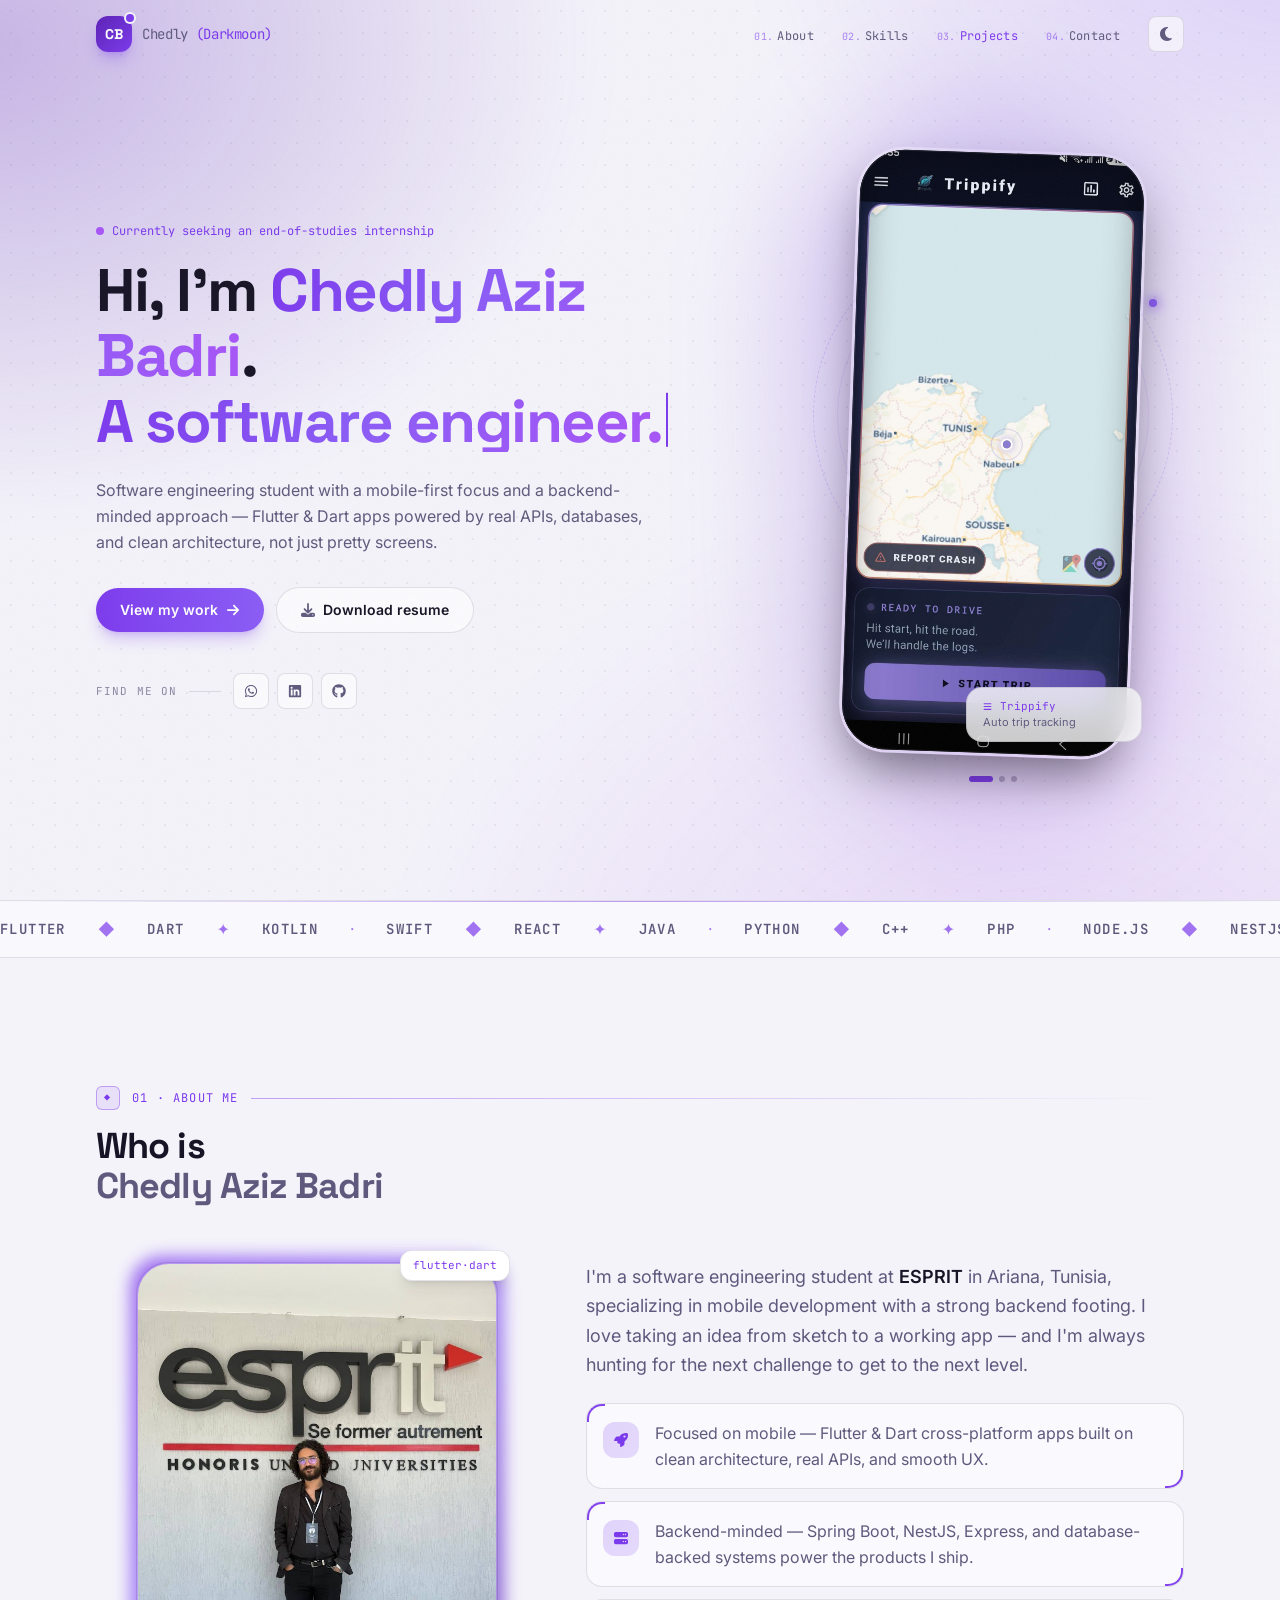
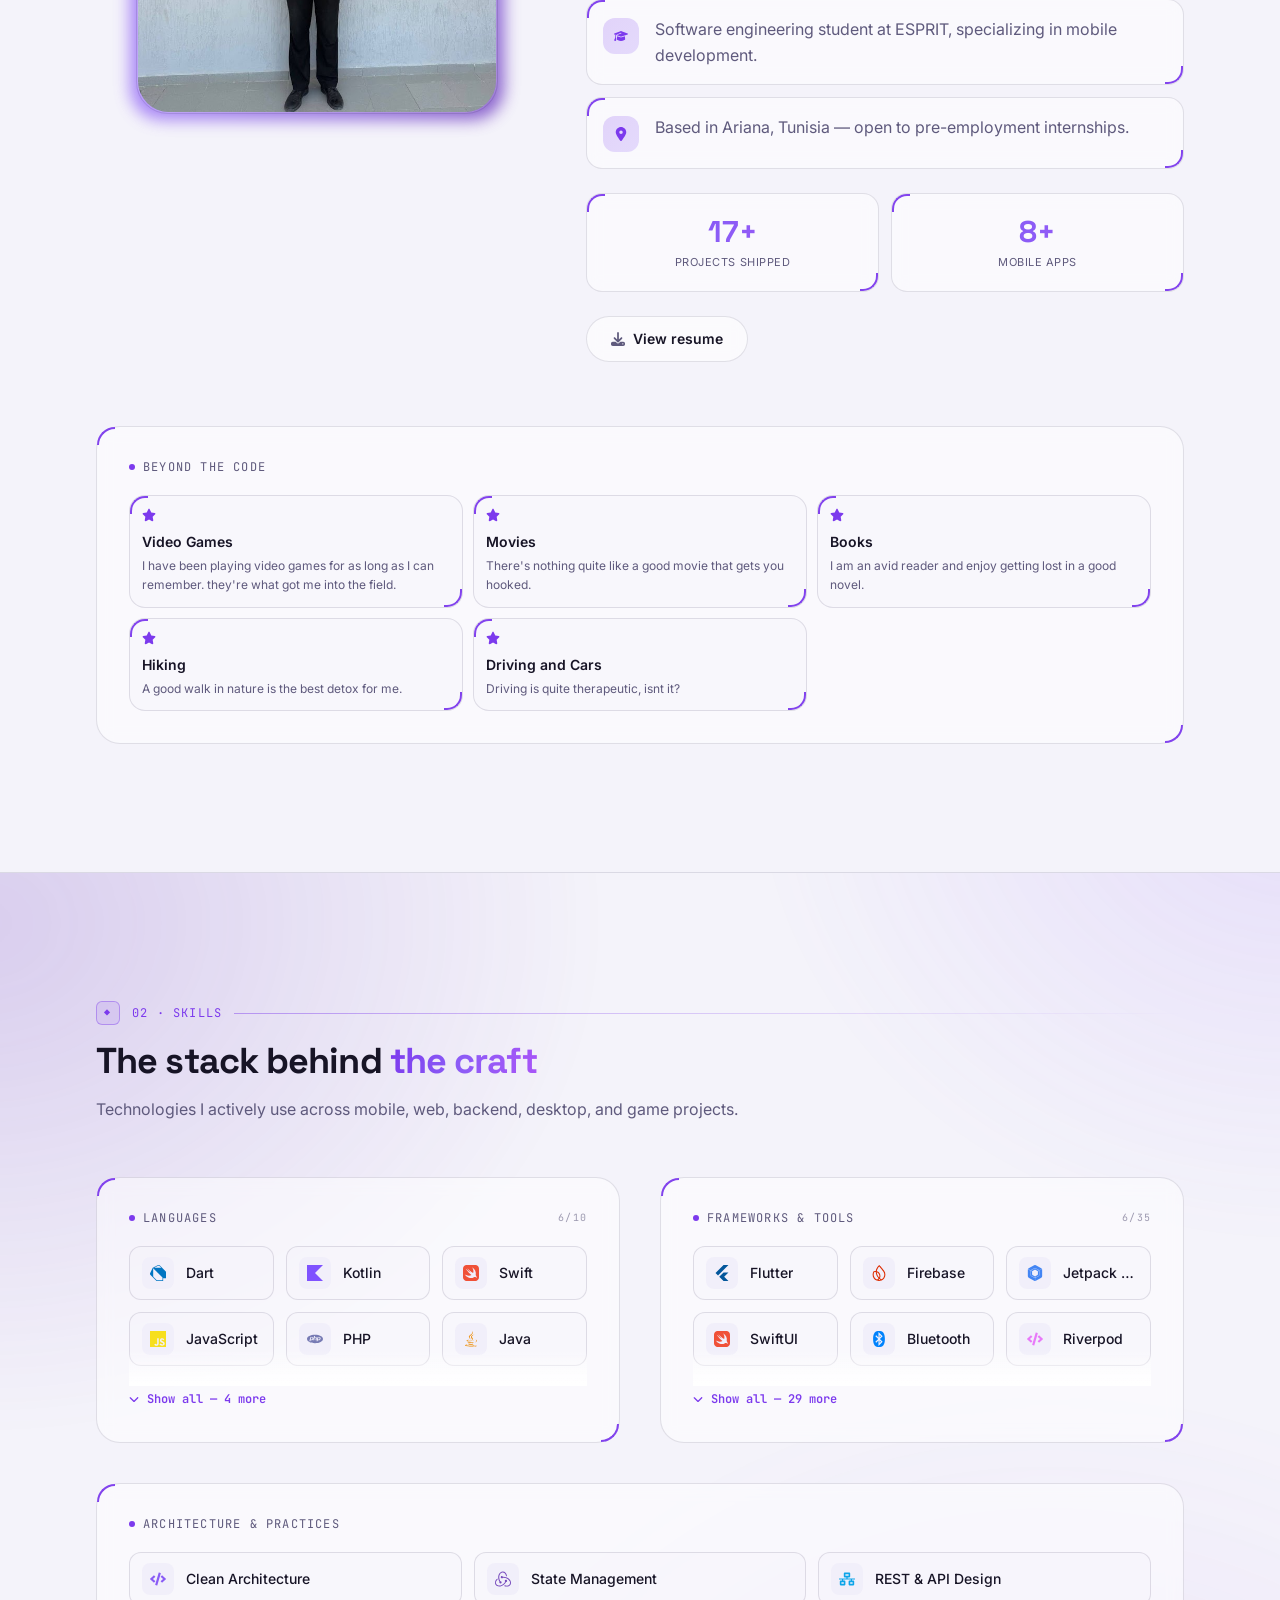
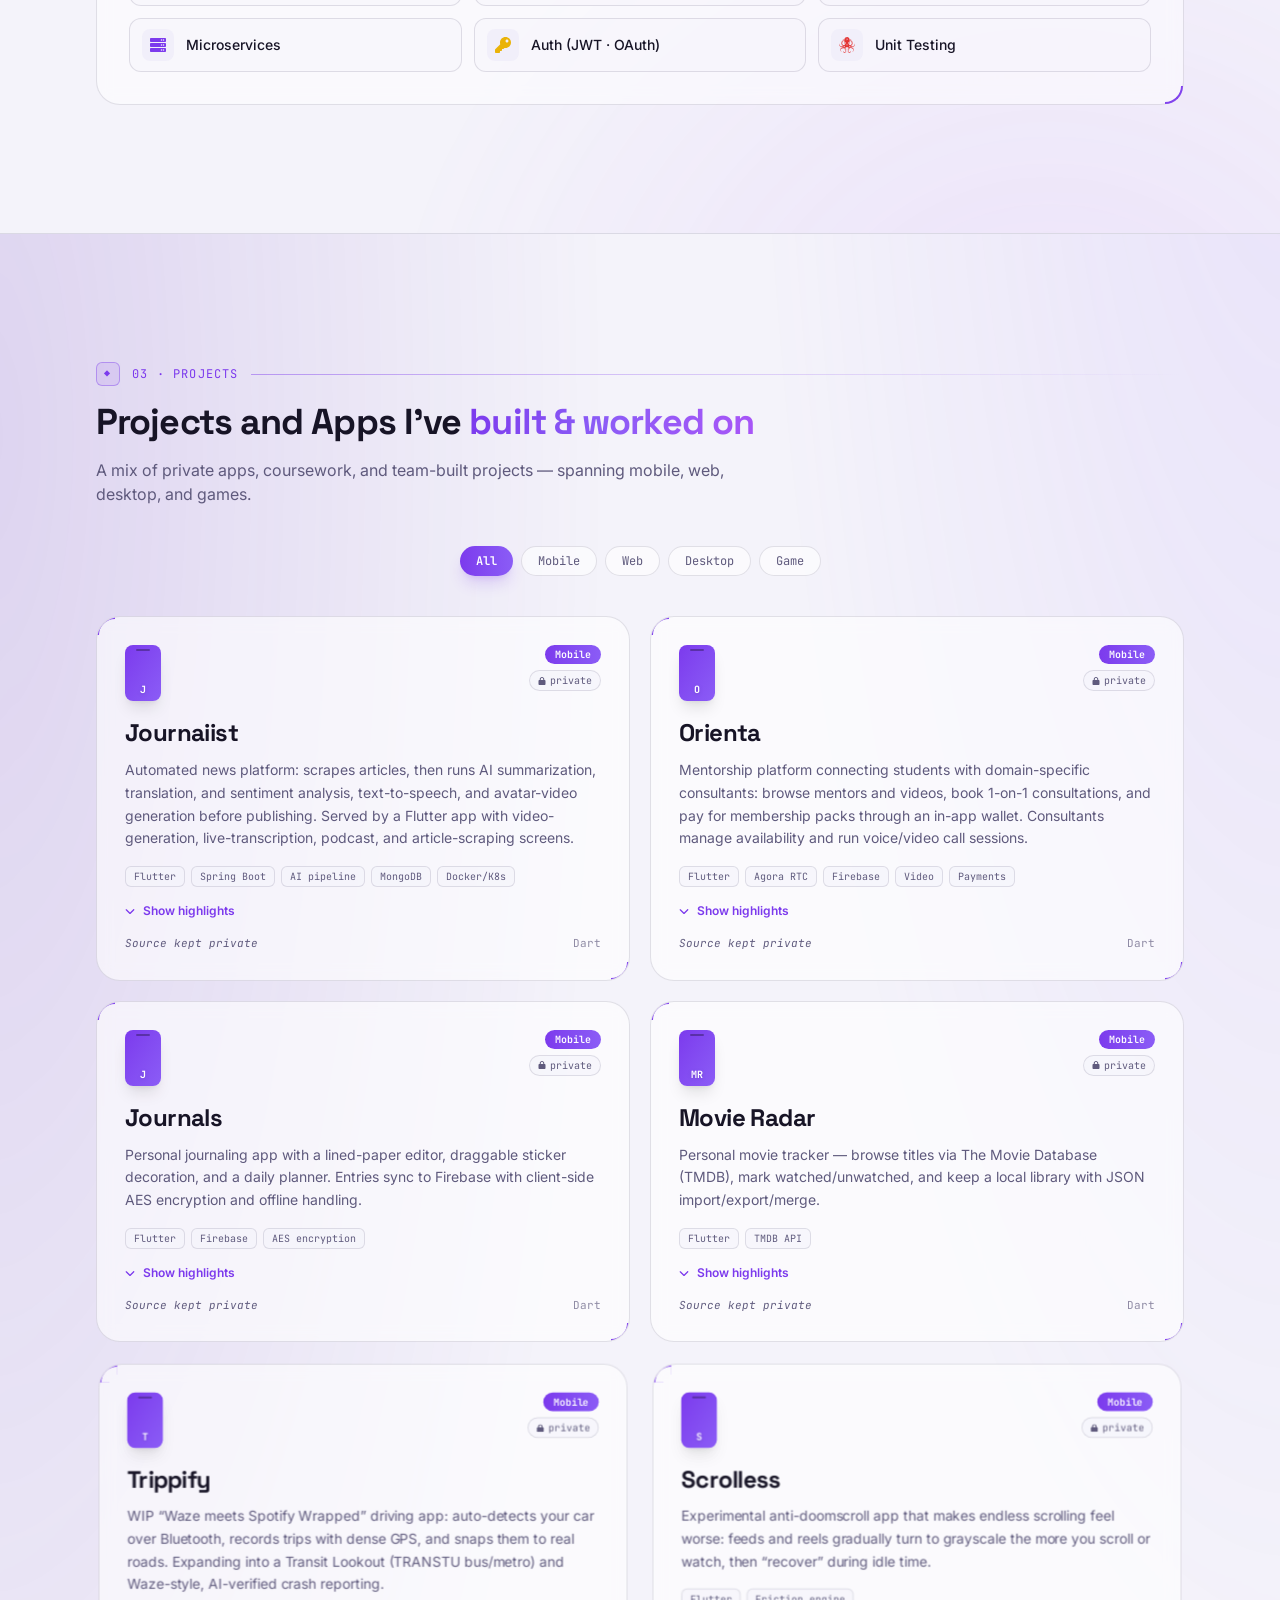
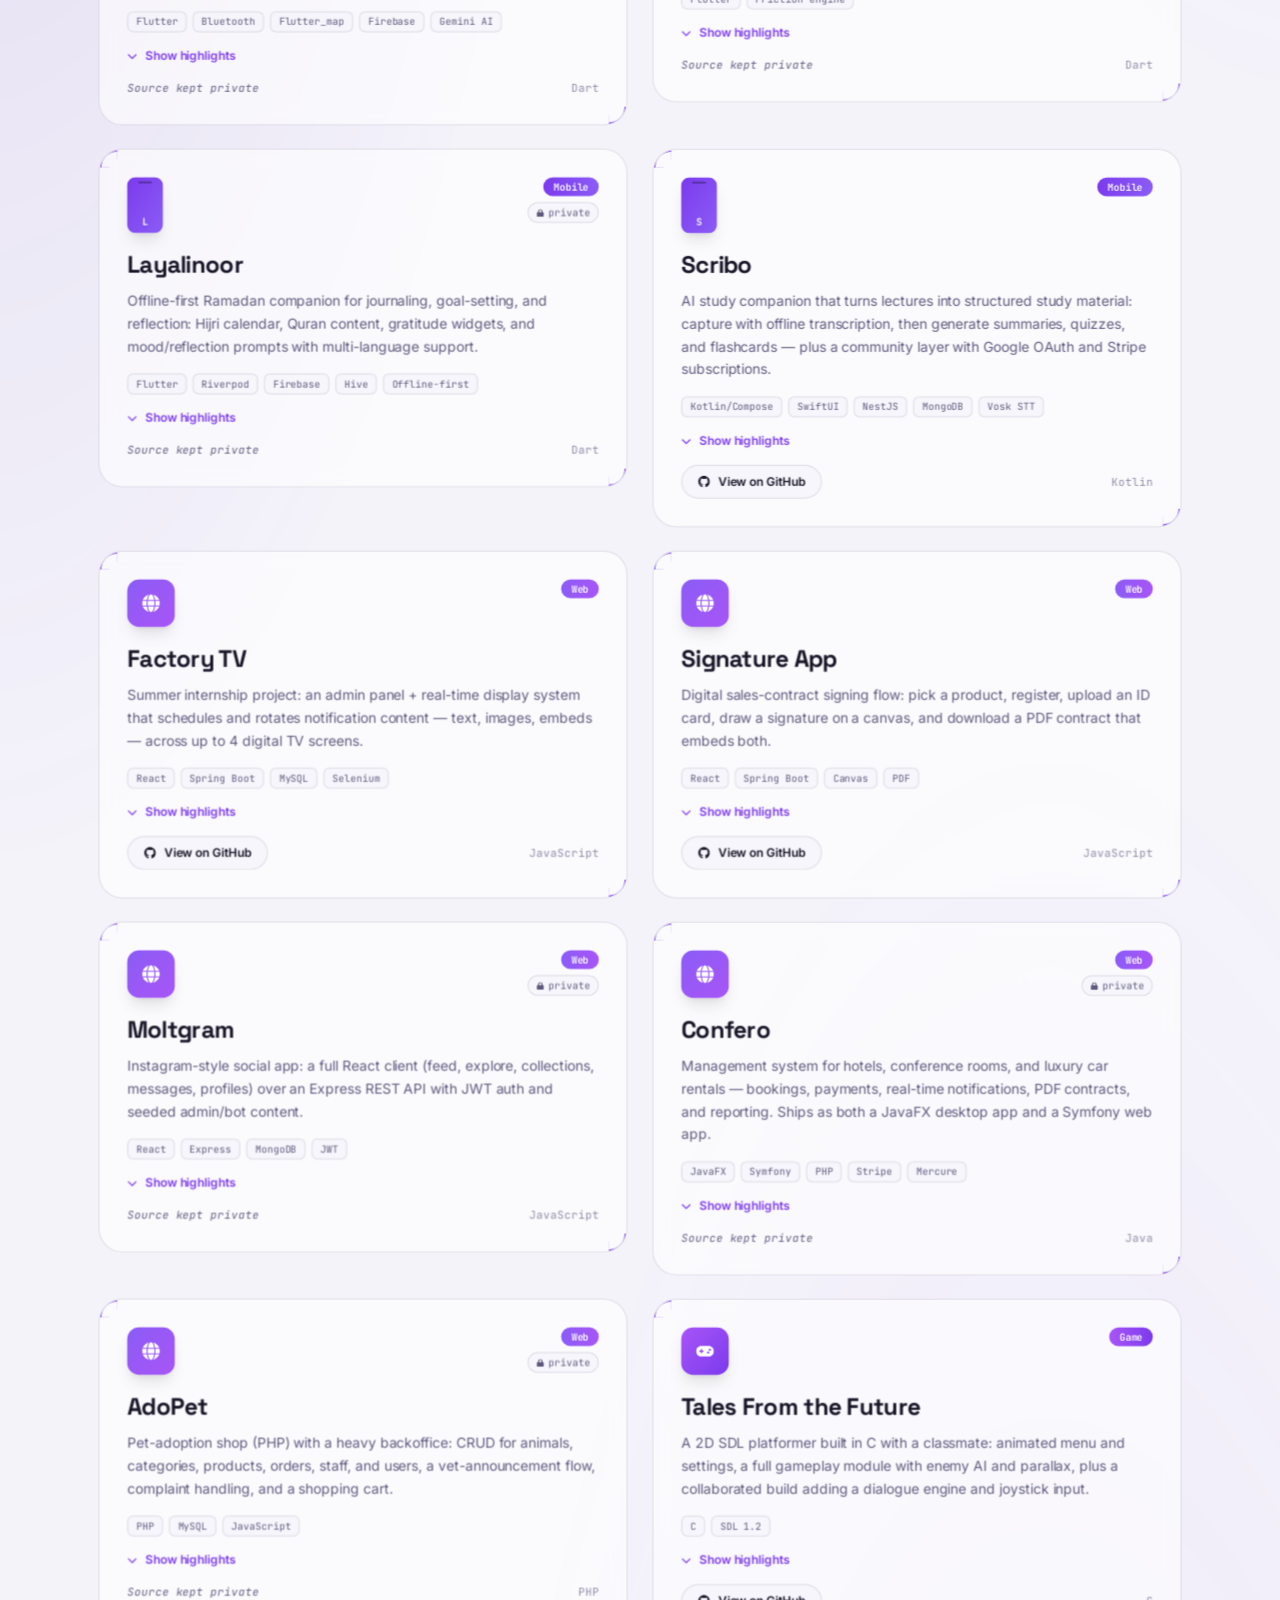
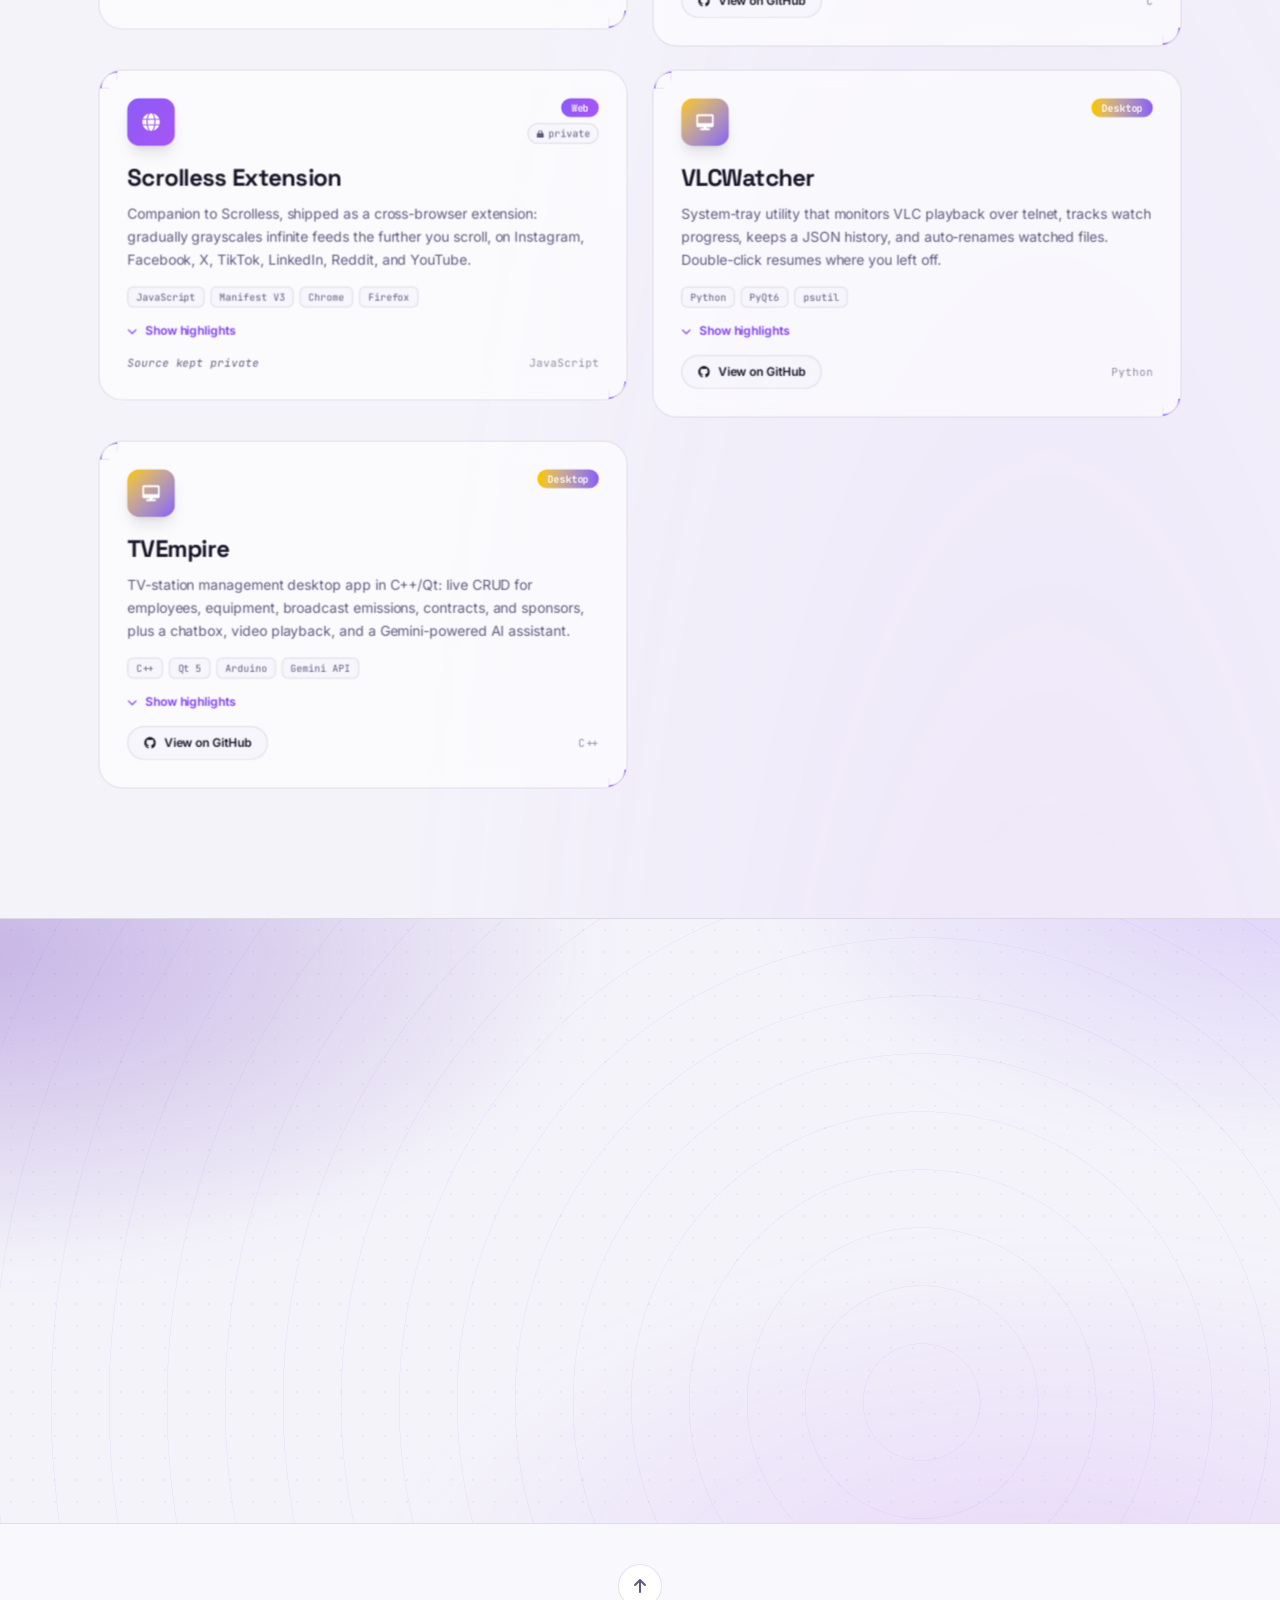
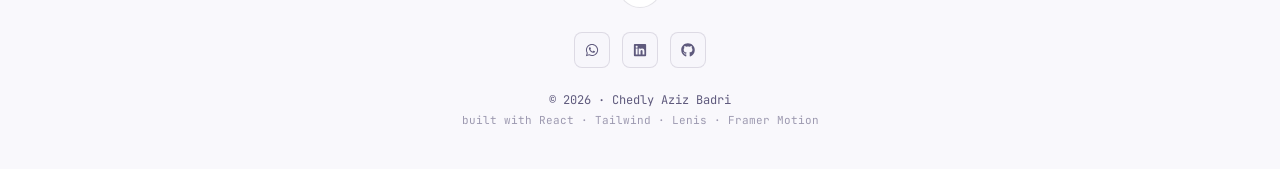
==== commit 81953c4d: "deploy: dev @ 70715f3" ====
--- a/index.html
+++ b/index.html
@@ -40,7 +40,7 @@
         document.documentElement.classList.toggle("dark", dark);
       } catch (e) {}
     </script>
-    <script type="module" crossorigin src="/assets/index-B1R2Gjik.js"></script>
+    <script type="module" crossorigin src="/assets/index-DvM3LlqR.js"></script>
     <link rel="stylesheet" crossorigin href="/assets/index-D1p6tFUN.css">
   </head>
   <body>
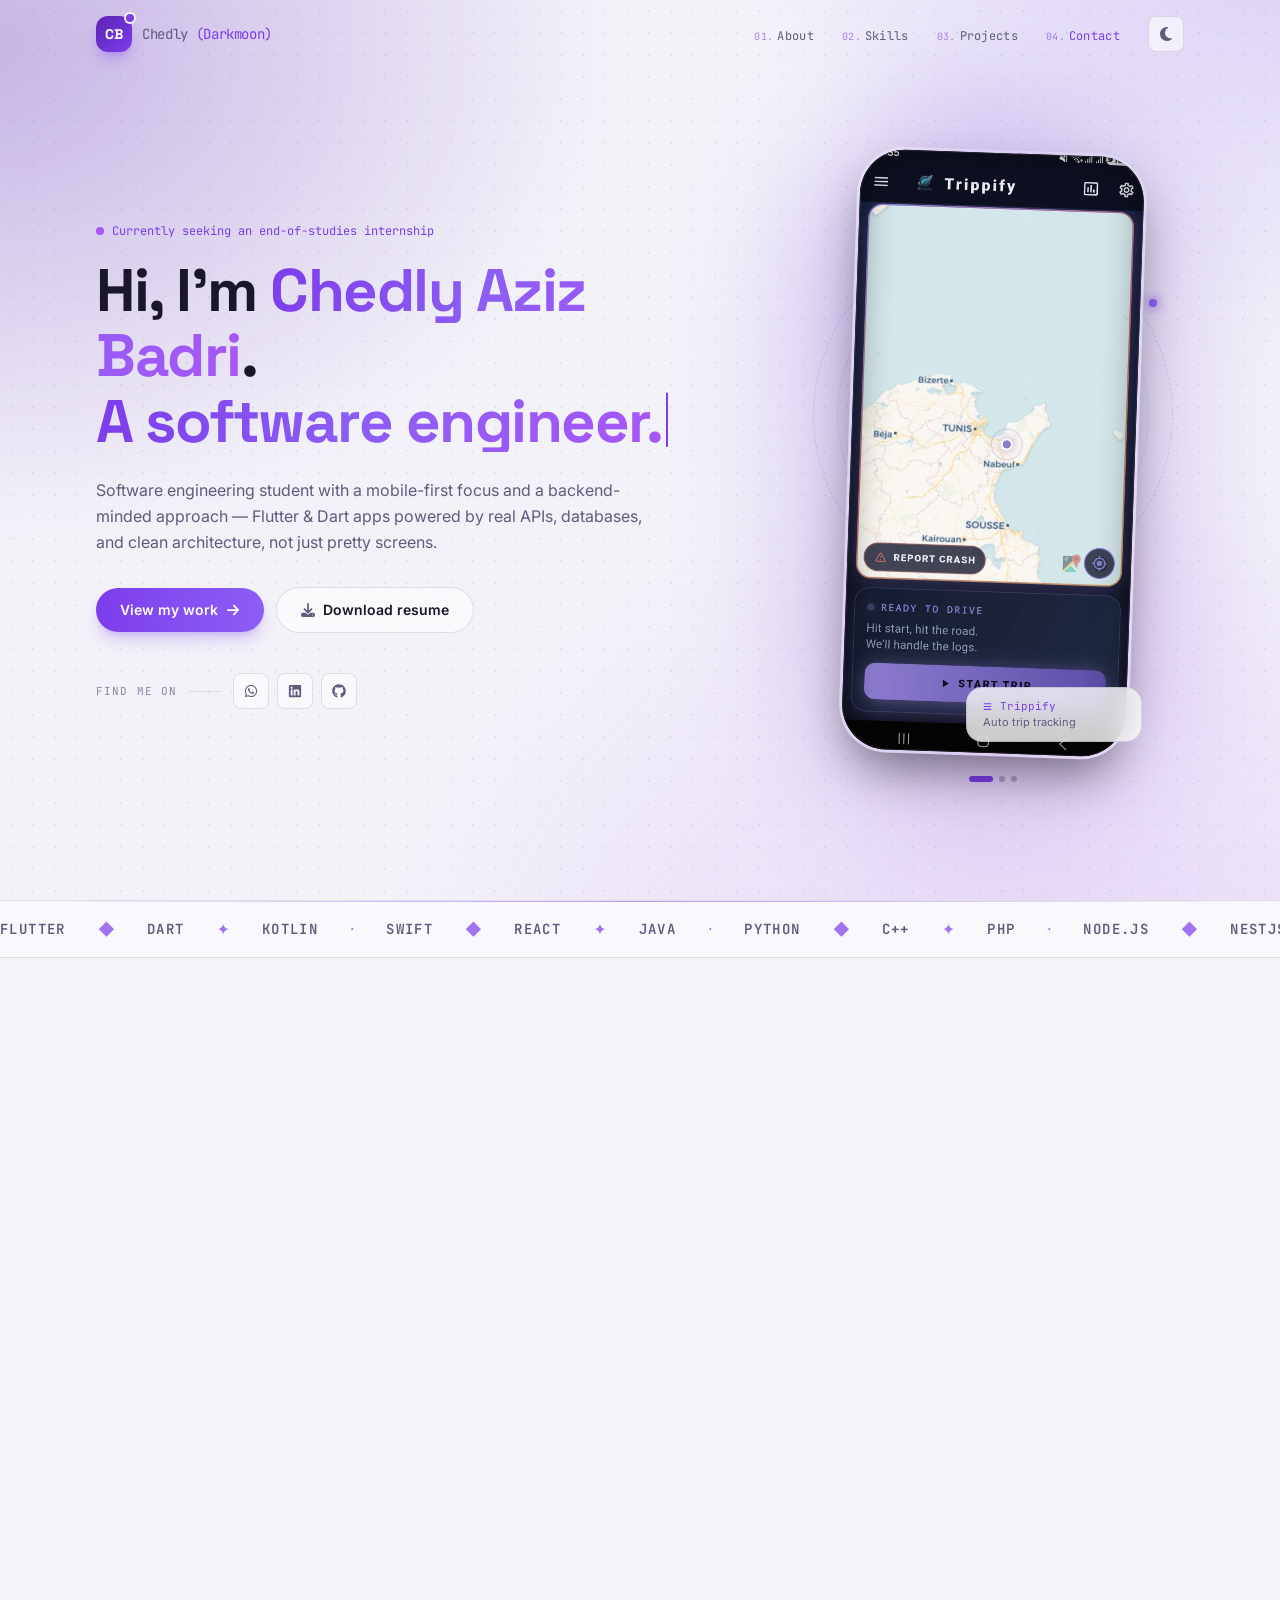
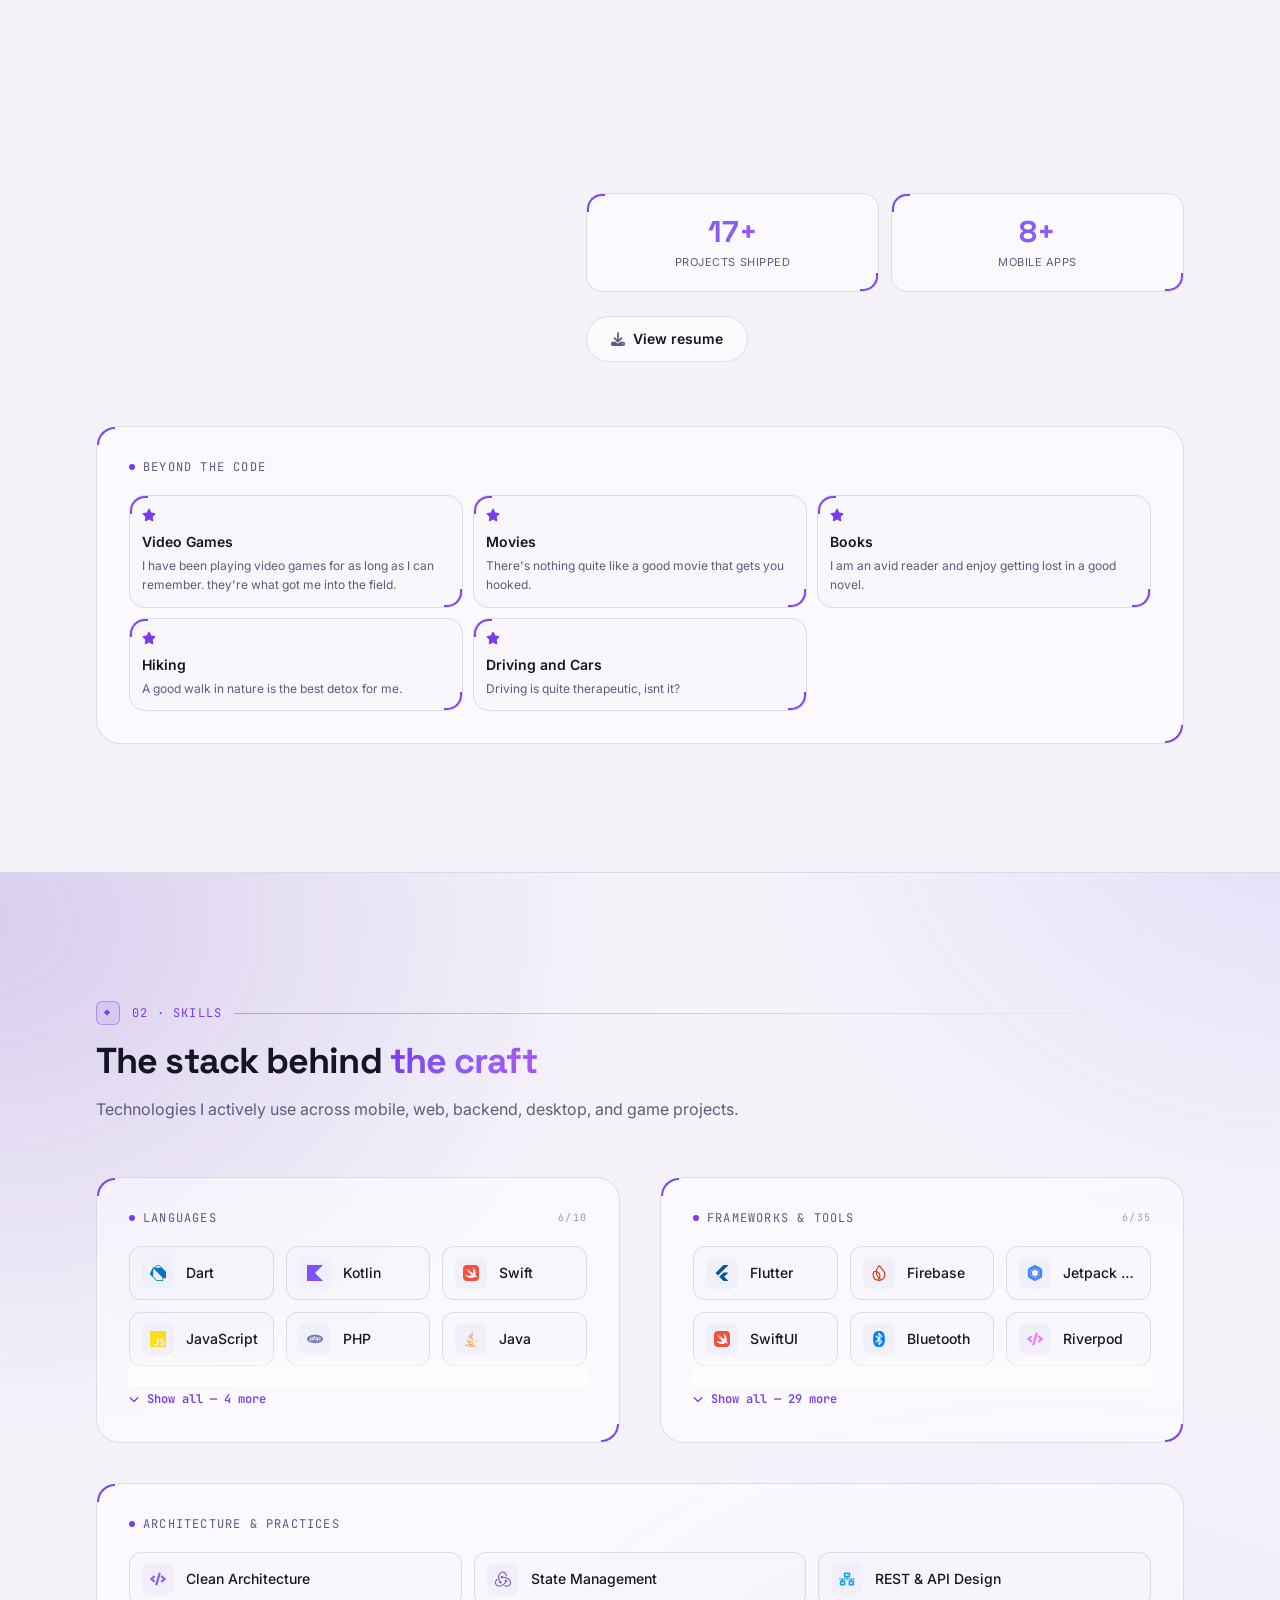
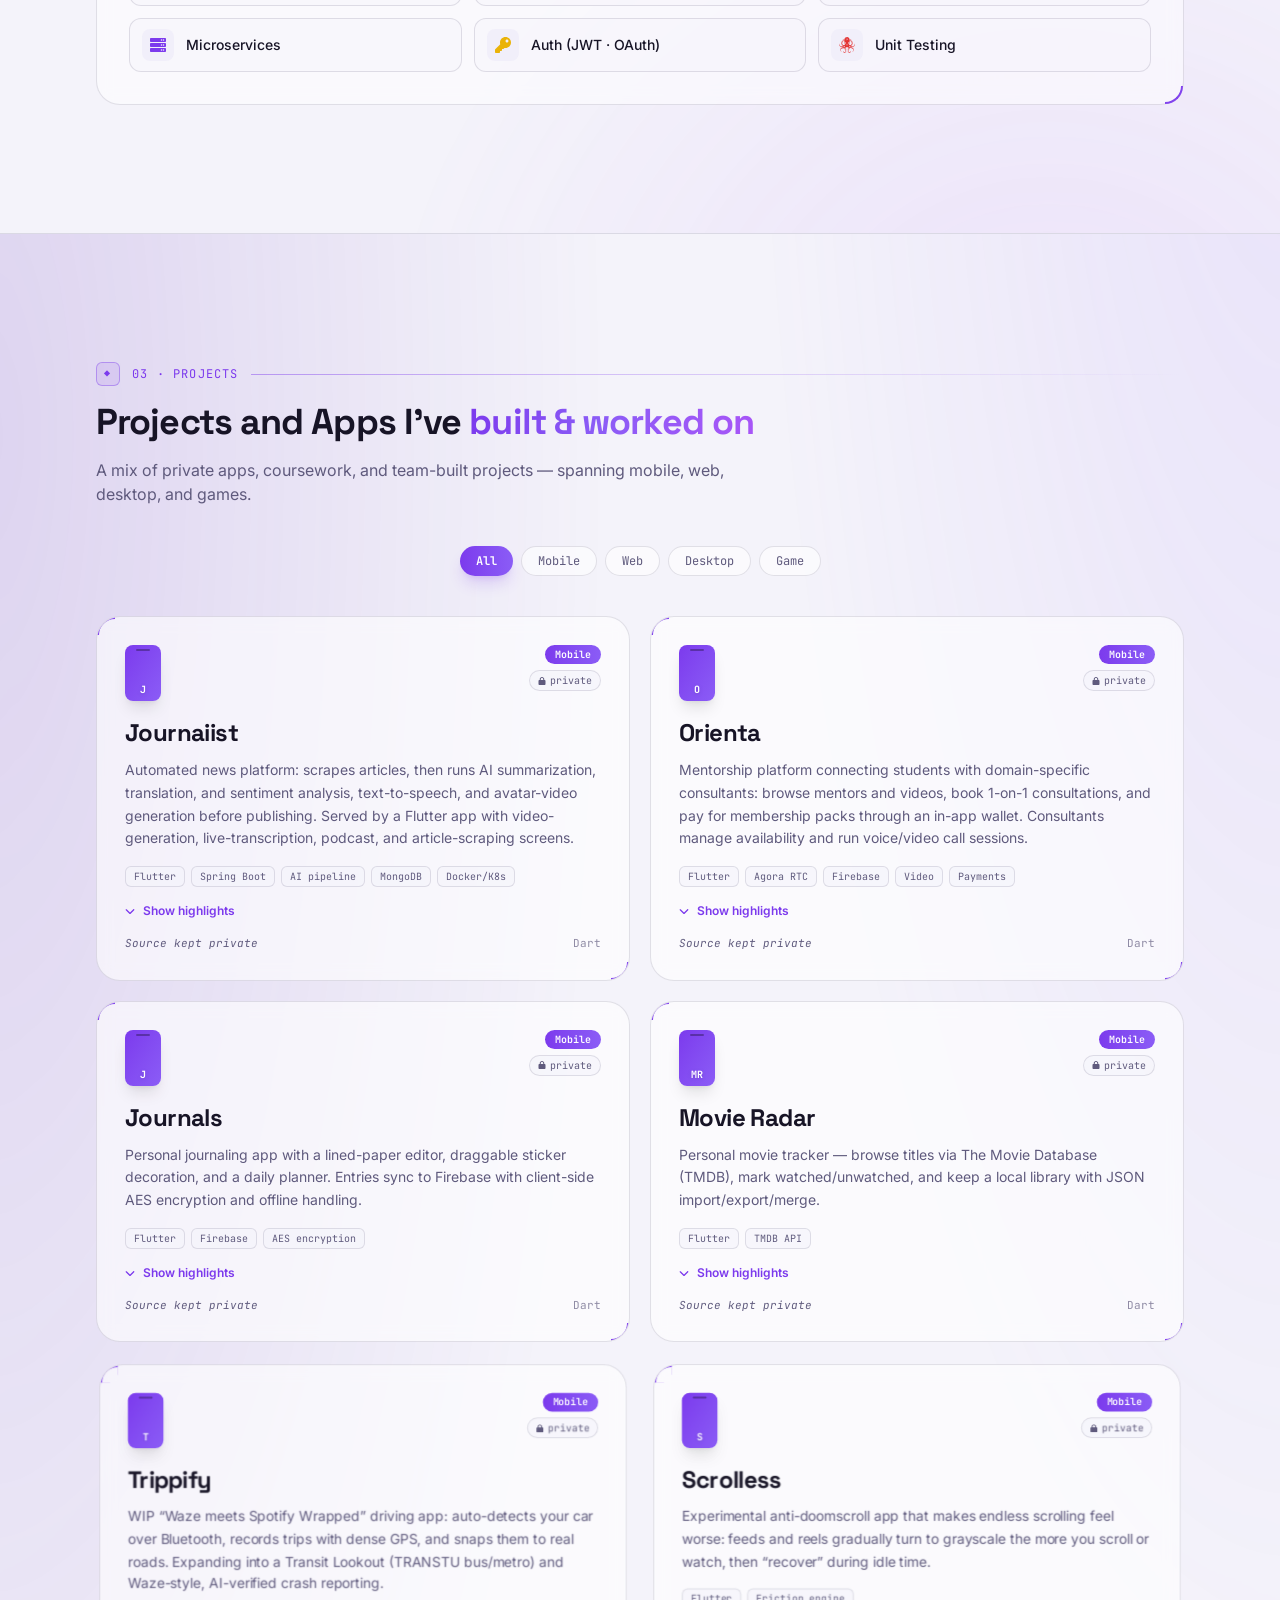
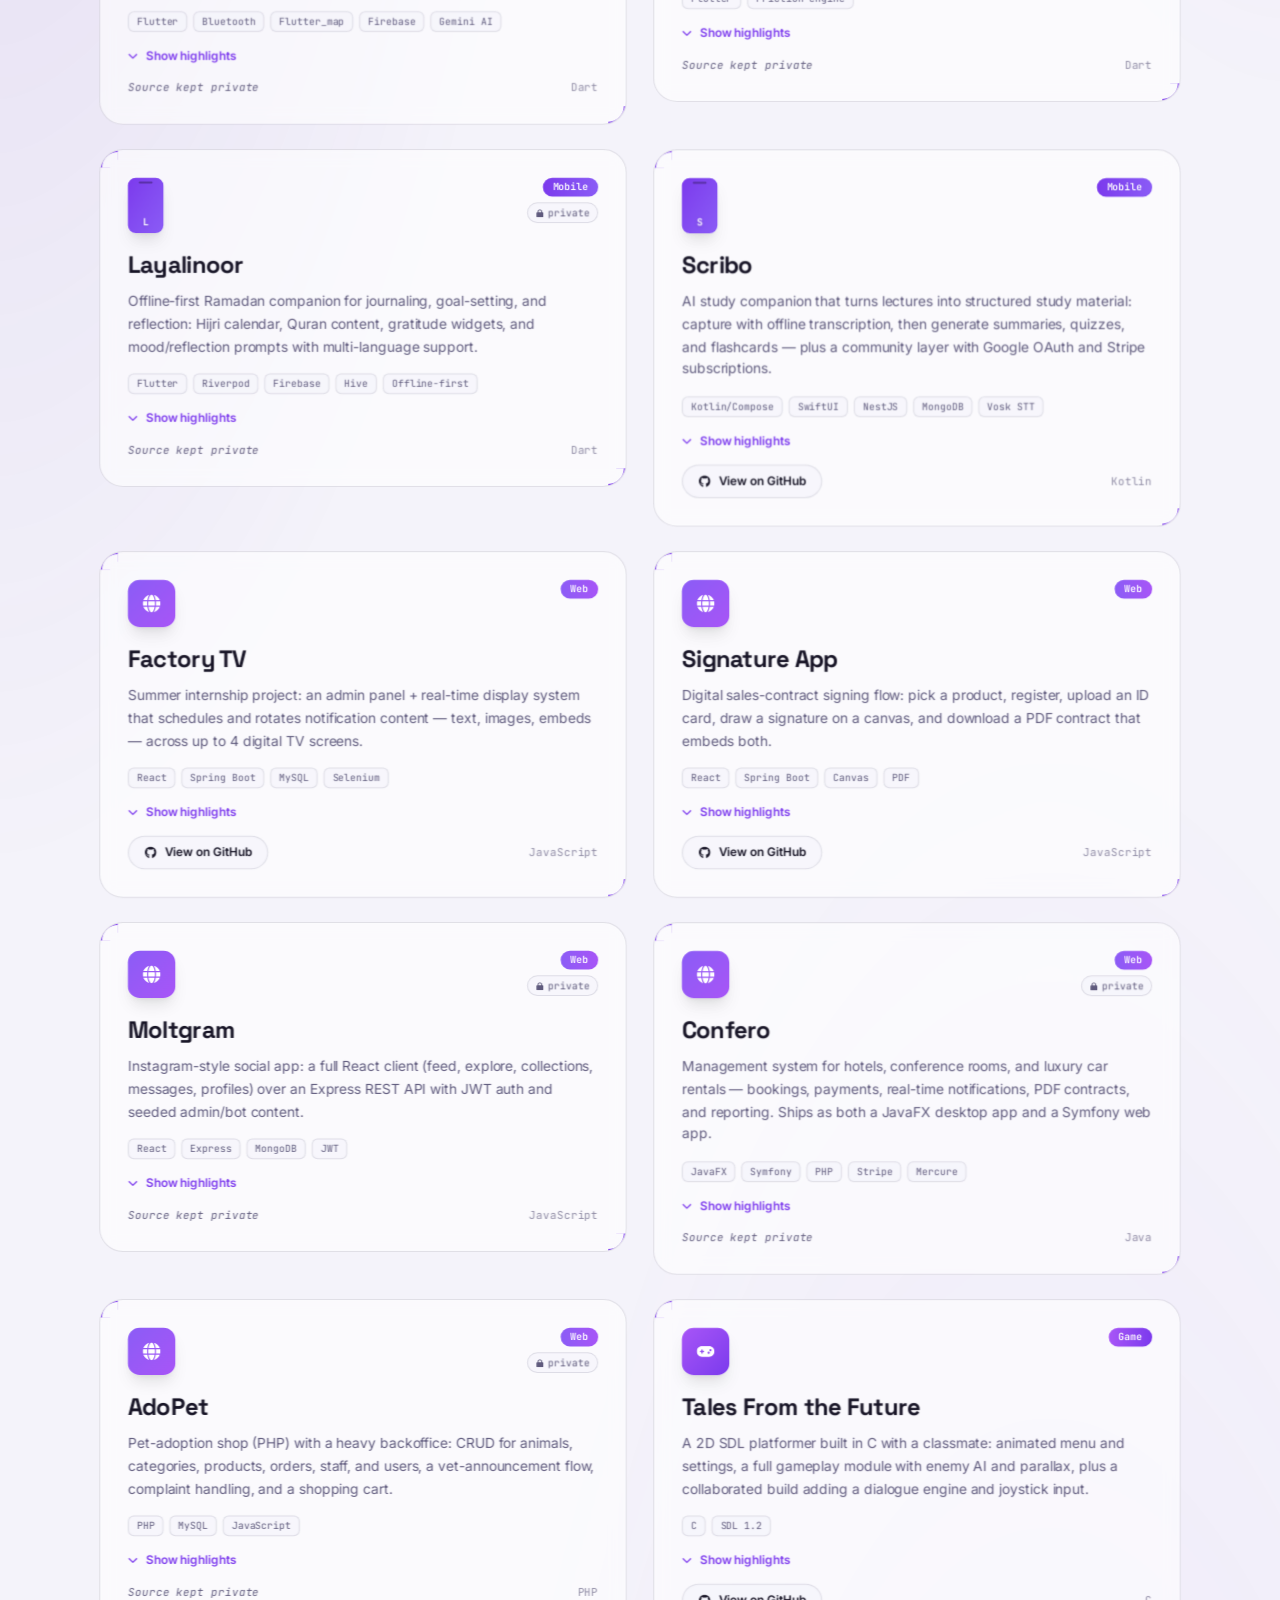
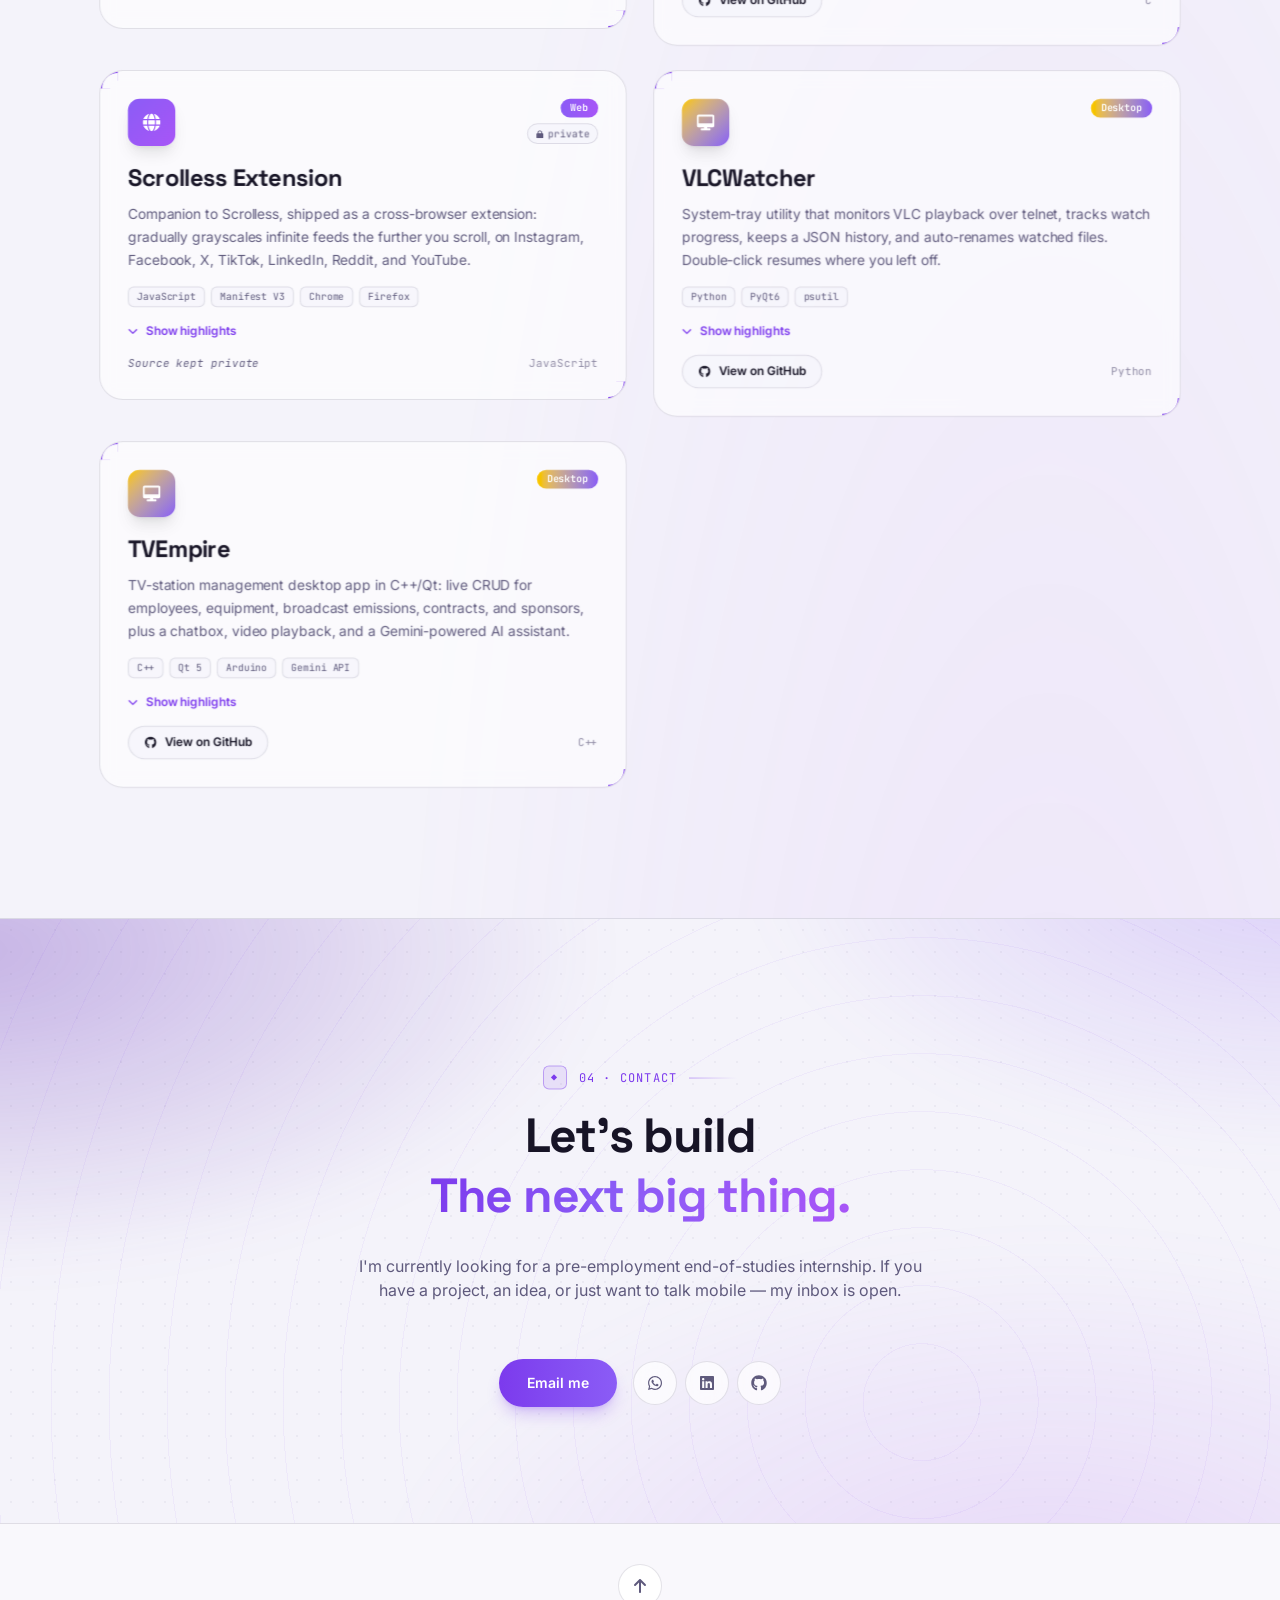
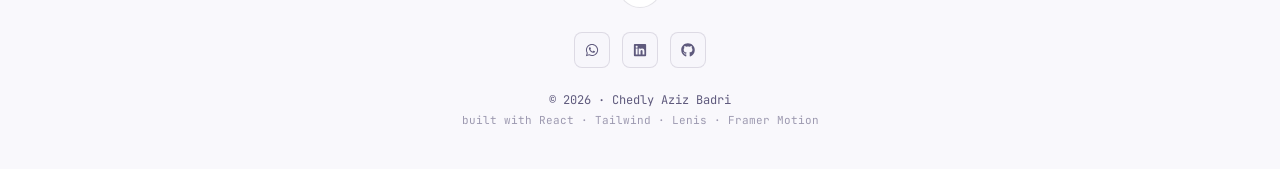
==== commit abddcb7a: "deploy: dev @ 70715f3" ====
--- a/index.html
+++ b/index.html
@@ -17,10 +17,10 @@
     <link rel="icon" type="image/jpeg" href="/moon.jpg" />
 
     <meta property="og:type" content="website" />
-    <meta property="og:title" content="Chedly Aziz Badri | Mobile Software Engineer" />
+    <meta property="og:title" content="Chedly Aziz Badri | Software Engineer" />
     <meta
       property="og:description"
-      content="Mobile software engineer specializing in Flutter & Dart. Journaiist, Movie Radar, Orienta and more."
+      content="Software engineer specializing in Flutter & Dart. Journaiist, Movie Radar, Orienta and more."
     />
     <meta property="og:url" content="https://hyperdarkmoon.github.io/" />
     <meta property="og:image" content="/moon.jpg" />
